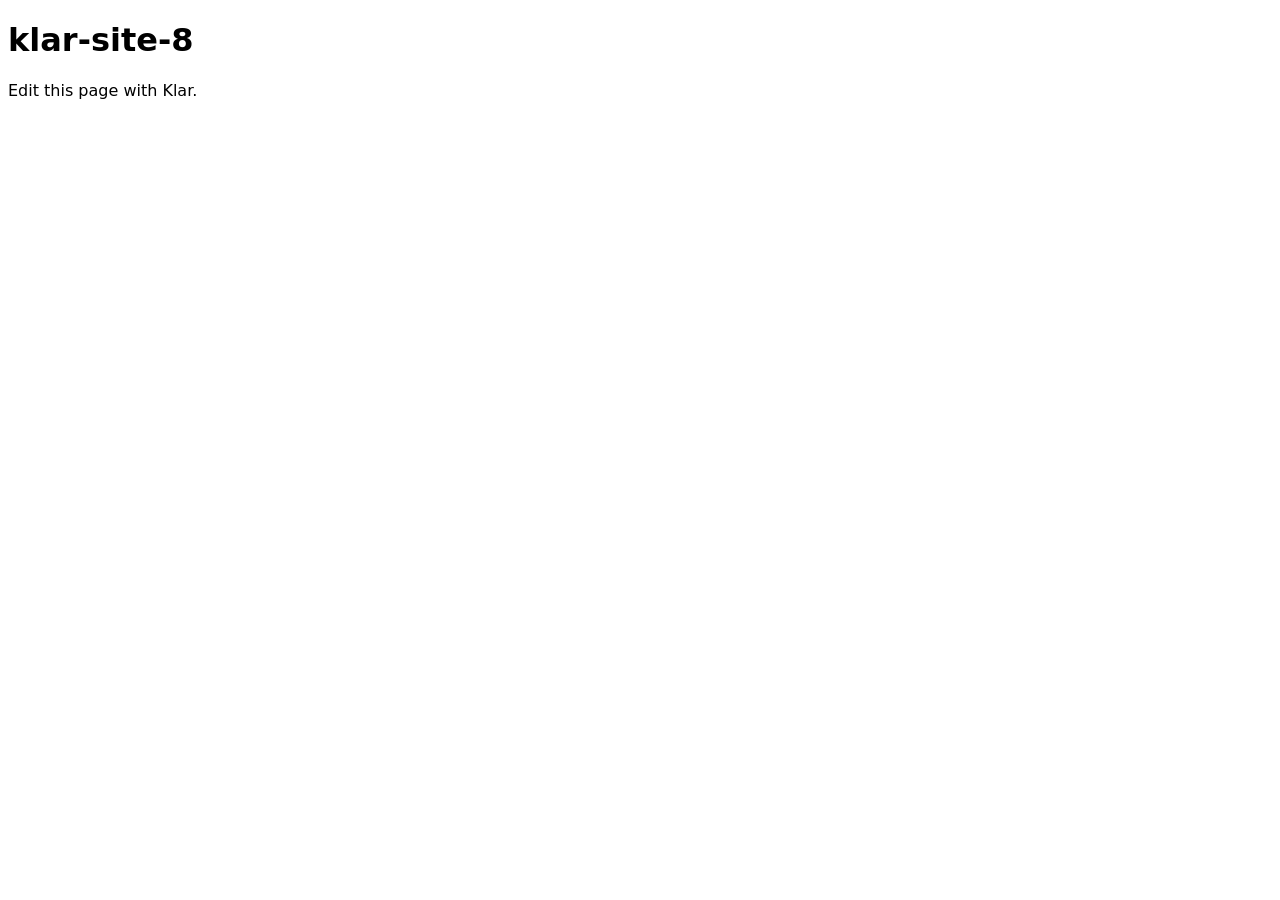
==== index.html @ f8a52bfe "Seed initial files via Klar" ====
<!DOCTYPE html>
<html lang="en">
  <head>
    <meta charset="UTF-8">
    <meta name="viewport" content="width=device-width, initial-scale=1.0">
    <title>klar-site-8</title>
    <link rel="stylesheet" href="style.css">
    <script src="script.js" defer></script>
  </head>
  <body>
    <h1>klar-site-8</h1>
    <p>Edit this page with Klar.</p>
  </body>
</html>
---- style.css ----
body {
  font-family: system-ui, sans-serif;
}
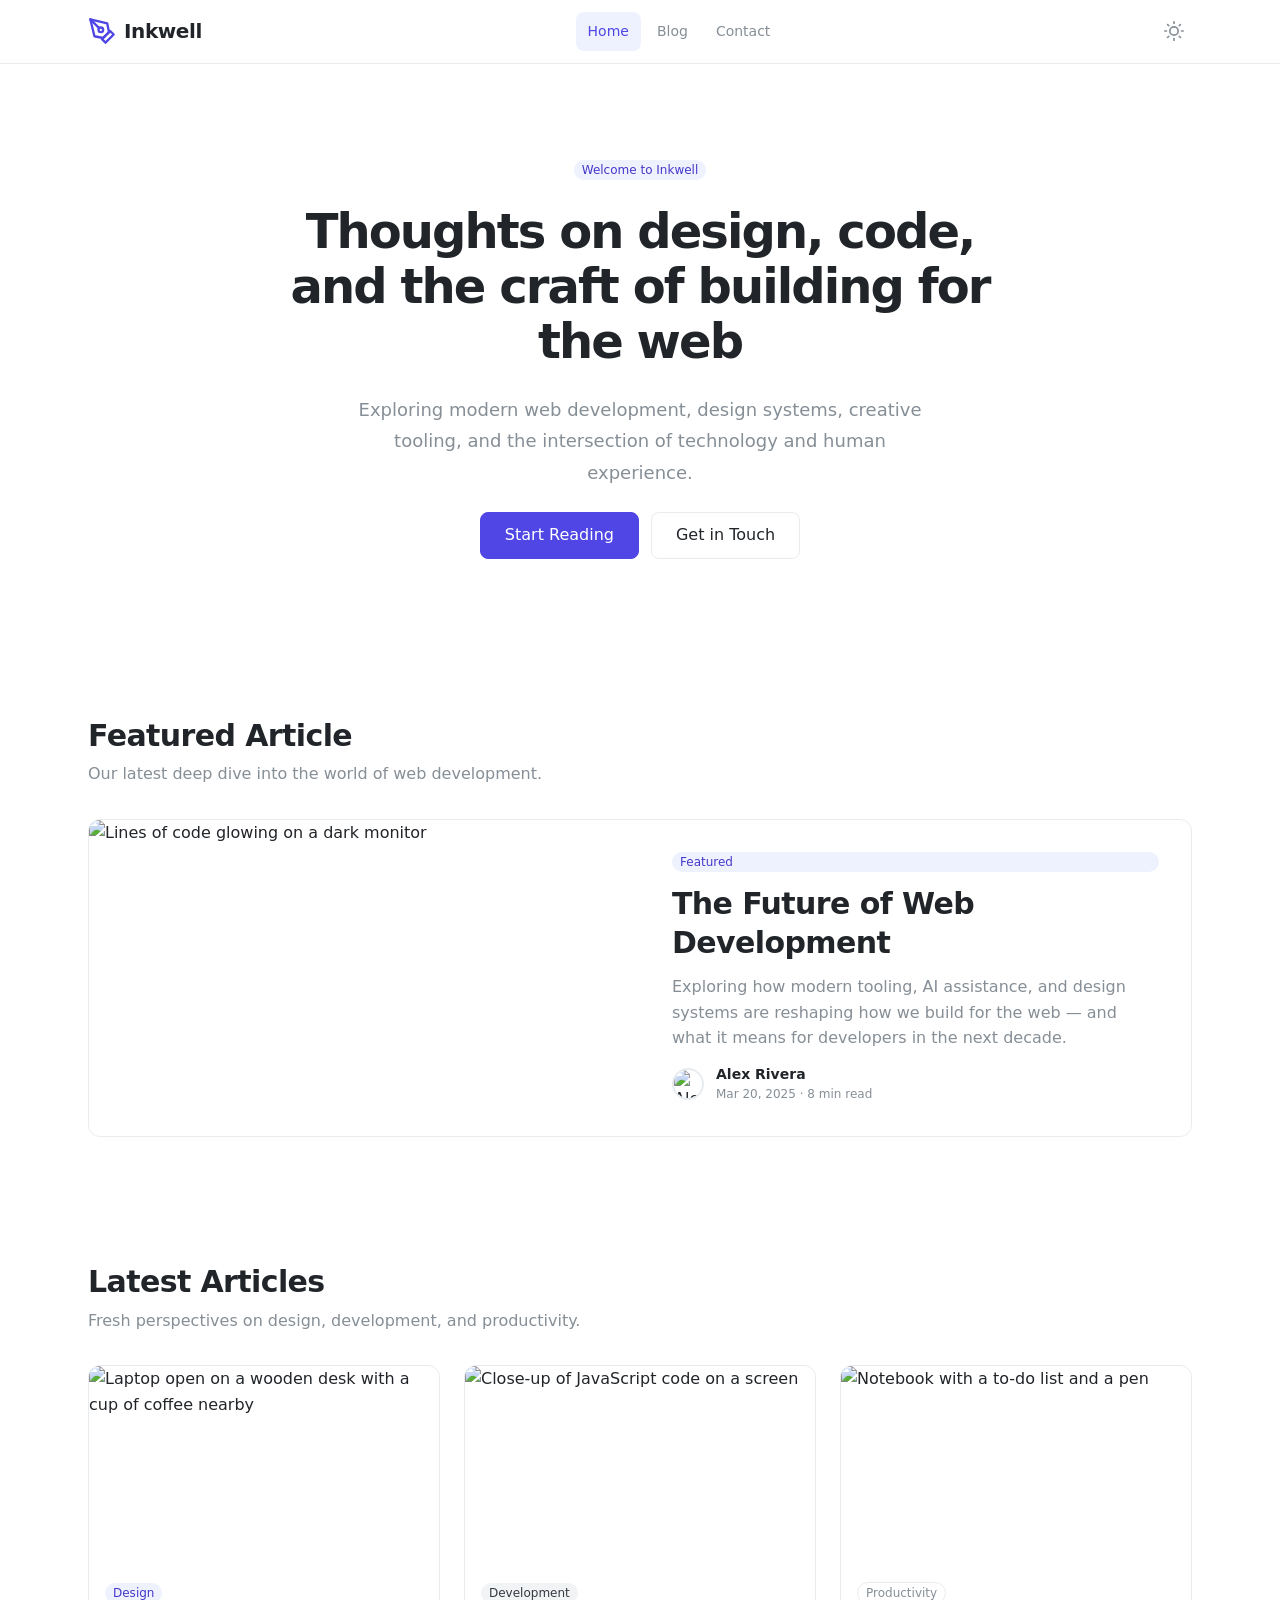
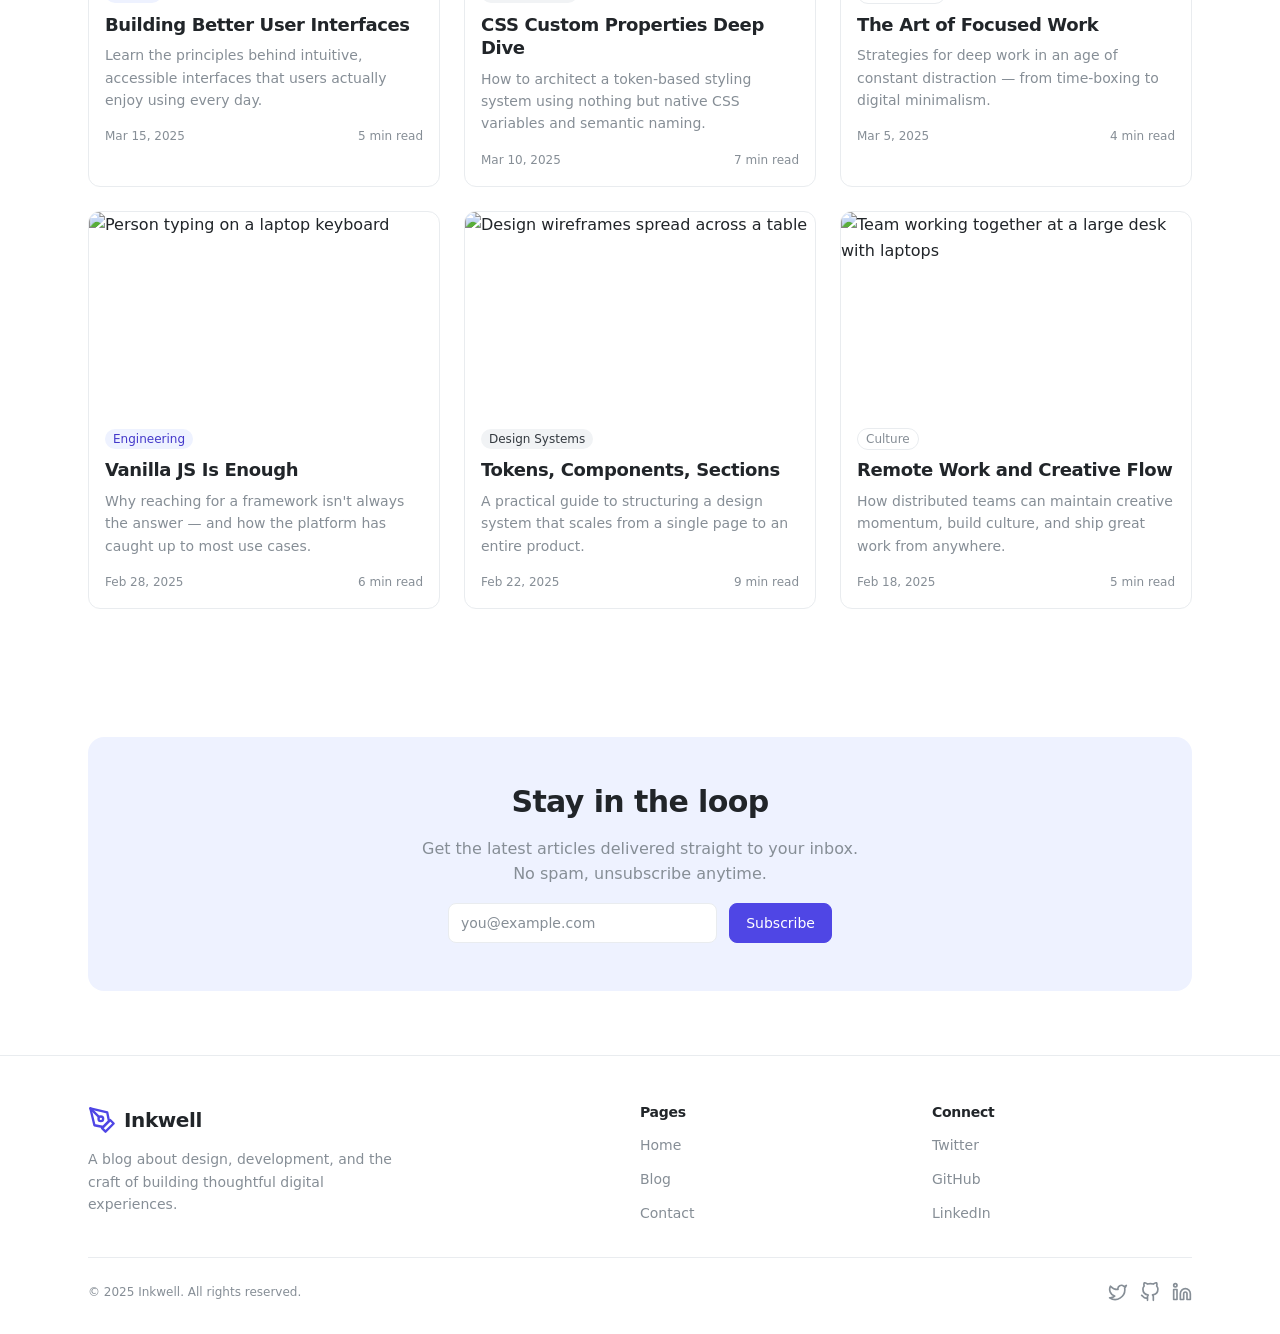
==== commit c649ae1f: "Generate site via Klar (6 files)" ====
--- a/index.html
+++ b/index.html
@@ -1,14 +1,254 @@
 <!DOCTYPE html>
 <html lang="en">
-  <head>
-    <meta charset="UTF-8">
-    <meta name="viewport" content="width=device-width, initial-scale=1.0">
-    <title>klar-site-8</title>
-    <link rel="stylesheet" href="style.css">
-    <script src="script.js" defer></script>
-  </head>
-  <body>
-    <h1>klar-site-8</h1>
-    <p>Edit this page with Klar.</p>
-  </body>
+<head>
+  <meta charset="UTF-8">
+  <meta name="viewport" content="width=device-width, initial-scale=1.0">
+  <title>Inkwell — Thoughts on Design, Code &amp; Craft</title>
+  <meta name="description" content="A modern blog exploring web development, design systems, creative tooling, and the intersection of technology and human experience.">
+  <meta name="theme-color" content="#4f46e5">
+  <link rel="stylesheet" href="/style.css">
+</head>
+<body>
+
+  <!-- ====================================================================
+       HEADER
+       ==================================================================== -->
+  <header class="site-header">
+    <div class="container">
+      <a href="index.html" class="brand">
+        <svg class="brand-icon" viewBox="0 0 24 24" fill="none" stroke="currentColor" stroke-width="2" stroke-linecap="round" stroke-linejoin="round" aria-hidden="true"><path d="M12 19l7-7 3 3-7 7-3-3z"/><path d="M18 13l-1.5-7.5L2 2l3.5 14.5L13 18l5-5z"/><path d="M2 2l7.586 7.586"/><circle cx="11" cy="11" r="2"/></svg>
+        Inkwell
+      </a>
+      <nav class="nav" aria-label="Main navigation">
+        <a href="index.html" class="nav-link active">Home</a>
+        <a href="post.html" class="nav-link">Blog</a>
+        <a href="contact.html" class="nav-link">Contact</a>
+      </nav>
+      <div class="header-actions">
+        <button class="theme-toggle" aria-label="Toggle theme" type="button">
+          <svg class="sun-icon" viewBox="0 0 24 24" fill="none" stroke="currentColor" stroke-width="2" stroke-linecap="round" stroke-linejoin="round"><circle cx="12" cy="12" r="5"/><line x1="12" y1="1" x2="12" y2="3"/><line x1="12" y1="21" x2="12" y2="23"/><line x1="4.22" y1="4.22" x2="5.64" y2="5.64"/><line x1="18.36" y1="18.36" x2="19.78" y2="19.78"/><line x1="1" y1="12" x2="3" y2="12"/><line x1="21" y1="12" x2="23" y2="12"/><line x1="4.22" y1="19.78" x2="5.64" y2="18.36"/><line x1="18.36" y1="5.64" x2="19.78" y2="4.22"/></svg>
+          <svg class="moon-icon" viewBox="0 0 24 24" fill="none" stroke="currentColor" stroke-width="2" stroke-linecap="round" stroke-linejoin="round" style="display:none"><path d="M21 12.79A9 9 0 1 1 11.21 3 7 7 0 0 0 21 12.79z"/></svg>
+        </button>
+        <button class="mobile-menu-toggle" aria-label="Open menu" aria-expanded="false" type="button">
+          <svg viewBox="0 0 24 24" fill="none" stroke="currentColor" stroke-width="2" stroke-linecap="round" stroke-linejoin="round"><line x1="3" y1="12" x2="21" y2="12"/><line x1="3" y1="6" x2="21" y2="6"/><line x1="3" y1="18" x2="21" y2="18"/></svg>
+        </button>
+      </div>
+    </div>
+    <nav class="mobile-nav" aria-label="Mobile navigation">
+      <a href="index.html" class="nav-link active">Home</a>
+      <a href="post.html" class="nav-link">Blog</a>
+      <a href="contact.html" class="nav-link">Contact</a>
+    </nav>
+  </header>
+
+  <main>
+    <!-- ==================================================================
+         HERO
+         ================================================================== -->
+    <section class="section py-16 lg:py-24">
+      <div class="container">
+        <div class="hero">
+          <div class="hero__eyebrow">
+            <span class="badge badge-primary">Welcome to Inkwell</span>
+          </div>
+          <h1 class="hero__title">Thoughts on design, code, and the craft of building for the web</h1>
+          <p class="hero__description">Exploring modern web development, design systems, creative tooling, and the intersection of technology and human experience.</p>
+          <div class="hero__actions">
+            <a href="post.html" class="btn btn-primary btn-lg">Start Reading</a>
+            <a href="contact.html" class="btn btn-outline btn-lg">Get in Touch</a>
+          </div>
+        </div>
+      </div>
+    </section>
+
+    <!-- ==================================================================
+         FEATURED POST
+         ================================================================== -->
+    <section class="section py-12 lg:py-16">
+      <div class="container">
+        <div class="section-header">
+          <h2 class="section-header__title">Featured Article</h2>
+          <p class="section-header__description">Our latest deep dive into the world of web development.</p>
+        </div>
+        <a href="post.html" class="featured-card">
+          <img class="featured-card__image" src="https://images.unsplash.com/photo-1488590528505-98d2b5aba04b?w=800&h=500&fit=crop" alt="Lines of code glowing on a dark monitor" loading="lazy">
+          <div class="featured-card__content">
+            <span class="badge badge-primary">Featured</span>
+            <h2 class="featured-card__title">The Future of Web Development</h2>
+            <p class="featured-card__excerpt">Exploring how modern tooling, AI assistance, and design systems are reshaping how we build for the web — and what it means for developers in the next decade.</p>
+            <div class="author-block">
+              <img src="https://images.unsplash.com/photo-1472099645785-5658abf4ff4e?w=80&h=80&fit=crop&crop=face" alt="Alex Rivera" class="avatar avatar-sm" loading="lazy">
+              <div class="author-block__info">
+                <span class="author-block__name">Alex Rivera</span>
+                <span class="author-block__detail">Mar 20, 2025 · 8 min read</span>
+              </div>
+            </div>
+          </div>
+        </a>
+      </div>
+    </section>
+
+    <!-- ==================================================================
+         LATEST POSTS GRID
+         ================================================================== -->
+    <section class="section py-12 lg:py-16">
+      <div class="container">
+        <div class="section-header">
+          <h2 class="section-header__title">Latest Articles</h2>
+          <p class="section-header__description">Fresh perspectives on design, development, and productivity.</p>
+        </div>
+        <div class="post-grid">
+          <!-- Card 1 -->
+          <a href="post.html" class="card card--link">
+            <img class="card__image" src="https://images.unsplash.com/photo-1499750310107-5fef28a66643?w=600&h=340&fit=crop" alt="Laptop open on a wooden desk with a cup of coffee nearby" loading="lazy">
+            <div class="card__body">
+              <div class="mb-2"><span class="badge badge-primary">Design</span></div>
+              <h3 class="card__title">Building Better User Interfaces</h3>
+              <p class="card__excerpt">Learn the principles behind intuitive, accessible interfaces that users actually enjoy using every day.</p>
+            </div>
+            <div class="card__footer">
+              <span class="card__meta">Mar 15, 2025</span>
+              <span class="card__meta">5 min read</span>
+            </div>
+          </a>
+
+          <!-- Card 2 -->
+          <a href="post.html" class="card card--link">
+            <img class="card__image" src="https://images.unsplash.com/photo-1555066931-4365d14bab8c?w=600&h=340&fit=crop" alt="Close-up of JavaScript code on a screen" loading="lazy">
+            <div class="card__body">
+              <div class="mb-2"><span class="badge badge-secondary">Development</span></div>
+              <h3 class="card__title">CSS Custom Properties Deep Dive</h3>
+              <p class="card__excerpt">How to architect a token-based styling system using nothing but native CSS variables and semantic naming.</p>
+            </div>
+            <div class="card__footer">
+              <span class="card__meta">Mar 10, 2025</span>
+              <span class="card__meta">7 min read</span>
+            </div>
+          </a>
+
+          <!-- Card 3 -->
+          <a href="post.html" class="card card--link">
+            <img class="card__image" src="https://images.unsplash.com/photo-1484480974693-6ca0a78fb36b?w=600&h=340&fit=crop" alt="Notebook with a to-do list and a pen" loading="lazy">
+            <div class="card__body">
+              <div class="mb-2"><span class="badge badge-outline">Productivity</span></div>
+              <h3 class="card__title">The Art of Focused Work</h3>
+              <p class="card__excerpt">Strategies for deep work in an age of constant distraction — from time-boxing to digital minimalism.</p>
+            </div>
+            <div class="card__footer">
+              <span class="card__meta">Mar 5, 2025</span>
+              <span class="card__meta">4 min read</span>
+            </div>
+          </a>
+
+          <!-- Card 4 -->
+          <a href="post.html" class="card card--link">
+            <img class="card__image" src="https://images.unsplash.com/photo-1517694712202-14dd9538aa97?w=600&h=340&fit=crop" alt="Person typing on a laptop keyboard" loading="lazy">
+            <div class="card__body">
+              <div class="mb-2"><span class="badge badge-primary">Engineering</span></div>
+              <h3 class="card__title">Vanilla JS Is Enough</h3>
+              <p class="card__excerpt">Why reaching for a framework isn't always the answer — and how the platform has caught up to most use cases.</p>
+            </div>
+            <div class="card__footer">
+              <span class="card__meta">Feb 28, 2025</span>
+              <span class="card__meta">6 min read</span>
+            </div>
+          </a>
+
+          <!-- Card 5 -->
+          <a href="post.html" class="card card--link">
+            <img class="card__image" src="https://images.unsplash.com/photo-1507238691740-187a5b1d37b8?w=600&h=340&fit=crop" alt="Design wireframes spread across a table" loading="lazy">
+            <div class="card__body">
+              <div class="mb-2"><span class="badge badge-secondary">Design Systems</span></div>
+              <h3 class="card__title">Tokens, Components, Sections</h3>
+              <p class="card__excerpt">A practical guide to structuring a design system that scales from a single page to an entire product.</p>
+            </div>
+            <div class="card__footer">
+              <span class="card__meta">Feb 22, 2025</span>
+              <span class="card__meta">9 min read</span>
+            </div>
+          </a>
+
+          <!-- Card 6 -->
+          <a href="post.html" class="card card--link">
+            <img class="card__image" src="https://images.unsplash.com/photo-1519389950473-47ba0277781c?w=600&h=340&fit=crop" alt="Team working together at a large desk with laptops" loading="lazy">
+            <div class="card__body">
+              <div class="mb-2"><span class="badge badge-outline">Culture</span></div>
+              <h3 class="card__title">Remote Work and Creative Flow</h3>
+              <p class="card__excerpt">How distributed teams can maintain creative momentum, build culture, and ship great work from anywhere.</p>
+            </div>
+            <div class="card__footer">
+              <span class="card__meta">Feb 18, 2025</span>
+              <span class="card__meta">5 min read</span>
+            </div>
+          </a>
+        </div>
+      </div>
+    </section>
+
+    <!-- ==================================================================
+         NEWSLETTER CTA
+         ================================================================== -->
+    <section class="section py-12 lg:py-16">
+      <div class="container">
+        <div class="cta-block">
+          <h2 class="cta-block__title">Stay in the loop</h2>
+          <p class="cta-block__description">Get the latest articles delivered straight to your inbox. No spam, unsubscribe anytime.</p>
+          <form class="cta-block__form" id="newsletter-form" action="#newsletter" method="post">
+            <input type="email" class="input" placeholder="you@example.com" aria-label="Email address" required>
+            <button type="submit" class="btn btn-primary">Subscribe</button>
+          </form>
+        </div>
+      </div>
+    </section>
+  </main>
+
+  <!-- ====================================================================
+       FOOTER
+       ==================================================================== -->
+  <footer class="site-footer">
+    <div class="container">
+      <div class="footer-top">
+        <div class="footer-brand">
+          <a href="index.html" class="brand">
+            <svg class="brand-icon" viewBox="0 0 24 24" fill="none" stroke="currentColor" stroke-width="2" stroke-linecap="round" stroke-linejoin="round" aria-hidden="true"><path d="M12 19l7-7 3 3-7 7-3-3z"/><path d="M18 13l-1.5-7.5L2 2l3.5 14.5L13 18l5-5z"/><path d="M2 2l7.586 7.586"/><circle cx="11" cy="11" r="2"/></svg>
+            Inkwell
+          </a>
+          <p class="footer-brand__description">A blog about design, development, and the craft of building thoughtful digital experiences.</p>
+        </div>
+        <div>
+          <h4 class="footer-column__title">Pages</h4>
+          <ul class="footer-column__list">
+            <li><a href="index.html" class="footer-link">Home</a></li>
+            <li><a href="post.html" class="footer-link">Blog</a></li>
+            <li><a href="contact.html" class="footer-link">Contact</a></li>
+          </ul>
+        </div>
+        <div>
+          <h4 class="footer-column__title">Connect</h4>
+          <ul class="footer-column__list">
+            <li><a href="#" class="footer-link">Twitter</a></li>
+            <li><a href="#" class="footer-link">GitHub</a></li>
+            <li><a href="#" class="footer-link">LinkedIn</a></li>
+          </ul>
+        </div>
+      </div>
+      <div class="footer-bottom">
+        <span>&copy; 2025 Inkwell. All rights reserved.</span>
+        <div class="footer-socials">
+          <a href="#" class="footer-social-link" aria-label="Twitter">
+            <svg viewBox="0 0 24 24" fill="none" stroke="currentColor" stroke-width="2" stroke-linecap="round" stroke-linejoin="round" width="20" height="20"><path d="M22 4s-.7 2.1-2 3.4c1.6 10-9.4 17.3-18 11.6 2.2.1 4.4-.6 6-2C3 15.5.5 9.6 3 5c2.2 2.6 5.6 4.1 9 4-.9-4.2 4-6.6 7-3.8 1.1 0 3-1.2 3-1.2z"/></svg>
+          </a>
+          <a href="#" class="footer-social-link" aria-label="GitHub">
+            <svg viewBox="0 0 24 24" fill="none" stroke="currentColor" stroke-width="2" stroke-linecap="round" stroke-linejoin="round" width="20" height="20"><path d="M9 19c-5 1.5-5-2.5-7-3m14 6v-3.87a3.37 3.37 0 0 0-.94-2.61c3.14-.35 6.44-1.54 6.44-7A5.44 5.44 0 0 0 20 4.77 5.07 5.07 0 0 0 19.91 1S18.73.65 16 2.48a13.38 13.38 0 0 0-7 0C6.27.65 5.09 1 5.09 1A5.07 5.07 0 0 0 5 4.77a5.44 5.44 0 0 0-1.5 3.78c0 5.42 3.3 6.61 6.44 7A3.37 3.37 0 0 0 9 18.13V22"/></svg>
+          </a>
+          <a href="#" class="footer-social-link" aria-label="LinkedIn">
+            <svg viewBox="0 0 24 24" fill="none" stroke="currentColor" stroke-width="2" stroke-linecap="round" stroke-linejoin="round" width="20" height="20"><path d="M16 8a6 6 0 0 1 6 6v7h-4v-7a2 2 0 0 0-2-2 2 2 0 0 0-2 2v7h-4v-7a6 6 0 0 1 6-6z"/><rect x="2" y="9" width="4" height="12"/><circle cx="4" cy="4" r="2"/></svg>
+          </a>
+        </div>
+      </div>
+    </div>
+  </footer>
+
+  <script src="script.js"></script>
+</body>
 </html>
--- a/style.css
+++ b/style.css
@@ -1,3 +1,1856 @@
+/* ==========================================================================
+   DESIGN TOKENS
+   ========================================================================== */
+
+:root {
+  /* --- Raw palette --- */
+  --color-white: #ffffff;
+  --color-black: #0a0a0b;
+  --color-gray-50: #f8f9fa;
+  --color-gray-100: #f1f3f5;
+  --color-gray-200: #e9ecef;
+  --color-gray-300: #dee2e6;
+  --color-gray-400: #ced4da;
+  --color-gray-500: #adb5bd;
+  --color-gray-600: #868e96;
+  --color-gray-700: #495057;
+  --color-gray-800: #343a40;
+  --color-gray-900: #212529;
+  --color-gray-950: #16181b;
+
+  --color-indigo-50: #eef2ff;
+  --color-indigo-100: #e0e7ff;
+  --color-indigo-200: #c7d2fe;
+  --color-indigo-400: #818cf8;
+  --color-indigo-500: #6366f1;
+  --color-indigo-600: #4f46e5;
+  --color-indigo-700: #4338ca;
+
+  --color-red-500: #ef4444;
+  --color-red-600: #dc2626;
+
+  --color-green-500: #22c55e;
+  --color-green-600: #16a34a;
+
+  /* --- Semantic tokens (light) --- */
+  --background: var(--color-white);
+  --foreground: var(--color-gray-900);
+  --primary: var(--color-indigo-600);
+  --primary-foreground: var(--color-white);
+  --secondary: var(--color-gray-100);
+  --secondary-foreground: var(--color-gray-800);
+  --muted: var(--color-gray-100);
+  --muted-foreground: var(--color-gray-600);
+  --accent: var(--color-indigo-50);
+  --accent-foreground: var(--color-indigo-700);
+  --destructive: var(--color-red-600);
+  --destructive-foreground: var(--color-white);
+  --success: var(--color-green-600);
+  --border: var(--color-gray-200);
+  --input: var(--color-gray-200);
+  --ring: var(--color-indigo-500);
+  --card: var(--color-white);
+  --card-foreground: var(--color-gray-900);
+
+  /* --- Typography --- */
+  --font-sans: 'Inter', ui-sans-serif, system-ui, -apple-system, BlinkMacSystemFont, 'Segoe UI', Roboto, 'Helvetica Neue', Arial, sans-serif;
+  --font-serif: 'Georgia', 'Times New Roman', serif;
+  --font-mono: 'JetBrains Mono', ui-monospace, 'Cascadia Code', 'Fira Code', monospace;
+
+  --text-xs: 0.75rem;
+  --text-sm: 0.875rem;
+  --text-base: 1rem;
+  --text-lg: 1.125rem;
+  --text-xl: 1.25rem;
+  --text-2xl: 1.5rem;
+  --text-3xl: 1.875rem;
+  --text-4xl: 2.25rem;
+  --text-5xl: 3rem;
+
+  --font-weight-normal: 400;
+  --font-weight-medium: 500;
+  --font-weight-semibold: 600;
+  --font-weight-bold: 700;
+
+  --leading-tight: 1.15;
+  --leading-snug: 1.3;
+  --leading-normal: 1.6;
+  --leading-relaxed: 1.75;
+
+  --tracking-tighter: -0.04em;
+  --tracking-tight: -0.02em;
+  --tracking-normal: 0em;
+  --tracking-wide: 0.025em;
+  --tracking-wider: 0.05em;
+
+  /* --- Spacing (small, opinionated scale) --- */
+  --space-1: 0.25rem;
+  --space-2: 0.5rem;
+  --space-3: 0.75rem;
+  --space-4: 1rem;
+  --space-6: 1.5rem;
+  --space-8: 2rem;
+  --space-10: 2.5rem;
+  --space-12: 3rem;
+  --space-16: 4rem;
+  --space-20: 5rem;
+  --space-24: 6rem;
+
+  /* --- Layout --- */
+  --content-width: 72rem;
+  --content-narrow: 48rem;
+  --content-wide: 90rem;
+  --header-height: 4rem;
+
+  /* --- Radii --- */
+  --radius-sm: 0.25rem;
+  --radius-md: 0.5rem;
+  --radius-lg: 0.75rem;
+  --radius-xl: 1rem;
+  --radius-full: 9999px;
+
+  /* --- Shadows --- */
+  --shadow-sm: 0 1px 2px rgba(0, 0, 0, 0.05);
+  --shadow-md: 0 4px 6px -1px rgba(0, 0, 0, 0.07), 0 2px 4px -2px rgba(0, 0, 0, 0.05);
+  --shadow-lg: 0 10px 15px -3px rgba(0, 0, 0, 0.08), 0 4px 6px -4px rgba(0, 0, 0, 0.04);
+  --shadow-xl: 0 20px 25px -5px rgba(0, 0, 0, 0.1), 0 8px 10px -6px rgba(0, 0, 0, 0.06);
+
+  /* --- Motion --- */
+  --transition-fast: 150ms ease;
+  --transition-base: 200ms ease;
+  --transition-slow: 300ms ease;
+}
+
+/* ==========================================================================
+   DARK THEME
+   ========================================================================== */
+
+.dark {
+  --background: var(--color-gray-950);
+  --foreground: var(--color-gray-100);
+  --primary: var(--color-indigo-400);
+  --primary-foreground: var(--color-gray-950);
+  --secondary: var(--color-gray-800);
+  --secondary-foreground: var(--color-gray-200);
+  --muted: var(--color-gray-800);
+  --muted-foreground: var(--color-gray-400);
+  --accent: rgba(99, 102, 241, 0.15);
+  --accent-foreground: var(--color-indigo-200);
+  --destructive: var(--color-red-500);
+  --destructive-foreground: var(--color-white);
+  --success: var(--color-green-500);
+  --border: var(--color-gray-700);
+  --input: var(--color-gray-700);
+  --ring: var(--color-indigo-400);
+  --card: var(--color-gray-900);
+  --card-foreground: var(--color-gray-100);
+
+  --shadow-sm: 0 1px 2px rgba(0, 0, 0, 0.3);
+  --shadow-md: 0 4px 6px -1px rgba(0, 0, 0, 0.35), 0 2px 4px -2px rgba(0, 0, 0, 0.25);
+  --shadow-lg: 0 10px 15px -3px rgba(0, 0, 0, 0.4), 0 4px 6px -4px rgba(0, 0, 0, 0.3);
+  --shadow-xl: 0 20px 25px -5px rgba(0, 0, 0, 0.5), 0 8px 10px -6px rgba(0, 0, 0, 0.4);
+}
+
+/* ==========================================================================
+   RESET & BASE
+   ========================================================================== */
+
+*,
+*::before,
+*::after {
+  box-sizing: border-box;
+  margin: 0;
+  padding: 0;
+}
+
+html {
+  -webkit-text-size-adjust: 100%;
+  -moz-text-size-adjust: 100%;
+  text-size-adjust: 100%;
+  scroll-behavior: smooth;
+  scroll-padding-top: calc(var(--header-height) + var(--space-4));
+}
+
 body {
-  font-family: system-ui, sans-serif;
-}
+  font-family: var(--font-sans);
+  font-size: var(--text-base);
+  line-height: var(--leading-normal);
+  color: var(--foreground);
+  background-color: var(--background);
+  -webkit-font-smoothing: antialiased;
+  -moz-osx-font-smoothing: grayscale;
+  transition: background-color var(--transition-slow), color var(--transition-slow);
+}
+
+img,
+picture,
+video,
+canvas,
+svg {
+  display: block;
+  max-width: 100%;
+  height: auto;
+}
+
+a {
+  color: var(--primary);
+  text-decoration: none;
+  transition: color var(--transition-fast);
+}
+
+a:hover {
+  color: var(--accent-foreground);
+}
+
+a:focus-visible {
+  outline: 2px solid var(--ring);
+  outline-offset: 2px;
+  border-radius: var(--radius-sm);
+}
+
+h1, h2, h3, h4, h5, h6 {
+  color: var(--foreground);
+  font-weight: var(--font-weight-bold);
+  line-height: var(--leading-tight);
+  letter-spacing: var(--tracking-tight);
+}
+
+h1 { font-size: var(--text-4xl); }
+h2 { font-size: var(--text-3xl); }
+h3 { font-size: var(--text-2xl); }
+h4 { font-size: var(--text-xl); }
+h5 { font-size: var(--text-lg); }
+h6 { font-size: var(--text-base); font-weight: var(--font-weight-semibold); }
+
+p {
+  line-height: var(--leading-normal);
+}
+
+ul, ol {
+  list-style: none;
+}
+
+button, input, textarea, select {
+  font: inherit;
+  color: inherit;
+}
+
+button {
+  cursor: pointer;
+  border: none;
+  background: none;
+}
+
+::selection {
+  background-color: var(--primary);
+  color: var(--primary-foreground);
+}
+
+/* ==========================================================================
+   LAYOUT PRIMITIVES
+   ========================================================================== */
+
+.container {
+  width: 100%;
+  max-width: var(--content-width);
+  margin-left: auto;
+  margin-right: auto;
+  padding-left: var(--space-4);
+  padding-right: var(--space-4);
+}
+
+.container-narrow {
+  width: 100%;
+  max-width: var(--content-narrow);
+  margin-left: auto;
+  margin-right: auto;
+  padding-left: var(--space-4);
+  padding-right: var(--space-4);
+}
+
+.container-wide {
+  width: 100%;
+  max-width: var(--content-wide);
+  margin-left: auto;
+  margin-right: auto;
+  padding-left: var(--space-4);
+  padding-right: var(--space-4);
+}
+
+@media (min-width: 768px) {
+  .container,
+  .container-narrow,
+  .container-wide {
+    padding-left: var(--space-6);
+    padding-right: var(--space-6);
+  }
+}
+
+.section {
+  padding-top: var(--space-16);
+  padding-bottom: var(--space-16);
+}
+
+@media (min-width: 1024px) {
+  .section {
+    padding-top: var(--space-24);
+    padding-bottom: var(--space-24);
+  }
+}
+
+/* ==========================================================================
+   SEMANTIC COMPONENTS
+   ========================================================================== */
+
+/* --- Site Header --- */
+
+.site-header {
+  position: sticky;
+  top: 0;
+  z-index: 100;
+  height: var(--header-height);
+  background-color: var(--background);
+  border-bottom: 1px solid var(--border);
+  display: flex;
+  align-items: center;
+  transition: background-color var(--transition-slow), border-color var(--transition-slow);
+  backdrop-filter: blur(8px);
+  -webkit-backdrop-filter: blur(8px);
+}
+
+.site-header .container {
+  display: flex;
+  align-items: center;
+  justify-content: space-between;
+}
+
+.brand {
+  font-size: var(--text-xl);
+  font-weight: var(--font-weight-bold);
+  color: var(--foreground);
+  letter-spacing: var(--tracking-tight);
+  text-decoration: none;
+  display: flex;
+  align-items: center;
+  gap: var(--space-2);
+}
+
+.brand:hover {
+  color: var(--primary);
+}
+
+.brand-icon {
+  width: 1.75rem;
+  height: 1.75rem;
+  color: var(--primary);
+}
+
+.nav {
+  display: none;
+  align-items: center;
+  gap: var(--space-1);
+}
+
+@media (min-width: 768px) {
+  .nav {
+    display: flex;
+  }
+}
+
+.nav-link {
+  display: inline-flex;
+  align-items: center;
+  padding: var(--space-2) var(--space-3);
+  font-size: var(--text-sm);
+  font-weight: var(--font-weight-medium);
+  color: var(--muted-foreground);
+  text-decoration: none;
+  border-radius: var(--radius-md);
+  transition: color var(--transition-fast), background-color var(--transition-fast);
+}
+
+.nav-link:hover {
+  color: var(--foreground);
+  background-color: var(--muted);
+}
+
+.nav-link.active {
+  color: var(--primary);
+  background-color: var(--accent);
+}
+
+.header-actions {
+  display: flex;
+  align-items: center;
+  gap: var(--space-2);
+}
+
+.theme-toggle {
+  display: inline-flex;
+  align-items: center;
+  justify-content: center;
+  width: 2.25rem;
+  height: 2.25rem;
+  border-radius: var(--radius-md);
+  color: var(--muted-foreground);
+  transition: color var(--transition-fast), background-color var(--transition-fast);
+}
+
+.theme-toggle:hover {
+  color: var(--foreground);
+  background-color: var(--muted);
+}
+
+.theme-toggle svg {
+  width: 1.25rem;
+  height: 1.25rem;
+}
+
+.mobile-menu-toggle {
+  display: inline-flex;
+  align-items: center;
+  justify-content: center;
+  width: 2.25rem;
+  height: 2.25rem;
+  border-radius: var(--radius-md);
+  color: var(--muted-foreground);
+  transition: color var(--transition-fast), background-color var(--transition-fast);
+}
+
+.mobile-menu-toggle:hover {
+  color: var(--foreground);
+  background-color: var(--muted);
+}
+
+.mobile-menu-toggle svg {
+  width: 1.25rem;
+  height: 1.25rem;
+}
+
+@media (min-width: 768px) {
+  .mobile-menu-toggle {
+    display: none;
+  }
+}
+
+.mobile-nav {
+  display: none;
+  position: fixed;
+  top: var(--header-height);
+  left: 0;
+  right: 0;
+  bottom: 0;
+  z-index: 99;
+  background-color: var(--background);
+  padding: var(--space-6);
+  flex-direction: column;
+  gap: var(--space-2);
+  border-top: 1px solid var(--border);
+  overflow-y: auto;
+}
+
+.mobile-nav.open {
+  display: flex;
+}
+
+.mobile-nav .nav-link {
+  font-size: var(--text-lg);
+  padding: var(--space-3) var(--space-4);
+}
+
+@media (min-width: 768px) {
+  .mobile-nav {
+    display: none !important;
+  }
+}
+
+/* --- Buttons --- */
+
+.btn {
+  display: inline-flex;
+  align-items: center;
+  justify-content: center;
+  gap: var(--space-2);
+  padding: var(--space-2) var(--space-4);
+  font-size: var(--text-sm);
+  font-weight: var(--font-weight-medium);
+  line-height: var(--leading-snug);
+  border-radius: var(--radius-md);
+  text-decoration: none;
+  white-space: nowrap;
+  transition: all var(--transition-fast);
+  cursor: pointer;
+  border: 1px solid transparent;
+}
+
+.btn:focus-visible {
+  outline: 2px solid var(--ring);
+  outline-offset: 2px;
+}
+
+.btn svg {
+  width: 1rem;
+  height: 1rem;
+  flex-shrink: 0;
+}
+
+.btn-primary {
+  background-color: var(--primary);
+  color: var(--primary-foreground);
+  border-color: var(--primary);
+}
+
+.btn-primary:hover {
+  opacity: 0.9;
+  color: var(--primary-foreground);
+}
+
+.btn-outline {
+  background-color: transparent;
+  color: var(--foreground);
+  border-color: var(--border);
+}
+
+.btn-outline:hover {
+  background-color: var(--muted);
+  color: var(--foreground);
+}
+
+.btn-ghost {
+  background-color: transparent;
+  color: var(--foreground);
+  border-color: transparent;
+}
+
+.btn-ghost:hover {
+  background-color: var(--muted);
+  color: var(--foreground);
+}
+
+.btn-secondary {
+  background-color: var(--secondary);
+  color: var(--secondary-foreground);
+  border-color: var(--secondary);
+}
+
+.btn-secondary:hover {
+  opacity: 0.85;
+  color: var(--secondary-foreground);
+}
+
+.btn-destructive {
+  background-color: var(--destructive);
+  color: var(--destructive-foreground);
+  border-color: var(--destructive);
+}
+
+.btn-destructive:hover {
+  opacity: 0.9;
+  color: var(--destructive-foreground);
+}
+
+.btn-sm {
+  padding: var(--space-1) var(--space-3);
+  font-size: var(--text-xs);
+}
+
+.btn-lg {
+  padding: var(--space-3) var(--space-6);
+  font-size: var(--text-base);
+}
+
+.btn-icon {
+  padding: var(--space-2);
+  width: 2.25rem;
+  height: 2.25rem;
+}
+
+/* --- CTA Link --- */
+
+.cta-link {
+  display: inline-flex;
+  align-items: center;
+  gap: var(--space-1);
+  font-size: var(--text-sm);
+  font-weight: var(--font-weight-medium);
+  color: var(--primary);
+  text-decoration: none;
+  transition: gap var(--transition-fast), color var(--transition-fast);
+}
+
+.cta-link:hover {
+  gap: var(--space-2);
+  color: var(--accent-foreground);
+}
+
+.cta-link svg {
+  width: 1rem;
+  height: 1rem;
+  flex-shrink: 0;
+}
+
+/* --- Badges --- */
+
+.badge {
+  display: inline-flex;
+  align-items: center;
+  padding: var(--space-1) var(--space-2);
+  font-size: var(--text-xs);
+  font-weight: var(--font-weight-medium);
+  line-height: 1;
+  border-radius: var(--radius-full);
+  white-space: nowrap;
+}
+
+.badge-primary {
+  background-color: var(--accent);
+  color: var(--accent-foreground);
+}
+
+.badge-secondary {
+  background-color: var(--secondary);
+  color: var(--secondary-foreground);
+}
+
+.badge-outline {
+  background-color: transparent;
+  color: var(--muted-foreground);
+  border: 1px solid var(--border);
+}
+
+/* --- Tags --- */
+
+.tag {
+  display: inline-flex;
+  align-items: center;
+  padding: var(--space-1) var(--space-3);
+  font-size: var(--text-xs);
+  font-weight: var(--font-weight-medium);
+  color: var(--muted-foreground);
+  background-color: var(--muted);
+  border-radius: var(--radius-md);
+  text-decoration: none;
+  transition: background-color var(--transition-fast), color var(--transition-fast);
+}
+
+a.tag:hover {
+  background-color: var(--accent);
+  color: var(--accent-foreground);
+}
+
+/* --- Cards --- */
+
+.card {
+  background-color: var(--card);
+  color: var(--card-foreground);
+  border: 1px solid var(--border);
+  border-radius: var(--radius-lg);
+  overflow: hidden;
+  transition: box-shadow var(--transition-base), border-color var(--transition-base), transform var(--transition-base);
+}
+
+.card:hover {
+  box-shadow: var(--shadow-lg);
+  border-color: var(--primary);
+}
+
+.card--link {
+  text-decoration: none;
+  color: inherit;
+  display: block;
+}
+
+.card--link:hover {
+  color: inherit;
+}
+
+.card__image {
+  width: 100%;
+  aspect-ratio: 16 / 9;
+  object-fit: cover;
+}
+
+.card__header {
+  padding: var(--space-4);
+  padding-bottom: 0;
+}
+
+.card__body {
+  padding: var(--space-4);
+}
+
+.card__title {
+  font-size: var(--text-lg);
+  font-weight: var(--font-weight-semibold);
+  line-height: var(--leading-snug);
+  margin-bottom: var(--space-2);
+}
+
+.card__excerpt {
+  font-size: var(--text-sm);
+  color: var(--muted-foreground);
+  line-height: var(--leading-normal);
+}
+
+.card__footer {
+  padding: var(--space-4);
+  padding-top: 0;
+  display: flex;
+  align-items: center;
+  justify-content: space-between;
+  gap: var(--space-3);
+}
+
+.card__meta {
+  font-size: var(--text-xs);
+  color: var(--muted-foreground);
+  display: flex;
+  align-items: center;
+  gap: var(--space-3);
+}
+
+/* --- Featured Card --- */
+
+.featured-card {
+  display: grid;
+  grid-template-columns: 1fr;
+  background-color: var(--card);
+  border: 1px solid var(--border);
+  border-radius: var(--radius-lg);
+  overflow: hidden;
+  text-decoration: none;
+  color: inherit;
+  transition: box-shadow var(--transition-base), border-color var(--transition-base);
+}
+
+.featured-card:hover {
+  box-shadow: var(--shadow-lg);
+  border-color: var(--primary);
+  color: inherit;
+}
+
+@media (min-width: 768px) {
+  .featured-card {
+    grid-template-columns: 1fr 1fr;
+  }
+}
+
+.featured-card__image {
+  width: 100%;
+  height: 100%;
+  min-height: 240px;
+  object-fit: cover;
+}
+
+.featured-card__content {
+  padding: var(--space-6);
+  display: flex;
+  flex-direction: column;
+  justify-content: center;
+  gap: var(--space-3);
+}
+
+@media (min-width: 768px) {
+  .featured-card__content {
+    padding: var(--space-8);
+  }
+}
+
+.featured-card__title {
+  font-size: var(--text-2xl);
+  font-weight: var(--font-weight-bold);
+  line-height: var(--leading-snug);
+}
+
+@media (min-width: 768px) {
+  .featured-card__title {
+    font-size: var(--text-3xl);
+  }
+}
+
+.featured-card__excerpt {
+  font-size: var(--text-base);
+  color: var(--muted-foreground);
+  line-height: var(--leading-normal);
+}
+
+/* --- Avatar --- */
+
+.avatar {
+  width: 2.5rem;
+  height: 2.5rem;
+  border-radius: var(--radius-full);
+  object-fit: cover;
+  border: 2px solid var(--border);
+}
+
+.avatar-sm {
+  width: 2rem;
+  height: 2rem;
+}
+
+.avatar-lg {
+  width: 3.5rem;
+  height: 3.5rem;
+}
+
+/* --- Author Block --- */
+
+.author-block {
+  display: flex;
+  align-items: center;
+  gap: var(--space-3);
+}
+
+.author-block__info {
+  display: flex;
+  flex-direction: column;
+}
+
+.author-block__name {
+  font-size: var(--text-sm);
+  font-weight: var(--font-weight-semibold);
+  color: var(--foreground);
+}
+
+.author-block__detail {
+  font-size: var(--text-xs);
+  color: var(--muted-foreground);
+}
+
+/* --- Forms --- */
+
+.label {
+  display: block;
+  font-size: var(--text-sm);
+  font-weight: var(--font-weight-medium);
+  color: var(--foreground);
+  margin-bottom: var(--space-1);
+}
+
+.input,
+.textarea,
+.select {
+  display: block;
+  width: 100%;
+  padding: var(--space-2) var(--space-3);
+  font-size: var(--text-sm);
+  line-height: var(--leading-normal);
+  color: var(--foreground);
+  background-color: var(--background);
+  border: 1px solid var(--input);
+  border-radius: var(--radius-md);
+  transition: border-color var(--transition-fast), box-shadow var(--transition-fast);
+}
+
+.input:focus,
+.textarea:focus,
+.select:focus {
+  outline: none;
+  border-color: var(--ring);
+  box-shadow: 0 0 0 3px rgba(99, 102, 241, 0.15);
+}
+
+.input::placeholder,
+.textarea::placeholder {
+  color: var(--muted-foreground);
+}
+
+.textarea {
+  min-height: 8rem;
+  resize: vertical;
+}
+
+.field {
+  display: flex;
+  flex-direction: column;
+  gap: var(--space-1);
+}
+
+.field-error {
+  font-size: var(--text-xs);
+  color: var(--destructive);
+}
+
+.field-success {
+  font-size: var(--text-xs);
+  color: var(--success);
+}
+
+/* --- Hero --- */
+
+.hero {
+  display: flex;
+  flex-direction: column;
+  align-items: center;
+  text-align: center;
+  gap: var(--space-6);
+}
+
+.hero__eyebrow {
+  display: inline-flex;
+  align-items: center;
+  gap: var(--space-2);
+}
+
+.hero__title {
+  font-size: var(--text-4xl);
+  font-weight: var(--font-weight-bold);
+  line-height: var(--leading-tight);
+  letter-spacing: var(--tracking-tighter);
+  max-width: 48rem;
+}
+
+@media (min-width: 768px) {
+  .hero__title {
+    font-size: var(--text-5xl);
+  }
+}
+
+.hero__description {
+  font-size: var(--text-lg);
+  color: var(--muted-foreground);
+  line-height: var(--leading-relaxed);
+  max-width: 36rem;
+}
+
+.hero__actions {
+  display: flex;
+  flex-wrap: wrap;
+  justify-content: center;
+  gap: var(--space-3);
+}
+
+/* --- Section Header --- */
+
+.section-header {
+  display: flex;
+  flex-direction: column;
+  gap: var(--space-2);
+  margin-bottom: var(--space-8);
+}
+
+.section-header--center {
+  align-items: center;
+  text-align: center;
+}
+
+.section-header__title {
+  font-size: var(--text-3xl);
+  font-weight: var(--font-weight-bold);
+  letter-spacing: var(--tracking-tight);
+}
+
+.section-header__description {
+  font-size: var(--text-base);
+  color: var(--muted-foreground);
+  max-width: 36rem;
+}
+
+.section-header--center .section-header__description {
+  margin-left: auto;
+  margin-right: auto;
+}
+
+/* --- Post Grid --- */
+
+.post-grid {
+  display: grid;
+  grid-template-columns: 1fr;
+  gap: var(--space-6);
+}
+
+@media (min-width: 640px) {
+  .post-grid {
+    grid-template-columns: repeat(2, 1fr);
+  }
+}
+
+@media (min-width: 1024px) {
+  .post-grid {
+    grid-template-columns: repeat(3, 1fr);
+  }
+}
+
+/* --- Article --- */
+
+.article-header {
+  display: flex;
+  flex-direction: column;
+  gap: var(--space-4);
+  margin-bottom: var(--space-8);
+}
+
+.article-header__title {
+  font-size: var(--text-3xl);
+  font-weight: var(--font-weight-bold);
+  line-height: var(--leading-tight);
+  letter-spacing: var(--tracking-tighter);
+}
+
+@media (min-width: 768px) {
+  .article-header__title {
+    font-size: var(--text-4xl);
+  }
+}
+
+.article-featured-image {
+  width: 100%;
+  aspect-ratio: 21 / 9;
+  object-fit: cover;
+  border-radius: var(--radius-lg);
+  margin-bottom: var(--space-8);
+}
+
+/* --- Table of Contents --- */
+
+.toc {
+  padding: var(--space-4);
+  background-color: var(--muted);
+  border-radius: var(--radius-lg);
+  margin-bottom: var(--space-8);
+}
+
+.toc__title {
+  font-size: var(--text-sm);
+  font-weight: var(--font-weight-semibold);
+  text-transform: uppercase;
+  letter-spacing: var(--tracking-wide);
+  color: var(--muted-foreground);
+  margin-bottom: var(--space-3);
+}
+
+.toc__list {
+  display: flex;
+  flex-direction: column;
+  gap: var(--space-2);
+}
+
+.toc__link {
+  font-size: var(--text-sm);
+  color: var(--muted-foreground);
+  text-decoration: none;
+  padding: var(--space-1) 0;
+  border-left: 2px solid transparent;
+  padding-left: var(--space-3);
+  transition: color var(--transition-fast), border-color var(--transition-fast);
+}
+
+.toc__link:hover,
+.toc__link.active {
+  color: var(--primary);
+  border-left-color: var(--primary);
+}
+
+/* --- Reading Progress Bar --- */
+
+.reading-progress {
+  position: fixed;
+  top: var(--header-height);
+  left: 0;
+  width: 0;
+  height: 3px;
+  background: linear-gradient(90deg, var(--primary), var(--color-indigo-400));
+  z-index: 101;
+  transition: width 50ms linear;
+}
+
+/* --- Social Sharing --- */
+
+.social-share {
+  display: flex;
+  flex-wrap: wrap;
+  gap: var(--space-2);
+}
+
+.social-share__btn {
+  display: inline-flex;
+  align-items: center;
+  justify-content: center;
+  width: 2.5rem;
+  height: 2.5rem;
+  border-radius: var(--radius-md);
+  color: var(--muted-foreground);
+  border: 1px solid var(--border);
+  transition: all var(--transition-fast);
+  text-decoration: none;
+}
+
+.social-share__btn:hover {
+  color: var(--primary);
+  border-color: var(--primary);
+  background-color: var(--accent);
+}
+
+.social-share__btn svg {
+  width: 1.125rem;
+  height: 1.125rem;
+}
+
+/* --- Related Posts --- */
+
+.related-posts {
+  border-top: 1px solid var(--border);
+  padding-top: var(--space-12);
+}
+
+/* --- Contact Info --- */
+
+.contact-info {
+  display: flex;
+  flex-direction: column;
+  gap: var(--space-6);
+}
+
+.contact-info__item {
+  display: flex;
+  gap: var(--space-3);
+  align-items: flex-start;
+}
+
+.contact-info__icon {
+  width: 2.5rem;
+  height: 2.5rem;
+  display: flex;
+  align-items: center;
+  justify-content: center;
+  border-radius: var(--radius-md);
+  background-color: var(--accent);
+  color: var(--accent-foreground);
+  flex-shrink: 0;
+}
+
+.contact-info__icon svg {
+  width: 1.25rem;
+  height: 1.25rem;
+}
+
+.contact-info__label {
+  font-size: var(--text-xs);
+  font-weight: var(--font-weight-medium);
+  text-transform: uppercase;
+  letter-spacing: var(--tracking-wide);
+  color: var(--muted-foreground);
+  margin-bottom: var(--space-1);
+}
+
+.contact-info__value {
+  font-size: var(--text-sm);
+  color: var(--foreground);
+  line-height: var(--leading-normal);
+}
+
+/* --- Map Placeholder --- */
+
+.map-placeholder {
+  width: 100%;
+  height: 16rem;
+  border-radius: var(--radius-lg);
+  background-color: var(--muted);
+  border: 1px solid var(--border);
+  display: flex;
+  align-items: center;
+  justify-content: center;
+  color: var(--muted-foreground);
+  font-size: var(--text-sm);
+}
+
+.map-placeholder svg {
+  width: 2rem;
+  height: 2rem;
+  margin-right: var(--space-2);
+  opacity: 0.5;
+}
+
+/* --- Newsletter / CTA Block --- */
+
+.cta-block {
+  background-color: var(--accent);
+  border-radius: var(--radius-xl);
+  padding: var(--space-8);
+  text-align: center;
+  display: flex;
+  flex-direction: column;
+  align-items: center;
+  gap: var(--space-4);
+}
+
+@media (min-width: 768px) {
+  .cta-block {
+    padding: var(--space-12);
+  }
+}
+
+.cta-block__title {
+  font-size: var(--text-2xl);
+  font-weight: var(--font-weight-bold);
+  letter-spacing: var(--tracking-tight);
+}
+
+@media (min-width: 768px) {
+  .cta-block__title {
+    font-size: var(--text-3xl);
+  }
+}
+
+.cta-block__description {
+  color: var(--muted-foreground);
+  max-width: 28rem;
+}
+
+.cta-block__form {
+  display: flex;
+  flex-direction: column;
+  gap: var(--space-3);
+  width: 100%;
+  max-width: 24rem;
+}
+
+@media (min-width: 480px) {
+  .cta-block__form {
+    flex-direction: row;
+  }
+
+  .cta-block__form .input {
+    flex: 1;
+  }
+}
+
+/* --- Site Footer --- */
+
+.site-footer {
+  border-top: 1px solid var(--border);
+  padding-top: var(--space-12);
+  padding-bottom: var(--space-8);
+  color: var(--muted-foreground);
+}
+
+.footer-top {
+  display: grid;
+  grid-template-columns: 1fr;
+  gap: var(--space-8);
+  margin-bottom: var(--space-8);
+}
+
+@media (min-width: 640px) {
+  .footer-top {
+    grid-template-columns: 2fr 1fr 1fr;
+  }
+}
+
+.footer-brand {
+  display: flex;
+  flex-direction: column;
+  gap: var(--space-3);
+}
+
+.footer-brand__description {
+  font-size: var(--text-sm);
+  color: var(--muted-foreground);
+  line-height: var(--leading-normal);
+  max-width: 20rem;
+}
+
+.footer-column__title {
+  font-size: var(--text-sm);
+  font-weight: var(--font-weight-semibold);
+  color: var(--foreground);
+  margin-bottom: var(--space-3);
+}
+
+.footer-column__list {
+  display: flex;
+  flex-direction: column;
+  gap: var(--space-2);
+}
+
+.footer-link {
+  font-size: var(--text-sm);
+  color: var(--muted-foreground);
+  text-decoration: none;
+  transition: color var(--transition-fast);
+}
+
+.footer-link:hover {
+  color: var(--primary);
+}
+
+.footer-bottom {
+  display: flex;
+  flex-direction: column;
+  gap: var(--space-3);
+  padding-top: var(--space-6);
+  border-top: 1px solid var(--border);
+  font-size: var(--text-xs);
+  color: var(--muted-foreground);
+}
+
+@media (min-width: 640px) {
+  .footer-bottom {
+    flex-direction: row;
+    justify-content: space-between;
+    align-items: center;
+  }
+}
+
+.footer-socials {
+  display: flex;
+  gap: var(--space-3);
+}
+
+.footer-social-link {
+  color: var(--muted-foreground);
+  transition: color var(--transition-fast);
+}
+
+.footer-social-link:hover {
+  color: var(--primary);
+}
+
+.footer-social-link svg {
+  width: 1.25rem;
+  height: 1.25rem;
+}
+
+/* --- Separator --- */
+
+.separator {
+  border: none;
+  height: 1px;
+  background-color: var(--border);
+}
+
+/* --- Divider with text --- */
+
+.divider-text {
+  display: flex;
+  align-items: center;
+  gap: var(--space-4);
+  font-size: var(--text-xs);
+  color: var(--muted-foreground);
+  text-transform: uppercase;
+  letter-spacing: var(--tracking-wide);
+}
+
+.divider-text::before,
+.divider-text::after {
+  content: '';
+  flex: 1;
+  height: 1px;
+  background-color: var(--border);
+}
+
+/* --- Prose / Rich Text --- */
+
+.prose {
+  font-size: var(--text-base);
+  line-height: var(--leading-relaxed);
+  color: var(--foreground);
+}
+
+@media (min-width: 768px) {
+  .prose {
+    font-size: var(--text-lg);
+  }
+}
+
+.prose h1 {
+  font-size: var(--text-4xl);
+  margin-top: var(--space-12);
+  margin-bottom: var(--space-6);
+}
+
+.prose h2 {
+  font-size: var(--text-3xl);
+  margin-top: var(--space-10);
+  margin-bottom: var(--space-4);
+}
+
+.prose h3 {
+  font-size: var(--text-2xl);
+  margin-top: var(--space-8);
+  margin-bottom: var(--space-3);
+}
+
+.prose h4 {
+  font-size: var(--text-xl);
+  margin-top: var(--space-6);
+  margin-bottom: var(--space-2);
+}
+
+.prose p {
+  margin-bottom: var(--space-4);
+}
+
+.prose a {
+  color: var(--primary);
+  text-decoration: underline;
+  text-underline-offset: 2px;
+}
+
+.prose a:hover {
+  color: var(--accent-foreground);
+}
+
+.prose strong {
+  font-weight: var(--font-weight-semibold);
+}
+
+.prose ul,
+.prose ol {
+  margin-bottom: var(--space-4);
+  padding-left: var(--space-6);
+}
+
+.prose ul {
+  list-style: disc;
+}
+
+.prose ol {
+  list-style: decimal;
+}
+
+.prose li {
+  margin-bottom: var(--space-2);
+}
+
+.prose li::marker {
+  color: var(--muted-foreground);
+}
+
+.prose blockquote {
+  border-left: 3px solid var(--primary);
+  padding-left: var(--space-4);
+  margin: var(--space-6) 0;
+  color: var(--muted-foreground);
+  font-style: italic;
+}
+
+.prose code {
+  font-family: var(--font-mono);
+  font-size: 0.875em;
+  background-color: var(--muted);
+  padding: 0.125em var(--space-1);
+  border-radius: var(--radius-sm);
+}
+
+.prose pre {
+  background-color: var(--muted);
+  border: 1px solid var(--border);
+  border-radius: var(--radius-md);
+  padding: var(--space-4);
+  overflow-x: auto;
+  margin: var(--space-6) 0;
+}
+
+.prose pre code {
+  background: none;
+  padding: 0;
+  border-radius: 0;
+  font-size: var(--text-sm);
+}
+
+.prose img {
+  border-radius: var(--radius-lg);
+  margin: var(--space-6) 0;
+}
+
+.prose hr {
+  border: none;
+  height: 1px;
+  background-color: var(--border);
+  margin: var(--space-8) 0;
+}
+
+/* --- Alert / Notice --- */
+
+.alert {
+  padding: var(--space-4);
+  border-radius: var(--radius-md);
+  border: 1px solid var(--border);
+  background-color: var(--muted);
+  font-size: var(--text-sm);
+  display: flex;
+  gap: var(--space-3);
+  align-items: flex-start;
+}
+
+.alert svg {
+  width: 1.25rem;
+  height: 1.25rem;
+  flex-shrink: 0;
+  margin-top: 0.125rem;
+}
+
+.alert--success {
+  border-color: var(--success);
+  background-color: rgba(34, 197, 94, 0.1);
+  color: var(--success);
+}
+
+/* --- Page header (for inner pages) --- */
+
+.page-header {
+  padding-top: var(--space-12);
+  padding-bottom: var(--space-8);
+  border-bottom: 1px solid var(--border);
+  margin-bottom: var(--space-8);
+}
+
+@media (min-width: 768px) {
+  .page-header {
+    padding-top: var(--space-16);
+    padding-bottom: var(--space-12);
+  }
+}
+
+.page-header__title {
+  font-size: var(--text-3xl);
+  font-weight: var(--font-weight-bold);
+  letter-spacing: var(--tracking-tight);
+  margin-bottom: var(--space-2);
+}
+
+@media (min-width: 768px) {
+  .page-header__title {
+    font-size: var(--text-4xl);
+  }
+}
+
+.page-header__description {
+  font-size: var(--text-lg);
+  color: var(--muted-foreground);
+}
+
+/* --- Grid Layouts --- */
+
+.grid {
+  display: grid;
+}
+
+/* ==========================================================================
+   UTILITY CLASSES
+   ========================================================================== */
+
+/* --- Display --- */
+.block { display: block; }
+.inline-block { display: inline-block; }
+.inline { display: inline; }
+.flex { display: flex; }
+.inline-flex { display: inline-flex; }
+.grid { display: grid; }
+.hidden { display: none; }
+
+/* --- Flexbox --- */
+.flex-row { flex-direction: row; }
+.flex-col { flex-direction: column; }
+.flex-wrap { flex-wrap: wrap; }
+.flex-1 { flex: 1 1 0%; }
+.flex-shrink-0 { flex-shrink: 0; }
+.items-start { align-items: flex-start; }
+.items-center { align-items: center; }
+.items-end { align-items: flex-end; }
+.justify-start { justify-content: flex-start; }
+.justify-center { justify-content: center; }
+.justify-between { justify-content: space-between; }
+.justify-end { justify-content: flex-end; }
+
+/* --- Grid Columns --- */
+.grid-cols-1 { grid-template-columns: repeat(1, 1fr); }
+.grid-cols-2 { grid-template-columns: repeat(2, 1fr); }
+.grid-cols-3 { grid-template-columns: repeat(3, 1fr); }
+.grid-cols-4 { grid-template-columns: repeat(4, 1fr); }
+.col-span-1 { grid-column: span 1 / span 1; }
+.col-span-2 { grid-column: span 2 / span 2; }
+.col-span-full { grid-column: 1 / -1; }
+
+/* --- Gap --- */
+.gap-1 { gap: var(--space-1); }
+.gap-2 { gap: var(--space-2); }
+.gap-3 { gap: var(--space-3); }
+.gap-4 { gap: var(--space-4); }
+.gap-6 { gap: var(--space-6); }
+.gap-8 { gap: var(--space-8); }
+.gap-12 { gap: var(--space-12); }
+
+/* --- Padding --- */
+.p-0 { padding: 0; }
+.p-4 { padding: var(--space-4); }
+.p-6 { padding: var(--space-6); }
+.p-8 { padding: var(--space-8); }
+.p-12 { padding: var(--space-12); }
+.px-0 { padding-left: 0; padding-right: 0; }
+.px-4 { padding-left: var(--space-4); padding-right: var(--space-4); }
+.px-6 { padding-left: var(--space-6); padding-right: var(--space-6); }
+.px-8 { padding-left: var(--space-8); padding-right: var(--space-8); }
+.px-12 { padding-left: var(--space-12); padding-right: var(--space-12); }
+.py-0 { padding-top: 0; padding-bottom: 0; }
+.py-4 { padding-top: var(--space-4); padding-bottom: var(--space-4); }
+.py-8 { padding-top: var(--space-8); padding-bottom: var(--space-8); }
+.py-12 { padding-top: var(--space-12); padding-bottom: var(--space-12); }
+.py-16 { padding-top: var(--space-16); padding-bottom: var(--space-16); }
+.py-20 { padding-top: var(--space-20); padding-bottom: var(--space-20); }
+.py-24 { padding-top: var(--space-24); padding-bottom: var(--space-24); }
+.pt-0 { padding-top: 0; }
+.pt-4 { padding-top: var(--space-4); }
+.pt-6 { padding-top: var(--space-6); }
+.pt-8 { padding-top: var(--space-8); }
+.pt-12 { padding-top: var(--space-12); }
+.pr-0 { padding-right: 0; }
+.pr-4 { padding-right: var(--space-4); }
+.pr-6 { padding-right: var(--space-6); }
+.pr-8 { padding-right: var(--space-8); }
+.pr-12 { padding-right: var(--space-12); }
+.pb-0 { padding-bottom: 0; }
+.pb-4 { padding-bottom: var(--space-4); }
+.pb-6 { padding-bottom: var(--space-6); }
+.pb-8 { padding-bottom: var(--space-8); }
+.pb-12 { padding-bottom: var(--space-12); }
+.pl-0 { padding-left: 0; }
+.pl-4 { padding-left: var(--space-4); }
+.pl-6 { padding-left: var(--space-6); }
+.pl-8 { padding-left: var(--space-8); }
+.pl-12 { padding-left: var(--space-12); }
+
+/* --- Margin --- */
+.m-0 { margin: 0; }
+.m-4 { margin: var(--space-4); }
+.m-6 { margin: var(--space-6); }
+.m-8 { margin: var(--space-8); }
+.m-12 { margin: var(--space-12); }
+.mx-auto { margin-left: auto; margin-right: auto; }
+.mx-0 { margin-left: 0; margin-right: 0; }
+.mx-4 { margin-left: var(--space-4); margin-right: var(--space-4); }
+.mx-6 { margin-left: var(--space-6); margin-right: var(--space-6); }
+.mx-8 { margin-left: var(--space-8); margin-right: var(--space-8); }
+.mx-12 { margin-left: var(--space-12); margin-right: var(--space-12); }
+.my-0 { margin-top: 0; margin-bottom: 0; }
+.my-4 { margin-top: var(--space-4); margin-bottom: var(--space-4); }
+.my-8 { margin-top: var(--space-8); margin-bottom: var(--space-8); }
+.my-12 { margin-top: var(--space-12); margin-bottom: var(--space-12); }
+.my-16 { margin-top: var(--space-16); margin-bottom: var(--space-16); }
+.mt-0 { margin-top: 0; }
+.mt-4 { margin-top: var(--space-4); }
+.mt-6 { margin-top: var(--space-6); }
+.mt-8 { margin-top: var(--space-8); }
+.mt-12 { margin-top: var(--space-12); }
+.mr-0 { margin-right: 0; }
+.mr-4 { margin-right: var(--space-4); }
+.mr-6 { margin-right: var(--space-6); }
+.mr-8 { margin-right: var(--space-8); }
+.mr-12 { margin-right: var(--space-12); }
+.mb-0 { margin-bottom: 0; }
+.mb-2 { margin-bottom: var(--space-2); }
+.mb-4 { margin-bottom: var(--space-4); }
+.mb-6 { margin-bottom: var(--space-6); }
+.mb-8 { margin-bottom: var(--space-8); }
+.mb-12 { margin-bottom: var(--space-12); }
+.ml-0 { margin-left: 0; }
+.ml-4 { margin-left: var(--space-4); }
+.ml-6 { margin-left: var(--space-6); }
+.ml-8 { margin-left: var(--space-8); }
+.ml-12 { margin-left: var(--space-12); }
+
+/* --- Sizing --- */
+.w-full { width: 100%; }
+.h-full { height: 100%; }
+.min-h-screen { min-height: 100vh; }
+.max-w-2xl { max-width: 42rem; }
+.max-w-3xl { max-width: 48rem; }
+.max-w-4xl { max-width: 56rem; }
+.max-w-6xl { max-width: 72rem; }
+
+/* --- Typography --- */
+.text-xs { font-size: var(--text-xs); }
+.text-sm { font-size: var(--text-sm); }
+.text-base { font-size: var(--text-base); }
+.text-lg { font-size: var(--text-lg); }
+.text-xl { font-size: var(--text-xl); }
+.text-2xl { font-size: var(--text-2xl); }
+.text-3xl { font-size: var(--text-3xl); }
+.text-4xl { font-size: var(--text-4xl); }
+.text-5xl { font-size: var(--text-5xl); }
+.font-sans { font-family: var(--font-sans); }
+.font-normal { font-weight: var(--font-weight-normal); }
+.font-medium { font-weight: var(--font-weight-medium); }
+.font-semibold { font-weight: var(--font-weight-semibold); }
+.font-bold { font-weight: var(--font-weight-bold); }
+.leading-tight { line-height: var(--leading-tight); }
+.leading-snug { line-height: var(--leading-snug); }
+.leading-normal { line-height: var(--leading-normal); }
+.leading-relaxed { line-height: var(--leading-relaxed); }
+.tracking-tighter { letter-spacing: var(--tracking-tighter); }
+.tracking-tight { letter-spacing: var(--tracking-tight); }
+.tracking-normal { letter-spacing: var(--tracking-normal); }
+.tracking-wide { letter-spacing: var(--tracking-wide); }
+.tracking-wider { letter-spacing: var(--tracking-wider); }
+.text-left { text-align: left; }
+.text-center { text-align: center; }
+.text-right { text-align: right; }
+.uppercase { text-transform: uppercase; }
+.italic { font-style: italic; }
+.underline { text-decoration: underline; }
+.truncate { overflow: hidden; text-overflow: ellipsis; white-space: nowrap; }
+
+/* --- Text Colors --- */
+.text-foreground { color: var(--foreground); }
+.text-background { color: var(--background); }
+.text-primary { color: var(--primary); }
+.text-primary-foreground { color: var(--primary-foreground); }
+.text-secondary-foreground { color: var(--secondary-foreground); }
+.text-muted-foreground { color: var(--muted-foreground); }
+.text-accent-foreground { color: var(--accent-foreground); }
+.text-destructive { color: var(--destructive); }
+.text-white { color: var(--color-white); }
+.text-black { color: var(--color-black); }
+
+/* --- Background Colors --- */
+.bg-background { background-color: var(--background); }
+.bg-foreground { background-color: var(--foreground); }
+.bg-primary { background-color: var(--primary); }
+.bg-secondary { background-color: var(--secondary); }
+.bg-muted { background-color: var(--muted); }
+.bg-accent { background-color: var(--accent); }
+.bg-card { background-color: var(--card); }
+.bg-destructive { background-color: var(--destructive); }
+.bg-transparent { background-color: transparent; }
+
+/* --- Border --- */
+.border-0 { border-width: 0; }
+.border { border-width: 1px; border-style: solid; border-color: var(--border); }
+.border-2 { border-width: 2px; border-style: solid; border-color: var(--border); }
+.border-4 { border-width: 4px; border-style: solid; border-color: var(--border); }
+.border-x-0 { border-left-width: 0; border-right-width: 0; }
+.border-x { border-left-width: 1px; border-right-width: 1px; border-style: solid; border-color: var(--border); }
+.border-x-2 { border-left-width: 2px; border-right-width: 2px; border-style: solid; border-color: var(--border); }
+.border-x-4 { border-left-width: 4px; border-right-width: 4px; border-style: solid; border-color: var(--border); }
+.border-y-0 { border-top-width: 0; border-bottom-width: 0; }
+.border-y { border-top-width: 1px; border-bottom-width: 1px; border-style: solid; border-color: var(--border); }
+.border-y-2 { border-top-width: 2px; border-bottom-width: 2px; border-style: solid; border-color: var(--border); }
+.border-y-4 { border-top-width: 4px; border-bottom-width: 4px; border-style: solid; border-color: var(--border); }
+.border-t-0 { border-top-width: 0; }
+.border-t { border-top-width: 1px; border-top-style: solid; border-top-color: var(--border); }
+.border-t-2 { border-top-width: 2px; border-top-style: solid; border-top-color: var(--border); }
+.border-t-4 { border-top-width: 4px; border-top-style: solid; border-top-color: var(--border); }
+.border-r-0 { border-right-width: 0; }
+.border-r { border-right-width: 1px; border-right-style: solid; border-right-color: var(--border); }
+.border-r-2 { border-right-width: 2px; border-right-style: solid; border-right-color: var(--border); }
+.border-r-4 { border-right-width: 4px; border-right-style: solid; border-right-color: var(--border); }
+.border-b-0 { border-bottom-width: 0; }
+.border-b { border-bottom-width: 1px; border-bottom-style: solid; border-bottom-color: var(--border); }
+.border-b-2 { border-bottom-width: 2px; border-bottom-style: solid; border-bottom-color: var(--border); }
+.border-b-4 { border-bottom-width: 4px; border-bottom-style: solid; border-bottom-color: var(--border); }
+.border-l-0 { border-left-width: 0; }
+.border-l { border-left-width: 1px; border-left-style: solid; border-left-color: var(--border); }
+.border-l-2 { border-left-width: 2px; border-left-style: solid; border-left-color: var(--border); }
+.border-l-4 { border-left-width: 4px; border-left-style: solid; border-left-color: var(--border); }
+
+/* --- Border Colors --- */
+.border-muted { border-color: var(--muted); }
+.border-foreground { border-color: var(--foreground); }
+.border-primary { border-color: var(--primary); }
+.border-transparent { border-color: transparent; }
+
+/* --- Radius --- */
+.rounded-none { border-radius: 0; }
+.rounded-sm { border-radius: var(--radius-sm); }
+.rounded-md { border-radius: var(--radius-md); }
+.rounded-lg { border-radius: var(--radius-lg); }
+.rounded-xl { border-radius: var(--radius-xl); }
+.rounded-full { border-radius: var(--radius-full); }
+
+/* --- Shadows --- */
+.shadow-none { box-shadow: none; }
+.shadow-sm { box-shadow: var(--shadow-sm); }
+.shadow-md { box-shadow: var(--shadow-md); }
+.shadow-lg { box-shadow: var(--shadow-lg); }
+.shadow-xl { box-shadow: var(--shadow-xl); }
+
+/* --- Position --- */
+.relative { position: relative; }
+.absolute { position: absolute; }
+.sticky { position: sticky; }
+.fixed { position: fixed; }
+.inset-0 { inset: 0; }
+.top-0 { top: 0; }
+.right-0 { right: 0; }
+.bottom-0 { bottom: 0; }
+.left-0 { left: 0; }
+
+/* --- Object Fit & Aspect --- */
+.object-cover { object-fit: cover; }
+.aspect-square { aspect-ratio: 1 / 1; }
+.aspect-video { aspect-ratio: 16 / 9; }
+
+/* --- Effects --- */
+.overflow-hidden { overflow: hidden; }
+.transition { transition: all var(--transition-base); }
+.cursor-pointer { cursor: pointer; }
+.sr-only {
+  position: absolute;
+  width: 1px;
+  height: 1px;
+  padding: 0;
+  margin: -1px;
+  overflow: hidden;
+  clip: rect(0, 0, 0, 0);
+  white-space: nowrap;
+  border-width: 0;
+}
+
+/* ==========================================================================
+   RESPONSIVE UTILITIES — sm (640px)
+   ========================================================================== */
+
+@media (min-width: 640px) {
+  .sm\:flex { display: flex; }
+  .sm\:grid-cols-2 { grid-template-columns: repeat(2, 1fr); }
+  .sm\:flex-row { flex-direction: row; }
+  .sm\:text-4xl { font-size: var(--text-4xl); }
+  .sm\:text-5xl { font-size: var(--text-5xl); }
+}
+
+/* ==========================================================================
+   RESPONSIVE UTILITIES — md (768px)
+   ========================================================================== */
+
+@media (min-width: 768px) {
+  .md\:block { display: block; }
+  .md\:flex { display: flex; }
+  .md\:hidden { display: none; }
+  .md\:flex-row { flex-direction: row; }
+  .md\:grid-cols-2 { grid-template-columns: repeat(2, 1fr); }
+  .md\:grid-cols-3 { grid-template-columns: repeat(3, 1fr); }
+  .md\:grid-cols-4 { grid-template-columns: repeat(4, 1fr); }
+  .md\:text-left { text-align: left; }
+  .md\:text-4xl { font-size: var(--text-4xl); }
+  .md\:text-5xl { font-size: var(--text-5xl); }
+  .md\:py-16 { padding-top: var(--space-16); padding-bottom: var(--space-16); }
+  .md\:py-20 { padding-top: var(--space-20); padding-bottom: var(--space-20); }
+  .md\:my-16 { margin-top: var(--space-16); margin-bottom: var(--space-16); }
+  .md\:gap-8 { gap: var(--space-8); }
+  .md\:gap-12 { gap: var(--space-12); }
+}
+
+/* ==========================================================================
+   RESPONSIVE UTILITIES — lg (1024px)
+   ========================================================================== */
+
+@media (min-width: 1024px) {
+  .lg\:block { display: block; }
+  .lg\:flex { display: flex; }
+  .lg\:hidden { display: none; }
+  .lg\:grid-cols-2 { grid-template-columns: repeat(2, 1fr); }
+  .lg\:grid-cols-3 { grid-template-columns: repeat(3, 1fr); }
+  .lg\:grid-cols-4 { grid-template-columns: repeat(4, 1fr); }
+  .lg\:col-span-1 { grid-column: span 1 / span 1; }
+  .lg\:col-span-2 { grid-column: span 2 / span 2; }
+  .lg\:text-4xl { font-size: var(--text-4xl); }
+  .lg\:text-5xl { font-size: var(--text-5xl); }
+  .lg\:py-16 { padding-top: var(--space-16); padding-bottom: var(--space-16); }
+  .lg\:py-20 { padding-top: var(--space-20); padding-bottom: var(--space-20); }
+  .lg\:py-24 { padding-top: var(--space-24); padding-bottom: var(--space-24); }
+  .lg\:my-16 { margin-top: var(--space-16); margin-bottom: var(--space-16); }
+  .lg\:gap-8 { gap: var(--space-8); }
+  .lg\:gap-12 { gap: var(--space-12); }
+}
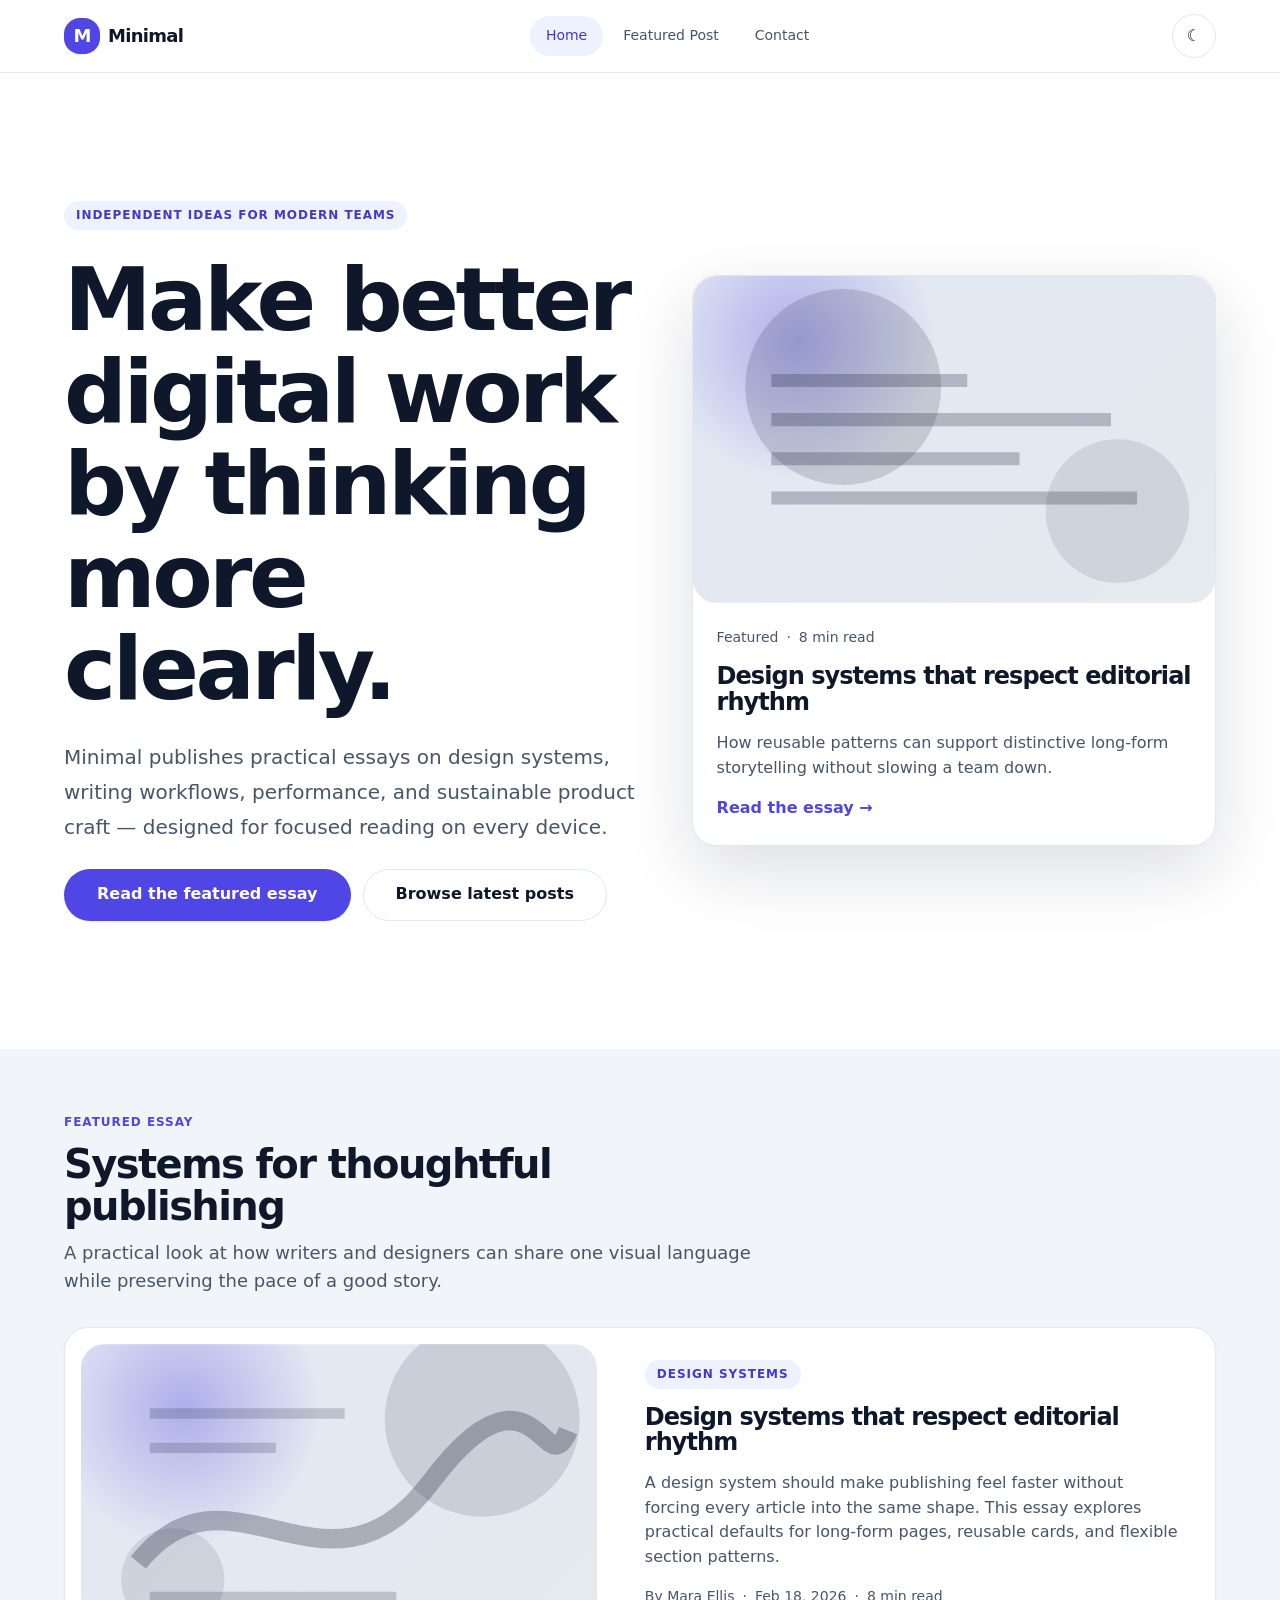
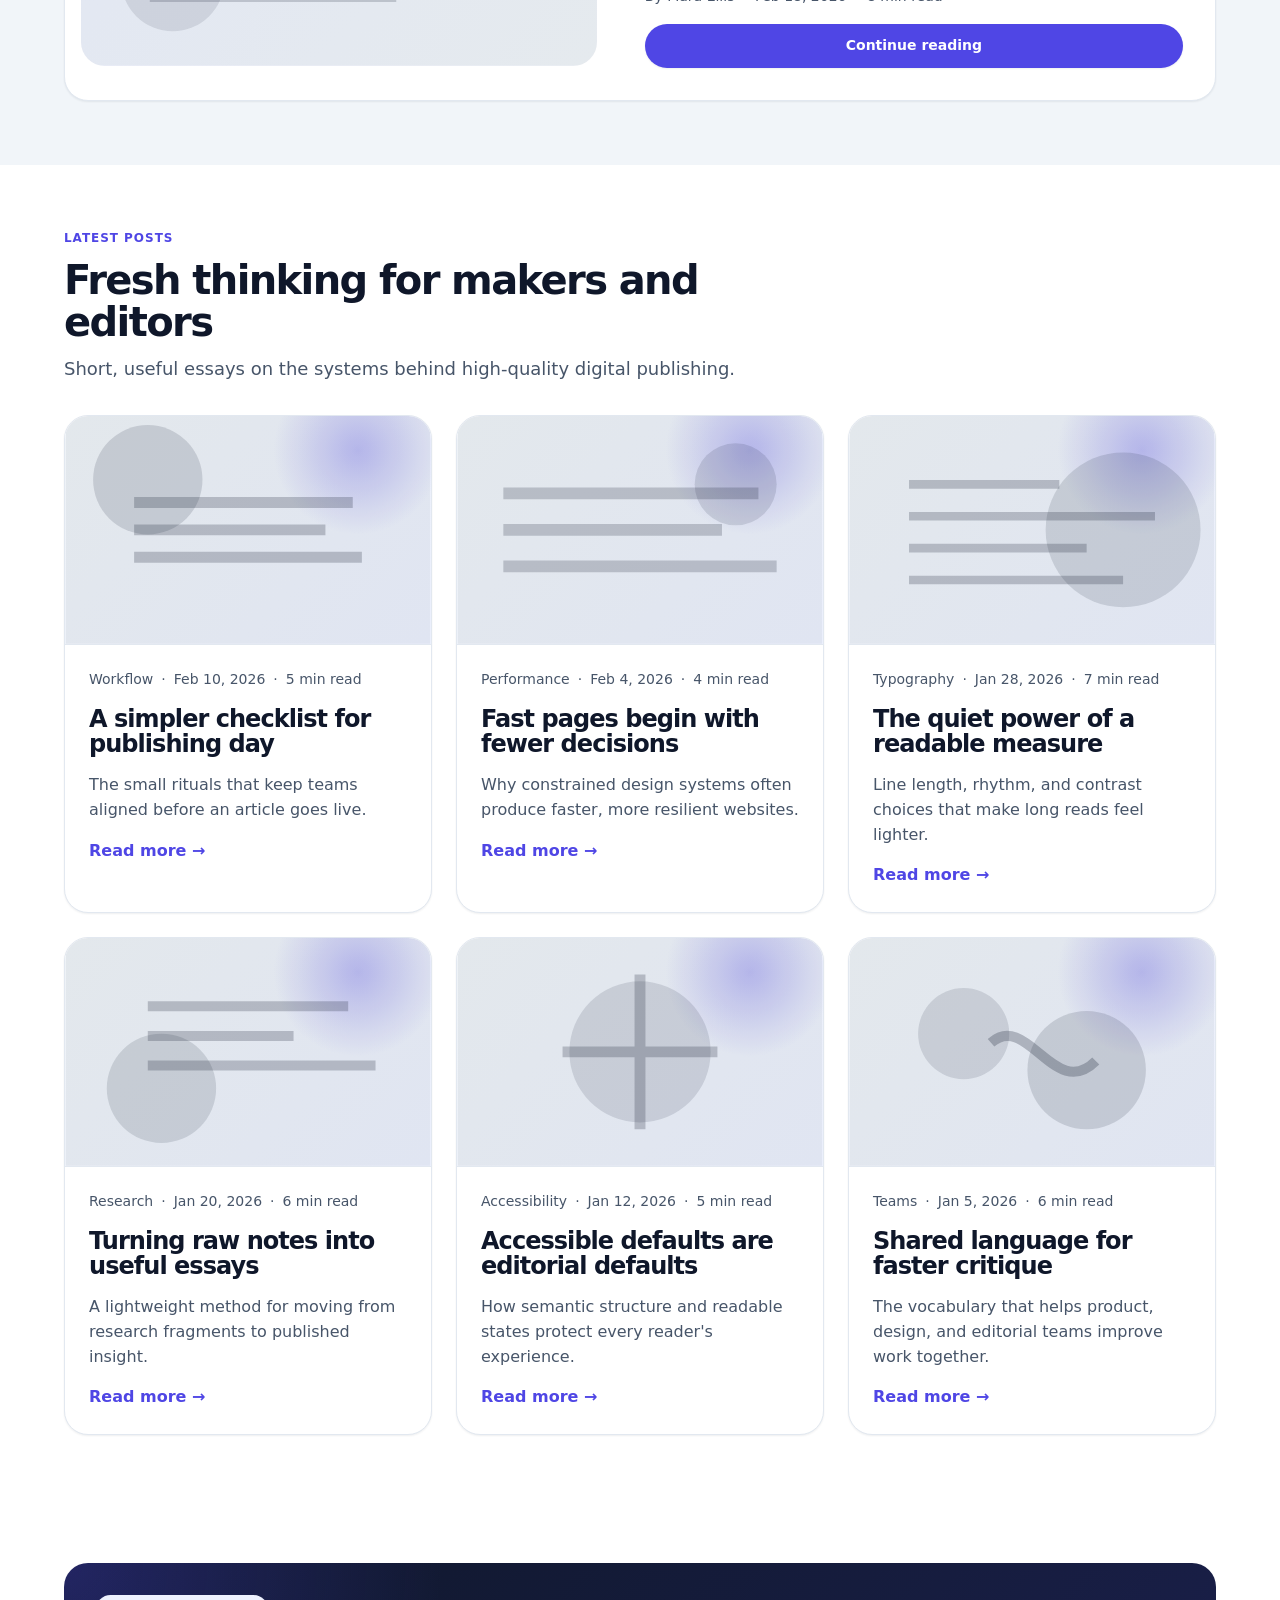
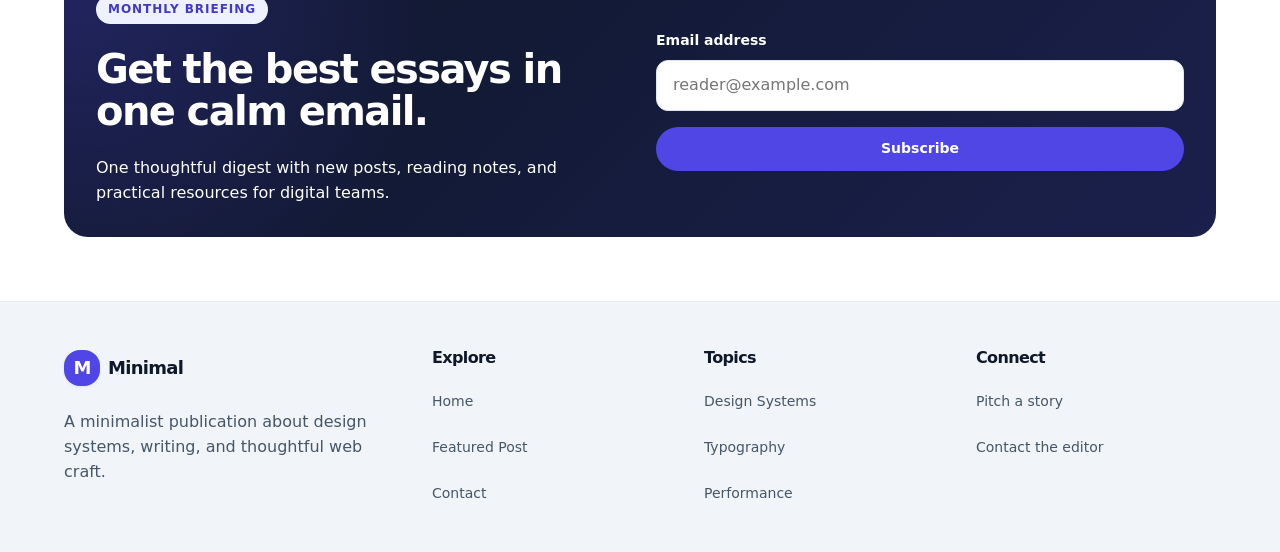
==== commit e8b0458e: "Generate site via Klar (6 files)" ====
--- a/index.html
+++ b/index.html
@@ -1,254 +1,336 @@
 <!DOCTYPE html>
 <html lang="en">
 <head>
-  <meta charset="UTF-8">
-  <meta name="viewport" content="width=device-width, initial-scale=1.0">
-  <title>Inkwell — Thoughts on Design, Code &amp; Craft</title>
-  <meta name="description" content="A modern blog exploring web development, design systems, creative tooling, and the intersection of technology and human experience.">
-  <meta name="theme-color" content="#4f46e5">
-  <link rel="stylesheet" href="/style.css">
+  <meta charset="utf-8" />
+  <meta name="viewport" content="width=device-width, initial-scale=1" />
+  <title>Minimal · Essays on Design, Systems, and Thoughtful Web Craft</title>
+  <meta name="description" content="Minimal is a fast, accessible blog for practical essays on design systems, editorial workflows, typography, performance, and sustainable product craft." />
+  <meta name="robots" content="index, follow" />
+  <meta property="og:title" content="Minimal · Thoughtful Web Craft" />
+  <meta property="og:description" content="Practical essays on design systems, writing workflows, performance, and modern publishing." />
+  <meta property="og:type" content="website" />
+  <meta property="og:url" content="index.html" />
+  <meta name="theme-color" content="#4f46e5" />
+  <link rel="canonical" href="index.html" />
+  <link rel="stylesheet" href="/style.css" />
+  <script src="script.js" defer></script>
 </head>
 <body>
-
-  <!-- ====================================================================
-       HEADER
-       ==================================================================== -->
+  <a class="skip-link" href="#main">Skip to content</a>
+
   <header class="site-header">
-    <div class="container">
-      <a href="index.html" class="brand">
-        <svg class="brand-icon" viewBox="0 0 24 24" fill="none" stroke="currentColor" stroke-width="2" stroke-linecap="round" stroke-linejoin="round" aria-hidden="true"><path d="M12 19l7-7 3 3-7 7-3-3z"/><path d="M18 13l-1.5-7.5L2 2l3.5 14.5L13 18l5-5z"/><path d="M2 2l7.586 7.586"/><circle cx="11" cy="11" r="2"/></svg>
-        Inkwell
+    <div class="container site-header__inner">
+      <a class="brand" href="index.html" aria-label="Minimal home">
+        <span class="brand__mark" aria-hidden="true">M</span>
+        <span>Minimal</span>
       </a>
-      <nav class="nav" aria-label="Main navigation">
-        <a href="index.html" class="nav-link active">Home</a>
-        <a href="post.html" class="nav-link">Blog</a>
-        <a href="contact.html" class="nav-link">Contact</a>
+
+      <nav class="nav" id="primary-navigation" data-primary-nav aria-label="Primary navigation">
+        <a class="nav-link" href="index.html" aria-current="page">Home</a>
+        <a class="nav-link" href="post.html">Featured Post</a>
+        <a class="nav-link" href="contact.html">Contact</a>
       </nav>
+
       <div class="header-actions">
-        <button class="theme-toggle" aria-label="Toggle theme" type="button">
-          <svg class="sun-icon" viewBox="0 0 24 24" fill="none" stroke="currentColor" stroke-width="2" stroke-linecap="round" stroke-linejoin="round"><circle cx="12" cy="12" r="5"/><line x1="12" y1="1" x2="12" y2="3"/><line x1="12" y1="21" x2="12" y2="23"/><line x1="4.22" y1="4.22" x2="5.64" y2="5.64"/><line x1="18.36" y1="18.36" x2="19.78" y2="19.78"/><line x1="1" y1="12" x2="3" y2="12"/><line x1="21" y1="12" x2="23" y2="12"/><line x1="4.22" y1="19.78" x2="5.64" y2="18.36"/><line x1="18.36" y1="5.64" x2="19.78" y2="4.22"/></svg>
-          <svg class="moon-icon" viewBox="0 0 24 24" fill="none" stroke="currentColor" stroke-width="2" stroke-linecap="round" stroke-linejoin="round" style="display:none"><path d="M21 12.79A9 9 0 1 1 11.21 3 7 7 0 0 0 21 12.79z"/></svg>
+        <button class="theme-toggle" type="button" aria-label="Toggle theme" aria-pressed="false">☾</button>
+        <button class="menu-toggle" type="button" data-menu-toggle aria-label="Open menu" aria-controls="primary-navigation" aria-expanded="false">
+          <span aria-hidden="true">☰</span>
         </button>
-        <button class="mobile-menu-toggle" aria-label="Open menu" aria-expanded="false" type="button">
-          <svg viewBox="0 0 24 24" fill="none" stroke="currentColor" stroke-width="2" stroke-linecap="round" stroke-linejoin="round"><line x1="3" y1="12" x2="21" y2="12"/><line x1="3" y1="6" x2="21" y2="6"/><line x1="3" y1="18" x2="21" y2="18"/></svg>
-        </button>
       </div>
     </div>
-    <nav class="mobile-nav" aria-label="Mobile navigation">
-      <a href="index.html" class="nav-link active">Home</a>
-      <a href="post.html" class="nav-link">Blog</a>
-      <a href="contact.html" class="nav-link">Contact</a>
-    </nav>
   </header>
 
-  <main>
-    <!-- ==================================================================
-         HERO
-         ================================================================== -->
-    <section class="section py-16 lg:py-24">
+  <main id="main">
+    <section class="section">
+      <div class="container hero">
+        <div class="hero__content">
+          <span class="badge">Independent ideas for modern teams</span>
+          <h1 class="hero__title">Make better digital work by thinking more clearly.</h1>
+          <p class="hero__lead">
+            Minimal publishes practical essays on design systems, writing workflows, performance,
+            and sustainable product craft — designed for focused reading on every device.
+          </p>
+          <div class="hero__actions">
+            <a class="btn btn-primary btn-lg" href="post.html">Read the featured essay</a>
+            <a class="btn btn-outline btn-lg" href="#latest-posts">Browse latest posts</a>
+          </div>
+        </div>
+
+        <article class="hero-card" aria-labelledby="hero-card-title">
+          <div class="hero-card__media" aria-hidden="true">
+            <svg viewBox="0 0 800 500" role="img" aria-label="Abstract article layout illustration">
+              <rect width="800" height="500" fill="currentColor" opacity=".05"></rect>
+              <circle cx="230" cy="170" r="150" fill="currentColor" opacity=".15"></circle>
+              <circle cx="650" cy="360" r="110" fill="currentColor" opacity=".10"></circle>
+              <path d="M120 340h560M120 280h380M120 220h520M120 160h300" stroke="currentColor" stroke-width="20" opacity=".24"></path>
+            </svg>
+          </div>
+          <div class="hero-card__body">
+            <div class="post-meta">
+              <span>Featured</span>
+              <span aria-hidden="true">·</span>
+              <span>8 min read</span>
+            </div>
+            <h2 class="text-2xl" id="hero-card-title">
+              <a href="post.html">Design systems that respect editorial rhythm</a>
+            </h2>
+            <p class="text-muted-foreground">
+              How reusable patterns can support distinctive long-form storytelling without slowing a team down.
+            </p>
+            <a class="cta-link" href="post.html">Read the essay →</a>
+          </div>
+        </article>
+      </div>
+    </section>
+
+    <section class="section bg-muted" aria-labelledby="featured-title">
       <div class="container">
-        <div class="hero">
-          <div class="hero__eyebrow">
-            <span class="badge badge-primary">Welcome to Inkwell</span>
-          </div>
-          <h1 class="hero__title">Thoughts on design, code, and the craft of building for the web</h1>
-          <p class="hero__description">Exploring modern web development, design systems, creative tooling, and the intersection of technology and human experience.</p>
-          <div class="hero__actions">
-            <a href="post.html" class="btn btn-primary btn-lg">Start Reading</a>
-            <a href="contact.html" class="btn btn-outline btn-lg">Get in Touch</a>
-          </div>
-        </div>
+        <div class="section-heading">
+          <span class="section-heading__eyebrow">Featured essay</span>
+          <h2 id="featured-title">Systems for thoughtful publishing</h2>
+          <p class="section-heading__lead">
+            A practical look at how writers and designers can share one visual language while preserving the pace of a good story.
+          </p>
+        </div>
+
+        <article class="featured-post">
+          <div class="featured-post__media" aria-hidden="true">
+            <svg viewBox="0 0 900 560" role="img" aria-label="Abstract editorial workflow illustration">
+              <rect width="900" height="560" fill="currentColor" opacity=".05"></rect>
+              <circle cx="700" cy="130" r="170" fill="currentColor" opacity=".12"></circle>
+              <circle cx="160" cy="410" r="90" fill="currentColor" opacity=".10"></circle>
+              <path d="M100 380 C260 180 430 480 610 240 S810 250 850 150" stroke="currentColor" stroke-width="34" fill="none" opacity=".28"></path>
+              <path d="M120 120h340M120 180h220M120 440h430" stroke="currentColor" stroke-width="18" opacity=".18"></path>
+            </svg>
+          </div>
+          <div class="featured-post__body">
+            <span class="badge">Design systems</span>
+            <h3><a href="post.html">Design systems that respect editorial rhythm</a></h3>
+            <p class="text-muted-foreground">
+              A design system should make publishing feel faster without forcing every article into the same shape.
+              This essay explores practical defaults for long-form pages, reusable cards, and flexible section patterns.
+            </p>
+            <div class="post-meta">
+              <span>By Mara Ellis</span>
+              <span aria-hidden="true">·</span>
+              <time datetime="2026-02-18">Feb 18, 2026</time>
+              <span aria-hidden="true">·</span>
+              <span>8 min read</span>
+            </div>
+            <a class="btn btn-primary" href="post.html">Continue reading</a>
+          </div>
+        </article>
       </div>
     </section>
 
-    <!-- ==================================================================
-         FEATURED POST
-         ================================================================== -->
-    <section class="section py-12 lg:py-16">
+    <section class="section" id="latest-posts" aria-labelledby="latest-title">
       <div class="container">
-        <div class="section-header">
-          <h2 class="section-header__title">Featured Article</h2>
-          <p class="section-header__description">Our latest deep dive into the world of web development.</p>
-        </div>
-        <a href="post.html" class="featured-card">
-          <img class="featured-card__image" src="https://images.unsplash.com/photo-1488590528505-98d2b5aba04b?w=800&h=500&fit=crop" alt="Lines of code glowing on a dark monitor" loading="lazy">
-          <div class="featured-card__content">
-            <span class="badge badge-primary">Featured</span>
-            <h2 class="featured-card__title">The Future of Web Development</h2>
-            <p class="featured-card__excerpt">Exploring how modern tooling, AI assistance, and design systems are reshaping how we build for the web — and what it means for developers in the next decade.</p>
-            <div class="author-block">
-              <img src="https://images.unsplash.com/photo-1472099645785-5658abf4ff4e?w=80&h=80&fit=crop&crop=face" alt="Alex Rivera" class="avatar avatar-sm" loading="lazy">
-              <div class="author-block__info">
-                <span class="author-block__name">Alex Rivera</span>
-                <span class="author-block__detail">Mar 20, 2025 · 8 min read</span>
-              </div>
-            </div>
-          </div>
-        </a>
+        <div class="section-heading">
+          <span class="section-heading__eyebrow">Latest posts</span>
+          <h2 id="latest-title">Fresh thinking for makers and editors</h2>
+          <p class="section-heading__lead">
+            Short, useful essays on the systems behind high-quality digital publishing.
+          </p>
+        </div>
+
+        <div class="grid md:grid-cols-2 lg:grid-cols-3">
+          <article class="post-card">
+            <div class="post-card__media" aria-hidden="true">
+              <svg viewBox="0 0 800 500" role="img" aria-label="Abstract checklist illustration">
+                <rect width="800" height="500" fill="currentColor" opacity=".06"></rect>
+                <circle cx="180" cy="140" r="120" fill="currentColor" opacity=".14"></circle>
+                <path d="M150 310h500M150 250h420M150 190h480" stroke="currentColor" stroke-width="24" opacity=".22"></path>
+              </svg>
+            </div>
+            <div class="post-card__body">
+              <div class="post-meta">
+                <span>Workflow</span>
+                <span aria-hidden="true">·</span>
+                <time datetime="2026-02-10">Feb 10, 2026</time>
+                <span aria-hidden="true">·</span>
+                <span>5 min read</span>
+              </div>
+              <h3><a href="post.html">A simpler checklist for publishing day</a></h3>
+              <p class="text-muted-foreground">
+                The small rituals that keep teams aligned before an article goes live.
+              </p>
+              <a class="cta-link" href="post.html">Read more →</a>
+            </div>
+          </article>
+
+          <article class="post-card">
+            <div class="post-card__media" aria-hidden="true">
+              <svg viewBox="0 0 800 500" role="img" aria-label="Abstract performance illustration">
+                <rect width="800" height="500" fill="currentColor" opacity=".06"></rect>
+                <path d="M100 330h600M100 250h480M100 170h560" stroke="currentColor" stroke-width="26" opacity=".20"></path>
+                <circle cx="610" cy="150" r="90" fill="currentColor" opacity=".12"></circle>
+              </svg>
+            </div>
+            <div class="post-card__body">
+              <div class="post-meta">
+                <span>Performance</span>
+                <span aria-hidden="true">·</span>
+                <time datetime="2026-02-04">Feb 4, 2026</time>
+                <span aria-hidden="true">·</span>
+                <span>4 min read</span>
+              </div>
+              <h3><a href="post.html">Fast pages begin with fewer decisions</a></h3>
+              <p class="text-muted-foreground">
+                Why constrained design systems often produce faster, more resilient websites.
+              </p>
+              <a class="cta-link" href="post.html">Read more →</a>
+            </div>
+          </article>
+
+          <article class="post-card">
+            <div class="post-card__media" aria-hidden="true">
+              <svg viewBox="0 0 800 500" role="img" aria-label="Abstract typography illustration">
+                <rect width="800" height="500" fill="currentColor" opacity=".06"></rect>
+                <circle cx="600" cy="250" r="170" fill="currentColor" opacity=".13"></circle>
+                <path d="M130 150h330M130 220h540M130 290h390M130 360h470" stroke="currentColor" stroke-width="19" opacity=".22"></path>
+              </svg>
+            </div>
+            <div class="post-card__body">
+              <div class="post-meta">
+                <span>Typography</span>
+                <span aria-hidden="true">·</span>
+                <time datetime="2026-01-28">Jan 28, 2026</time>
+                <span aria-hidden="true">·</span>
+                <span>7 min read</span>
+              </div>
+              <h3><a href="post.html">The quiet power of a readable measure</a></h3>
+              <p class="text-muted-foreground">
+                Line length, rhythm, and contrast choices that make long reads feel lighter.
+              </p>
+              <a class="cta-link" href="post.html">Read more →</a>
+            </div>
+          </article>
+
+          <article class="post-card">
+            <div class="post-card__media" aria-hidden="true">
+              <svg viewBox="0 0 800 500" role="img" aria-label="Abstract notes illustration">
+                <rect width="800" height="500" fill="currentColor" opacity=".06"></rect>
+                <circle cx="210" cy="330" r="120" fill="currentColor" opacity=".13"></circle>
+                <path d="M180 150h440M180 215h320M180 280h500" stroke="currentColor" stroke-width="22" opacity=".22"></path>
+              </svg>
+            </div>
+            <div class="post-card__body">
+              <div class="post-meta">
+                <span>Research</span>
+                <span aria-hidden="true">·</span>
+                <time datetime="2026-01-20">Jan 20, 2026</time>
+                <span aria-hidden="true">·</span>
+                <span>6 min read</span>
+              </div>
+              <h3><a href="post.html">Turning raw notes into useful essays</a></h3>
+              <p class="text-muted-foreground">
+                A lightweight method for moving from research fragments to published insight.
+              </p>
+              <a class="cta-link" href="post.html">Read more →</a>
+            </div>
+          </article>
+
+          <article class="post-card">
+            <div class="post-card__media" aria-hidden="true">
+              <svg viewBox="0 0 800 500" role="img" aria-label="Abstract accessibility illustration">
+                <rect width="800" height="500" fill="currentColor" opacity=".06"></rect>
+                <circle cx="400" cy="250" r="155" fill="currentColor" opacity=".12"></circle>
+                <path d="M230 250h340M400 80v340" stroke="currentColor" stroke-width="24" opacity=".22"></path>
+              </svg>
+            </div>
+            <div class="post-card__body">
+              <div class="post-meta">
+                <span>Accessibility</span>
+                <span aria-hidden="true">·</span>
+                <time datetime="2026-01-12">Jan 12, 2026</time>
+                <span aria-hidden="true">·</span>
+                <span>5 min read</span>
+              </div>
+              <h3><a href="post.html">Accessible defaults are editorial defaults</a></h3>
+              <p class="text-muted-foreground">
+                How semantic structure and readable states protect every reader's experience.
+              </p>
+              <a class="cta-link" href="post.html">Read more →</a>
+            </div>
+          </article>
+
+          <article class="post-card">
+            <div class="post-card__media" aria-hidden="true">
+              <svg viewBox="0 0 800 500" role="img" aria-label="Abstract collaboration illustration">
+                <rect width="800" height="500" fill="currentColor" opacity=".06"></rect>
+                <circle cx="250" cy="210" r="100" fill="currentColor" opacity=".12"></circle>
+                <circle cx="520" cy="290" r="130" fill="currentColor" opacity=".14"></circle>
+                <path d="M310 230 C390 160 450 360 540 270" stroke="currentColor" stroke-width="22" fill="none" opacity=".25"></path>
+              </svg>
+            </div>
+            <div class="post-card__body">
+              <div class="post-meta">
+                <span>Teams</span>
+                <span aria-hidden="true">·</span>
+                <time datetime="2026-01-05">Jan 5, 2026</time>
+                <span aria-hidden="true">·</span>
+                <span>6 min read</span>
+              </div>
+              <h3><a href="post.html">Shared language for faster critique</a></h3>
+              <p class="text-muted-foreground">
+                The vocabulary that helps product, design, and editorial teams improve work together.
+              </p>
+              <a class="cta-link" href="post.html">Read more →</a>
+            </div>
+          </article>
+        </div>
       </div>
     </section>
 
-    <!-- ==================================================================
-         LATEST POSTS GRID
-         ================================================================== -->
-    <section class="section py-12 lg:py-16">
-      <div class="container">
-        <div class="section-header">
-          <h2 class="section-header__title">Latest Articles</h2>
-          <p class="section-header__description">Fresh perspectives on design, development, and productivity.</p>
-        </div>
-        <div class="post-grid">
-          <!-- Card 1 -->
-          <a href="post.html" class="card card--link">
-            <img class="card__image" src="https://images.unsplash.com/photo-1499750310107-5fef28a66643?w=600&h=340&fit=crop" alt="Laptop open on a wooden desk with a cup of coffee nearby" loading="lazy">
-            <div class="card__body">
-              <div class="mb-2"><span class="badge badge-primary">Design</span></div>
-              <h3 class="card__title">Building Better User Interfaces</h3>
-              <p class="card__excerpt">Learn the principles behind intuitive, accessible interfaces that users actually enjoy using every day.</p>
-            </div>
-            <div class="card__footer">
-              <span class="card__meta">Mar 15, 2025</span>
-              <span class="card__meta">5 min read</span>
-            </div>
-          </a>
-
-          <!-- Card 2 -->
-          <a href="post.html" class="card card--link">
-            <img class="card__image" src="https://images.unsplash.com/photo-1555066931-4365d14bab8c?w=600&h=340&fit=crop" alt="Close-up of JavaScript code on a screen" loading="lazy">
-            <div class="card__body">
-              <div class="mb-2"><span class="badge badge-secondary">Development</span></div>
-              <h3 class="card__title">CSS Custom Properties Deep Dive</h3>
-              <p class="card__excerpt">How to architect a token-based styling system using nothing but native CSS variables and semantic naming.</p>
-            </div>
-            <div class="card__footer">
-              <span class="card__meta">Mar 10, 2025</span>
-              <span class="card__meta">7 min read</span>
-            </div>
-          </a>
-
-          <!-- Card 3 -->
-          <a href="post.html" class="card card--link">
-            <img class="card__image" src="https://images.unsplash.com/photo-1484480974693-6ca0a78fb36b?w=600&h=340&fit=crop" alt="Notebook with a to-do list and a pen" loading="lazy">
-            <div class="card__body">
-              <div class="mb-2"><span class="badge badge-outline">Productivity</span></div>
-              <h3 class="card__title">The Art of Focused Work</h3>
-              <p class="card__excerpt">Strategies for deep work in an age of constant distraction — from time-boxing to digital minimalism.</p>
-            </div>
-            <div class="card__footer">
-              <span class="card__meta">Mar 5, 2025</span>
-              <span class="card__meta">4 min read</span>
-            </div>
-          </a>
-
-          <!-- Card 4 -->
-          <a href="post.html" class="card card--link">
-            <img class="card__image" src="https://images.unsplash.com/photo-1517694712202-14dd9538aa97?w=600&h=340&fit=crop" alt="Person typing on a laptop keyboard" loading="lazy">
-            <div class="card__body">
-              <div class="mb-2"><span class="badge badge-primary">Engineering</span></div>
-              <h3 class="card__title">Vanilla JS Is Enough</h3>
-              <p class="card__excerpt">Why reaching for a framework isn't always the answer — and how the platform has caught up to most use cases.</p>
-            </div>
-            <div class="card__footer">
-              <span class="card__meta">Feb 28, 2025</span>
-              <span class="card__meta">6 min read</span>
-            </div>
-          </a>
-
-          <!-- Card 5 -->
-          <a href="post.html" class="card card--link">
-            <img class="card__image" src="https://images.unsplash.com/photo-1507238691740-187a5b1d37b8?w=600&h=340&fit=crop" alt="Design wireframes spread across a table" loading="lazy">
-            <div class="card__body">
-              <div class="mb-2"><span class="badge badge-secondary">Design Systems</span></div>
-              <h3 class="card__title">Tokens, Components, Sections</h3>
-              <p class="card__excerpt">A practical guide to structuring a design system that scales from a single page to an entire product.</p>
-            </div>
-            <div class="card__footer">
-              <span class="card__meta">Feb 22, 2025</span>
-              <span class="card__meta">9 min read</span>
-            </div>
-          </a>
-
-          <!-- Card 6 -->
-          <a href="post.html" class="card card--link">
-            <img class="card__image" src="https://images.unsplash.com/photo-1519389950473-47ba0277781c?w=600&h=340&fit=crop" alt="Team working together at a large desk with laptops" loading="lazy">
-            <div class="card__body">
-              <div class="mb-2"><span class="badge badge-outline">Culture</span></div>
-              <h3 class="card__title">Remote Work and Creative Flow</h3>
-              <p class="card__excerpt">How distributed teams can maintain creative momentum, build culture, and ship great work from anywhere.</p>
-            </div>
-            <div class="card__footer">
-              <span class="card__meta">Feb 18, 2025</span>
-              <span class="card__meta">5 min read</span>
-            </div>
-          </a>
-        </div>
-      </div>
-    </section>
-
-    <!-- ==================================================================
-         NEWSLETTER CTA
-         ================================================================== -->
-    <section class="section py-12 lg:py-16">
-      <div class="container">
-        <div class="cta-block">
-          <h2 class="cta-block__title">Stay in the loop</h2>
-          <p class="cta-block__description">Get the latest articles delivered straight to your inbox. No spam, unsubscribe anytime.</p>
-          <form class="cta-block__form" id="newsletter-form" action="#newsletter" method="post">
-            <input type="email" class="input" placeholder="you@example.com" aria-label="Email address" required>
-            <button type="submit" class="btn btn-primary">Subscribe</button>
+    <section class="section" aria-labelledby="newsletter-title">
+      <div class="container cta">
+        <div class="grid md:grid-cols-2 items-center gap-8">
+          <div class="stack">
+            <span class="badge">Monthly briefing</span>
+            <h2 id="newsletter-title">Get the best essays in one calm email.</h2>
+            <p>
+              One thoughtful digest with new posts, reading notes, and practical resources for digital teams.
+            </p>
+          </div>
+          <form class="form" action="#" method="post" aria-label="Newsletter signup">
+            <div class="field">
+              <label class="label text-background" for="newsletter-email">Email address</label>
+              <input class="input" id="newsletter-email" name="email" type="email" autocomplete="email" placeholder="reader@example.com" />
+            </div>
+            <button class="btn btn-primary" type="submit">Subscribe</button>
           </form>
         </div>
       </div>
     </section>
   </main>
 
-  <!-- ====================================================================
-       FOOTER
-       ==================================================================== -->
   <footer class="site-footer">
-    <div class="container">
-      <div class="footer-top">
-        <div class="footer-brand">
-          <a href="index.html" class="brand">
-            <svg class="brand-icon" viewBox="0 0 24 24" fill="none" stroke="currentColor" stroke-width="2" stroke-linecap="round" stroke-linejoin="round" aria-hidden="true"><path d="M12 19l7-7 3 3-7 7-3-3z"/><path d="M18 13l-1.5-7.5L2 2l3.5 14.5L13 18l5-5z"/><path d="M2 2l7.586 7.586"/><circle cx="11" cy="11" r="2"/></svg>
-            Inkwell
-          </a>
-          <p class="footer-brand__description">A blog about design, development, and the craft of building thoughtful digital experiences.</p>
-        </div>
-        <div>
-          <h4 class="footer-column__title">Pages</h4>
-          <ul class="footer-column__list">
-            <li><a href="index.html" class="footer-link">Home</a></li>
-            <li><a href="post.html" class="footer-link">Blog</a></li>
-            <li><a href="contact.html" class="footer-link">Contact</a></li>
-          </ul>
-        </div>
-        <div>
-          <h4 class="footer-column__title">Connect</h4>
-          <ul class="footer-column__list">
-            <li><a href="#" class="footer-link">Twitter</a></li>
-            <li><a href="#" class="footer-link">GitHub</a></li>
-            <li><a href="#" class="footer-link">LinkedIn</a></li>
-          </ul>
-        </div>
-      </div>
-      <div class="footer-bottom">
-        <span>&copy; 2025 Inkwell. All rights reserved.</span>
-        <div class="footer-socials">
-          <a href="#" class="footer-social-link" aria-label="Twitter">
-            <svg viewBox="0 0 24 24" fill="none" stroke="currentColor" stroke-width="2" stroke-linecap="round" stroke-linejoin="round" width="20" height="20"><path d="M22 4s-.7 2.1-2 3.4c1.6 10-9.4 17.3-18 11.6 2.2.1 4.4-.6 6-2C3 15.5.5 9.6 3 5c2.2 2.6 5.6 4.1 9 4-.9-4.2 4-6.6 7-3.8 1.1 0 3-1.2 3-1.2z"/></svg>
-          </a>
-          <a href="#" class="footer-social-link" aria-label="GitHub">
-            <svg viewBox="0 0 24 24" fill="none" stroke="currentColor" stroke-width="2" stroke-linecap="round" stroke-linejoin="round" width="20" height="20"><path d="M9 19c-5 1.5-5-2.5-7-3m14 6v-3.87a3.37 3.37 0 0 0-.94-2.61c3.14-.35 6.44-1.54 6.44-7A5.44 5.44 0 0 0 20 4.77 5.07 5.07 0 0 0 19.91 1S18.73.65 16 2.48a13.38 13.38 0 0 0-7 0C6.27.65 5.09 1 5.09 1A5.07 5.07 0 0 0 5 4.77a5.44 5.44 0 0 0-1.5 3.78c0 5.42 3.3 6.61 6.44 7A3.37 3.37 0 0 0 9 18.13V22"/></svg>
-          </a>
-          <a href="#" class="footer-social-link" aria-label="LinkedIn">
-            <svg viewBox="0 0 24 24" fill="none" stroke="currentColor" stroke-width="2" stroke-linecap="round" stroke-linejoin="round" width="20" height="20"><path d="M16 8a6 6 0 0 1 6 6v7h-4v-7a2 2 0 0 0-2-2 2 2 0 0 0-2 2v7h-4v-7a6 6 0 0 1 6-6z"/><rect x="2" y="9" width="4" height="12"/><circle cx="4" cy="4" r="2"/></svg>
-          </a>
-        </div>
+    <div class="container site-footer__inner">
+      <div class="stack">
+        <a class="brand" href="index.html">
+          <span class="brand__mark" aria-hidden="true">M</span>
+          <span>Minimal</span>
+        </a>
+        <p>A minimalist publication about design systems, writing, and thoughtful web craft.</p>
+      </div>
+      <div class="stack">
+        <h2 class="text-base">Explore</h2>
+        <a class="footer-link" href="index.html">Home</a>
+        <a class="footer-link" href="post.html">Featured Post</a>
+        <a class="footer-link" href="contact.html">Contact</a>
+      </div>
+      <div class="stack">
+        <h2 class="text-base">Topics</h2>
+        <a class="footer-link" href="post.html">Design Systems</a>
+        <a class="footer-link" href="post.html">Typography</a>
+        <a class="footer-link" href="post.html">Performance</a>
+      </div>
+      <div class="stack">
+        <h2 class="text-base">Connect</h2>
+        <a class="footer-link" href="contact.html">Pitch a story</a>
+        <a class="footer-link" href="contact.html">Contact the editor</a>
       </div>
     </div>
   </footer>
-
-  <script src="script.js"></script>
 </body>
 </html>
--- a/style.css
+++ b/style.css
@@ -1,61 +1,57 @@
+/*
+Assumptions: modern minimalist 3-page blog (home, post, contact) with neutral typography,
+soft indigo accent, editorial long-form reading experience, localStorage-powered theme,
+and no external assets or font dependencies.
+*/
+
 /* ==========================================================================
-   DESIGN TOKENS
+   1. Design tokens
    ========================================================================== */
 
 :root {
-  /* --- Raw palette --- */
   --color-white: #ffffff;
-  --color-black: #0a0a0b;
-  --color-gray-50: #f8f9fa;
-  --color-gray-100: #f1f3f5;
-  --color-gray-200: #e9ecef;
-  --color-gray-300: #dee2e6;
-  --color-gray-400: #ced4da;
-  --color-gray-500: #adb5bd;
-  --color-gray-600: #868e96;
-  --color-gray-700: #495057;
-  --color-gray-800: #343a40;
-  --color-gray-900: #212529;
-  --color-gray-950: #16181b;
-
+  --color-black: #070814;
+  --color-slate-50: #f8fafc;
+  --color-slate-100: #f1f5f9;
+  --color-slate-200: #e2e8f0;
+  --color-slate-300: #cbd5e1;
+  --color-slate-500: #64748b;
+  --color-slate-600: #475569;
+  --color-slate-700: #334155;
+  --color-slate-800: #1e293b;
+  --color-slate-900: #0f172a;
   --color-indigo-50: #eef2ff;
   --color-indigo-100: #e0e7ff;
-  --color-indigo-200: #c7d2fe;
-  --color-indigo-400: #818cf8;
   --color-indigo-500: #6366f1;
   --color-indigo-600: #4f46e5;
   --color-indigo-700: #4338ca;
-
-  --color-red-500: #ef4444;
-  --color-red-600: #dc2626;
-
-  --color-green-500: #22c55e;
-  --color-green-600: #16a34a;
-
-  /* --- Semantic tokens (light) --- */
+  --color-emerald-500: #10b981;
+  --color-rose-500: #f43f5e;
+  --color-amber-400: #fbbf24;
+
   --background: var(--color-white);
-  --foreground: var(--color-gray-900);
+  --foreground: var(--color-slate-900);
   --primary: var(--color-indigo-600);
   --primary-foreground: var(--color-white);
-  --secondary: var(--color-gray-100);
-  --secondary-foreground: var(--color-gray-800);
-  --muted: var(--color-gray-100);
-  --muted-foreground: var(--color-gray-600);
+  --secondary: var(--color-slate-100);
+  --secondary-foreground: var(--color-slate-900);
+  --muted: var(--color-slate-100);
+  --muted-foreground: var(--color-slate-600);
   --accent: var(--color-indigo-50);
   --accent-foreground: var(--color-indigo-700);
-  --destructive: var(--color-red-600);
+  --destructive: var(--color-rose-500);
   --destructive-foreground: var(--color-white);
-  --success: var(--color-green-600);
-  --border: var(--color-gray-200);
-  --input: var(--color-gray-200);
+  --border: var(--color-slate-200);
+  --input: var(--color-slate-200);
   --ring: var(--color-indigo-500);
   --card: var(--color-white);
-  --card-foreground: var(--color-gray-900);
-
-  /* --- Typography --- */
-  --font-sans: 'Inter', ui-sans-serif, system-ui, -apple-system, BlinkMacSystemFont, 'Segoe UI', Roboto, 'Helvetica Neue', Arial, sans-serif;
-  --font-serif: 'Georgia', 'Times New Roman', serif;
-  --font-mono: 'JetBrains Mono', ui-monospace, 'Cascadia Code', 'Fira Code', monospace;
+  --card-foreground: var(--color-slate-900);
+  --success: var(--color-emerald-500);
+  --warning: var(--color-amber-400);
+
+  --font-sans: ui-sans-serif, system-ui, -apple-system, BlinkMacSystemFont, "Segoe UI", sans-serif;
+  --font-serif: ui-serif, Georgia, Cambria, "Times New Roman", Times, serif;
+  --font-mono: ui-monospace, SFMono-Regular, Menlo, Monaco, Consolas, "Liberation Mono", monospace;
 
   --text-xs: 0.75rem;
   --text-sm: 0.875rem;
@@ -64,1475 +60,960 @@
   --text-xl: 1.25rem;
   --text-2xl: 1.5rem;
   --text-3xl: 1.875rem;
-  --text-4xl: 2.25rem;
-  --text-5xl: 3rem;
-
-  --font-weight-normal: 400;
-  --font-weight-medium: 500;
-  --font-weight-semibold: 600;
-  --font-weight-bold: 700;
-
-  --leading-tight: 1.15;
-  --leading-snug: 1.3;
-  --leading-normal: 1.6;
+  --text-4xl: 2.5rem;
+  --text-5xl: clamp(3rem, 7vw, 5.5rem);
+
+  --font-normal: 400;
+  --font-medium: 500;
+  --font-semibold: 650;
+  --font-bold: 760;
+
+  --leading-tight: 1.05;
+  --leading-snug: 1.2;
+  --leading-normal: 1.55;
   --leading-relaxed: 1.75;
 
-  --tracking-tighter: -0.04em;
-  --tracking-tight: -0.02em;
-  --tracking-normal: 0em;
-  --tracking-wide: 0.025em;
-  --tracking-wider: 0.05em;
-
-  /* --- Spacing (small, opinionated scale) --- */
+  --tracking-tight: -0.04em;
+  --tracking-normal: 0;
+  --tracking-wide: 0.08em;
+
+  --space-0: 0;
   --space-1: 0.25rem;
   --space-2: 0.5rem;
   --space-3: 0.75rem;
   --space-4: 1rem;
   --space-6: 1.5rem;
   --space-8: 2rem;
-  --space-10: 2.5rem;
   --space-12: 3rem;
   --space-16: 4rem;
-  --space-20: 5rem;
-  --space-24: 6rem;
-
-  /* --- Layout --- */
+
   --content-width: 72rem;
-  --content-narrow: 48rem;
-  --content-wide: 90rem;
-  --header-height: 4rem;
-
-  /* --- Radii --- */
-  --radius-sm: 0.25rem;
-  --radius-md: 0.5rem;
-  --radius-lg: 0.75rem;
-  --radius-xl: 1rem;
-  --radius-full: 9999px;
-
-  /* --- Shadows --- */
-  --shadow-sm: 0 1px 2px rgba(0, 0, 0, 0.05);
-  --shadow-md: 0 4px 6px -1px rgba(0, 0, 0, 0.07), 0 2px 4px -2px rgba(0, 0, 0, 0.05);
-  --shadow-lg: 0 10px 15px -3px rgba(0, 0, 0, 0.08), 0 4px 6px -4px rgba(0, 0, 0, 0.04);
-  --shadow-xl: 0 20px 25px -5px rgba(0, 0, 0, 0.1), 0 8px 10px -6px rgba(0, 0, 0, 0.06);
-
-  /* --- Motion --- */
-  --transition-fast: 150ms ease;
-  --transition-base: 200ms ease;
-  --transition-slow: 300ms ease;
+  --content-narrow: 44rem;
+  --content-wide: 86rem;
+  --header-height: 4.5rem;
+
+  --radius-none: 0;
+  --radius-sm: 0.375rem;
+  --radius-md: 0.75rem;
+  --radius-lg: 1rem;
+  --radius-xl: 1.5rem;
+  --radius-full: 999px;
+
+  --shadow-none: none;
+  --shadow-sm: 0 1px 2px rgb(15 23 42 / 0.07);
+  --shadow-md: 0 12px 28px rgb(15 23 42 / 0.10);
+  --shadow-lg: 0 24px 70px rgb(15 23 42 / 0.14);
+
+  --transition-fast: 160ms ease;
+  --transition-base: 220ms ease;
 }
 
 /* ==========================================================================
-   DARK THEME
-   ========================================================================== */
-
-.dark {
-  --background: var(--color-gray-950);
-  --foreground: var(--color-gray-100);
-  --primary: var(--color-indigo-400);
-  --primary-foreground: var(--color-gray-950);
-  --secondary: var(--color-gray-800);
-  --secondary-foreground: var(--color-gray-200);
-  --muted: var(--color-gray-800);
-  --muted-foreground: var(--color-gray-400);
-  --accent: rgba(99, 102, 241, 0.15);
-  --accent-foreground: var(--color-indigo-200);
-  --destructive: var(--color-red-500);
-  --destructive-foreground: var(--color-white);
-  --success: var(--color-green-500);
-  --border: var(--color-gray-700);
-  --input: var(--color-gray-700);
-  --ring: var(--color-indigo-400);
-  --card: var(--color-gray-900);
-  --card-foreground: var(--color-gray-100);
-
-  --shadow-sm: 0 1px 2px rgba(0, 0, 0, 0.3);
-  --shadow-md: 0 4px 6px -1px rgba(0, 0, 0, 0.35), 0 2px 4px -2px rgba(0, 0, 0, 0.25);
-  --shadow-lg: 0 10px 15px -3px rgba(0, 0, 0, 0.4), 0 4px 6px -4px rgba(0, 0, 0, 0.3);
-  --shadow-xl: 0 20px 25px -5px rgba(0, 0, 0, 0.5), 0 8px 10px -6px rgba(0, 0, 0, 0.4);
-}
-
-/* ==========================================================================
-   RESET & BASE
+   2. Reset & base
    ========================================================================== */
 
 *,
 *::before,
 *::after {
   box-sizing: border-box;
+}
+
+html {
+  scroll-behavior: smooth;
+  color-scheme: light;
+}
+
+body {
   margin: 0;
-  padding: 0;
-}
-
-html {
-  -webkit-text-size-adjust: 100%;
-  -moz-text-size-adjust: 100%;
-  text-size-adjust: 100%;
-  scroll-behavior: smooth;
-  scroll-padding-top: calc(var(--header-height) + var(--space-4));
-}
-
-body {
+  min-height: 100vh;
+  background: var(--background);
+  color: var(--foreground);
   font-family: var(--font-sans);
   font-size: var(--text-base);
   line-height: var(--leading-normal);
+  text-rendering: optimizeLegibility;
+  -webkit-font-smoothing: antialiased;
+}
+
+body.nav-open {
+  overflow: hidden;
+}
+
+h1,
+h2,
+h3,
+h4,
+h5,
+h6,
+p,
+figure,
+blockquote,
+dl,
+dd {
+  margin: 0;
+}
+
+h1,
+h2,
+h3,
+h4 {
   color: var(--foreground);
-  background-color: var(--background);
-  -webkit-font-smoothing: antialiased;
-  -moz-osx-font-smoothing: grayscale;
-  transition: background-color var(--transition-slow), color var(--transition-slow);
+  font-weight: var(--font-bold);
+  letter-spacing: var(--tracking-tight);
+  line-height: var(--leading-tight);
+}
+
+h1 {
+  font-size: var(--text-5xl);
+}
+
+h2 {
+  font-size: var(--text-4xl);
+}
+
+h3 {
+  font-size: var(--text-2xl);
+}
+
+h4 {
+  font-size: var(--text-xl);
+}
+
+a {
+  color: inherit;
+  text-decoration: none;
+}
+
+a:hover {
+  color: var(--primary);
 }
 
 img,
-picture,
-video,
-canvas,
 svg {
   display: block;
   max-width: 100%;
+}
+
+img {
   height: auto;
 }
 
-a {
-  color: var(--primary);
-  text-decoration: none;
-  transition: color var(--transition-fast);
-}
-
-a:hover {
-  color: var(--accent-foreground);
-}
-
-a:focus-visible {
-  outline: 2px solid var(--ring);
-  outline-offset: 2px;
-  border-radius: var(--radius-sm);
-}
-
-h1, h2, h3, h4, h5, h6 {
-  color: var(--foreground);
-  font-weight: var(--font-weight-bold);
-  line-height: var(--leading-tight);
-  letter-spacing: var(--tracking-tight);
-}
-
-h1 { font-size: var(--text-4xl); }
-h2 { font-size: var(--text-3xl); }
-h3 { font-size: var(--text-2xl); }
-h4 { font-size: var(--text-xl); }
-h5 { font-size: var(--text-lg); }
-h6 { font-size: var(--text-base); font-weight: var(--font-weight-semibold); }
-
-p {
-  line-height: var(--leading-normal);
-}
-
-ul, ol {
-  list-style: none;
-}
-
-button, input, textarea, select {
+button,
+input,
+textarea,
+select {
   font: inherit;
-  color: inherit;
 }
 
 button {
   cursor: pointer;
-  border: none;
-  background: none;
-}
-
-::selection {
-  background-color: var(--primary);
-  color: var(--primary-foreground);
+}
+
+:focus-visible {
+  outline: 3px solid var(--ring);
+  outline-offset: 3px;
 }
 
 /* ==========================================================================
-   LAYOUT PRIMITIVES
+   3. Layout primitives
    ========================================================================== */
 
-.container {
-  width: 100%;
-  max-width: var(--content-width);
-  margin-left: auto;
-  margin-right: auto;
-  padding-left: var(--space-4);
-  padding-right: var(--space-4);
+.container,
+.container-narrow,
+.container-wide {
+  width: min(100% - var(--space-8), var(--content-width));
+  margin-inline: auto;
 }
 
 .container-narrow {
-  width: 100%;
-  max-width: var(--content-narrow);
-  margin-left: auto;
-  margin-right: auto;
-  padding-left: var(--space-4);
-  padding-right: var(--space-4);
+  width: min(100% - var(--space-8), var(--content-narrow));
 }
 
 .container-wide {
-  width: 100%;
-  max-width: var(--content-wide);
-  margin-left: auto;
-  margin-right: auto;
-  padding-left: var(--space-4);
-  padding-right: var(--space-4);
-}
-
-@media (min-width: 768px) {
-  .container,
-  .container-narrow,
-  .container-wide {
-    padding-left: var(--space-6);
-    padding-right: var(--space-6);
-  }
+  width: min(100% - var(--space-8), var(--content-wide));
 }
 
 .section {
-  padding-top: var(--space-16);
-  padding-bottom: var(--space-16);
-}
-
-@media (min-width: 1024px) {
-  .section {
-    padding-top: var(--space-24);
-    padding-bottom: var(--space-24);
-  }
+  padding-block: var(--space-12);
+}
+
+.stack {
+  display: flex;
+  flex-direction: column;
+  gap: var(--space-6);
+}
+
+.cluster {
+  display: flex;
+  flex-wrap: wrap;
+  align-items: center;
+  gap: var(--space-3);
+}
+
+.grid {
+  display: grid;
+  gap: var(--space-6);
 }
 
 /* ==========================================================================
-   SEMANTIC COMPONENTS
+   4. Semantic components
    ========================================================================== */
 
-/* --- Site Header --- */
+.skip-link {
+  position: absolute;
+  left: var(--space-4);
+  top: var(--space-4);
+  z-index: 50;
+  transform: translateY(-200%);
+  border-radius: var(--radius-full);
+  background: var(--foreground);
+  color: var(--background);
+  padding: var(--space-3) var(--space-4);
+  font-size: var(--text-sm);
+  font-weight: var(--font-semibold);
+  transition: transform var(--transition-fast);
+}
+
+.skip-link:focus {
+  transform: translateY(0);
+}
+
+.progress-bar {
+  position: fixed;
+  inset: 0 auto auto 0;
+  z-index: 50;
+  width: 0%;
+  height: var(--space-1);
+  background: var(--primary);
+  transition: width var(--transition-fast);
+}
 
 .site-header {
   position: sticky;
   top: 0;
-  z-index: 100;
-  height: var(--header-height);
-  background-color: var(--background);
+  z-index: 40;
+  min-height: var(--header-height);
   border-bottom: 1px solid var(--border);
-  display: flex;
-  align-items: center;
-  transition: background-color var(--transition-slow), border-color var(--transition-slow);
-  backdrop-filter: blur(8px);
-  -webkit-backdrop-filter: blur(8px);
-}
-
-.site-header .container {
+  background: color-mix(in srgb, var(--background) 88%, transparent);
+  backdrop-filter: blur(18px);
+}
+
+.site-header__inner {
+  min-height: var(--header-height);
   display: flex;
   align-items: center;
   justify-content: space-between;
+  gap: var(--space-4);
 }
 
 .brand {
-  font-size: var(--text-xl);
-  font-weight: var(--font-weight-bold);
-  color: var(--foreground);
-  letter-spacing: var(--tracking-tight);
-  text-decoration: none;
-  display: flex;
+  display: inline-flex;
   align-items: center;
   gap: var(--space-2);
-}
-
-.brand:hover {
-  color: var(--primary);
-}
-
-.brand-icon {
-  width: 1.75rem;
-  height: 1.75rem;
-  color: var(--primary);
+  color: var(--foreground);
+  font-size: var(--text-lg);
+  font-weight: var(--font-bold);
+  letter-spacing: var(--tracking-tight);
+}
+
+.brand__mark {
+  display: inline-grid;
+  width: 2.25rem;
+  height: 2.25rem;
+  place-items: center;
+  border-radius: var(--radius-lg);
+  background: var(--primary);
+  color: var(--primary-foreground);
+  box-shadow: var(--shadow-sm);
 }
 
 .nav {
+  position: fixed;
+  inset: var(--header-height) var(--space-4) auto var(--space-4);
   display: none;
-  align-items: center;
-  gap: var(--space-1);
-}
-
-@media (min-width: 768px) {
-  .nav {
-    display: flex;
-  }
+  flex-direction: column;
+  gap: var(--space-2);
+  border: 1px solid var(--border);
+  border-radius: var(--radius-xl);
+  background: var(--card);
+  padding: var(--space-4);
+  box-shadow: var(--shadow-lg);
+}
+
+.nav.is-open {
+  display: flex;
 }
 
 .nav-link {
   display: inline-flex;
   align-items: center;
-  padding: var(--space-2) var(--space-3);
+  min-height: 2.5rem;
+  border-radius: var(--radius-full);
+  color: var(--muted-foreground);
+  padding-inline: var(--space-4);
   font-size: var(--text-sm);
-  font-weight: var(--font-weight-medium);
-  color: var(--muted-foreground);
-  text-decoration: none;
-  border-radius: var(--radius-md);
-  transition: color var(--transition-fast), background-color var(--transition-fast);
-}
-
-.nav-link:hover {
-  color: var(--foreground);
-  background-color: var(--muted);
-}
-
-.nav-link.active {
-  color: var(--primary);
-  background-color: var(--accent);
+  font-weight: var(--font-medium);
+  transition: color var(--transition-fast), background var(--transition-fast);
+}
+
+.nav-link:hover,
+.nav-link[aria-current="page"] {
+  background: var(--accent);
+  color: var(--accent-foreground);
 }
 
 .header-actions {
-  display: flex;
+  display: inline-flex;
   align-items: center;
   gap: var(--space-2);
 }
 
-.theme-toggle {
+.menu-toggle,
+.theme-toggle,
+.icon-button {
   display: inline-flex;
   align-items: center;
   justify-content: center;
-  width: 2.25rem;
-  height: 2.25rem;
-  border-radius: var(--radius-md);
-  color: var(--muted-foreground);
-  transition: color var(--transition-fast), background-color var(--transition-fast);
-}
-
-.theme-toggle:hover {
+  width: 2.75rem;
+  height: 2.75rem;
+  border: 1px solid var(--border);
+  border-radius: var(--radius-full);
+  background: var(--card);
   color: var(--foreground);
-  background-color: var(--muted);
-}
-
-.theme-toggle svg {
-  width: 1.25rem;
-  height: 1.25rem;
-}
-
-.mobile-menu-toggle {
-  display: inline-flex;
-  align-items: center;
-  justify-content: center;
-  width: 2.25rem;
-  height: 2.25rem;
-  border-radius: var(--radius-md);
-  color: var(--muted-foreground);
-  transition: color var(--transition-fast), background-color var(--transition-fast);
-}
-
-.mobile-menu-toggle:hover {
-  color: var(--foreground);
-  background-color: var(--muted);
-}
-
-.mobile-menu-toggle svg {
-  width: 1.25rem;
-  height: 1.25rem;
-}
-
-@media (min-width: 768px) {
-  .mobile-menu-toggle {
-    display: none;
-  }
-}
-
-.mobile-nav {
-  display: none;
-  position: fixed;
-  top: var(--header-height);
-  left: 0;
-  right: 0;
-  bottom: 0;
-  z-index: 99;
-  background-color: var(--background);
-  padding: var(--space-6);
-  flex-direction: column;
-  gap: var(--space-2);
-  border-top: 1px solid var(--border);
-  overflow-y: auto;
-}
-
-.mobile-nav.open {
-  display: flex;
-}
-
-.mobile-nav .nav-link {
-  font-size: var(--text-lg);
-  padding: var(--space-3) var(--space-4);
-}
-
-@media (min-width: 768px) {
-  .mobile-nav {
-    display: none !important;
-  }
-}
-
-/* --- Buttons --- */
+  transition: transform var(--transition-fast), background var(--transition-fast), border-color var(--transition-fast);
+}
+
+.menu-toggle:hover,
+.theme-toggle:hover,
+.icon-button:hover {
+  transform: translateY(-1px);
+  border-color: var(--primary);
+  background: var(--accent);
+}
 
 .btn {
   display: inline-flex;
   align-items: center;
   justify-content: center;
   gap: var(--space-2);
-  padding: var(--space-2) var(--space-4);
+  min-height: 2.75rem;
+  border: 1px solid transparent;
+  border-radius: var(--radius-full);
+  padding: var(--space-3) var(--space-6);
   font-size: var(--text-sm);
-  font-weight: var(--font-weight-medium);
-  line-height: var(--leading-snug);
-  border-radius: var(--radius-md);
-  text-decoration: none;
-  white-space: nowrap;
-  transition: all var(--transition-fast);
-  cursor: pointer;
-  border: 1px solid transparent;
-}
-
-.btn:focus-visible {
-  outline: 2px solid var(--ring);
-  outline-offset: 2px;
-}
-
-.btn svg {
-  width: 1rem;
-  height: 1rem;
-  flex-shrink: 0;
+  font-weight: var(--font-semibold);
+  line-height: var(--leading-tight);
+  transition: transform var(--transition-fast), background var(--transition-fast), border-color var(--transition-fast), color var(--transition-fast), box-shadow var(--transition-fast);
+}
+
+.btn:hover {
+  transform: translateY(-1px);
+  color: inherit;
 }
 
 .btn-primary {
-  background-color: var(--primary);
+  background: var(--primary);
   color: var(--primary-foreground);
+  box-shadow: var(--shadow-sm);
+}
+
+.btn-primary:hover {
+  background: var(--color-indigo-700);
+  color: var(--primary-foreground);
+  box-shadow: var(--shadow-md);
+}
+
+.btn-secondary {
+  background: var(--secondary);
+  color: var(--secondary-foreground);
+}
+
+.btn-secondary:hover {
+  background: var(--accent);
+  color: var(--accent-foreground);
+}
+
+.btn-outline {
+  border-color: var(--border);
+  background: transparent;
+  color: var(--foreground);
+}
+
+.btn-outline:hover {
   border-color: var(--primary);
-}
-
-.btn-primary:hover {
-  opacity: 0.9;
-  color: var(--primary-foreground);
-}
-
-.btn-outline {
-  background-color: transparent;
+  background: var(--accent);
+  color: var(--accent-foreground);
+}
+
+.btn-ghost {
+  background: transparent;
+  color: var(--muted-foreground);
+}
+
+.btn-ghost:hover {
+  background: var(--muted);
   color: var(--foreground);
-  border-color: var(--border);
-}
-
-.btn-outline:hover {
-  background-color: var(--muted);
-  color: var(--foreground);
-}
-
-.btn-ghost {
-  background-color: transparent;
-  color: var(--foreground);
-  border-color: transparent;
-}
-
-.btn-ghost:hover {
-  background-color: var(--muted);
-  color: var(--foreground);
-}
-
-.btn-secondary {
-  background-color: var(--secondary);
-  color: var(--secondary-foreground);
-  border-color: var(--secondary);
-}
-
-.btn-secondary:hover {
-  opacity: 0.85;
-  color: var(--secondary-foreground);
-}
-
-.btn-destructive {
-  background-color: var(--destructive);
-  color: var(--destructive-foreground);
-  border-color: var(--destructive);
-}
-
-.btn-destructive:hover {
-  opacity: 0.9;
-  color: var(--destructive-foreground);
-}
-
-.btn-sm {
-  padding: var(--space-1) var(--space-3);
+}
+
+.btn-lg {
+  min-height: 3.25rem;
+  padding: var(--space-4) var(--space-8);
+  font-size: var(--text-base);
+}
+
+.badge,
+.tag {
+  display: inline-flex;
+  align-items: center;
+  width: fit-content;
+  border-radius: var(--radius-full);
   font-size: var(--text-xs);
-}
-
-.btn-lg {
-  padding: var(--space-3) var(--space-6);
-  font-size: var(--text-base);
-}
-
-.btn-icon {
-  padding: var(--space-2);
-  width: 2.25rem;
-  height: 2.25rem;
-}
-
-/* --- CTA Link --- */
+  font-weight: var(--font-semibold);
+  letter-spacing: var(--tracking-wide);
+  line-height: var(--leading-tight);
+  text-transform: uppercase;
+}
+
+.badge {
+  background: var(--accent);
+  color: var(--accent-foreground);
+  padding: var(--space-2) var(--space-3);
+}
+
+.tag {
+  border: 1px solid var(--border);
+  background: var(--card);
+  color: var(--muted-foreground);
+  padding: var(--space-2) var(--space-3);
+}
+
+.hero {
+  display: grid;
+  align-items: center;
+  gap: var(--space-12);
+  padding-block: var(--space-16);
+}
+
+.hero__content {
+  display: flex;
+  flex-direction: column;
+  gap: var(--space-6);
+}
+
+.hero__title {
+  max-width: var(--content-narrow);
+}
+
+.hero__lead {
+  max-width: var(--content-narrow);
+  color: var(--muted-foreground);
+  font-size: var(--text-xl);
+  line-height: var(--leading-relaxed);
+}
+
+.hero__actions {
+  display: flex;
+  flex-wrap: wrap;
+  gap: var(--space-3);
+}
+
+.hero-card {
+  overflow: hidden;
+  border: 1px solid var(--border);
+  border-radius: var(--radius-xl);
+  background: var(--card);
+  box-shadow: var(--shadow-lg);
+}
+
+.hero-card__media,
+.post-media,
+.featured-post__media {
+  position: relative;
+  overflow: hidden;
+  border-radius: var(--radius-xl);
+  background:
+    radial-gradient(circle at 20% 20%, color-mix(in srgb, var(--primary) 35%, transparent), transparent 28%),
+    linear-gradient(135deg, var(--accent), var(--muted));
+  aspect-ratio: 16 / 10;
+}
+
+.hero-card__media svg,
+.post-media svg,
+.featured-post__media svg,
+.map-placeholder svg {
+  width: 100%;
+  height: 100%;
+}
+
+.hero-card__body {
+  display: flex;
+  flex-direction: column;
+  gap: var(--space-4);
+  padding: var(--space-6);
+}
+
+.section-heading {
+  display: flex;
+  flex-direction: column;
+  gap: var(--space-3);
+  max-width: var(--content-narrow);
+  margin-bottom: var(--space-8);
+}
+
+.section-heading__eyebrow {
+  color: var(--primary);
+  font-size: var(--text-xs);
+  font-weight: var(--font-bold);
+  letter-spacing: var(--tracking-wide);
+  text-transform: uppercase;
+}
+
+.section-heading__lead {
+  color: var(--muted-foreground);
+  font-size: var(--text-lg);
+}
+
+.featured-post {
+  display: grid;
+  gap: var(--space-8);
+  border: 1px solid var(--border);
+  border-radius: var(--radius-xl);
+  background: var(--card);
+  padding: var(--space-4);
+  box-shadow: var(--shadow-sm);
+}
+
+.featured-post__body {
+  display: flex;
+  flex-direction: column;
+  justify-content: center;
+  gap: var(--space-4);
+  padding: var(--space-4);
+}
+
+.card,
+.post-card,
+.info-card {
+  border: 1px solid var(--border);
+  border-radius: var(--radius-xl);
+  background: var(--card);
+  color: var(--card-foreground);
+  box-shadow: var(--shadow-sm);
+  transition: transform var(--transition-base), border-color var(--transition-base), box-shadow var(--transition-base);
+}
+
+.card:hover,
+.post-card:hover {
+  transform: translateY(-3px);
+  border-color: color-mix(in srgb, var(--primary) 40%, var(--border));
+  box-shadow: var(--shadow-md);
+}
+
+.card__header,
+.card__body,
+.card__footer,
+.info-card {
+  padding: var(--space-6);
+}
+
+.card__header,
+.card__body,
+.info-card {
+  display: flex;
+  flex-direction: column;
+  gap: var(--space-4);
+}
+
+.card__footer {
+  border-top: 1px solid var(--border);
+}
+
+.post-card {
+  overflow: hidden;
+}
+
+.post-card__media {
+  overflow: hidden;
+  border-bottom: 1px solid var(--border);
+  background:
+    radial-gradient(circle at 80% 15%, color-mix(in srgb, var(--primary) 30%, transparent), transparent 24%),
+    linear-gradient(135deg, var(--muted), var(--accent));
+  aspect-ratio: 16 / 10;
+}
+
+.post-card__media svg {
+  width: 100%;
+  height: 100%;
+}
+
+.post-card__body {
+  display: flex;
+  flex-direction: column;
+  gap: var(--space-4);
+  padding: var(--space-6);
+}
+
+.post-meta {
+  display: flex;
+  flex-wrap: wrap;
+  align-items: center;
+  gap: var(--space-2);
+  color: var(--muted-foreground);
+  font-size: var(--text-sm);
+}
+
+.avatar {
+  width: 2.75rem;
+  height: 2.75rem;
+  border: 2px solid var(--background);
+  border-radius: var(--radius-full);
+  background: linear-gradient(135deg, var(--primary), var(--warning));
+  box-shadow: var(--shadow-sm);
+}
+
+.cta {
+  border-radius: var(--radius-xl);
+  background:
+    radial-gradient(circle at top left, color-mix(in srgb, var(--primary) 30%, transparent), transparent 32%),
+    linear-gradient(135deg, var(--foreground), color-mix(in srgb, var(--foreground) 82%, var(--primary)));
+  color: var(--background);
+  padding: var(--space-8);
+}
+
+.cta h2,
+.cta p {
+  color: inherit;
+}
 
 .cta-link {
   display: inline-flex;
   align-items: center;
-  gap: var(--space-1);
+  gap: var(--space-2);
+  color: var(--primary);
+  font-weight: var(--font-semibold);
+}
+
+.cta-link:hover {
+  color: var(--accent-foreground);
+}
+
+.article-header {
+  display: flex;
+  flex-direction: column;
+  gap: var(--space-6);
+  padding-block: var(--space-12);
+  text-align: center;
+}
+
+.article-header .post-meta {
+  justify-content: center;
+}
+
+.article-layout {
+  display: grid;
+  gap: var(--space-8);
+  align-items: start;
+}
+
+.toc {
+  position: sticky;
+  top: calc(var(--header-height) + var(--space-6));
+  display: none;
+  border: 1px solid var(--border);
+  border-radius: var(--radius-xl);
+  background: var(--card);
+  padding: var(--space-6);
+  box-shadow: var(--shadow-sm);
+}
+
+.toc__title {
+  margin-bottom: var(--space-3);
   font-size: var(--text-sm);
-  font-weight: var(--font-weight-medium);
+  font-weight: var(--font-bold);
+  letter-spacing: var(--tracking-wide);
+  text-transform: uppercase;
+}
+
+.toc__list {
+  display: grid;
+  gap: var(--space-2);
+  margin: 0;
+  padding: 0;
+  list-style: none;
+}
+
+.toc__link {
+  color: var(--muted-foreground);
+  font-size: var(--text-sm);
+}
+
+.toc__link:hover,
+.toc__link.is-active {
   color: var(--primary);
-  text-decoration: none;
-  transition: gap var(--transition-fast), color var(--transition-fast);
-}
-
-.cta-link:hover {
-  gap: var(--space-2);
-  color: var(--accent-foreground);
-}
-
-.cta-link svg {
-  width: 1rem;
-  height: 1rem;
-  flex-shrink: 0;
-}
-
-/* --- Badges --- */
-
-.badge {
-  display: inline-flex;
-  align-items: center;
-  padding: var(--space-1) var(--space-2);
-  font-size: var(--text-xs);
-  font-weight: var(--font-weight-medium);
-  line-height: 1;
-  border-radius: var(--radius-full);
-  white-space: nowrap;
-}
-
-.badge-primary {
-  background-color: var(--accent);
-  color: var(--accent-foreground);
-}
-
-.badge-secondary {
-  background-color: var(--secondary);
-  color: var(--secondary-foreground);
-}
-
-.badge-outline {
-  background-color: transparent;
-  color: var(--muted-foreground);
-  border: 1px solid var(--border);
-}
-
-/* --- Tags --- */
-
-.tag {
-  display: inline-flex;
-  align-items: center;
-  padding: var(--space-1) var(--space-3);
-  font-size: var(--text-xs);
-  font-weight: var(--font-weight-medium);
-  color: var(--muted-foreground);
-  background-color: var(--muted);
-  border-radius: var(--radius-md);
-  text-decoration: none;
-  transition: background-color var(--transition-fast), color var(--transition-fast);
-}
-
-a.tag:hover {
-  background-color: var(--accent);
-  color: var(--accent-foreground);
-}
-
-/* --- Cards --- */
-
-.card {
-  background-color: var(--card);
-  color: var(--card-foreground);
-  border: 1px solid var(--border);
-  border-radius: var(--radius-lg);
-  overflow: hidden;
-  transition: box-shadow var(--transition-base), border-color var(--transition-base), transform var(--transition-base);
-}
-
-.card:hover {
-  box-shadow: var(--shadow-lg);
-  border-color: var(--primary);
-}
-
-.card--link {
-  text-decoration: none;
-  color: inherit;
-  display: block;
-}
-
-.card--link:hover {
-  color: inherit;
-}
-
-.card__image {
-  width: 100%;
-  aspect-ratio: 16 / 9;
-  object-fit: cover;
-}
-
-.card__header {
-  padding: var(--space-4);
-  padding-bottom: 0;
-}
-
-.card__body {
-  padding: var(--space-4);
-}
-
-.card__title {
-  font-size: var(--text-lg);
-  font-weight: var(--font-weight-semibold);
-  line-height: var(--leading-snug);
-  margin-bottom: var(--space-2);
-}
-
-.card__excerpt {
-  font-size: var(--text-sm);
-  color: var(--muted-foreground);
-  line-height: var(--leading-normal);
-}
-
-.card__footer {
-  padding: var(--space-4);
-  padding-top: 0;
-  display: flex;
-  align-items: center;
-  justify-content: space-between;
-  gap: var(--space-3);
-}
-
-.card__meta {
-  font-size: var(--text-xs);
-  color: var(--muted-foreground);
-  display: flex;
+}
+
+.share {
+  display: flex;
+  flex-wrap: wrap;
   align-items: center;
   gap: var(--space-3);
-}
-
-/* --- Featured Card --- */
-
-.featured-card {
+  border-block: 1px solid var(--border);
+  padding-block: var(--space-6);
+}
+
+.share__label {
+  color: var(--muted-foreground);
+  font-size: var(--text-sm);
+  font-weight: var(--font-semibold);
+}
+
+.prose {
+  color: var(--foreground);
+  font-size: var(--text-lg);
+  line-height: var(--leading-relaxed);
+}
+
+.prose > * + * {
+  margin-top: var(--space-6);
+}
+
+.prose h1,
+.prose h2,
+.prose h3 {
+  margin-top: var(--space-12);
+  line-height: var(--leading-tight);
+}
+
+.prose h1:first-child,
+.prose h2:first-child,
+.prose h3:first-child {
+  margin-top: 0;
+}
+
+.prose p,
+.prose li {
+  color: var(--muted-foreground);
+}
+
+.prose a {
+  color: var(--primary);
+  font-weight: var(--font-semibold);
+  text-decoration: underline;
+  text-underline-offset: 0.18em;
+}
+
+.prose ul,
+.prose ol {
+  padding-left: var(--space-6);
+}
+
+.prose li + li {
+  margin-top: var(--space-2);
+}
+
+.prose blockquote {
+  border-left: 4px solid var(--primary);
+  border-radius: var(--radius-md);
+  background: var(--accent);
+  color: var(--accent-foreground);
+  padding: var(--space-6);
+  font-family: var(--font-serif);
+  font-size: var(--text-xl);
+  line-height: var(--leading-relaxed);
+}
+
+.prose code {
+  border: 1px solid var(--border);
+  border-radius: var(--radius-sm);
+  background: var(--muted);
+  color: var(--foreground);
+  padding: 0.1em 0.35em;
+  font-family: var(--font-mono);
+  font-size: 0.9em;
+}
+
+.prose img,
+.prose figure {
+  overflow: hidden;
+  border-radius: var(--radius-xl);
+}
+
+.contact-grid {
   display: grid;
-  grid-template-columns: 1fr;
-  background-color: var(--card);
-  border: 1px solid var(--border);
-  border-radius: var(--radius-lg);
-  overflow: hidden;
-  text-decoration: none;
-  color: inherit;
-  transition: box-shadow var(--transition-base), border-color var(--transition-base);
-}
-
-.featured-card:hover {
-  box-shadow: var(--shadow-lg);
-  border-color: var(--primary);
-  color: inherit;
-}
-
-@media (min-width: 768px) {
-  .featured-card {
-    grid-template-columns: 1fr 1fr;
-  }
-}
-
-.featured-card__image {
-  width: 100%;
-  height: 100%;
-  min-height: 240px;
-  object-fit: cover;
-}
-
-.featured-card__content {
-  padding: var(--space-6);
-  display: flex;
-  flex-direction: column;
-  justify-content: center;
-  gap: var(--space-3);
-}
-
-@media (min-width: 768px) {
-  .featured-card__content {
-    padding: var(--space-8);
-  }
-}
-
-.featured-card__title {
-  font-size: var(--text-2xl);
-  font-weight: var(--font-weight-bold);
-  line-height: var(--leading-snug);
-}
-
-@media (min-width: 768px) {
-  .featured-card__title {
-    font-size: var(--text-3xl);
-  }
-}
-
-.featured-card__excerpt {
-  font-size: var(--text-base);
-  color: var(--muted-foreground);
-  line-height: var(--leading-normal);
-}
-
-/* --- Avatar --- */
-
-.avatar {
-  width: 2.5rem;
-  height: 2.5rem;
-  border-radius: var(--radius-full);
-  object-fit: cover;
-  border: 2px solid var(--border);
-}
-
-.avatar-sm {
-  width: 2rem;
-  height: 2rem;
-}
-
-.avatar-lg {
-  width: 3.5rem;
-  height: 3.5rem;
-}
-
-/* --- Author Block --- */
-
-.author-block {
-  display: flex;
-  align-items: center;
-  gap: var(--space-3);
-}
-
-.author-block__info {
-  display: flex;
-  flex-direction: column;
-}
-
-.author-block__name {
+  gap: var(--space-8);
+  align-items: start;
+}
+
+.form {
+  display: grid;
+  gap: var(--space-4);
+}
+
+.field {
+  display: grid;
+  gap: var(--space-2);
+}
+
+.label {
+  color: var(--foreground);
   font-size: var(--text-sm);
-  font-weight: var(--font-weight-semibold);
-  color: var(--foreground);
-}
-
-.author-block__detail {
-  font-size: var(--text-xs);
-  color: var(--muted-foreground);
-}
-
-/* --- Forms --- */
-
-.label {
-  display: block;
-  font-size: var(--text-sm);
-  font-weight: var(--font-weight-medium);
-  color: var(--foreground);
-  margin-bottom: var(--space-1);
+  font-weight: var(--font-semibold);
 }
 
 .input,
 .textarea,
 .select {
-  display: block;
   width: 100%;
-  padding: var(--space-2) var(--space-3);
-  font-size: var(--text-sm);
-  line-height: var(--leading-normal);
-  color: var(--foreground);
-  background-color: var(--background);
   border: 1px solid var(--input);
   border-radius: var(--radius-md);
-  transition: border-color var(--transition-fast), box-shadow var(--transition-fast);
+  background: var(--background);
+  color: var(--foreground);
+  padding: var(--space-3) var(--space-4);
+  transition: border-color var(--transition-fast), box-shadow var(--transition-fast), background var(--transition-fast);
+}
+
+.textarea {
+  min-height: 10rem;
+  resize: vertical;
 }
 
 .input:focus,
 .textarea:focus,
 .select:focus {
-  outline: none;
   border-color: var(--ring);
-  box-shadow: 0 0 0 3px rgba(99, 102, 241, 0.15);
-}
-
-.input::placeholder,
-.textarea::placeholder {
+  outline: 0;
+  box-shadow: 0 0 0 4px color-mix(in srgb, var(--ring) 18%, transparent);
+}
+
+.input[aria-invalid="true"],
+.textarea[aria-invalid="true"] {
+  border-color: var(--destructive);
+}
+
+.field-error {
+  min-height: 1.25rem;
+  color: var(--destructive);
+  font-size: var(--text-sm);
+}
+
+.form-status {
+  border-radius: var(--radius-md);
+  padding: var(--space-3) var(--space-4);
+  font-size: var(--text-sm);
+  font-weight: var(--font-medium);
+}
+
+.form-status.is-success {
+  background: color-mix(in srgb, var(--success) 14%, transparent);
+  color: var(--foreground);
+}
+
+.form-status.is-error {
+  background: color-mix(in srgb, var(--destructive) 14%, transparent);
+  color: var(--foreground);
+}
+
+.map-placeholder {
+  overflow: hidden;
+  min-height: 22rem;
+  border: 1px solid var(--border);
+  border-radius: var(--radius-xl);
+  background:
+    linear-gradient(90deg, color-mix(in srgb, var(--border) 45%, transparent) 1px, transparent 1px),
+    linear-gradient(color-mix(in srgb, var(--border) 45%, transparent) 1px, transparent 1px),
+    var(--muted);
+  background-size: 2.5rem 2.5rem;
+}
+
+.site-footer {
+  border-top: 1px solid var(--border);
+  background: var(--muted);
   color: var(--muted-foreground);
 }
 
-.textarea {
-  min-height: 8rem;
-  resize: vertical;
-}
-
-.field {
-  display: flex;
-  flex-direction: column;
-  gap: var(--space-1);
-}
-
-.field-error {
-  font-size: var(--text-xs);
-  color: var(--destructive);
-}
-
-.field-success {
-  font-size: var(--text-xs);
-  color: var(--success);
-}
-
-/* --- Hero --- */
-
-.hero {
-  display: flex;
-  flex-direction: column;
-  align-items: center;
-  text-align: center;
-  gap: var(--space-6);
-}
-
-.hero__eyebrow {
-  display: inline-flex;
-  align-items: center;
-  gap: var(--space-2);
-}
-
-.hero__title {
-  font-size: var(--text-4xl);
-  font-weight: var(--font-weight-bold);
-  line-height: var(--leading-tight);
-  letter-spacing: var(--tracking-tighter);
-  max-width: 48rem;
-}
-
-@media (min-width: 768px) {
-  .hero__title {
-    font-size: var(--text-5xl);
-  }
-}
-
-.hero__description {
-  font-size: var(--text-lg);
-  color: var(--muted-foreground);
-  line-height: var(--leading-relaxed);
-  max-width: 36rem;
-}
-
-.hero__actions {
-  display: flex;
-  flex-wrap: wrap;
-  justify-content: center;
-  gap: var(--space-3);
-}
-
-/* --- Section Header --- */
-
-.section-header {
-  display: flex;
-  flex-direction: column;
-  gap: var(--space-2);
-  margin-bottom: var(--space-8);
-}
-
-.section-header--center {
-  align-items: center;
-  text-align: center;
-}
-
-.section-header__title {
-  font-size: var(--text-3xl);
-  font-weight: var(--font-weight-bold);
-  letter-spacing: var(--tracking-tight);
-}
-
-.section-header__description {
-  font-size: var(--text-base);
-  color: var(--muted-foreground);
-  max-width: 36rem;
-}
-
-.section-header--center .section-header__description {
-  margin-left: auto;
-  margin-right: auto;
-}
-
-/* --- Post Grid --- */
-
-.post-grid {
+.site-footer__inner {
   display: grid;
-  grid-template-columns: 1fr;
-  gap: var(--space-6);
-}
-
-@media (min-width: 640px) {
-  .post-grid {
-    grid-template-columns: repeat(2, 1fr);
-  }
-}
-
-@media (min-width: 1024px) {
-  .post-grid {
-    grid-template-columns: repeat(3, 1fr);
-  }
-}
-
-/* --- Article --- */
-
-.article-header {
-  display: flex;
-  flex-direction: column;
-  gap: var(--space-4);
-  margin-bottom: var(--space-8);
-}
-
-.article-header__title {
-  font-size: var(--text-3xl);
-  font-weight: var(--font-weight-bold);
-  line-height: var(--leading-tight);
-  letter-spacing: var(--tracking-tighter);
-}
-
-@media (min-width: 768px) {
-  .article-header__title {
-    font-size: var(--text-4xl);
-  }
-}
-
-.article-featured-image {
-  width: 100%;
-  aspect-ratio: 21 / 9;
-  object-fit: cover;
-  border-radius: var(--radius-lg);
-  margin-bottom: var(--space-8);
-}
-
-/* --- Table of Contents --- */
-
-.toc {
-  padding: var(--space-4);
-  background-color: var(--muted);
-  border-radius: var(--radius-lg);
-  margin-bottom: var(--space-8);
-}
-
-.toc__title {
-  font-size: var(--text-sm);
-  font-weight: var(--font-weight-semibold);
-  text-transform: uppercase;
-  letter-spacing: var(--tracking-wide);
-  color: var(--muted-foreground);
-  margin-bottom: var(--space-3);
-}
-
-.toc__list {
-  display: flex;
-  flex-direction: column;
-  gap: var(--space-2);
-}
-
-.toc__link {
-  font-size: var(--text-sm);
-  color: var(--muted-foreground);
-  text-decoration: none;
-  padding: var(--space-1) 0;
-  border-left: 2px solid transparent;
-  padding-left: var(--space-3);
-  transition: color var(--transition-fast), border-color var(--transition-fast);
-}
-
-.toc__link:hover,
-.toc__link.active {
-  color: var(--primary);
-  border-left-color: var(--primary);
-}
-
-/* --- Reading Progress Bar --- */
-
-.reading-progress {
-  position: fixed;
-  top: var(--header-height);
-  left: 0;
-  width: 0;
-  height: 3px;
-  background: linear-gradient(90deg, var(--primary), var(--color-indigo-400));
-  z-index: 101;
-  transition: width 50ms linear;
-}
-
-/* --- Social Sharing --- */
-
-.social-share {
-  display: flex;
-  flex-wrap: wrap;
-  gap: var(--space-2);
-}
-
-.social-share__btn {
-  display: inline-flex;
-  align-items: center;
-  justify-content: center;
-  width: 2.5rem;
-  height: 2.5rem;
-  border-radius: var(--radius-md);
-  color: var(--muted-foreground);
-  border: 1px solid var(--border);
-  transition: all var(--transition-fast);
-  text-decoration: none;
-}
-
-.social-share__btn:hover {
-  color: var(--primary);
-  border-color: var(--primary);
-  background-color: var(--accent);
-}
-
-.social-share__btn svg {
-  width: 1.125rem;
-  height: 1.125rem;
-}
-
-/* --- Related Posts --- */
-
-.related-posts {
-  border-top: 1px solid var(--border);
-  padding-top: var(--space-12);
-}
-
-/* --- Contact Info --- */
-
-.contact-info {
-  display: flex;
-  flex-direction: column;
-  gap: var(--space-6);
-}
-
-.contact-info__item {
-  display: flex;
-  gap: var(--space-3);
-  align-items: flex-start;
-}
-
-.contact-info__icon {
-  width: 2.5rem;
-  height: 2.5rem;
-  display: flex;
-  align-items: center;
-  justify-content: center;
-  border-radius: var(--radius-md);
-  background-color: var(--accent);
-  color: var(--accent-foreground);
-  flex-shrink: 0;
-}
-
-.contact-info__icon svg {
-  width: 1.25rem;
-  height: 1.25rem;
-}
-
-.contact-info__label {
-  font-size: var(--text-xs);
-  font-weight: var(--font-weight-medium);
-  text-transform: uppercase;
-  letter-spacing: var(--tracking-wide);
-  color: var(--muted-foreground);
-  margin-bottom: var(--space-1);
-}
-
-.contact-info__value {
-  font-size: var(--text-sm);
-  color: var(--foreground);
-  line-height: var(--leading-normal);
-}
-
-/* --- Map Placeholder --- */
-
-.map-placeholder {
-  width: 100%;
-  height: 16rem;
-  border-radius: var(--radius-lg);
-  background-color: var(--muted);
-  border: 1px solid var(--border);
-  display: flex;
-  align-items: center;
-  justify-content: center;
+  gap: var(--space-8);
+  padding-block: var(--space-12);
+}
+
+.footer-link {
   color: var(--muted-foreground);
   font-size: var(--text-sm);
 }
 
-.map-placeholder svg {
-  width: 2rem;
-  height: 2rem;
-  margin-right: var(--space-2);
-  opacity: 0.5;
-}
-
-/* --- Newsletter / CTA Block --- */
-
-.cta-block {
-  background-color: var(--accent);
-  border-radius: var(--radius-xl);
-  padding: var(--space-8);
-  text-align: center;
-  display: flex;
-  flex-direction: column;
-  align-items: center;
-  gap: var(--space-4);
-}
-
-@media (min-width: 768px) {
-  .cta-block {
-    padding: var(--space-12);
-  }
-}
-
-.cta-block__title {
-  font-size: var(--text-2xl);
-  font-weight: var(--font-weight-bold);
-  letter-spacing: var(--tracking-tight);
-}
-
-@media (min-width: 768px) {
-  .cta-block__title {
-    font-size: var(--text-3xl);
-  }
-}
-
-.cta-block__description {
-  color: var(--muted-foreground);
-  max-width: 28rem;
-}
-
-.cta-block__form {
-  display: flex;
-  flex-direction: column;
-  gap: var(--space-3);
-  width: 100%;
-  max-width: 24rem;
-}
-
-@media (min-width: 480px) {
-  .cta-block__form {
-    flex-direction: row;
-  }
-
-  .cta-block__form .input {
-    flex: 1;
-  }
-}
-
-/* --- Site Footer --- */
-
-.site-footer {
-  border-top: 1px solid var(--border);
-  padding-top: var(--space-12);
-  padding-bottom: var(--space-8);
-  color: var(--muted-foreground);
-}
-
-.footer-top {
-  display: grid;
-  grid-template-columns: 1fr;
-  gap: var(--space-8);
-  margin-bottom: var(--space-8);
-}
-
-@media (min-width: 640px) {
-  .footer-top {
-    grid-template-columns: 2fr 1fr 1fr;
-  }
-}
-
-.footer-brand {
-  display: flex;
-  flex-direction: column;
-  gap: var(--space-3);
-}
-
-.footer-brand__description {
-  font-size: var(--text-sm);
-  color: var(--muted-foreground);
-  line-height: var(--leading-normal);
-  max-width: 20rem;
-}
-
-.footer-column__title {
-  font-size: var(--text-sm);
-  font-weight: var(--font-weight-semibold);
-  color: var(--foreground);
-  margin-bottom: var(--space-3);
-}
-
-.footer-column__list {
-  display: flex;
-  flex-direction: column;
-  gap: var(--space-2);
-}
-
-.footer-link {
-  font-size: var(--text-sm);
-  color: var(--muted-foreground);
-  text-decoration: none;
-  transition: color var(--transition-fast);
-}
-
 .footer-link:hover {
   color: var(--primary);
 }
 
-.footer-bottom {
-  display: flex;
-  flex-direction: column;
-  gap: var(--space-3);
-  padding-top: var(--space-6);
-  border-top: 1px solid var(--border);
-  font-size: var(--text-xs);
-  color: var(--muted-foreground);
-}
-
-@media (min-width: 640px) {
-  .footer-bottom {
-    flex-direction: row;
-    justify-content: space-between;
-    align-items: center;
-  }
-}
-
-.footer-socials {
-  display: flex;
-  gap: var(--space-3);
-}
-
-.footer-social-link {
-  color: var(--muted-foreground);
-  transition: color var(--transition-fast);
-}
-
-.footer-social-link:hover {
-  color: var(--primary);
-}
-
-.footer-social-link svg {
-  width: 1.25rem;
-  height: 1.25rem;
-}
-
-/* --- Separator --- */
-
-.separator {
-  border: none;
-  height: 1px;
-  background-color: var(--border);
-}
-
-/* --- Divider with text --- */
-
-.divider-text {
-  display: flex;
-  align-items: center;
-  gap: var(--space-4);
-  font-size: var(--text-xs);
-  color: var(--muted-foreground);
-  text-transform: uppercase;
-  letter-spacing: var(--tracking-wide);
-}
-
-.divider-text::before,
-.divider-text::after {
-  content: '';
-  flex: 1;
-  height: 1px;
-  background-color: var(--border);
-}
-
-/* --- Prose / Rich Text --- */
-
-.prose {
-  font-size: var(--text-base);
-  line-height: var(--leading-relaxed);
-  color: var(--foreground);
-}
-
-@media (min-width: 768px) {
-  .prose {
-    font-size: var(--text-lg);
-  }
-}
-
-.prose h1 {
-  font-size: var(--text-4xl);
-  margin-top: var(--space-12);
-  margin-bottom: var(--space-6);
-}
-
-.prose h2 {
-  font-size: var(--text-3xl);
-  margin-top: var(--space-10);
-  margin-bottom: var(--space-4);
-}
-
-.prose h3 {
-  font-size: var(--text-2xl);
-  margin-top: var(--space-8);
-  margin-bottom: var(--space-3);
-}
-
-.prose h4 {
-  font-size: var(--text-xl);
-  margin-top: var(--space-6);
-  margin-bottom: var(--space-2);
-}
-
-.prose p {
-  margin-bottom: var(--space-4);
-}
-
-.prose a {
-  color: var(--primary);
-  text-decoration: underline;
-  text-underline-offset: 2px;
-}
-
-.prose a:hover {
-  color: var(--accent-foreground);
-}
-
-.prose strong {
-  font-weight: var(--font-weight-semibold);
-}
-
-.prose ul,
-.prose ol {
-  margin-bottom: var(--space-4);
-  padding-left: var(--space-6);
-}
-
-.prose ul {
-  list-style: disc;
-}
-
-.prose ol {
-  list-style: decimal;
-}
-
-.prose li {
-  margin-bottom: var(--space-2);
-}
-
-.prose li::marker {
-  color: var(--muted-foreground);
-}
-
-.prose blockquote {
-  border-left: 3px solid var(--primary);
-  padding-left: var(--space-4);
-  margin: var(--space-6) 0;
-  color: var(--muted-foreground);
-  font-style: italic;
-}
-
-.prose code {
-  font-family: var(--font-mono);
-  font-size: 0.875em;
-  background-color: var(--muted);
-  padding: 0.125em var(--space-1);
-  border-radius: var(--radius-sm);
-}
-
-.prose pre {
-  background-color: var(--muted);
-  border: 1px solid var(--border);
-  border-radius: var(--radius-md);
-  padding: var(--space-4);
-  overflow-x: auto;
-  margin: var(--space-6) 0;
-}
-
-.prose pre code {
-  background: none;
-  padding: 0;
-  border-radius: 0;
-  font-size: var(--text-sm);
-}
-
-.prose img {
-  border-radius: var(--radius-lg);
-  margin: var(--space-6) 0;
-}
-
-.prose hr {
-  border: none;
-  height: 1px;
-  background-color: var(--border);
-  margin: var(--space-8) 0;
-}
-
-/* --- Alert / Notice --- */
-
-.alert {
-  padding: var(--space-4);
-  border-radius: var(--radius-md);
-  border: 1px solid var(--border);
-  background-color: var(--muted);
-  font-size: var(--text-sm);
-  display: flex;
-  gap: var(--space-3);
-  align-items: flex-start;
-}
-
-.alert svg {
-  width: 1.25rem;
-  height: 1.25rem;
-  flex-shrink: 0;
-  margin-top: 0.125rem;
-}
-
-.alert--success {
-  border-color: var(--success);
-  background-color: rgba(34, 197, 94, 0.1);
-  color: var(--success);
-}
-
-/* --- Page header (for inner pages) --- */
-
-.page-header {
-  padding-top: var(--space-12);
-  padding-bottom: var(--space-8);
-  border-bottom: 1px solid var(--border);
-  margin-bottom: var(--space-8);
-}
-
-@media (min-width: 768px) {
-  .page-header {
-    padding-top: var(--space-16);
-    padding-bottom: var(--space-12);
-  }
-}
-
-.page-header__title {
-  font-size: var(--text-3xl);
-  font-weight: var(--font-weight-bold);
-  letter-spacing: var(--tracking-tight);
-  margin-bottom: var(--space-2);
-}
-
-@media (min-width: 768px) {
-  .page-header__title {
-    font-size: var(--text-4xl);
-  }
-}
-
-.page-header__description {
-  font-size: var(--text-lg);
-  color: var(--muted-foreground);
-}
-
-/* --- Grid Layouts --- */
-
-.grid {
-  display: grid;
-}
-
 /* ==========================================================================
-   UTILITY CLASSES
+   5. Utility classes
    ========================================================================== */
 
-/* --- Display --- */
+.bg-background { background-color: var(--background); }
+.bg-foreground { background-color: var(--foreground); }
+.bg-primary { background-color: var(--primary); }
+.bg-secondary { background-color: var(--secondary); }
+.bg-muted { background-color: var(--muted); }
+.bg-accent { background-color: var(--accent); }
+.bg-card { background-color: var(--card); }
+.bg-destructive { background-color: var(--destructive); }
+.bg-transparent { background-color: transparent; }
+
+.text-foreground { color: var(--foreground); }
+.text-background { color: var(--background); }
+.text-primary { color: var(--primary); }
+.text-primary-foreground { color: var(--primary-foreground); }
+.text-secondary-foreground { color: var(--secondary-foreground); }
+.text-muted-foreground { color: var(--muted-foreground); }
+.text-accent-foreground { color: var(--accent-foreground); }
+.text-destructive { color: var(--destructive); }
+.text-white { color: var(--color-white); }
+.text-black { color: var(--color-black); }
+
+.border-0 { border-width: 0; }
+.border { border-width: 1px; border-style: solid; border-color: var(--border); }
+.border-2 { border-width: 2px; border-style: solid; border-color: var(--border); }
+.border-t { border-top-width: 1px; border-top-style: solid; border-top-color: var(--border); }
+.border-b { border-bottom-width: 1px; border-bottom-style: solid; border-bottom-color: var(--border); }
+.border-border { border-color: var(--border); }
+.border-muted { border-color: var(--muted); }
+.border-foreground { border-color: var(--foreground); }
+.border-primary { border-color: var(--primary); }
+.border-transparent { border-color: transparent; }
+
+.text-xs { font-size: var(--text-xs); }
+.text-sm { font-size: var(--text-sm); }
+.text-base { font-size: var(--text-base); }
+.text-lg { font-size: var(--text-lg); }
+.text-xl { font-size: var(--text-xl); }
+.text-2xl { font-size: var(--text-2xl); }
+.text-3xl { font-size: var(--text-3xl); }
+.text-4xl { font-size: var(--text-4xl); }
+.text-5xl { font-size: var(--text-5xl); }
+
+.font-normal { font-weight: var(--font-normal); }
+.font-medium { font-weight: var(--font-medium); }
+.font-semibold { font-weight: var(--font-semibold); }
+.font-bold { font-weight: var(--font-bold); }
+
+.leading-tight { line-height: var(--leading-tight); }
+.leading-snug { line-height: var(--leading-snug); }
+.leading-normal { line-height: var(--leading-normal); }
+.leading-relaxed { line-height: var(--leading-relaxed); }
+
+.tracking-tight { letter-spacing: var(--tracking-tight); }
+.tracking-normal { letter-spacing: var(--tracking-normal); }
+.tracking-wide { letter-spacing: var(--tracking-wide); }
+
+.text-left { text-align: left; }
+.text-center { text-align: center; }
+.text-right { text-align: right; }
+.uppercase { text-transform: uppercase; }
+.italic { font-style: italic; }
+.underline { text-decoration: underline; }
+.font-sans { font-family: var(--font-sans); }
+
 .block { display: block; }
 .inline-block { display: inline-block; }
 .inline { display: inline; }
@@ -1541,7 +1022,6 @@
 .grid { display: grid; }
 .hidden { display: none; }
 
-/* --- Flexbox --- */
 .flex-row { flex-direction: row; }
 .flex-col { flex-direction: column; }
 .flex-wrap { flex-wrap: wrap; }
@@ -1555,16 +1035,11 @@
 .justify-between { justify-content: space-between; }
 .justify-end { justify-content: flex-end; }
 
-/* --- Grid Columns --- */
-.grid-cols-1 { grid-template-columns: repeat(1, 1fr); }
-.grid-cols-2 { grid-template-columns: repeat(2, 1fr); }
-.grid-cols-3 { grid-template-columns: repeat(3, 1fr); }
-.grid-cols-4 { grid-template-columns: repeat(4, 1fr); }
-.col-span-1 { grid-column: span 1 / span 1; }
-.col-span-2 { grid-column: span 2 / span 2; }
+.grid-cols-1 { grid-template-columns: minmax(0, 1fr); }
+.grid-cols-2 { grid-template-columns: repeat(2, minmax(0, 1fr)); }
+.grid-cols-3 { grid-template-columns: repeat(3, minmax(0, 1fr)); }
 .col-span-full { grid-column: 1 / -1; }
 
-/* --- Gap --- */
 .gap-1 { gap: var(--space-1); }
 .gap-2 { gap: var(--space-2); }
 .gap-3 { gap: var(--space-3); }
@@ -1573,200 +1048,70 @@
 .gap-8 { gap: var(--space-8); }
 .gap-12 { gap: var(--space-12); }
 
-/* --- Padding --- */
-.p-0 { padding: 0; }
-.p-4 { padding: var(--space-4); }
-.p-6 { padding: var(--space-6); }
-.p-8 { padding: var(--space-8); }
-.p-12 { padding: var(--space-12); }
-.px-0 { padding-left: 0; padding-right: 0; }
-.px-4 { padding-left: var(--space-4); padding-right: var(--space-4); }
-.px-6 { padding-left: var(--space-6); padding-right: var(--space-6); }
-.px-8 { padding-left: var(--space-8); padding-right: var(--space-8); }
-.px-12 { padding-left: var(--space-12); padding-right: var(--space-12); }
-.py-0 { padding-top: 0; padding-bottom: 0; }
-.py-4 { padding-top: var(--space-4); padding-bottom: var(--space-4); }
-.py-8 { padding-top: var(--space-8); padding-bottom: var(--space-8); }
-.py-12 { padding-top: var(--space-12); padding-bottom: var(--space-12); }
-.py-16 { padding-top: var(--space-16); padding-bottom: var(--space-16); }
-.py-20 { padding-top: var(--space-20); padding-bottom: var(--space-20); }
-.py-24 { padding-top: var(--space-24); padding-bottom: var(--space-24); }
-.pt-0 { padding-top: 0; }
-.pt-4 { padding-top: var(--space-4); }
-.pt-6 { padding-top: var(--space-6); }
-.pt-8 { padding-top: var(--space-8); }
-.pt-12 { padding-top: var(--space-12); }
-.pr-0 { padding-right: 0; }
-.pr-4 { padding-right: var(--space-4); }
-.pr-6 { padding-right: var(--space-6); }
-.pr-8 { padding-right: var(--space-8); }
-.pr-12 { padding-right: var(--space-12); }
-.pb-0 { padding-bottom: 0; }
-.pb-4 { padding-bottom: var(--space-4); }
-.pb-6 { padding-bottom: var(--space-6); }
-.pb-8 { padding-bottom: var(--space-8); }
-.pb-12 { padding-bottom: var(--space-12); }
-.pl-0 { padding-left: 0; }
-.pl-4 { padding-left: var(--space-4); }
-.pl-6 { padding-left: var(--space-6); }
-.pl-8 { padding-left: var(--space-8); }
-.pl-12 { padding-left: var(--space-12); }
-
-/* --- Margin --- */
-.m-0 { margin: 0; }
-.m-4 { margin: var(--space-4); }
-.m-6 { margin: var(--space-6); }
-.m-8 { margin: var(--space-8); }
-.m-12 { margin: var(--space-12); }
-.mx-auto { margin-left: auto; margin-right: auto; }
-.mx-0 { margin-left: 0; margin-right: 0; }
-.mx-4 { margin-left: var(--space-4); margin-right: var(--space-4); }
-.mx-6 { margin-left: var(--space-6); margin-right: var(--space-6); }
-.mx-8 { margin-left: var(--space-8); margin-right: var(--space-8); }
-.mx-12 { margin-left: var(--space-12); margin-right: var(--space-12); }
-.my-0 { margin-top: 0; margin-bottom: 0; }
-.my-4 { margin-top: var(--space-4); margin-bottom: var(--space-4); }
-.my-8 { margin-top: var(--space-8); margin-bottom: var(--space-8); }
-.my-12 { margin-top: var(--space-12); margin-bottom: var(--space-12); }
-.my-16 { margin-top: var(--space-16); margin-bottom: var(--space-16); }
-.mt-0 { margin-top: 0; }
+.mx-auto { margin-inline: auto; }
+.m-0 { margin: var(--space-0); }
+.mt-0 { margin-top: var(--space-0); }
+.mt-2 { margin-top: var(--space-2); }
 .mt-4 { margin-top: var(--space-4); }
 .mt-6 { margin-top: var(--space-6); }
 .mt-8 { margin-top: var(--space-8); }
 .mt-12 { margin-top: var(--space-12); }
-.mr-0 { margin-right: 0; }
-.mr-4 { margin-right: var(--space-4); }
-.mr-6 { margin-right: var(--space-6); }
-.mr-8 { margin-right: var(--space-8); }
-.mr-12 { margin-right: var(--space-12); }
-.mb-0 { margin-bottom: 0; }
+.mb-0 { margin-bottom: var(--space-0); }
 .mb-2 { margin-bottom: var(--space-2); }
 .mb-4 { margin-bottom: var(--space-4); }
 .mb-6 { margin-bottom: var(--space-6); }
 .mb-8 { margin-bottom: var(--space-8); }
 .mb-12 { margin-bottom: var(--space-12); }
-.ml-0 { margin-left: 0; }
-.ml-4 { margin-left: var(--space-4); }
-.ml-6 { margin-left: var(--space-6); }
-.ml-8 { margin-left: var(--space-8); }
-.ml-12 { margin-left: var(--space-12); }
-
-/* --- Sizing --- */
+.my-0 { margin-block: var(--space-0); }
+.my-4 { margin-block: var(--space-4); }
+.my-8 { margin-block: var(--space-8); }
+.my-12 { margin-block: var(--space-12); }
+.my-16 { margin-block: var(--space-16); }
+
+.p-0 { padding: var(--space-0); }
+.p-3 { padding: var(--space-3); }
+.p-4 { padding: var(--space-4); }
+.p-6 { padding: var(--space-6); }
+.p-8 { padding: var(--space-8); }
+.p-12 { padding: var(--space-12); }
+.px-0 { padding-inline: var(--space-0); }
+.px-3 { padding-inline: var(--space-3); }
+.px-4 { padding-inline: var(--space-4); }
+.px-6 { padding-inline: var(--space-6); }
+.px-8 { padding-inline: var(--space-8); }
+.py-0 { padding-block: var(--space-0); }
+.py-4 { padding-block: var(--space-4); }
+.py-8 { padding-block: var(--space-8); }
+.py-12 { padding-block: var(--space-12); }
+.py-16 { padding-block: var(--space-16); }
+.pt-0 { padding-top: var(--space-0); }
+.pt-4 { padding-top: var(--space-4); }
+.pt-8 { padding-top: var(--space-8); }
+.pb-0 { padding-bottom: var(--space-0); }
+.pb-4 { padding-bottom: var(--space-4); }
+.pb-8 { padding-bottom: var(--space-8); }
+.pb-12 { padding-bottom: var(--space-12); }
+
 .w-full { width: 100%; }
 .h-full { height: 100%; }
 .min-h-screen { min-height: 100vh; }
 .max-w-2xl { max-width: 42rem; }
 .max-w-3xl { max-width: 48rem; }
 .max-w-4xl { max-width: 56rem; }
-.max-w-6xl { max-width: 72rem; }
-
-/* --- Typography --- */
-.text-xs { font-size: var(--text-xs); }
-.text-sm { font-size: var(--text-sm); }
-.text-base { font-size: var(--text-base); }
-.text-lg { font-size: var(--text-lg); }
-.text-xl { font-size: var(--text-xl); }
-.text-2xl { font-size: var(--text-2xl); }
-.text-3xl { font-size: var(--text-3xl); }
-.text-4xl { font-size: var(--text-4xl); }
-.text-5xl { font-size: var(--text-5xl); }
-.font-sans { font-family: var(--font-sans); }
-.font-normal { font-weight: var(--font-weight-normal); }
-.font-medium { font-weight: var(--font-weight-medium); }
-.font-semibold { font-weight: var(--font-weight-semibold); }
-.font-bold { font-weight: var(--font-weight-bold); }
-.leading-tight { line-height: var(--leading-tight); }
-.leading-snug { line-height: var(--leading-snug); }
-.leading-normal { line-height: var(--leading-normal); }
-.leading-relaxed { line-height: var(--leading-relaxed); }
-.tracking-tighter { letter-spacing: var(--tracking-tighter); }
-.tracking-tight { letter-spacing: var(--tracking-tight); }
-.tracking-normal { letter-spacing: var(--tracking-normal); }
-.tracking-wide { letter-spacing: var(--tracking-wide); }
-.tracking-wider { letter-spacing: var(--tracking-wider); }
-.text-left { text-align: left; }
-.text-center { text-align: center; }
-.text-right { text-align: right; }
-.uppercase { text-transform: uppercase; }
-.italic { font-style: italic; }
-.underline { text-decoration: underline; }
-.truncate { overflow: hidden; text-overflow: ellipsis; white-space: nowrap; }
-
-/* --- Text Colors --- */
-.text-foreground { color: var(--foreground); }
-.text-background { color: var(--background); }
-.text-primary { color: var(--primary); }
-.text-primary-foreground { color: var(--primary-foreground); }
-.text-secondary-foreground { color: var(--secondary-foreground); }
-.text-muted-foreground { color: var(--muted-foreground); }
-.text-accent-foreground { color: var(--accent-foreground); }
-.text-destructive { color: var(--destructive); }
-.text-white { color: var(--color-white); }
-.text-black { color: var(--color-black); }
-
-/* --- Background Colors --- */
-.bg-background { background-color: var(--background); }
-.bg-foreground { background-color: var(--foreground); }
-.bg-primary { background-color: var(--primary); }
-.bg-secondary { background-color: var(--secondary); }
-.bg-muted { background-color: var(--muted); }
-.bg-accent { background-color: var(--accent); }
-.bg-card { background-color: var(--card); }
-.bg-destructive { background-color: var(--destructive); }
-.bg-transparent { background-color: transparent; }
-
-/* --- Border --- */
-.border-0 { border-width: 0; }
-.border { border-width: 1px; border-style: solid; border-color: var(--border); }
-.border-2 { border-width: 2px; border-style: solid; border-color: var(--border); }
-.border-4 { border-width: 4px; border-style: solid; border-color: var(--border); }
-.border-x-0 { border-left-width: 0; border-right-width: 0; }
-.border-x { border-left-width: 1px; border-right-width: 1px; border-style: solid; border-color: var(--border); }
-.border-x-2 { border-left-width: 2px; border-right-width: 2px; border-style: solid; border-color: var(--border); }
-.border-x-4 { border-left-width: 4px; border-right-width: 4px; border-style: solid; border-color: var(--border); }
-.border-y-0 { border-top-width: 0; border-bottom-width: 0; }
-.border-y { border-top-width: 1px; border-bottom-width: 1px; border-style: solid; border-color: var(--border); }
-.border-y-2 { border-top-width: 2px; border-bottom-width: 2px; border-style: solid; border-color: var(--border); }
-.border-y-4 { border-top-width: 4px; border-bottom-width: 4px; border-style: solid; border-color: var(--border); }
-.border-t-0 { border-top-width: 0; }
-.border-t { border-top-width: 1px; border-top-style: solid; border-top-color: var(--border); }
-.border-t-2 { border-top-width: 2px; border-top-style: solid; border-top-color: var(--border); }
-.border-t-4 { border-top-width: 4px; border-top-style: solid; border-top-color: var(--border); }
-.border-r-0 { border-right-width: 0; }
-.border-r { border-right-width: 1px; border-right-style: solid; border-right-color: var(--border); }
-.border-r-2 { border-right-width: 2px; border-right-style: solid; border-right-color: var(--border); }
-.border-r-4 { border-right-width: 4px; border-right-style: solid; border-right-color: var(--border); }
-.border-b-0 { border-bottom-width: 0; }
-.border-b { border-bottom-width: 1px; border-bottom-style: solid; border-bottom-color: var(--border); }
-.border-b-2 { border-bottom-width: 2px; border-bottom-style: solid; border-bottom-color: var(--border); }
-.border-b-4 { border-bottom-width: 4px; border-bottom-style: solid; border-bottom-color: var(--border); }
-.border-l-0 { border-left-width: 0; }
-.border-l { border-left-width: 1px; border-left-style: solid; border-left-color: var(--border); }
-.border-l-2 { border-left-width: 2px; border-left-style: solid; border-left-color: var(--border); }
-.border-l-4 { border-left-width: 4px; border-left-style: solid; border-left-color: var(--border); }
-
-/* --- Border Colors --- */
-.border-muted { border-color: var(--muted); }
-.border-foreground { border-color: var(--foreground); }
-.border-primary { border-color: var(--primary); }
-.border-transparent { border-color: transparent; }
-
-/* --- Radius --- */
-.rounded-none { border-radius: 0; }
+.max-w-6xl { max-width: var(--content-width); }
+
+.rounded-none { border-radius: var(--radius-none); }
 .rounded-sm { border-radius: var(--radius-sm); }
 .rounded-md { border-radius: var(--radius-md); }
 .rounded-lg { border-radius: var(--radius-lg); }
 .rounded-xl { border-radius: var(--radius-xl); }
 .rounded-full { border-radius: var(--radius-full); }
 
-/* --- Shadows --- */
-.shadow-none { box-shadow: none; }
+.shadow-none { box-shadow: var(--shadow-none); }
 .shadow-sm { box-shadow: var(--shadow-sm); }
 .shadow-md { box-shadow: var(--shadow-md); }
 .shadow-lg { box-shadow: var(--shadow-lg); }
-.shadow-xl { box-shadow: var(--shadow-xl); }
-
-/* --- Position --- */
+
 .relative { position: relative; }
 .absolute { position: absolute; }
 .sticky { position: sticky; }
@@ -1776,13 +1121,12 @@
 .right-0 { right: 0; }
 .bottom-0 { bottom: 0; }
 .left-0 { left: 0; }
-
-/* --- Object Fit & Aspect --- */
+.z-50 { z-index: 50; }
+
 .object-cover { object-fit: cover; }
 .aspect-square { aspect-ratio: 1 / 1; }
 .aspect-video { aspect-ratio: 16 / 9; }
 
-/* --- Effects --- */
 .overflow-hidden { overflow: hidden; }
 .transition { transition: all var(--transition-base); }
 .cursor-pointer { cursor: pointer; }
@@ -1790,67 +1134,101 @@
   position: absolute;
   width: 1px;
   height: 1px;
-  padding: 0;
-  margin: -1px;
   overflow: hidden;
-  clip: rect(0, 0, 0, 0);
+  clip-path: inset(50%);
   white-space: nowrap;
-  border-width: 0;
 }
 
 /* ==========================================================================
-   RESPONSIVE UTILITIES — sm (640px)
+   6. Responsive breakpoints
    ========================================================================== */
 
-@media (min-width: 640px) {
-  .sm\:flex { display: flex; }
-  .sm\:grid-cols-2 { grid-template-columns: repeat(2, 1fr); }
-  .sm\:flex-row { flex-direction: row; }
-  .sm\:text-4xl { font-size: var(--text-4xl); }
-  .sm\:text-5xl { font-size: var(--text-5xl); }
-}
-
-/* ==========================================================================
-   RESPONSIVE UTILITIES — md (768px)
-   ========================================================================== */
-
 @media (min-width: 768px) {
+  .site-header__inner {
+    gap: var(--space-6);
+  }
+
+  .nav {
+    position: static;
+    display: flex;
+    flex-direction: row;
+    align-items: center;
+    gap: var(--space-1);
+    border: 0;
+    border-radius: var(--radius-none);
+    background: transparent;
+    padding: 0;
+    box-shadow: var(--shadow-none);
+  }
+
+  .menu-toggle {
+    display: none;
+  }
+
+  .hero {
+    grid-template-columns: minmax(0, 1.05fr) minmax(18rem, 0.95fr);
+  }
+
+  .featured-post,
+  .contact-grid {
+    grid-template-columns: minmax(0, 0.95fr) minmax(0, 1.05fr);
+  }
+
+  .site-footer__inner {
+    grid-template-columns: 1.4fr repeat(3, 1fr);
+  }
+
   .md\:block { display: block; }
   .md\:flex { display: flex; }
   .md\:hidden { display: none; }
   .md\:flex-row { flex-direction: row; }
-  .md\:grid-cols-2 { grid-template-columns: repeat(2, 1fr); }
-  .md\:grid-cols-3 { grid-template-columns: repeat(3, 1fr); }
-  .md\:grid-cols-4 { grid-template-columns: repeat(4, 1fr); }
   .md\:text-left { text-align: left; }
-  .md\:text-4xl { font-size: var(--text-4xl); }
-  .md\:text-5xl { font-size: var(--text-5xl); }
-  .md\:py-16 { padding-top: var(--space-16); padding-bottom: var(--space-16); }
-  .md\:py-20 { padding-top: var(--space-20); padding-bottom: var(--space-20); }
-  .md\:my-16 { margin-top: var(--space-16); margin-bottom: var(--space-16); }
-  .md\:gap-8 { gap: var(--space-8); }
-  .md\:gap-12 { gap: var(--space-12); }
-}
-
-/* ==========================================================================
-   RESPONSIVE UTILITIES — lg (1024px)
-   ========================================================================== */
+  .md\:grid-cols-2 { grid-template-columns: repeat(2, minmax(0, 1fr)); }
+  .md\:grid-cols-3 { grid-template-columns: repeat(3, minmax(0, 1fr)); }
+}
 
 @media (min-width: 1024px) {
+  .section {
+    padding-block: var(--space-16);
+  }
+
+  .article-layout {
+    grid-template-columns: 16rem minmax(0, 1fr);
+  }
+
+  .toc {
+    display: block;
+  }
+
   .lg\:block { display: block; }
   .lg\:flex { display: flex; }
   .lg\:hidden { display: none; }
-  .lg\:grid-cols-2 { grid-template-columns: repeat(2, 1fr); }
-  .lg\:grid-cols-3 { grid-template-columns: repeat(3, 1fr); }
-  .lg\:grid-cols-4 { grid-template-columns: repeat(4, 1fr); }
-  .lg\:col-span-1 { grid-column: span 1 / span 1; }
-  .lg\:col-span-2 { grid-column: span 2 / span 2; }
-  .lg\:text-4xl { font-size: var(--text-4xl); }
+  .lg\:grid-cols-3 { grid-template-columns: repeat(3, minmax(0, 1fr)); }
+  .lg\:py-16 { padding-block: var(--space-16); }
   .lg\:text-5xl { font-size: var(--text-5xl); }
-  .lg\:py-16 { padding-top: var(--space-16); padding-bottom: var(--space-16); }
-  .lg\:py-20 { padding-top: var(--space-20); padding-bottom: var(--space-20); }
-  .lg\:py-24 { padding-top: var(--space-24); padding-bottom: var(--space-24); }
-  .lg\:my-16 { margin-top: var(--space-16); margin-bottom: var(--space-16); }
-  .lg\:gap-8 { gap: var(--space-8); }
-  .lg\:gap-12 { gap: var(--space-12); }
-}
+}
+
+/* ==========================================================================
+   7. Dark theme
+   ========================================================================== */
+
+.dark {
+  color-scheme: dark;
+  --background: var(--color-slate-900);
+  --foreground: var(--color-slate-50);
+  --primary: #818cf8;
+  --primary-foreground: var(--color-slate-900);
+  --secondary: var(--color-slate-800);
+  --secondary-foreground: var(--color-slate-50);
+  --muted: #111827;
+  --muted-foreground: var(--color-slate-300);
+  --accent: color-mix(in srgb, var(--primary) 16%, var(--color-slate-900));
+  --accent-foreground: var(--color-indigo-100);
+  --destructive: #fb7185;
+  --destructive-foreground: var(--color-slate-900);
+  --border: color-mix(in srgb, var(--color-slate-700) 80%, transparent);
+  --input: color-mix(in srgb, var(--color-slate-700) 90%, transparent);
+  --ring: #a5b4fc;
+  --card: #111827;
+  --card-foreground: var(--color-slate-50);
+}
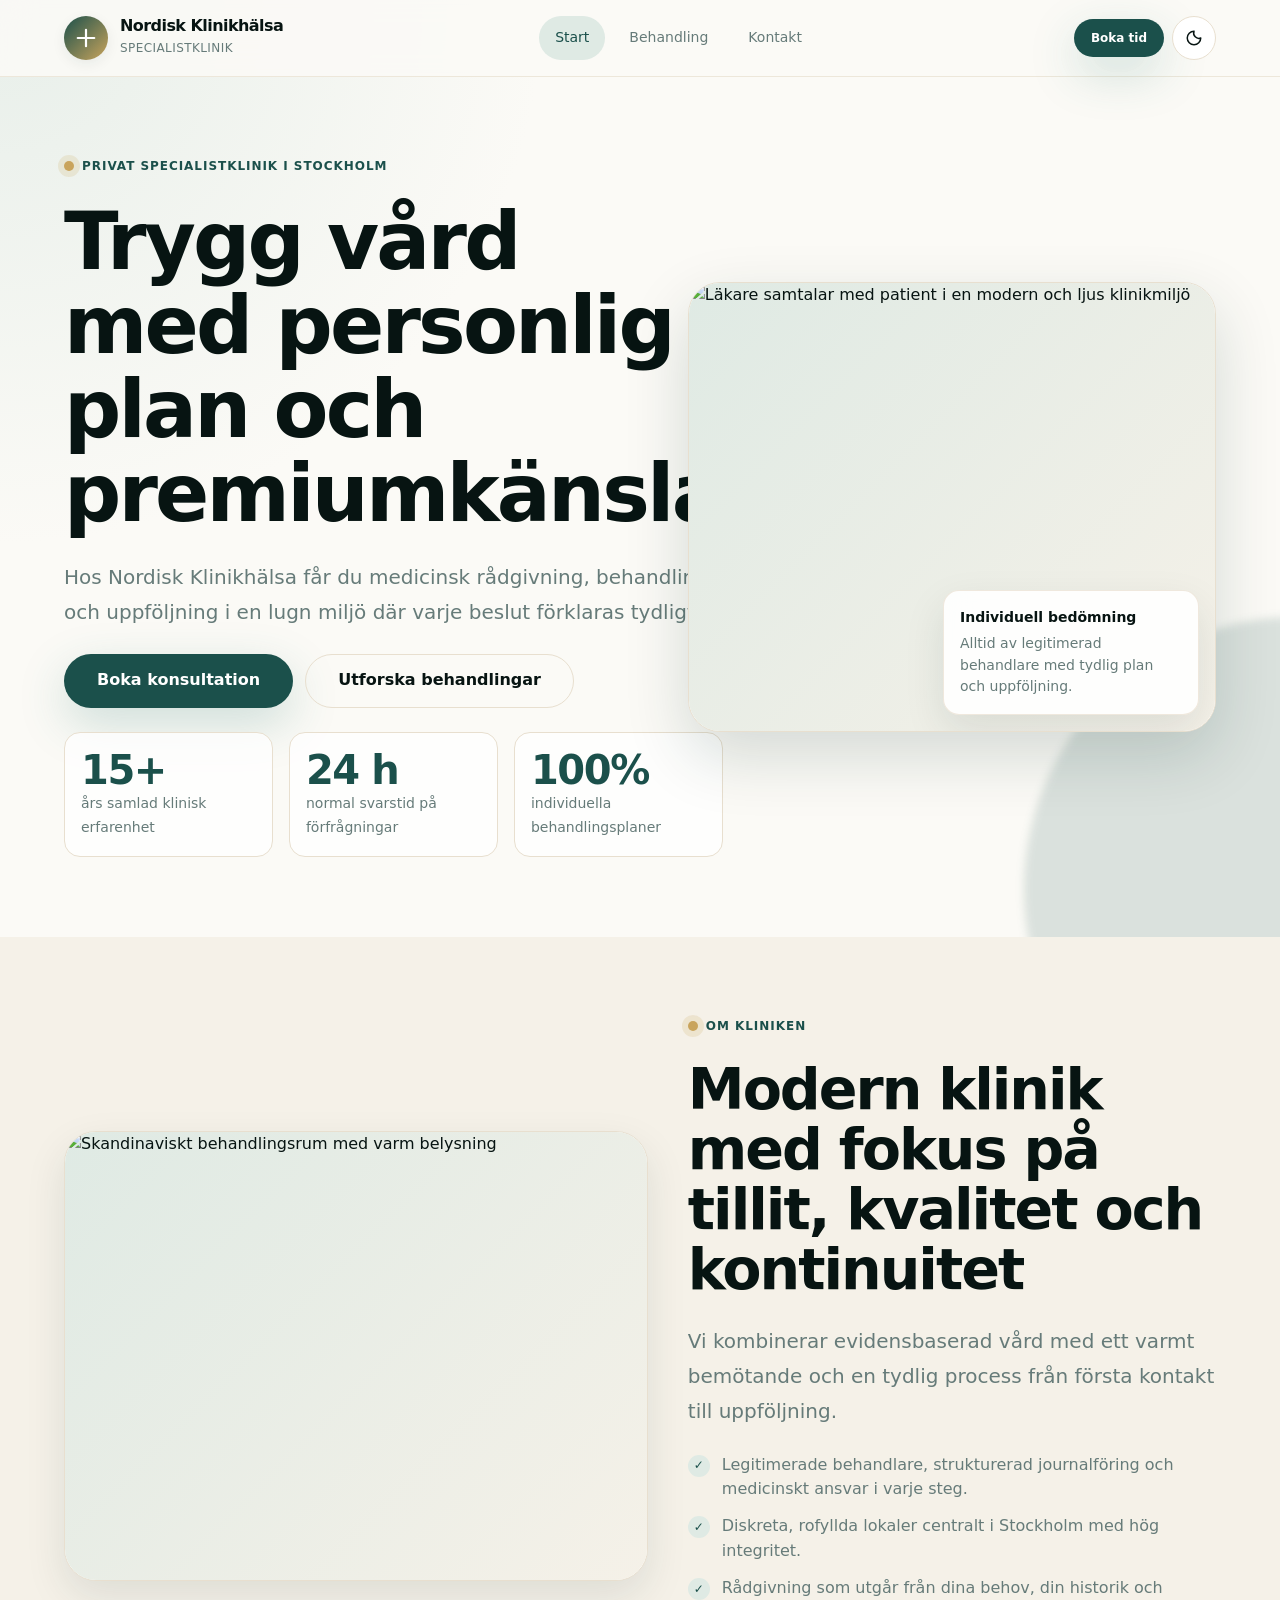
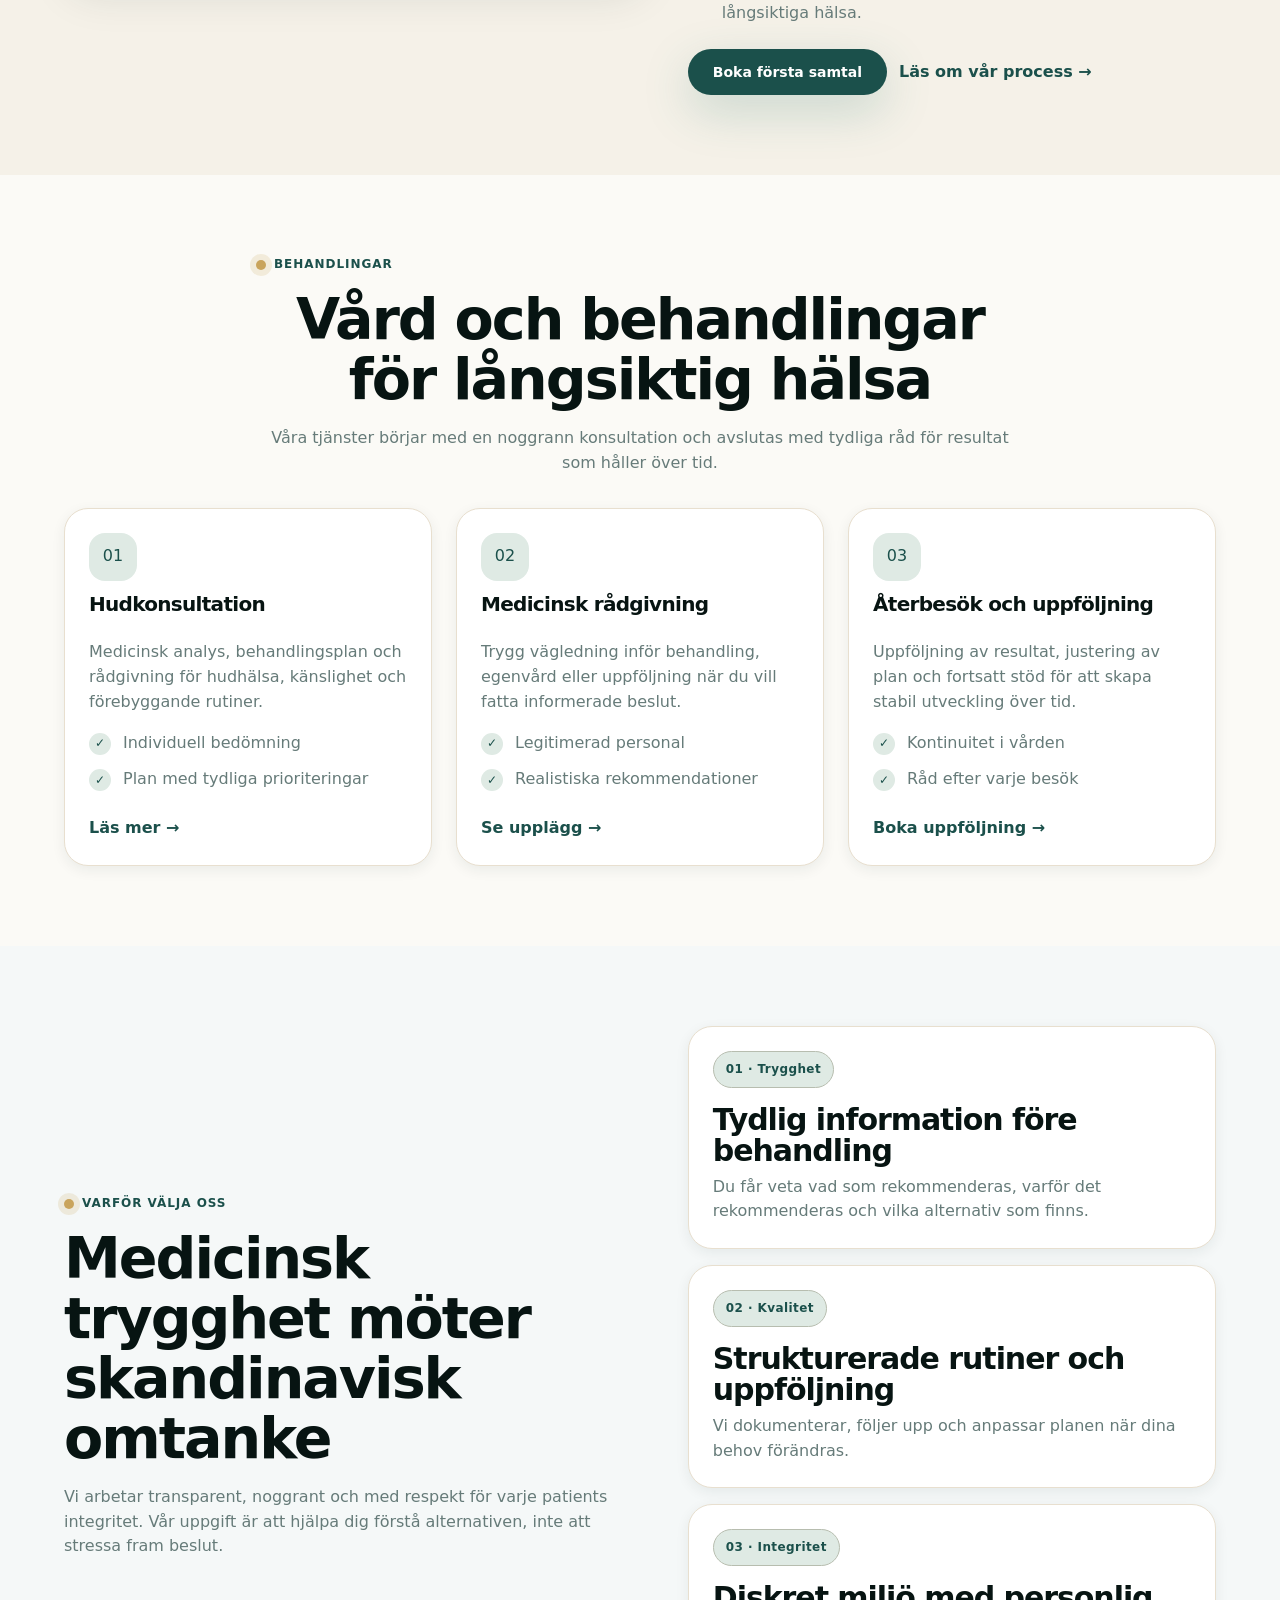
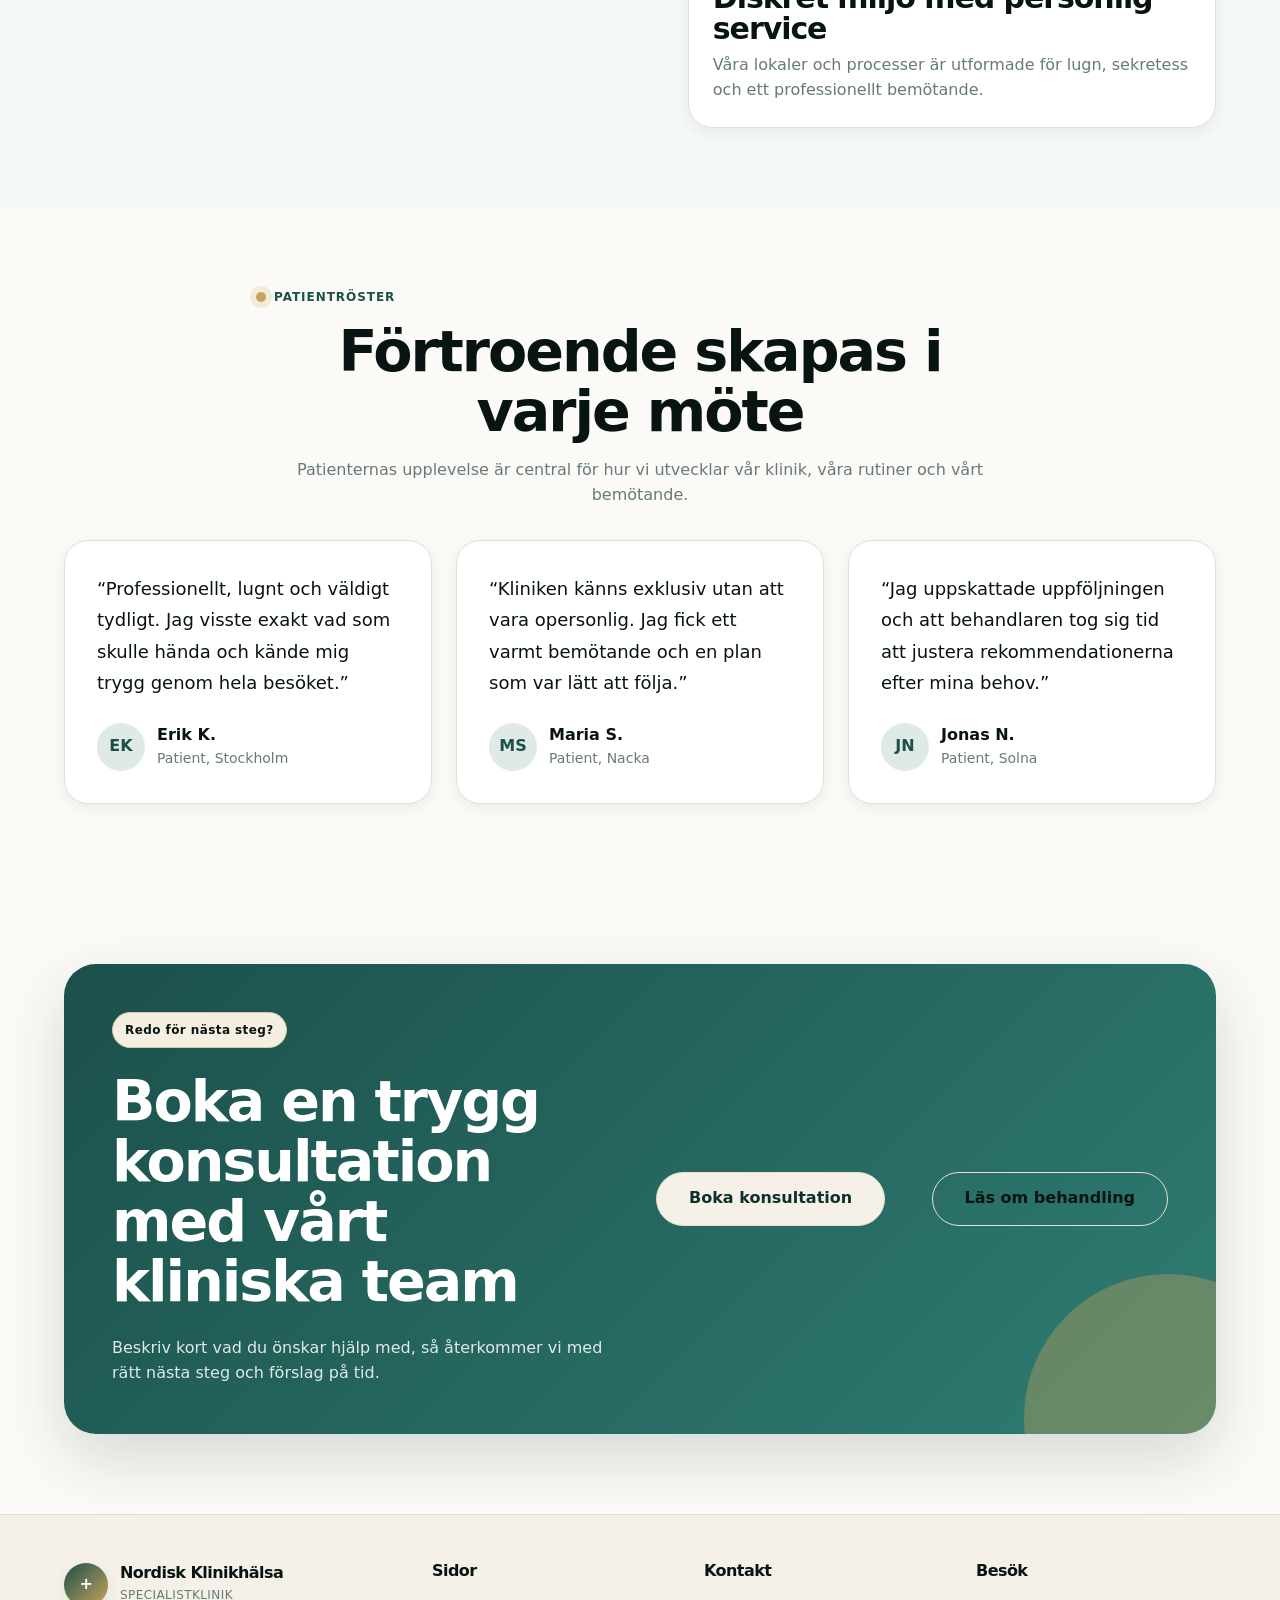
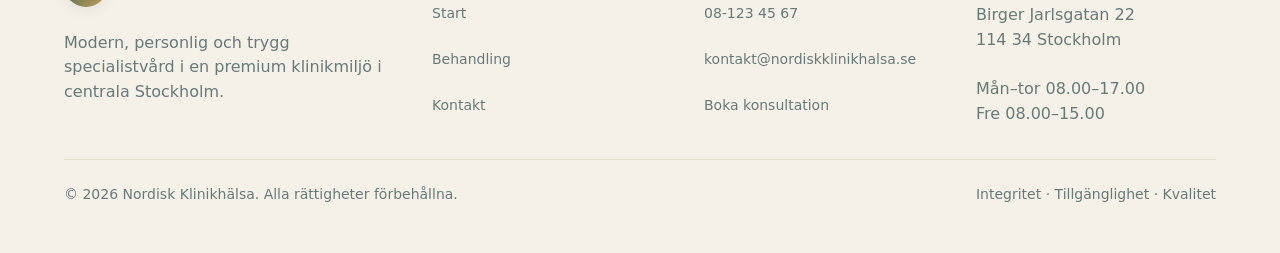
==== commit 237c6a4a: "Generate site via Klar (6 files)" ====
--- a/index.html
+++ b/index.html
@@ -1,336 +1,306 @@
 <!DOCTYPE html>
-<html lang="en">
+<html lang="sv">
 <head>
-  <meta charset="utf-8" />
-  <meta name="viewport" content="width=device-width, initial-scale=1" />
-  <title>Minimal · Essays on Design, Systems, and Thoughtful Web Craft</title>
-  <meta name="description" content="Minimal is a fast, accessible blog for practical essays on design systems, editorial workflows, typography, performance, and sustainable product craft." />
-  <meta name="robots" content="index, follow" />
-  <meta property="og:title" content="Minimal · Thoughtful Web Craft" />
-  <meta property="og:description" content="Practical essays on design systems, writing workflows, performance, and modern publishing." />
-  <meta property="og:type" content="website" />
-  <meta property="og:url" content="index.html" />
-  <meta name="theme-color" content="#4f46e5" />
+  <meta charset="UTF-8" />
+  <meta name="viewport" content="width=device-width, initial-scale=1.0" />
+  <title>Nordisk Klinikhälsa · Privat specialistklinik i Stockholm</title>
+  <meta name="description" content="Nordisk Klinikhälsa erbjuder trygg, personlig och premium specialistvård i Stockholm. Boka konsultation för hudhälsa, medicinsk rådgivning och uppföljning." />
   <link rel="canonical" href="index.html" />
   <link rel="stylesheet" href="/style.css" />
-  <script src="script.js" defer></script>
 </head>
 <body>
-  <a class="skip-link" href="#main">Skip to content</a>
-
   <header class="site-header">
-    <div class="container site-header__inner">
-      <a class="brand" href="index.html" aria-label="Minimal home">
-        <span class="brand__mark" aria-hidden="true">M</span>
-        <span>Minimal</span>
+    <div class="container header-inner">
+      <a class="brand" href="index.html" aria-label="Nordisk Klinikhälsa startsida">
+        <span class="brand-mark" aria-hidden="true">
+          <svg width="22" height="22" viewBox="0 0 24 24" fill="none" aria-hidden="true">
+            <path d="M12 3v18M3 12h18" stroke="currentColor" stroke-width="2.4" stroke-linecap="round"/>
+          </svg>
+        </span>
+        <span class="brand-text">
+          <span class="brand-name">Nordisk Klinikhälsa</span>
+          <span class="brand-subtitle">Specialistklinik</span>
+        </span>
       </a>
 
-      <nav class="nav" id="primary-navigation" data-primary-nav aria-label="Primary navigation">
-        <a class="nav-link" href="index.html" aria-current="page">Home</a>
-        <a class="nav-link" href="post.html">Featured Post</a>
-        <a class="nav-link" href="contact.html">Contact</a>
+      <nav class="site-nav" aria-label="Huvudmeny">
+        <a class="nav-link" href="index.html" aria-current="page">Start</a>
+        <a class="nav-link" href="behandling.html">Behandling</a>
+        <a class="nav-link" href="kontakt.html">Kontakt</a>
       </nav>
 
       <div class="header-actions">
-        <button class="theme-toggle" type="button" aria-label="Toggle theme" aria-pressed="false">☾</button>
-        <button class="menu-toggle" type="button" data-menu-toggle aria-label="Open menu" aria-controls="primary-navigation" aria-expanded="false">
-          <span aria-hidden="true">☰</span>
+        <a class="btn btn-primary btn-sm" href="kontakt.html">Boka tid</a>
+        <button class="theme-toggle" type="button" aria-label="Toggle theme">
+          <svg width="18" height="18" viewBox="0 0 24 24" fill="none" aria-hidden="true">
+            <path d="M12 3a9 9 0 1 0 9 9 7 7 0 0 1-9-9Z" stroke="currentColor" stroke-width="2" stroke-linejoin="round"/>
+          </svg>
+        </button>
+        <button class="mobile-toggle" type="button" aria-label="Öppna meny" aria-expanded="false">
+          <span class="mobile-toggle__bars" aria-hidden="true"></span>
         </button>
       </div>
     </div>
   </header>
 
-  <main id="main">
+  <main>
+    <section class="hero">
+      <div class="container hero-inner">
+        <div class="hero-content reveal">
+          <span class="eyebrow">Privat specialistklinik i Stockholm</span>
+          <h1>Trygg vård med personlig plan och premiumkänsla</h1>
+          <p class="lead">Hos Nordisk Klinikhälsa får du medicinsk rådgivning, behandling och uppföljning i en lugn miljö där varje beslut förklaras tydligt.</p>
+          <div class="hero-actions">
+            <a class="btn btn-primary btn-lg" href="kontakt.html">Boka konsultation</a>
+            <a class="btn btn-outline btn-lg" href="behandling.html">Utforska behandlingar</a>
+          </div>
+          <div class="stat-grid">
+            <div class="stat">
+              <span class="stat__value">15+</span>
+              <span class="stat__label">års samlad klinisk erfarenhet</span>
+            </div>
+            <div class="stat">
+              <span class="stat__value">24 h</span>
+              <span class="stat__label">normal svarstid på förfrågningar</span>
+            </div>
+            <div class="stat">
+              <span class="stat__value">100%</span>
+              <span class="stat__label">individuella behandlingsplaner</span>
+            </div>
+          </div>
+        </div>
+
+        <div class="hero-media reveal">
+          <div class="hero-card">
+            <img class="hero-image" src="https://images.unsplash.com/photo-1651008376811-b90baee60c1f?auto=format&fit=crop&w=1200&q=80" alt="Läkare samtalar med patient i en modern och ljus klinikmiljö" />
+            <div class="hero-note">
+              <strong>Individuell bedömning</strong>
+              <span>Alltid av legitimerad behandlare med tydlig plan och uppföljning.</span>
+            </div>
+          </div>
+        </div>
+      </div>
+    </section>
+
+    <section class="section bg-secondary">
+      <div class="container split">
+        <div class="media-card reveal">
+          <img class="media-image aspect-video object-cover" src="https://images.unsplash.com/photo-1629909615184-74f495363b67?auto=format&fit=crop&w=1000&q=80" alt="Skandinaviskt behandlingsrum med varm belysning" />
+        </div>
+        <div class="stack reveal">
+          <span class="eyebrow">Om kliniken</span>
+          <h2>Modern klinik med fokus på tillit, kvalitet och kontinuitet</h2>
+          <p class="lead">Vi kombinerar evidensbaserad vård med ett varmt bemötande och en tydlig process från första kontakt till uppföljning.</p>
+          <ul class="feature-list">
+            <li>Legitimerade behandlare, strukturerad journalföring och medicinskt ansvar i varje steg.</li>
+            <li>Diskreta, rofyllda lokaler centralt i Stockholm med hög integritet.</li>
+            <li>Rådgivning som utgår från dina behov, din historik och långsiktiga hälsa.</li>
+          </ul>
+          <div class="cluster">
+            <a class="btn btn-primary" href="kontakt.html">Boka första samtal</a>
+            <a class="cta-link" href="behandling.html">Läs om vår process →</a>
+          </div>
+        </div>
+      </div>
+    </section>
+
     <section class="section">
-      <div class="container hero">
-        <div class="hero__content">
-          <span class="badge">Independent ideas for modern teams</span>
-          <h1 class="hero__title">Make better digital work by thinking more clearly.</h1>
-          <p class="hero__lead">
-            Minimal publishes practical essays on design systems, writing workflows, performance,
-            and sustainable product craft — designed for focused reading on every device.
-          </p>
-          <div class="hero__actions">
-            <a class="btn btn-primary btn-lg" href="post.html">Read the featured essay</a>
-            <a class="btn btn-outline btn-lg" href="#latest-posts">Browse latest posts</a>
-          </div>
-        </div>
-
-        <article class="hero-card" aria-labelledby="hero-card-title">
-          <div class="hero-card__media" aria-hidden="true">
-            <svg viewBox="0 0 800 500" role="img" aria-label="Abstract article layout illustration">
-              <rect width="800" height="500" fill="currentColor" opacity=".05"></rect>
-              <circle cx="230" cy="170" r="150" fill="currentColor" opacity=".15"></circle>
-              <circle cx="650" cy="360" r="110" fill="currentColor" opacity=".10"></circle>
-              <path d="M120 340h560M120 280h380M120 220h520M120 160h300" stroke="currentColor" stroke-width="20" opacity=".24"></path>
-            </svg>
-          </div>
-          <div class="hero-card__body">
-            <div class="post-meta">
-              <span>Featured</span>
-              <span aria-hidden="true">·</span>
-              <span>8 min read</span>
-            </div>
-            <h2 class="text-2xl" id="hero-card-title">
-              <a href="post.html">Design systems that respect editorial rhythm</a>
-            </h2>
-            <p class="text-muted-foreground">
-              How reusable patterns can support distinctive long-form storytelling without slowing a team down.
-            </p>
-            <a class="cta-link" href="post.html">Read the essay →</a>
-          </div>
-        </article>
-      </div>
-    </section>
-
-    <section class="section bg-muted" aria-labelledby="featured-title">
       <div class="container">
-        <div class="section-heading">
-          <span class="section-heading__eyebrow">Featured essay</span>
-          <h2 id="featured-title">Systems for thoughtful publishing</h2>
-          <p class="section-heading__lead">
-            A practical look at how writers and designers can share one visual language while preserving the pace of a good story.
-          </p>
-        </div>
-
-        <article class="featured-post">
-          <div class="featured-post__media" aria-hidden="true">
-            <svg viewBox="0 0 900 560" role="img" aria-label="Abstract editorial workflow illustration">
-              <rect width="900" height="560" fill="currentColor" opacity=".05"></rect>
-              <circle cx="700" cy="130" r="170" fill="currentColor" opacity=".12"></circle>
-              <circle cx="160" cy="410" r="90" fill="currentColor" opacity=".10"></circle>
-              <path d="M100 380 C260 180 430 480 610 240 S810 250 850 150" stroke="currentColor" stroke-width="34" fill="none" opacity=".28"></path>
-              <path d="M120 120h340M120 180h220M120 440h430" stroke="currentColor" stroke-width="18" opacity=".18"></path>
-            </svg>
-          </div>
-          <div class="featured-post__body">
-            <span class="badge">Design systems</span>
-            <h3><a href="post.html">Design systems that respect editorial rhythm</a></h3>
-            <p class="text-muted-foreground">
-              A design system should make publishing feel faster without forcing every article into the same shape.
-              This essay explores practical defaults for long-form pages, reusable cards, and flexible section patterns.
-            </p>
-            <div class="post-meta">
-              <span>By Mara Ellis</span>
-              <span aria-hidden="true">·</span>
-              <time datetime="2026-02-18">Feb 18, 2026</time>
-              <span aria-hidden="true">·</span>
-              <span>8 min read</span>
-            </div>
-            <a class="btn btn-primary" href="post.html">Continue reading</a>
-          </div>
-        </article>
-      </div>
-    </section>
-
-    <section class="section" id="latest-posts" aria-labelledby="latest-title">
+        <div class="section-header section-header--center mb-8 reveal">
+          <span class="eyebrow">Behandlingar</span>
+          <h2>Vård och behandlingar för långsiktig hälsa</h2>
+          <p>Våra tjänster börjar med en noggrann konsultation och avslutas med tydliga råd för resultat som håller över tid.</p>
+        </div>
+
+        <div class="grid md:grid-cols-3">
+          <article class="card service-card reveal">
+            <div class="card__header">
+              <span class="card__icon" aria-hidden="true">01</span>
+              <h3 class="card__title">Hudkonsultation</h3>
+            </div>
+            <div class="card__body">
+              <p>Medicinsk analys, behandlingsplan och rådgivning för hudhälsa, känslighet och förebyggande rutiner.</p>
+              <ul class="feature-list">
+                <li>Individuell bedömning</li>
+                <li>Plan med tydliga prioriteringar</li>
+              </ul>
+            </div>
+            <div class="card__footer">
+              <a class="cta-link" href="behandling.html">Läs mer →</a>
+            </div>
+          </article>
+
+          <article class="card service-card reveal">
+            <div class="card__header">
+              <span class="card__icon" aria-hidden="true">02</span>
+              <h3 class="card__title">Medicinsk rådgivning</h3>
+            </div>
+            <div class="card__body">
+              <p>Trygg vägledning inför behandling, egenvård eller uppföljning när du vill fatta informerade beslut.</p>
+              <ul class="feature-list">
+                <li>Legitimerad personal</li>
+                <li>Realistiska rekommendationer</li>
+              </ul>
+            </div>
+            <div class="card__footer">
+              <a class="cta-link" href="behandling.html">Se upplägg →</a>
+            </div>
+          </article>
+
+          <article class="card service-card reveal">
+            <div class="card__header">
+              <span class="card__icon" aria-hidden="true">03</span>
+              <h3 class="card__title">Återbesök och uppföljning</h3>
+            </div>
+            <div class="card__body">
+              <p>Uppföljning av resultat, justering av plan och fortsatt stöd för att skapa stabil utveckling över tid.</p>
+              <ul class="feature-list">
+                <li>Kontinuitet i vården</li>
+                <li>Råd efter varje besök</li>
+              </ul>
+            </div>
+            <div class="card__footer">
+              <a class="cta-link" href="kontakt.html">Boka uppföljning →</a>
+            </div>
+          </article>
+        </div>
+      </div>
+    </section>
+
+    <section class="section bg-muted">
+      <div class="container split">
+        <div class="section-header reveal">
+          <span class="eyebrow">Varför välja oss</span>
+          <h2>Medicinsk trygghet möter skandinavisk omtanke</h2>
+          <p>Vi arbetar transparent, noggrant och med respekt för varje patients integritet. Vår uppgift är att hjälpa dig förstå alternativen, inte att stressa fram beslut.</p>
+        </div>
+
+        <div class="grid gap-4">
+          <article class="card p-6 reveal">
+            <span class="badge badge-primary mb-4">01 · Trygghet</span>
+            <h3 class="mb-2">Tydlig information före behandling</h3>
+            <p>Du får veta vad som rekommenderas, varför det rekommenderas och vilka alternativ som finns.</p>
+          </article>
+          <article class="card p-6 reveal">
+            <span class="badge badge-primary mb-4">02 · Kvalitet</span>
+            <h3 class="mb-2">Strukturerade rutiner och uppföljning</h3>
+            <p>Vi dokumenterar, följer upp och anpassar planen när dina behov förändras.</p>
+          </article>
+          <article class="card p-6 reveal">
+            <span class="badge badge-primary mb-4">03 · Integritet</span>
+            <h3 class="mb-2">Diskret miljö med personlig service</h3>
+            <p>Våra lokaler och processer är utformade för lugn, sekretess och ett professionellt bemötande.</p>
+          </article>
+        </div>
+      </div>
+    </section>
+
+    <section class="section">
       <div class="container">
-        <div class="section-heading">
-          <span class="section-heading__eyebrow">Latest posts</span>
-          <h2 id="latest-title">Fresh thinking for makers and editors</h2>
-          <p class="section-heading__lead">
-            Short, useful essays on the systems behind high-quality digital publishing.
-          </p>
-        </div>
-
-        <div class="grid md:grid-cols-2 lg:grid-cols-3">
-          <article class="post-card">
-            <div class="post-card__media" aria-hidden="true">
-              <svg viewBox="0 0 800 500" role="img" aria-label="Abstract checklist illustration">
-                <rect width="800" height="500" fill="currentColor" opacity=".06"></rect>
-                <circle cx="180" cy="140" r="120" fill="currentColor" opacity=".14"></circle>
-                <path d="M150 310h500M150 250h420M150 190h480" stroke="currentColor" stroke-width="24" opacity=".22"></path>
-              </svg>
-            </div>
-            <div class="post-card__body">
-              <div class="post-meta">
-                <span>Workflow</span>
-                <span aria-hidden="true">·</span>
-                <time datetime="2026-02-10">Feb 10, 2026</time>
-                <span aria-hidden="true">·</span>
-                <span>5 min read</span>
+        <div class="section-header section-header--center mb-8 reveal">
+          <span class="eyebrow">Patientröster</span>
+          <h2>Förtroende skapas i varje möte</h2>
+          <p>Patienternas upplevelse är central för hur vi utvecklar vår klinik, våra rutiner och vårt bemötande.</p>
+        </div>
+
+        <div class="grid md:grid-cols-3">
+          <article class="testimonial reveal">
+            <blockquote>“Professionellt, lugnt och väldigt tydligt. Jag visste exakt vad som skulle hända och kände mig trygg genom hela besöket.”</blockquote>
+            <div class="testimonial__author">
+              <span class="avatar" aria-hidden="true">EK</span>
+              <div>
+                <strong>Erik K.</strong>
+                <p class="text-sm">Patient, Stockholm</p>
               </div>
-              <h3><a href="post.html">A simpler checklist for publishing day</a></h3>
-              <p class="text-muted-foreground">
-                The small rituals that keep teams aligned before an article goes live.
-              </p>
-              <a class="cta-link" href="post.html">Read more →</a>
-            </div>
-          </article>
-
-          <article class="post-card">
-            <div class="post-card__media" aria-hidden="true">
-              <svg viewBox="0 0 800 500" role="img" aria-label="Abstract performance illustration">
-                <rect width="800" height="500" fill="currentColor" opacity=".06"></rect>
-                <path d="M100 330h600M100 250h480M100 170h560" stroke="currentColor" stroke-width="26" opacity=".20"></path>
-                <circle cx="610" cy="150" r="90" fill="currentColor" opacity=".12"></circle>
-              </svg>
-            </div>
-            <div class="post-card__body">
-              <div class="post-meta">
-                <span>Performance</span>
-                <span aria-hidden="true">·</span>
-                <time datetime="2026-02-04">Feb 4, 2026</time>
-                <span aria-hidden="true">·</span>
-                <span>4 min read</span>
+            </div>
+          </article>
+
+          <article class="testimonial reveal">
+            <blockquote>“Kliniken känns exklusiv utan att vara opersonlig. Jag fick ett varmt bemötande och en plan som var lätt att följa.”</blockquote>
+            <div class="testimonial__author">
+              <span class="avatar" aria-hidden="true">MS</span>
+              <div>
+                <strong>Maria S.</strong>
+                <p class="text-sm">Patient, Nacka</p>
               </div>
-              <h3><a href="post.html">Fast pages begin with fewer decisions</a></h3>
-              <p class="text-muted-foreground">
-                Why constrained design systems often produce faster, more resilient websites.
-              </p>
-              <a class="cta-link" href="post.html">Read more →</a>
-            </div>
-          </article>
-
-          <article class="post-card">
-            <div class="post-card__media" aria-hidden="true">
-              <svg viewBox="0 0 800 500" role="img" aria-label="Abstract typography illustration">
-                <rect width="800" height="500" fill="currentColor" opacity=".06"></rect>
-                <circle cx="600" cy="250" r="170" fill="currentColor" opacity=".13"></circle>
-                <path d="M130 150h330M130 220h540M130 290h390M130 360h470" stroke="currentColor" stroke-width="19" opacity=".22"></path>
-              </svg>
-            </div>
-            <div class="post-card__body">
-              <div class="post-meta">
-                <span>Typography</span>
-                <span aria-hidden="true">·</span>
-                <time datetime="2026-01-28">Jan 28, 2026</time>
-                <span aria-hidden="true">·</span>
-                <span>7 min read</span>
+            </div>
+          </article>
+
+          <article class="testimonial reveal">
+            <blockquote>“Jag uppskattade uppföljningen och att behandlaren tog sig tid att justera rekommendationerna efter mina behov.”</blockquote>
+            <div class="testimonial__author">
+              <span class="avatar" aria-hidden="true">JN</span>
+              <div>
+                <strong>Jonas N.</strong>
+                <p class="text-sm">Patient, Solna</p>
               </div>
-              <h3><a href="post.html">The quiet power of a readable measure</a></h3>
-              <p class="text-muted-foreground">
-                Line length, rhythm, and contrast choices that make long reads feel lighter.
-              </p>
-              <a class="cta-link" href="post.html">Read more →</a>
-            </div>
-          </article>
-
-          <article class="post-card">
-            <div class="post-card__media" aria-hidden="true">
-              <svg viewBox="0 0 800 500" role="img" aria-label="Abstract notes illustration">
-                <rect width="800" height="500" fill="currentColor" opacity=".06"></rect>
-                <circle cx="210" cy="330" r="120" fill="currentColor" opacity=".13"></circle>
-                <path d="M180 150h440M180 215h320M180 280h500" stroke="currentColor" stroke-width="22" opacity=".22"></path>
-              </svg>
-            </div>
-            <div class="post-card__body">
-              <div class="post-meta">
-                <span>Research</span>
-                <span aria-hidden="true">·</span>
-                <time datetime="2026-01-20">Jan 20, 2026</time>
-                <span aria-hidden="true">·</span>
-                <span>6 min read</span>
-              </div>
-              <h3><a href="post.html">Turning raw notes into useful essays</a></h3>
-              <p class="text-muted-foreground">
-                A lightweight method for moving from research fragments to published insight.
-              </p>
-              <a class="cta-link" href="post.html">Read more →</a>
-            </div>
-          </article>
-
-          <article class="post-card">
-            <div class="post-card__media" aria-hidden="true">
-              <svg viewBox="0 0 800 500" role="img" aria-label="Abstract accessibility illustration">
-                <rect width="800" height="500" fill="currentColor" opacity=".06"></rect>
-                <circle cx="400" cy="250" r="155" fill="currentColor" opacity=".12"></circle>
-                <path d="M230 250h340M400 80v340" stroke="currentColor" stroke-width="24" opacity=".22"></path>
-              </svg>
-            </div>
-            <div class="post-card__body">
-              <div class="post-meta">
-                <span>Accessibility</span>
-                <span aria-hidden="true">·</span>
-                <time datetime="2026-01-12">Jan 12, 2026</time>
-                <span aria-hidden="true">·</span>
-                <span>5 min read</span>
-              </div>
-              <h3><a href="post.html">Accessible defaults are editorial defaults</a></h3>
-              <p class="text-muted-foreground">
-                How semantic structure and readable states protect every reader's experience.
-              </p>
-              <a class="cta-link" href="post.html">Read more →</a>
-            </div>
-          </article>
-
-          <article class="post-card">
-            <div class="post-card__media" aria-hidden="true">
-              <svg viewBox="0 0 800 500" role="img" aria-label="Abstract collaboration illustration">
-                <rect width="800" height="500" fill="currentColor" opacity=".06"></rect>
-                <circle cx="250" cy="210" r="100" fill="currentColor" opacity=".12"></circle>
-                <circle cx="520" cy="290" r="130" fill="currentColor" opacity=".14"></circle>
-                <path d="M310 230 C390 160 450 360 540 270" stroke="currentColor" stroke-width="22" fill="none" opacity=".25"></path>
-              </svg>
-            </div>
-            <div class="post-card__body">
-              <div class="post-meta">
-                <span>Teams</span>
-                <span aria-hidden="true">·</span>
-                <time datetime="2026-01-05">Jan 5, 2026</time>
-                <span aria-hidden="true">·</span>
-                <span>6 min read</span>
-              </div>
-              <h3><a href="post.html">Shared language for faster critique</a></h3>
-              <p class="text-muted-foreground">
-                The vocabulary that helps product, design, and editorial teams improve work together.
-              </p>
-              <a class="cta-link" href="post.html">Read more →</a>
-            </div>
-          </article>
-        </div>
-      </div>
-    </section>
-
-    <section class="section" aria-labelledby="newsletter-title">
-      <div class="container cta">
-        <div class="grid md:grid-cols-2 items-center gap-8">
-          <div class="stack">
-            <span class="badge">Monthly briefing</span>
-            <h2 id="newsletter-title">Get the best essays in one calm email.</h2>
-            <p>
-              One thoughtful digest with new posts, reading notes, and practical resources for digital teams.
-            </p>
-          </div>
-          <form class="form" action="#" method="post" aria-label="Newsletter signup">
-            <div class="field">
-              <label class="label text-background" for="newsletter-email">Email address</label>
-              <input class="input" id="newsletter-email" name="email" type="email" autocomplete="email" placeholder="reader@example.com" />
-            </div>
-            <button class="btn btn-primary" type="submit">Subscribe</button>
-          </form>
+            </div>
+          </article>
+        </div>
+      </div>
+    </section>
+
+    <section class="section">
+      <div class="container">
+        <div class="cta reveal">
+          <div class="grid md:grid-cols-2 md:items-center gap-8">
+            <div class="stack">
+              <span class="badge badge-accent">Redo för nästa steg?</span>
+              <h2>Boka en trygg konsultation med vårt kliniska team</h2>
+              <p>Beskriv kort vad du önskar hjälp med, så återkommer vi med rätt nästa steg och förslag på tid.</p>
+            </div>
+            <div class="cluster md:justify-between">
+              <a class="btn btn-secondary btn-lg" href="kontakt.html">Boka konsultation</a>
+              <a class="btn btn-outline btn-lg" href="behandling.html">Läs om behandling</a>
+            </div>
+          </div>
         </div>
       </div>
     </section>
   </main>
 
   <footer class="site-footer">
-    <div class="container site-footer__inner">
-      <div class="stack">
-        <a class="brand" href="index.html">
-          <span class="brand__mark" aria-hidden="true">M</span>
-          <span>Minimal</span>
-        </a>
-        <p>A minimalist publication about design systems, writing, and thoughtful web craft.</p>
-      </div>
-      <div class="stack">
-        <h2 class="text-base">Explore</h2>
-        <a class="footer-link" href="index.html">Home</a>
-        <a class="footer-link" href="post.html">Featured Post</a>
-        <a class="footer-link" href="contact.html">Contact</a>
-      </div>
-      <div class="stack">
-        <h2 class="text-base">Topics</h2>
-        <a class="footer-link" href="post.html">Design Systems</a>
-        <a class="footer-link" href="post.html">Typography</a>
-        <a class="footer-link" href="post.html">Performance</a>
-      </div>
-      <div class="stack">
-        <h2 class="text-base">Connect</h2>
-        <a class="footer-link" href="contact.html">Pitch a story</a>
-        <a class="footer-link" href="contact.html">Contact the editor</a>
+    <div class="container footer-inner">
+      <div class="footer-grid">
+        <div class="stack">
+          <a class="brand" href="index.html" aria-label="Nordisk Klinikhälsa startsida">
+            <span class="brand-mark" aria-hidden="true">+</span>
+            <span class="brand-text">
+              <span class="brand-name">Nordisk Klinikhälsa</span>
+              <span class="brand-subtitle">Specialistklinik</span>
+            </span>
+          </a>
+          <p>Modern, personlig och trygg specialistvård i en premium klinikmiljö i centrala Stockholm.</p>
+        </div>
+
+        <div class="stack">
+          <h3 class="text-base">Sidor</h3>
+          <a class="footer-link" href="index.html">Start</a>
+          <a class="footer-link" href="behandling.html">Behandling</a>
+          <a class="footer-link" href="kontakt.html">Kontakt</a>
+        </div>
+
+        <div class="stack">
+          <h3 class="text-base">Kontakt</h3>
+          <a class="footer-link" href="tel:+4681234567">08-123 45 67</a>
+          <a class="footer-link" href="mailto:kontakt@nordiskklinikhalsa.se">kontakt@nordiskklinikhalsa.se</a>
+          <a class="footer-link" href="kontakt.html">Boka konsultation</a>
+        </div>
+
+        <div class="stack">
+          <h3 class="text-base">Besök</h3>
+          <p>Birger Jarlsgatan 22<br />114 34 Stockholm</p>
+          <p>Mån–tor 08.00–17.00<br />Fre 08.00–15.00</p>
+        </div>
+      </div>
+
+      <div class="footer-bottom">
+        <span>© 2026 Nordisk Klinikhälsa. Alla rättigheter förbehållna.</span>
+        <span>Integritet · Tillgänglighet · Kvalitet</span>
       </div>
     </div>
   </footer>
+
+  <script src="script.js"></script>
 </body>
 </html>
--- a/style.css
+++ b/style.css
@@ -1,82 +1,79 @@
-/*
-Assumptions: modern minimalist 3-page blog (home, post, contact) with neutral typography,
-soft indigo accent, editorial long-form reading experience, localStorage-powered theme,
-and no external assets or font dependencies.
-*/
+/* Assumptions: Premium Swedish healthcare clinic website with 3 pages (Startsida, Behandling, Kontakt), Scandinavian calm design, deep teal + warm ivory palette, system-ui typography, no external assets or dependencies. */
 
 /* ==========================================================================
    1. Design tokens
    ========================================================================== */
 
 :root {
+  /* Raw palette */
   --color-white: #ffffff;
-  --color-black: #070814;
-  --color-slate-50: #f8fafc;
-  --color-slate-100: #f1f5f9;
-  --color-slate-200: #e2e8f0;
-  --color-slate-300: #cbd5e1;
-  --color-slate-500: #64748b;
-  --color-slate-600: #475569;
-  --color-slate-700: #334155;
-  --color-slate-800: #1e293b;
-  --color-slate-900: #0f172a;
-  --color-indigo-50: #eef2ff;
-  --color-indigo-100: #e0e7ff;
-  --color-indigo-500: #6366f1;
-  --color-indigo-600: #4f46e5;
-  --color-indigo-700: #4338ca;
-  --color-emerald-500: #10b981;
-  --color-rose-500: #f43f5e;
-  --color-amber-400: #fbbf24;
-
-  --background: var(--color-white);
-  --foreground: var(--color-slate-900);
-  --primary: var(--color-indigo-600);
+  --color-black: #071412;
+  --color-ivory-50: #fbfaf6;
+  --color-ivory-100: #f5f1e8;
+  --color-sand-200: #e8dfcf;
+  --color-sand-300: #d9cbb7;
+  --color-sage-100: #dfeae4;
+  --color-sage-200: #c9dbd2;
+  --color-teal-300: #8bbab1;
+  --color-teal-500: #2f7d73;
+  --color-teal-600: #24665f;
+  --color-teal-700: #1b504b;
+  --color-teal-900: #0f302d;
+  --color-bluegray-50: #f5f8f8;
+  --color-bluegray-100: #e8eeee;
+  --color-bluegray-300: #b8c8c7;
+  --color-bluegray-500: #667b79;
+  --color-bluegray-700: #334846;
+  --color-red-500: #b54040;
+  --color-gold-400: #c9a45c;
+
+  /* Semantic colors */
+  --background: var(--color-ivory-50);
+  --foreground: var(--color-black);
+  --primary: var(--color-teal-700);
   --primary-foreground: var(--color-white);
-  --secondary: var(--color-slate-100);
-  --secondary-foreground: var(--color-slate-900);
-  --muted: var(--color-slate-100);
-  --muted-foreground: var(--color-slate-600);
-  --accent: var(--color-indigo-50);
-  --accent-foreground: var(--color-indigo-700);
-  --destructive: var(--color-rose-500);
+  --primary-soft: var(--color-sage-100);
+  --secondary: var(--color-ivory-100);
+  --secondary-foreground: var(--color-teal-900);
+  --muted: var(--color-bluegray-50);
+  --muted-foreground: var(--color-bluegray-500);
+  --accent: var(--color-gold-400);
+  --accent-foreground: var(--color-black);
+  --destructive: var(--color-red-500);
   --destructive-foreground: var(--color-white);
-  --border: var(--color-slate-200);
-  --input: var(--color-slate-200);
-  --ring: var(--color-indigo-500);
+  --border: var(--color-sand-200);
+  --input: var(--color-bluegray-100);
+  --ring: var(--color-teal-500);
   --card: var(--color-white);
-  --card-foreground: var(--color-slate-900);
-  --success: var(--color-emerald-500);
-  --warning: var(--color-amber-400);
-
+  --card-foreground: var(--color-black);
+  --overlay: rgba(7, 20, 18, 0.58);
+
+  /* Typography */
   --font-sans: ui-sans-serif, system-ui, -apple-system, BlinkMacSystemFont, "Segoe UI", sans-serif;
-  --font-serif: ui-serif, Georgia, Cambria, "Times New Roman", Times, serif;
-  --font-mono: ui-monospace, SFMono-Regular, Menlo, Monaco, Consolas, "Liberation Mono", monospace;
-
+  --font-serif: Georgia, "Times New Roman", serif;
   --text-xs: 0.75rem;
   --text-sm: 0.875rem;
   --text-base: 1rem;
   --text-lg: 1.125rem;
   --text-xl: 1.25rem;
-  --text-2xl: 1.5rem;
-  --text-3xl: 1.875rem;
-  --text-4xl: 2.5rem;
-  --text-5xl: clamp(3rem, 7vw, 5.5rem);
-
+  --text-2xl: clamp(1.5rem, 1.25rem + 0.8vw, 1.875rem);
+  --text-3xl: clamp(1.875rem, 1.45rem + 1.4vw, 2.5rem);
+  --text-4xl: clamp(2.25rem, 1.65rem + 2.4vw, 3.75rem);
+  --text-5xl: clamp(3rem, 2.2rem + 3.5vw, 5.25rem);
   --font-normal: 400;
   --font-medium: 500;
   --font-semibold: 650;
   --font-bold: 760;
-
   --leading-tight: 1.05;
-  --leading-snug: 1.2;
+  --leading-snug: 1.18;
   --leading-normal: 1.55;
   --leading-relaxed: 1.75;
-
-  --tracking-tight: -0.04em;
+  --tracking-tight: -0.035em;
   --tracking-normal: 0;
-  --tracking-wide: 0.08em;
-
+  --tracking-wide: 0.035em;
+  --tracking-wider: 0.08em;
+
+  /* Spacing */
   --space-0: 0;
   --space-1: 0.25rem;
   --space-2: 0.5rem;
@@ -84,28 +81,59 @@
   --space-4: 1rem;
   --space-6: 1.5rem;
   --space-8: 2rem;
+  --space-10: 2.5rem;
   --space-12: 3rem;
   --space-16: 4rem;
-
+  --space-20: 5rem;
+
+  /* Layout */
   --content-width: 72rem;
-  --content-narrow: 44rem;
-  --content-wide: 86rem;
-  --header-height: 4.5rem;
-
+  --content-narrow: 48rem;
+  --content-wide: 84rem;
+  --header-height: 4.75rem;
+
+  /* Radius */
   --radius-none: 0;
   --radius-sm: 0.375rem;
   --radius-md: 0.75rem;
   --radius-lg: 1rem;
   --radius-xl: 1.5rem;
-  --radius-full: 999px;
-
+  --radius-2xl: 2rem;
+  --radius-full: 999rem;
+
+  /* Shadows */
   --shadow-none: none;
-  --shadow-sm: 0 1px 2px rgb(15 23 42 / 0.07);
-  --shadow-md: 0 12px 28px rgb(15 23 42 / 0.10);
-  --shadow-lg: 0 24px 70px rgb(15 23 42 / 0.14);
-
-  --transition-fast: 160ms ease;
-  --transition-base: 220ms ease;
+  --shadow-sm: 0 0.25rem 0.875rem rgba(15, 48, 45, 0.07);
+  --shadow-md: 0 1rem 2.5rem rgba(15, 48, 45, 0.1);
+  --shadow-lg: 0 1.5rem 4rem rgba(15, 48, 45, 0.16);
+  --shadow-glow: 0 1rem 3rem rgba(47, 125, 115, 0.22);
+
+  /* Motion */
+  --transition-fast: 150ms ease;
+  --transition: 240ms ease;
+  --transition-slow: 420ms ease;
+}
+
+.dark {
+  --background: #071412;
+  --foreground: #f8f5ef;
+  --primary: #8bbab1;
+  --primary-foreground: #071412;
+  --primary-soft: #173b37;
+  --secondary: #10221f;
+  --secondary-foreground: #f8f5ef;
+  --muted: #0e1d1b;
+  --muted-foreground: #a9bbb8;
+  --accent: #dfbd78;
+  --accent-foreground: #071412;
+  --destructive: #ff7a7a;
+  --destructive-foreground: #071412;
+  --border: #24413d;
+  --input: #18302d;
+  --ring: #8bbab1;
+  --card: #0d1f1c;
+  --card-foreground: #f8f5ef;
+  --overlay: rgba(0, 0, 0, 0.66);
 }
 
 /* ==========================================================================
@@ -123,13 +151,20 @@
   color-scheme: light;
 }
 
+html.dark {
+  color-scheme: dark;
+}
+
 body {
   margin: 0;
   min-height: 100vh;
-  background: var(--background);
+  background:
+    radial-gradient(circle at top left, color-mix(in srgb, var(--primary-soft) 70%, transparent), transparent 34rem),
+    var(--background);
   color: var(--foreground);
   font-family: var(--font-sans);
   font-size: var(--text-base);
+  font-weight: var(--font-normal);
   line-height: var(--leading-normal);
   text-rendering: optimizeLegibility;
   -webkit-font-smoothing: antialiased;
@@ -179,6 +214,10 @@
   font-size: var(--text-xl);
 }
 
+p {
+  color: var(--muted-foreground);
+}
+
 a {
   color: inherit;
   text-decoration: none;
@@ -186,16 +225,6 @@
 
 a:hover {
   color: var(--primary);
-}
-
-img,
-svg {
-  display: block;
-  max-width: 100%;
-}
-
-img {
-  height: auto;
 }
 
 button,
@@ -206,12 +235,32 @@
 }
 
 button {
-  cursor: pointer;
+  border: 0;
+}
+
+img,
+svg {
+  display: block;
+  max-width: 100%;
+}
+
+img {
+  height: auto;
+}
+
+ul,
+ol {
+  margin: 0;
 }
 
 :focus-visible {
-  outline: 3px solid var(--ring);
-  outline-offset: 3px;
+  outline: 0.1875rem solid var(--ring);
+  outline-offset: 0.1875rem;
+}
+
+::selection {
+  background: var(--primary);
+  color: var(--primary-foreground);
 }
 
 /* ==========================================================================
@@ -221,20 +270,35 @@
 .container,
 .container-narrow,
 .container-wide {
-  width: min(100% - var(--space-8), var(--content-width));
+  width: min(100% - calc(var(--space-4) * 2), var(--content-width));
   margin-inline: auto;
 }
 
 .container-narrow {
-  width: min(100% - var(--space-8), var(--content-narrow));
+  width: min(100% - calc(var(--space-4) * 2), var(--content-narrow));
 }
 
 .container-wide {
-  width: min(100% - var(--space-8), var(--content-wide));
+  width: min(100% - calc(var(--space-4) * 2), var(--content-wide));
 }
 
 .section {
+  padding-block: var(--space-16);
+}
+
+.section-sm {
   padding-block: var(--space-12);
+}
+
+.section-header {
+  display: grid;
+  gap: var(--space-4);
+  max-width: var(--content-narrow);
+}
+
+.section-header--center {
+  margin-inline: auto;
+  text-align: center;
 }
 
 .stack {
@@ -255,50 +319,43 @@
   gap: var(--space-6);
 }
 
+.split {
+  display: grid;
+  align-items: center;
+  gap: var(--space-10);
+}
+
+@media (min-width: 768px) {
+  .section {
+    padding-block: var(--space-16);
+  }
+
+  .split {
+    grid-template-columns: minmax(0, 1.05fr) minmax(0, 0.95fr);
+  }
+}
+
+@media (min-width: 1024px) {
+  .section {
+    padding-block: var(--space-20);
+  }
+}
+
 /* ==========================================================================
    4. Semantic components
    ========================================================================== */
 
-.skip-link {
-  position: absolute;
-  left: var(--space-4);
-  top: var(--space-4);
-  z-index: 50;
-  transform: translateY(-200%);
-  border-radius: var(--radius-full);
-  background: var(--foreground);
-  color: var(--background);
-  padding: var(--space-3) var(--space-4);
-  font-size: var(--text-sm);
-  font-weight: var(--font-semibold);
-  transition: transform var(--transition-fast);
-}
-
-.skip-link:focus {
-  transform: translateY(0);
-}
-
-.progress-bar {
-  position: fixed;
-  inset: 0 auto auto 0;
-  z-index: 50;
-  width: 0%;
-  height: var(--space-1);
-  background: var(--primary);
-  transition: width var(--transition-fast);
-}
-
 .site-header {
   position: sticky;
-  top: 0;
-  z-index: 40;
+  top: var(--space-0);
+  z-index: 20;
   min-height: var(--header-height);
-  border-bottom: 1px solid var(--border);
+  border-bottom: 0.0625rem solid color-mix(in srgb, var(--border) 72%, transparent);
   background: color-mix(in srgb, var(--background) 88%, transparent);
-  backdrop-filter: blur(18px);
-}
-
-.site-header__inner {
+  backdrop-filter: blur(1rem);
+}
+
+.header-inner {
   min-height: var(--header-height);
   display: flex;
   align-items: center;
@@ -309,86 +366,253 @@
 .brand {
   display: inline-flex;
   align-items: center;
-  gap: var(--space-2);
+  gap: var(--space-3);
   color: var(--foreground);
-  font-size: var(--text-lg);
   font-weight: var(--font-bold);
   letter-spacing: var(--tracking-tight);
 }
 
-.brand__mark {
+.brand-mark {
   display: inline-grid;
-  width: 2.25rem;
-  height: 2.25rem;
   place-items: center;
-  border-radius: var(--radius-lg);
-  background: var(--primary);
+  width: 2.75rem;
+  height: 2.75rem;
+  border-radius: var(--radius-full);
+  background: linear-gradient(135deg, var(--primary), var(--accent));
   color: var(--primary-foreground);
   box-shadow: var(--shadow-sm);
 }
 
-.nav {
+.brand-text {
+  display: grid;
+  gap: var(--space-1);
+}
+
+.brand-name {
+  font-size: var(--text-base);
+  line-height: var(--leading-tight);
+}
+
+.brand-subtitle {
+  color: var(--muted-foreground);
+  font-size: var(--text-xs);
+  font-weight: var(--font-medium);
+  letter-spacing: var(--tracking-wide);
+  text-transform: uppercase;
+}
+
+.site-nav {
   position: fixed;
   inset: var(--header-height) var(--space-4) auto var(--space-4);
   display: none;
   flex-direction: column;
   gap: var(--space-2);
-  border: 1px solid var(--border);
+  padding: var(--space-4);
+  border: 0.0625rem solid var(--border);
   border-radius: var(--radius-xl);
   background: var(--card);
-  padding: var(--space-4);
   box-shadow: var(--shadow-lg);
 }
 
-.nav.is-open {
+body.nav-open .site-nav {
   display: flex;
 }
 
 .nav-link {
   display: inline-flex;
   align-items: center;
-  min-height: 2.5rem;
+  justify-content: center;
+  min-height: 2.75rem;
+  padding-inline: var(--space-4);
   border-radius: var(--radius-full);
   color: var(--muted-foreground);
-  padding-inline: var(--space-4);
   font-size: var(--text-sm);
   font-weight: var(--font-medium);
-  transition: color var(--transition-fast), background var(--transition-fast);
+  transition: color var(--transition-fast), background-color var(--transition-fast), transform var(--transition-fast);
 }
 
 .nav-link:hover,
 .nav-link[aria-current="page"] {
-  background: var(--accent);
-  color: var(--accent-foreground);
+  background: var(--primary-soft);
+  color: var(--primary);
+}
+
+.nav-link:hover {
+  transform: translateY(-0.0625rem);
 }
 
 .header-actions {
-  display: inline-flex;
+  display: flex;
   align-items: center;
   gap: var(--space-2);
 }
 
-.menu-toggle,
-.theme-toggle,
-.icon-button {
+.mobile-toggle,
+.theme-toggle {
   display: inline-flex;
   align-items: center;
   justify-content: center;
   width: 2.75rem;
   height: 2.75rem;
-  border: 1px solid var(--border);
+  border: 0.0625rem solid var(--border);
   border-radius: var(--radius-full);
   background: var(--card);
   color: var(--foreground);
-  transition: transform var(--transition-fast), background var(--transition-fast), border-color var(--transition-fast);
-}
-
-.menu-toggle:hover,
-.theme-toggle:hover,
-.icon-button:hover {
-  transform: translateY(-1px);
+  cursor: pointer;
+  transition: transform var(--transition-fast), border-color var(--transition-fast), background-color var(--transition-fast);
+}
+
+.mobile-toggle:hover,
+.theme-toggle:hover {
+  transform: translateY(-0.0625rem);
   border-color: var(--primary);
+  background: var(--primary-soft);
+}
+
+.mobile-toggle__bars {
+  position: relative;
+  width: 1.125rem;
+  height: 0.75rem;
+}
+
+.mobile-toggle__bars::before,
+.mobile-toggle__bars::after {
+  content: "";
+  position: absolute;
+  left: var(--space-0);
+  width: 100%;
+  height: 0.125rem;
+  border-radius: var(--radius-full);
+  background: currentColor;
+  transition: transform var(--transition-fast), top var(--transition-fast);
+}
+
+.mobile-toggle__bars::before {
+  top: var(--space-1);
+}
+
+.mobile-toggle__bars::after {
+  top: var(--space-2);
+}
+
+body.nav-open .mobile-toggle__bars::before {
+  top: 0.3125rem;
+  transform: rotate(45deg);
+}
+
+body.nav-open .mobile-toggle__bars::after {
+  top: 0.3125rem;
+  transform: rotate(-45deg);
+}
+
+.hero {
+  position: relative;
+  overflow: hidden;
+  padding-block: var(--space-16);
+}
+
+.hero::before {
+  content: "";
+  position: absolute;
+  inset: auto -18rem -14rem auto;
+  width: 34rem;
+  height: 34rem;
+  border-radius: var(--radius-full);
+  background: color-mix(in srgb, var(--primary) 14%, transparent);
+  filter: blur(0.25rem);
+  pointer-events: none;
+}
+
+.hero-inner {
+  position: relative;
+  display: grid;
+  align-items: center;
+  gap: var(--space-10);
+}
+
+.hero-content {
+  display: grid;
+  gap: var(--space-6);
+}
+
+.hero-actions {
+  display: flex;
+  flex-wrap: wrap;
+  gap: var(--space-3);
+}
+
+.hero-media {
+  position: relative;
+}
+
+.hero-card {
+  position: relative;
+  overflow: hidden;
+  border: 0.0625rem solid var(--border);
+  border-radius: var(--radius-2xl);
+  background: var(--card);
+  box-shadow: var(--shadow-lg);
+}
+
+.hero-image,
+.media-image {
+  width: 100%;
+  min-height: 28rem;
+  object-fit: cover;
+  background: linear-gradient(135deg, var(--primary-soft), var(--secondary));
+}
+
+.hero-note {
+  position: absolute;
+  right: var(--space-4);
+  bottom: var(--space-4);
+  display: grid;
+  gap: var(--space-1);
+  max-width: 16rem;
+  padding: var(--space-4);
+  border: 0.0625rem solid color-mix(in srgb, var(--border) 70%, transparent);
+  border-radius: var(--radius-lg);
+  background: color-mix(in srgb, var(--card) 90%, transparent);
+  box-shadow: var(--shadow-md);
+  backdrop-filter: blur(0.75rem);
+}
+
+.hero-note strong {
+  color: var(--foreground);
+  font-size: var(--text-sm);
+}
+
+.hero-note span {
+  color: var(--muted-foreground);
+  font-size: var(--text-sm);
+}
+
+.eyebrow {
+  display: inline-flex;
+  align-items: center;
+  gap: var(--space-2);
+  width: fit-content;
+  color: var(--primary);
+  font-size: var(--text-xs);
+  font-weight: var(--font-bold);
+  letter-spacing: var(--tracking-wider);
+  text-transform: uppercase;
+}
+
+.eyebrow::before {
+  content: "";
+  width: 0.625rem;
+  height: 0.625rem;
+  border-radius: var(--radius-full);
   background: var(--accent);
+  box-shadow: 0 0 0 0.375rem color-mix(in srgb, var(--accent) 18%, transparent);
+}
+
+.lead {
+  max-width: var(--content-narrow);
+  color: var(--muted-foreground);
+  font-size: var(--text-xl);
+  line-height: var(--leading-relaxed);
 }
 
 .btn {
@@ -396,293 +620,75 @@
   align-items: center;
   justify-content: center;
   gap: var(--space-2);
-  min-height: 2.75rem;
-  border: 1px solid transparent;
+  min-height: 2.875rem;
+  padding: var(--space-3) var(--space-6);
+  border: 0.0625rem solid transparent;
   border-radius: var(--radius-full);
-  padding: var(--space-3) var(--space-6);
   font-size: var(--text-sm);
   font-weight: var(--font-semibold);
   line-height: var(--leading-tight);
-  transition: transform var(--transition-fast), background var(--transition-fast), border-color var(--transition-fast), color var(--transition-fast), box-shadow var(--transition-fast);
+  cursor: pointer;
+  transition: transform var(--transition-fast), box-shadow var(--transition-fast), background-color var(--transition-fast), border-color var(--transition-fast), color var(--transition-fast);
 }
 
 .btn:hover {
-  transform: translateY(-1px);
-  color: inherit;
+  transform: translateY(-0.125rem);
 }
 
 .btn-primary {
   background: var(--primary);
   color: var(--primary-foreground);
-  box-shadow: var(--shadow-sm);
+  box-shadow: var(--shadow-glow);
 }
 
 .btn-primary:hover {
-  background: var(--color-indigo-700);
+  background: color-mix(in srgb, var(--primary) 88%, var(--foreground));
   color: var(--primary-foreground);
-  box-shadow: var(--shadow-md);
 }
 
 .btn-secondary {
   background: var(--secondary);
   color: var(--secondary-foreground);
+  border-color: var(--border);
 }
 
 .btn-secondary:hover {
-  background: var(--accent);
-  color: var(--accent-foreground);
+  background: var(--primary-soft);
+  color: var(--primary);
 }
 
 .btn-outline {
-  border-color: var(--border);
   background: transparent;
   color: var(--foreground);
+  border-color: var(--border);
 }
 
 .btn-outline:hover {
   border-color: var(--primary);
-  background: var(--accent);
-  color: var(--accent-foreground);
+  background: var(--primary-soft);
+  color: var(--primary);
 }
 
 .btn-ghost {
   background: transparent;
-  color: var(--muted-foreground);
+  color: var(--primary);
 }
 
 .btn-ghost:hover {
-  background: var(--muted);
-  color: var(--foreground);
+  background: var(--primary-soft);
+  color: var(--primary);
+}
+
+.btn-sm {
+  min-height: 2.375rem;
+  padding: var(--space-2) var(--space-4);
+  font-size: var(--text-xs);
 }
 
 .btn-lg {
-  min-height: 3.25rem;
+  min-height: 3.375rem;
   padding: var(--space-4) var(--space-8);
   font-size: var(--text-base);
-}
-
-.badge,
-.tag {
-  display: inline-flex;
-  align-items: center;
-  width: fit-content;
-  border-radius: var(--radius-full);
-  font-size: var(--text-xs);
-  font-weight: var(--font-semibold);
-  letter-spacing: var(--tracking-wide);
-  line-height: var(--leading-tight);
-  text-transform: uppercase;
-}
-
-.badge {
-  background: var(--accent);
-  color: var(--accent-foreground);
-  padding: var(--space-2) var(--space-3);
-}
-
-.tag {
-  border: 1px solid var(--border);
-  background: var(--card);
-  color: var(--muted-foreground);
-  padding: var(--space-2) var(--space-3);
-}
-
-.hero {
-  display: grid;
-  align-items: center;
-  gap: var(--space-12);
-  padding-block: var(--space-16);
-}
-
-.hero__content {
-  display: flex;
-  flex-direction: column;
-  gap: var(--space-6);
-}
-
-.hero__title {
-  max-width: var(--content-narrow);
-}
-
-.hero__lead {
-  max-width: var(--content-narrow);
-  color: var(--muted-foreground);
-  font-size: var(--text-xl);
-  line-height: var(--leading-relaxed);
-}
-
-.hero__actions {
-  display: flex;
-  flex-wrap: wrap;
-  gap: var(--space-3);
-}
-
-.hero-card {
-  overflow: hidden;
-  border: 1px solid var(--border);
-  border-radius: var(--radius-xl);
-  background: var(--card);
-  box-shadow: var(--shadow-lg);
-}
-
-.hero-card__media,
-.post-media,
-.featured-post__media {
-  position: relative;
-  overflow: hidden;
-  border-radius: var(--radius-xl);
-  background:
-    radial-gradient(circle at 20% 20%, color-mix(in srgb, var(--primary) 35%, transparent), transparent 28%),
-    linear-gradient(135deg, var(--accent), var(--muted));
-  aspect-ratio: 16 / 10;
-}
-
-.hero-card__media svg,
-.post-media svg,
-.featured-post__media svg,
-.map-placeholder svg {
-  width: 100%;
-  height: 100%;
-}
-
-.hero-card__body {
-  display: flex;
-  flex-direction: column;
-  gap: var(--space-4);
-  padding: var(--space-6);
-}
-
-.section-heading {
-  display: flex;
-  flex-direction: column;
-  gap: var(--space-3);
-  max-width: var(--content-narrow);
-  margin-bottom: var(--space-8);
-}
-
-.section-heading__eyebrow {
-  color: var(--primary);
-  font-size: var(--text-xs);
-  font-weight: var(--font-bold);
-  letter-spacing: var(--tracking-wide);
-  text-transform: uppercase;
-}
-
-.section-heading__lead {
-  color: var(--muted-foreground);
-  font-size: var(--text-lg);
-}
-
-.featured-post {
-  display: grid;
-  gap: var(--space-8);
-  border: 1px solid var(--border);
-  border-radius: var(--radius-xl);
-  background: var(--card);
-  padding: var(--space-4);
-  box-shadow: var(--shadow-sm);
-}
-
-.featured-post__body {
-  display: flex;
-  flex-direction: column;
-  justify-content: center;
-  gap: var(--space-4);
-  padding: var(--space-4);
-}
-
-.card,
-.post-card,
-.info-card {
-  border: 1px solid var(--border);
-  border-radius: var(--radius-xl);
-  background: var(--card);
-  color: var(--card-foreground);
-  box-shadow: var(--shadow-sm);
-  transition: transform var(--transition-base), border-color var(--transition-base), box-shadow var(--transition-base);
-}
-
-.card:hover,
-.post-card:hover {
-  transform: translateY(-3px);
-  border-color: color-mix(in srgb, var(--primary) 40%, var(--border));
-  box-shadow: var(--shadow-md);
-}
-
-.card__header,
-.card__body,
-.card__footer,
-.info-card {
-  padding: var(--space-6);
-}
-
-.card__header,
-.card__body,
-.info-card {
-  display: flex;
-  flex-direction: column;
-  gap: var(--space-4);
-}
-
-.card__footer {
-  border-top: 1px solid var(--border);
-}
-
-.post-card {
-  overflow: hidden;
-}
-
-.post-card__media {
-  overflow: hidden;
-  border-bottom: 1px solid var(--border);
-  background:
-    radial-gradient(circle at 80% 15%, color-mix(in srgb, var(--primary) 30%, transparent), transparent 24%),
-    linear-gradient(135deg, var(--muted), var(--accent));
-  aspect-ratio: 16 / 10;
-}
-
-.post-card__media svg {
-  width: 100%;
-  height: 100%;
-}
-
-.post-card__body {
-  display: flex;
-  flex-direction: column;
-  gap: var(--space-4);
-  padding: var(--space-6);
-}
-
-.post-meta {
-  display: flex;
-  flex-wrap: wrap;
-  align-items: center;
-  gap: var(--space-2);
-  color: var(--muted-foreground);
-  font-size: var(--text-sm);
-}
-
-.avatar {
-  width: 2.75rem;
-  height: 2.75rem;
-  border: 2px solid var(--background);
-  border-radius: var(--radius-full);
-  background: linear-gradient(135deg, var(--primary), var(--warning));
-  box-shadow: var(--shadow-sm);
-}
-
-.cta {
-  border-radius: var(--radius-xl);
-  background:
-    radial-gradient(circle at top left, color-mix(in srgb, var(--primary) 30%, transparent), transparent 32%),
-    linear-gradient(135deg, var(--foreground), color-mix(in srgb, var(--foreground) 82%, var(--primary)));
-  color: var(--background);
-  padding: var(--space-8);
-}
-
-.cta h2,
-.cta p {
-  color: inherit;
 }
 
 .cta-link {
@@ -691,103 +697,482 @@
   gap: var(--space-2);
   color: var(--primary);
   font-weight: var(--font-semibold);
+  text-decoration: none;
+  transition: gap var(--transition-fast), color var(--transition-fast);
 }
 
 .cta-link:hover {
+  gap: var(--space-3);
+  color: var(--foreground);
+}
+
+.badge {
+  display: inline-flex;
+  align-items: center;
+  width: fit-content;
+  gap: var(--space-2);
+  padding: var(--space-2) var(--space-3);
+  border: 0.0625rem solid var(--border);
+  border-radius: var(--radius-full);
+  background: var(--card);
+  color: var(--muted-foreground);
+  font-size: var(--text-xs);
+  font-weight: var(--font-semibold);
+  letter-spacing: var(--tracking-wide);
+}
+
+.badge-primary {
+  border-color: color-mix(in srgb, var(--primary) 24%, var(--border));
+  background: var(--primary-soft);
+  color: var(--primary);
+}
+
+.badge-accent {
+  border-color: color-mix(in srgb, var(--accent) 42%, var(--border));
+  background: color-mix(in srgb, var(--accent) 18%, var(--card));
   color: var(--accent-foreground);
 }
 
-.article-header {
-  display: flex;
-  flex-direction: column;
-  gap: var(--space-6);
-  padding-block: var(--space-12);
-  text-align: center;
-}
-
-.article-header .post-meta {
-  justify-content: center;
-}
-
-.article-layout {
-  display: grid;
-  gap: var(--space-8);
-  align-items: start;
-}
-
-.toc {
-  position: sticky;
-  top: calc(var(--header-height) + var(--space-6));
-  display: none;
-  border: 1px solid var(--border);
+.card {
+  position: relative;
+  overflow: hidden;
+  border: 0.0625rem solid var(--border);
   border-radius: var(--radius-xl);
   background: var(--card);
+  color: var(--card-foreground);
+  box-shadow: var(--shadow-sm);
+  transition: transform var(--transition), box-shadow var(--transition), border-color var(--transition);
+}
+
+.card:hover {
+  transform: translateY(-0.25rem);
+  border-color: color-mix(in srgb, var(--primary) 28%, var(--border));
+  box-shadow: var(--shadow-md);
+}
+
+.card__header,
+.card__body,
+.card__footer {
   padding: var(--space-6);
-  box-shadow: var(--shadow-sm);
-}
-
-.toc__title {
-  margin-bottom: var(--space-3);
-  font-size: var(--text-sm);
+}
+
+.card__header {
+  display: grid;
+  gap: var(--space-3);
+  padding-bottom: var(--space-0);
+}
+
+.card__body {
+  display: grid;
+  gap: var(--space-4);
+}
+
+.card__footer {
+  padding-top: var(--space-0);
+}
+
+.card__title {
+  font-size: var(--text-xl);
   font-weight: var(--font-bold);
-  letter-spacing: var(--tracking-wide);
-  text-transform: uppercase;
-}
-
-.toc__list {
-  display: grid;
-  gap: var(--space-2);
-  margin: 0;
-  padding: 0;
+  line-height: var(--leading-snug);
+}
+
+.card__icon {
+  display: inline-grid;
+  place-items: center;
+  width: 3rem;
+  height: 3rem;
+  border-radius: var(--radius-lg);
+  background: var(--primary-soft);
+  color: var(--primary);
+}
+
+.feature-list {
+  display: grid;
+  gap: var(--space-3);
+  padding: var(--space-0);
   list-style: none;
 }
 
-.toc__link {
+.feature-list li {
+  display: flex;
+  gap: var(--space-3);
+  color: var(--muted-foreground);
+}
+
+.feature-list li::before {
+  content: "✓";
+  display: inline-grid;
+  place-items: center;
+  flex: 0 0 1.375rem;
+  width: 1.375rem;
+  height: 1.375rem;
+  margin-top: 0.125rem;
+  border-radius: var(--radius-full);
+  background: var(--primary-soft);
+  color: var(--primary);
+  font-size: var(--text-xs);
+  font-weight: var(--font-bold);
+}
+
+.stat-grid {
+  display: grid;
+  gap: var(--space-4);
+}
+
+.stat {
+  padding: var(--space-4);
+  border: 0.0625rem solid var(--border);
+  border-radius: var(--radius-lg);
+  background: color-mix(in srgb, var(--card) 78%, transparent);
+}
+
+.stat__value {
+  display: block;
+  color: var(--primary);
+  font-size: var(--text-3xl);
+  font-weight: var(--font-bold);
+  letter-spacing: var(--tracking-tight);
+  line-height: var(--leading-tight);
+}
+
+.stat__label {
   color: var(--muted-foreground);
   font-size: var(--text-sm);
 }
 
-.toc__link:hover,
-.toc__link.is-active {
-  color: var(--primary);
-}
-
-.share {
-  display: flex;
-  flex-wrap: wrap;
-  align-items: center;
-  gap: var(--space-3);
-  border-block: 1px solid var(--border);
-  padding-block: var(--space-6);
-}
-
-.share__label {
-  color: var(--muted-foreground);
-  font-size: var(--text-sm);
-  font-weight: var(--font-semibold);
-}
-
-.prose {
+.media-card {
+  overflow: hidden;
+  border: 0.0625rem solid var(--border);
+  border-radius: var(--radius-2xl);
+  background: var(--card);
+  box-shadow: var(--shadow-md);
+}
+
+.media-card__body {
+  display: grid;
+  gap: var(--space-4);
+  padding: var(--space-6);
+}
+
+.service-card {
+  min-height: 100%;
+}
+
+.testimonial {
+  display: grid;
+  gap: var(--space-6);
+  padding: var(--space-8);
+  border: 0.0625rem solid var(--border);
+  border-radius: var(--radius-xl);
+  background: var(--card);
+  box-shadow: var(--shadow-sm);
+}
+
+.testimonial blockquote {
   color: var(--foreground);
   font-size: var(--text-lg);
   line-height: var(--leading-relaxed);
 }
 
+.testimonial__author {
+  display: flex;
+  align-items: center;
+  gap: var(--space-3);
+}
+
+.avatar {
+  display: inline-grid;
+  place-items: center;
+  flex: 0 0 3rem;
+  width: 3rem;
+  height: 3rem;
+  border-radius: var(--radius-full);
+  background: var(--primary-soft);
+  color: var(--primary);
+  font-weight: var(--font-bold);
+}
+
+.step-list {
+  display: grid;
+  gap: var(--space-4);
+  counter-reset: steps;
+}
+
+.step {
+  display: grid;
+  grid-template-columns: auto 1fr;
+  gap: var(--space-4);
+  padding: var(--space-6);
+  border: 0.0625rem solid var(--border);
+  border-radius: var(--radius-xl);
+  background: var(--card);
+  counter-increment: steps;
+}
+
+.step::before {
+  content: counter(steps);
+  display: inline-grid;
+  place-items: center;
+  width: 2.75rem;
+  height: 2.75rem;
+  border-radius: var(--radius-full);
+  background: var(--primary);
+  color: var(--primary-foreground);
+  font-weight: var(--font-bold);
+}
+
+.step__content {
+  display: grid;
+  gap: var(--space-2);
+}
+
+.cta {
+  position: relative;
+  overflow: hidden;
+  padding: var(--space-12);
+  border-radius: var(--radius-2xl);
+  background: linear-gradient(135deg, var(--primary), var(--color-teal-500));
+  color: var(--primary-foreground);
+  box-shadow: var(--shadow-lg);
+}
+
+.cta::after {
+  content: "";
+  position: absolute;
+  inset: auto -6rem -8rem auto;
+  width: 18rem;
+  height: 18rem;
+  border-radius: var(--radius-full);
+  background: color-mix(in srgb, var(--accent) 38%, transparent);
+}
+
+.cta > * {
+  position: relative;
+  z-index: 1;
+}
+
+.cta h2,
+.cta h3,
+.cta p {
+  color: var(--primary-foreground);
+}
+
+.cta p {
+  opacity: 0.86;
+}
+
+.form {
+  display: grid;
+  gap: var(--space-4);
+}
+
+.field {
+  display: grid;
+  gap: var(--space-2);
+}
+
+.label {
+  color: var(--foreground);
+  font-size: var(--text-sm);
+  font-weight: var(--font-semibold);
+}
+
+.input,
+.textarea,
+.select {
+  width: 100%;
+  min-height: 3rem;
+  padding: var(--space-3) var(--space-4);
+  border: 0.0625rem solid var(--input);
+  border-radius: var(--radius-md);
+  background: var(--card);
+  color: var(--foreground);
+  transition: border-color var(--transition-fast), box-shadow var(--transition-fast), background-color var(--transition-fast);
+}
+
+.textarea {
+  min-height: 9rem;
+  resize: vertical;
+}
+
+.input:focus,
+.textarea:focus,
+.select:focus {
+  outline: none;
+  border-color: var(--ring);
+  box-shadow: 0 0 0 0.25rem color-mix(in srgb, var(--ring) 18%, transparent);
+}
+
+.input::placeholder,
+.textarea::placeholder {
+  color: var(--muted-foreground);
+}
+
+.form-note {
+  color: var(--muted-foreground);
+  font-size: var(--text-sm);
+}
+
+.contact-list {
+  display: grid;
+  gap: var(--space-4);
+  padding: var(--space-0);
+  list-style: none;
+}
+
+.contact-item {
+  display: flex;
+  gap: var(--space-3);
+  align-items: flex-start;
+  padding: var(--space-4);
+  border: 0.0625rem solid var(--border);
+  border-radius: var(--radius-lg);
+  background: var(--card);
+}
+
+.contact-item__icon {
+  display: inline-grid;
+  place-items: center;
+  flex: 0 0 2.5rem;
+  width: 2.5rem;
+  height: 2.5rem;
+  border-radius: var(--radius-full);
+  background: var(--primary-soft);
+  color: var(--primary);
+}
+
+.hours {
+  display: grid;
+  gap: var(--space-2);
+  padding: var(--space-0);
+  list-style: none;
+}
+
+.hours li {
+  display: flex;
+  justify-content: space-between;
+  gap: var(--space-4);
+  padding-block: var(--space-2);
+  border-bottom: 0.0625rem solid var(--border);
+  color: var(--muted-foreground);
+}
+
+.hours strong {
+  color: var(--foreground);
+}
+
+.map-placeholder {
+  display: grid;
+  place-items: center;
+  min-height: 22rem;
+  padding: var(--space-8);
+  border: 0.0625rem solid var(--border);
+  border-radius: var(--radius-2xl);
+  background:
+    linear-gradient(90deg, color-mix(in srgb, var(--border) 42%, transparent) 0.0625rem, transparent 0.0625rem),
+    linear-gradient(color-mix(in srgb, var(--border) 42%, transparent) 0.0625rem, transparent 0.0625rem),
+    var(--muted);
+  background-size: 3rem 3rem;
+  color: var(--muted-foreground);
+  text-align: center;
+}
+
+.map-pin {
+  display: inline-grid;
+  place-items: center;
+  width: 4rem;
+  height: 4rem;
+  margin-inline: auto;
+  margin-bottom: var(--space-4);
+  border-radius: var(--radius-full);
+  background: var(--primary);
+  color: var(--primary-foreground);
+  box-shadow: var(--shadow-glow);
+}
+
+.faq {
+  display: grid;
+  gap: var(--space-3);
+}
+
+.accordion {
+  border: 0.0625rem solid var(--border);
+  border-radius: var(--radius-lg);
+  background: var(--card);
+  overflow: hidden;
+}
+
+.accordion__button {
+  display: flex;
+  align-items: center;
+  justify-content: space-between;
+  gap: var(--space-4);
+  width: 100%;
+  padding: var(--space-5, 1.25rem) var(--space-6);
+  background: transparent;
+  color: var(--foreground);
+  cursor: pointer;
+  font-weight: var(--font-semibold);
+  text-align: left;
+}
+
+.accordion__icon {
+  flex: 0 0 auto;
+  transition: transform var(--transition-fast);
+}
+
+.accordion.is-open .accordion__icon {
+  transform: rotate(45deg);
+}
+
+.accordion__panel {
+  display: grid;
+  grid-template-rows: 0fr;
+  transition: grid-template-rows var(--transition);
+}
+
+.accordion.is-open .accordion__panel {
+  grid-template-rows: 1fr;
+}
+
+.accordion__content {
+  overflow: hidden;
+}
+
+.accordion__content-inner {
+  padding: var(--space-0) var(--space-6) var(--space-6);
+}
+
+.prose {
+  color: var(--muted-foreground);
+  font-size: var(--text-base);
+  line-height: var(--leading-relaxed);
+}
+
 .prose > * + * {
   margin-top: var(--space-6);
 }
 
 .prose h1,
 .prose h2,
+.prose h3,
+.prose h4 {
+  color: var(--foreground);
+}
+
+.prose h1 {
+  font-size: var(--text-4xl);
+}
+
+.prose h2 {
+  margin-top: var(--space-10);
+  font-size: var(--text-3xl);
+}
+
 .prose h3 {
-  margin-top: var(--space-12);
-  line-height: var(--leading-tight);
-}
-
-.prose h1:first-child,
-.prose h2:first-child,
-.prose h3:first-child {
-  margin-top: 0;
+  margin-top: var(--space-8);
+  font-size: var(--text-2xl);
 }
 
 .prose p,
@@ -799,7 +1184,7 @@
   color: var(--primary);
   font-weight: var(--font-semibold);
   text-decoration: underline;
-  text-underline-offset: 0.18em;
+  text-underline-offset: 0.2em;
 }
 
 .prose ul,
@@ -812,147 +1197,124 @@
 }
 
 .prose blockquote {
-  border-left: 4px solid var(--primary);
-  border-radius: var(--radius-md);
-  background: var(--accent);
-  color: var(--accent-foreground);
   padding: var(--space-6);
-  font-family: var(--font-serif);
-  font-size: var(--text-xl);
-  line-height: var(--leading-relaxed);
+  border-left: 0.25rem solid var(--primary);
+  border-radius: var(--radius-lg);
+  background: var(--primary-soft);
+  color: var(--foreground);
+  font-size: var(--text-lg);
 }
 
 .prose code {
-  border: 1px solid var(--border);
+  padding: var(--space-1) var(--space-2);
   border-radius: var(--radius-sm);
   background: var(--muted);
   color: var(--foreground);
-  padding: 0.1em 0.35em;
-  font-family: var(--font-mono);
-  font-size: 0.9em;
-}
-
-.prose img,
-.prose figure {
-  overflow: hidden;
+  font-size: 0.92em;
+}
+
+.prose img {
   border-radius: var(--radius-xl);
-}
-
-.contact-grid {
-  display: grid;
-  gap: var(--space-8);
-  align-items: start;
-}
-
-.form {
-  display: grid;
-  gap: var(--space-4);
-}
-
-.field {
-  display: grid;
-  gap: var(--space-2);
-}
-
-.label {
-  color: var(--foreground);
-  font-size: var(--text-sm);
-  font-weight: var(--font-semibold);
-}
-
-.input,
-.textarea,
-.select {
-  width: 100%;
-  border: 1px solid var(--input);
-  border-radius: var(--radius-md);
-  background: var(--background);
-  color: var(--foreground);
-  padding: var(--space-3) var(--space-4);
-  transition: border-color var(--transition-fast), box-shadow var(--transition-fast), background var(--transition-fast);
-}
-
-.textarea {
-  min-height: 10rem;
-  resize: vertical;
-}
-
-.input:focus,
-.textarea:focus,
-.select:focus {
-  border-color: var(--ring);
-  outline: 0;
-  box-shadow: 0 0 0 4px color-mix(in srgb, var(--ring) 18%, transparent);
-}
-
-.input[aria-invalid="true"],
-.textarea[aria-invalid="true"] {
-  border-color: var(--destructive);
-}
-
-.field-error {
-  min-height: 1.25rem;
-  color: var(--destructive);
-  font-size: var(--text-sm);
-}
-
-.form-status {
-  border-radius: var(--radius-md);
-  padding: var(--space-3) var(--space-4);
-  font-size: var(--text-sm);
-  font-weight: var(--font-medium);
-}
-
-.form-status.is-success {
-  background: color-mix(in srgb, var(--success) 14%, transparent);
-  color: var(--foreground);
-}
-
-.form-status.is-error {
-  background: color-mix(in srgb, var(--destructive) 14%, transparent);
-  color: var(--foreground);
-}
-
-.map-placeholder {
-  overflow: hidden;
-  min-height: 22rem;
-  border: 1px solid var(--border);
-  border-radius: var(--radius-xl);
-  background:
-    linear-gradient(90deg, color-mix(in srgb, var(--border) 45%, transparent) 1px, transparent 1px),
-    linear-gradient(color-mix(in srgb, var(--border) 45%, transparent) 1px, transparent 1px),
-    var(--muted);
-  background-size: 2.5rem 2.5rem;
+  box-shadow: var(--shadow-md);
 }
 
 .site-footer {
-  border-top: 1px solid var(--border);
-  background: var(--muted);
-  color: var(--muted-foreground);
-}
-
-.site-footer__inner {
+  border-top: 0.0625rem solid var(--border);
+  background: var(--secondary);
+  color: var(--secondary-foreground);
+}
+
+.footer-inner {
   display: grid;
   gap: var(--space-8);
   padding-block: var(--space-12);
 }
 
+.footer-grid {
+  display: grid;
+  gap: var(--space-8);
+}
+
 .footer-link {
+  display: inline-flex;
+  width: fit-content;
   color: var(--muted-foreground);
   font-size: var(--text-sm);
+  transition: color var(--transition-fast), transform var(--transition-fast);
 }
 
 .footer-link:hover {
   color: var(--primary);
+  transform: translateX(0.125rem);
+}
+
+.footer-bottom {
+  display: flex;
+  flex-wrap: wrap;
+  justify-content: space-between;
+  gap: var(--space-4);
+  padding-top: var(--space-6);
+  border-top: 0.0625rem solid var(--border);
+  color: var(--muted-foreground);
+  font-size: var(--text-sm);
+}
+
+.reveal {
+  opacity: 0;
+  transform: translateY(1rem);
+  transition: opacity var(--transition-slow), transform var(--transition-slow);
+}
+
+.reveal.is-visible {
+  opacity: 1;
+  transform: translateY(0);
+}
+
+@media (min-width: 768px) {
+  .mobile-toggle {
+    display: none;
+  }
+
+  .site-nav {
+    position: static;
+    display: flex;
+    flex-direction: row;
+    align-items: center;
+    padding: var(--space-0);
+    border: 0;
+    border-radius: var(--radius-none);
+    background: transparent;
+    box-shadow: none;
+  }
+
+  .stat-grid {
+    grid-template-columns: repeat(3, minmax(0, 1fr));
+  }
+
+  .footer-grid {
+    grid-template-columns: 1.4fr repeat(3, 1fr);
+  }
+}
+
+@media (min-width: 1024px) {
+  .hero {
+    padding-block: var(--space-20);
+  }
+
+  .hero-inner {
+    grid-template-columns: minmax(0, 1.05fr) minmax(0, 0.95fr);
+  }
 }
 
 /* ==========================================================================
    5. Utility classes
    ========================================================================== */
 
+/* Background color */
 .bg-background { background-color: var(--background); }
 .bg-foreground { background-color: var(--foreground); }
 .bg-primary { background-color: var(--primary); }
+.bg-primary-soft { background-color: var(--primary-soft); }
 .bg-secondary { background-color: var(--secondary); }
 .bg-muted { background-color: var(--muted); }
 .bg-accent { background-color: var(--accent); }
@@ -960,27 +1322,35 @@
 .bg-destructive { background-color: var(--destructive); }
 .bg-transparent { background-color: transparent; }
 
+/* Text color */
 .text-foreground { color: var(--foreground); }
 .text-background { color: var(--background); }
 .text-primary { color: var(--primary); }
 .text-primary-foreground { color: var(--primary-foreground); }
 .text-secondary-foreground { color: var(--secondary-foreground); }
 .text-muted-foreground { color: var(--muted-foreground); }
+.text-accent { color: var(--accent); }
 .text-accent-foreground { color: var(--accent-foreground); }
 .text-destructive { color: var(--destructive); }
 .text-white { color: var(--color-white); }
 .text-black { color: var(--color-black); }
 
+/* Border */
 .border-0 { border-width: 0; }
-.border { border-width: 1px; border-style: solid; border-color: var(--border); }
-.border-2 { border-width: 2px; border-style: solid; border-color: var(--border); }
-.border-t { border-top-width: 1px; border-top-style: solid; border-top-color: var(--border); }
-.border-b { border-bottom-width: 1px; border-bottom-style: solid; border-bottom-color: var(--border); }
-.border-border { border-color: var(--border); }
-.border-muted { border-color: var(--muted); }
+.border { border: 0.0625rem solid var(--border); }
+.border-2 { border: 0.125rem solid var(--border); }
+.border-t { border-top: 0.0625rem solid var(--border); }
+.border-b { border-bottom: 0.0625rem solid var(--border); }
+.border-l { border-left: 0.0625rem solid var(--border); }
+.border-r { border-right: 0.0625rem solid var(--border); }
+.border-muted { border-color: var(--border); }
 .border-foreground { border-color: var(--foreground); }
 .border-primary { border-color: var(--primary); }
 .border-transparent { border-color: transparent; }
+
+/* Typography */
+.font-sans { font-family: var(--font-sans); }
+.font-serif { font-family: var(--font-serif); }
 
 .text-xs { font-size: var(--text-xs); }
 .text-sm { font-size: var(--text-sm); }
@@ -1005,15 +1375,17 @@
 .tracking-tight { letter-spacing: var(--tracking-tight); }
 .tracking-normal { letter-spacing: var(--tracking-normal); }
 .tracking-wide { letter-spacing: var(--tracking-wide); }
+.tracking-wider { letter-spacing: var(--tracking-wider); }
 
 .text-left { text-align: left; }
 .text-center { text-align: center; }
 .text-right { text-align: right; }
 .uppercase { text-transform: uppercase; }
 .italic { font-style: italic; }
-.underline { text-decoration: underline; }
-.font-sans { font-family: var(--font-sans); }
-
+.underline { text-decoration: underline; text-underline-offset: 0.2em; }
+.truncate { overflow: hidden; text-overflow: ellipsis; white-space: nowrap; }
+
+/* Display */
 .block { display: block; }
 .inline-block { display: inline-block; }
 .inline { display: inline; }
@@ -1022,6 +1394,7 @@
 .grid { display: grid; }
 .hidden { display: none; }
 
+/* Flexbox */
 .flex-row { flex-direction: row; }
 .flex-col { flex-direction: column; }
 .flex-wrap { flex-wrap: wrap; }
@@ -1035,21 +1408,34 @@
 .justify-between { justify-content: space-between; }
 .justify-end { justify-content: flex-end; }
 
-.grid-cols-1 { grid-template-columns: minmax(0, 1fr); }
+/* Grid */
+.grid-cols-1 { grid-template-columns: repeat(1, minmax(0, 1fr)); }
 .grid-cols-2 { grid-template-columns: repeat(2, minmax(0, 1fr)); }
 .grid-cols-3 { grid-template-columns: repeat(3, minmax(0, 1fr)); }
+.grid-cols-4 { grid-template-columns: repeat(4, minmax(0, 1fr)); }
+.col-span-1 { grid-column: span 1 / span 1; }
+.col-span-2 { grid-column: span 2 / span 2; }
 .col-span-full { grid-column: 1 / -1; }
 
+/* Gap */
 .gap-1 { gap: var(--space-1); }
 .gap-2 { gap: var(--space-2); }
 .gap-3 { gap: var(--space-3); }
 .gap-4 { gap: var(--space-4); }
 .gap-6 { gap: var(--space-6); }
 .gap-8 { gap: var(--space-8); }
+.gap-10 { gap: var(--space-10); }
 .gap-12 { gap: var(--space-12); }
 
+/* Margin */
+.m-0 { margin: var(--space-0); }
 .mx-auto { margin-inline: auto; }
-.m-0 { margin: var(--space-0); }
+.mx-0 { margin-inline: var(--space-0); }
+.my-0 { margin-block: var(--space-0); }
+.my-4 { margin-block: var(--space-4); }
+.my-8 { margin-block: var(--space-8); }
+.my-12 { margin-block: var(--space-12); }
+.my-16 { margin-block: var(--space-16); }
 .mt-0 { margin-top: var(--space-0); }
 .mt-2 { margin-top: var(--space-2); }
 .mt-4 { margin-top: var(--space-4); }
@@ -1062,173 +1448,146 @@
 .mb-6 { margin-bottom: var(--space-6); }
 .mb-8 { margin-bottom: var(--space-8); }
 .mb-12 { margin-bottom: var(--space-12); }
-.my-0 { margin-block: var(--space-0); }
-.my-4 { margin-block: var(--space-4); }
-.my-8 { margin-block: var(--space-8); }
-.my-12 { margin-block: var(--space-12); }
-.my-16 { margin-block: var(--space-16); }
-
+
+/* Padding */
 .p-0 { padding: var(--space-0); }
 .p-3 { padding: var(--space-3); }
 .p-4 { padding: var(--space-4); }
 .p-6 { padding: var(--space-6); }
 .p-8 { padding: var(--space-8); }
+.p-10 { padding: var(--space-10); }
 .p-12 { padding: var(--space-12); }
+
 .px-0 { padding-inline: var(--space-0); }
 .px-3 { padding-inline: var(--space-3); }
 .px-4 { padding-inline: var(--space-4); }
 .px-6 { padding-inline: var(--space-6); }
 .px-8 { padding-inline: var(--space-8); }
+
 .py-0 { padding-block: var(--space-0); }
+.py-2 { padding-block: var(--space-2); }
+.py-3 { padding-block: var(--space-3); }
 .py-4 { padding-block: var(--space-4); }
+.py-6 { padding-block: var(--space-6); }
 .py-8 { padding-block: var(--space-8); }
 .py-12 { padding-block: var(--space-12); }
 .py-16 { padding-block: var(--space-16); }
+.py-20 { padding-block: var(--space-20); }
+
 .pt-0 { padding-top: var(--space-0); }
-.pt-4 { padding-top: var(--space-4); }
 .pt-8 { padding-top: var(--space-8); }
+.pt-12 { padding-top: var(--space-12); }
 .pb-0 { padding-bottom: var(--space-0); }
-.pb-4 { padding-bottom: var(--space-4); }
 .pb-8 { padding-bottom: var(--space-8); }
 .pb-12 { padding-bottom: var(--space-12); }
-
+.pb-16 { padding-bottom: var(--space-16); }
+
+/* Sizing */
 .w-full { width: 100%; }
 .h-full { height: 100%; }
 .min-h-screen { min-height: 100vh; }
+.min-h-header { min-height: var(--header-height); }
+.max-w-xl { max-width: 36rem; }
 .max-w-2xl { max-width: 42rem; }
 .max-w-3xl { max-width: 48rem; }
 .max-w-4xl { max-width: 56rem; }
 .max-w-6xl { max-width: var(--content-width); }
-
+.max-w-7xl { max-width: var(--content-wide); }
+
+/* Radius */
 .rounded-none { border-radius: var(--radius-none); }
 .rounded-sm { border-radius: var(--radius-sm); }
 .rounded-md { border-radius: var(--radius-md); }
 .rounded-lg { border-radius: var(--radius-lg); }
 .rounded-xl { border-radius: var(--radius-xl); }
+.rounded-2xl { border-radius: var(--radius-2xl); }
 .rounded-full { border-radius: var(--radius-full); }
 
+/* Shadows */
 .shadow-none { box-shadow: var(--shadow-none); }
 .shadow-sm { box-shadow: var(--shadow-sm); }
 .shadow-md { box-shadow: var(--shadow-md); }
 .shadow-lg { box-shadow: var(--shadow-lg); }
-
+.shadow-glow { box-shadow: var(--shadow-glow); }
+
+/* Position */
 .relative { position: relative; }
 .absolute { position: absolute; }
 .sticky { position: sticky; }
 .fixed { position: fixed; }
-.inset-0 { inset: 0; }
-.top-0 { top: 0; }
-.right-0 { right: 0; }
-.bottom-0 { bottom: 0; }
-.left-0 { left: 0; }
-.z-50 { z-index: 50; }
-
+.inset-0 { inset: var(--space-0); }
+.top-0 { top: var(--space-0); }
+.right-0 { right: var(--space-0); }
+.bottom-0 { bottom: var(--space-0); }
+.left-0 { left: var(--space-0); }
+.z-10 { z-index: 10; }
+.z-20 { z-index: 20; }
+
+/* Object fit & aspect */
 .object-cover { object-fit: cover; }
 .aspect-square { aspect-ratio: 1 / 1; }
 .aspect-video { aspect-ratio: 16 / 9; }
 
+/* Effects */
 .overflow-hidden { overflow: hidden; }
-.transition { transition: all var(--transition-base); }
+.transition { transition: all var(--transition); }
 .cursor-pointer { cursor: pointer; }
 .sr-only {
   position: absolute;
-  width: 1px;
-  height: 1px;
+  width: 0.0625rem;
+  height: 0.0625rem;
+  padding: var(--space-0);
+  margin: -0.0625rem;
   overflow: hidden;
-  clip-path: inset(50%);
+  clip: rect(0, 0, 0, 0);
   white-space: nowrap;
+  border-width: 0;
 }
 
 /* ==========================================================================
-   6. Responsive breakpoints
+   6. Responsive utilities
    ========================================================================== */
 
 @media (min-width: 768px) {
-  .site-header__inner {
-    gap: var(--space-6);
-  }
-
-  .nav {
-    position: static;
-    display: flex;
-    flex-direction: row;
-    align-items: center;
-    gap: var(--space-1);
-    border: 0;
-    border-radius: var(--radius-none);
-    background: transparent;
-    padding: 0;
-    box-shadow: var(--shadow-none);
-  }
-
-  .menu-toggle {
-    display: none;
-  }
-
-  .hero {
-    grid-template-columns: minmax(0, 1.05fr) minmax(18rem, 0.95fr);
-  }
-
-  .featured-post,
-  .contact-grid {
-    grid-template-columns: minmax(0, 0.95fr) minmax(0, 1.05fr);
-  }
-
-  .site-footer__inner {
-    grid-template-columns: 1.4fr repeat(3, 1fr);
-  }
-
   .md\:block { display: block; }
   .md\:flex { display: flex; }
+  .md\:grid { display: grid; }
   .md\:hidden { display: none; }
+
   .md\:flex-row { flex-direction: row; }
-  .md\:text-left { text-align: left; }
+  .md\:items-center { align-items: center; }
+  .md\:justify-between { justify-content: space-between; }
+
   .md\:grid-cols-2 { grid-template-columns: repeat(2, minmax(0, 1fr)); }
   .md\:grid-cols-3 { grid-template-columns: repeat(3, minmax(0, 1fr)); }
+  .md\:col-span-2 { grid-column: span 2 / span 2; }
+
+  .md\:gap-8 { gap: var(--space-8); }
+
+  .md\:text-left { text-align: left; }
+  .md\:text-center { text-align: center; }
+  .md\:text-4xl { font-size: var(--text-4xl); }
+
+  .md\:py-16 { padding-block: var(--space-16); }
+  .md\:p-8 { padding: var(--space-8); }
 }
 
 @media (min-width: 1024px) {
-  .section {
-    padding-block: var(--space-16);
-  }
-
-  .article-layout {
-    grid-template-columns: 16rem minmax(0, 1fr);
-  }
-
-  .toc {
-    display: block;
-  }
-
   .lg\:block { display: block; }
   .lg\:flex { display: flex; }
+  .lg\:grid { display: grid; }
   .lg\:hidden { display: none; }
+
+  .lg\:grid-cols-2 { grid-template-columns: repeat(2, minmax(0, 1fr)); }
   .lg\:grid-cols-3 { grid-template-columns: repeat(3, minmax(0, 1fr)); }
-  .lg\:py-16 { padding-block: var(--space-16); }
+  .lg\:grid-cols-4 { grid-template-columns: repeat(4, minmax(0, 1fr)); }
+  .lg\:col-span-2 { grid-column: span 2 / span 2; }
+
+  .lg\:gap-12 { gap: var(--space-12); }
+
+  .lg\:text-left { text-align: left; }
   .lg\:text-5xl { font-size: var(--text-5xl); }
-}
-
-/* ==========================================================================
-   7. Dark theme
-   ========================================================================== */
-
-.dark {
-  color-scheme: dark;
-  --background: var(--color-slate-900);
-  --foreground: var(--color-slate-50);
-  --primary: #818cf8;
-  --primary-foreground: var(--color-slate-900);
-  --secondary: var(--color-slate-800);
-  --secondary-foreground: var(--color-slate-50);
-  --muted: #111827;
-  --muted-foreground: var(--color-slate-300);
-  --accent: color-mix(in srgb, var(--primary) 16%, var(--color-slate-900));
-  --accent-foreground: var(--color-indigo-100);
-  --destructive: #fb7185;
-  --destructive-foreground: var(--color-slate-900);
-  --border: color-mix(in srgb, var(--color-slate-700) 80%, transparent);
-  --input: color-mix(in srgb, var(--color-slate-700) 90%, transparent);
-  --ring: #a5b4fc;
-  --card: #111827;
-  --card-foreground: var(--color-slate-50);
-}
+
+  .lg\:py-20 { padding-block: var(--space-20); }
+  .lg\:p-10 { padding: var(--space-10); }
+}
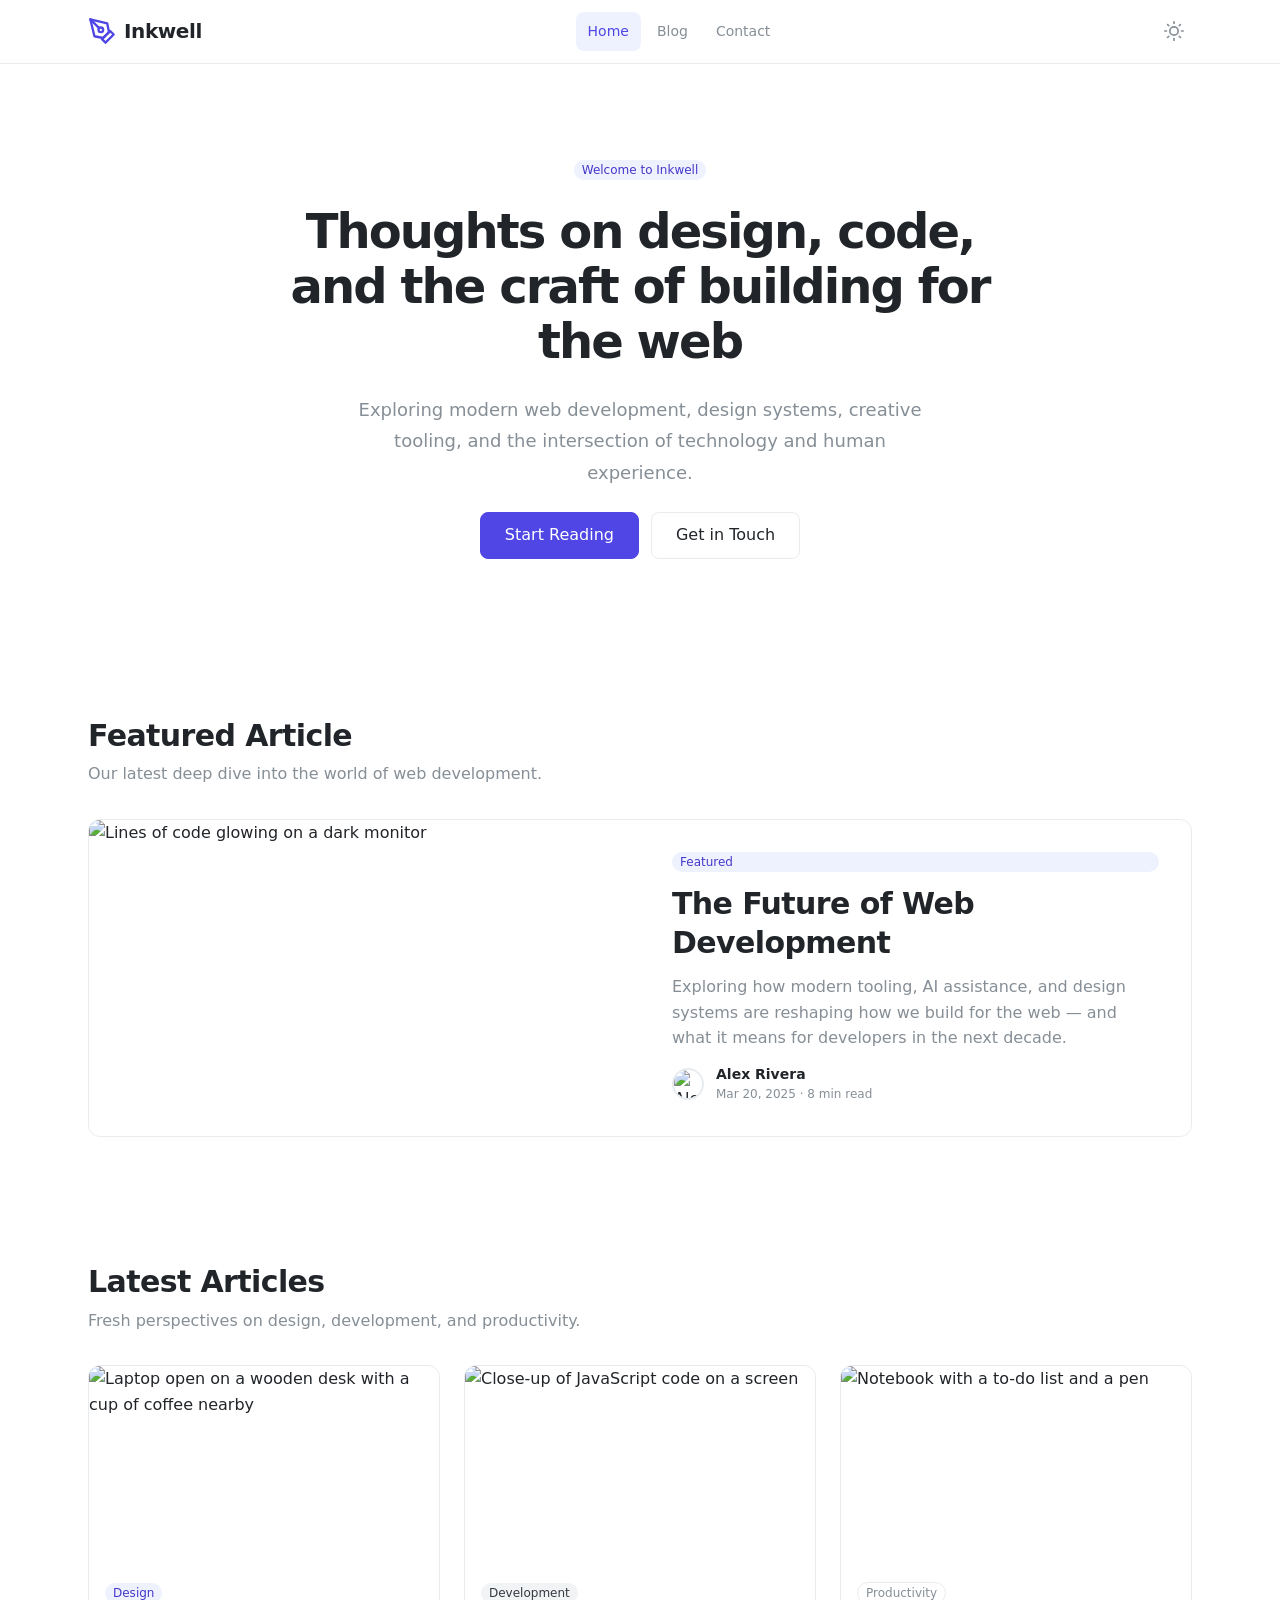
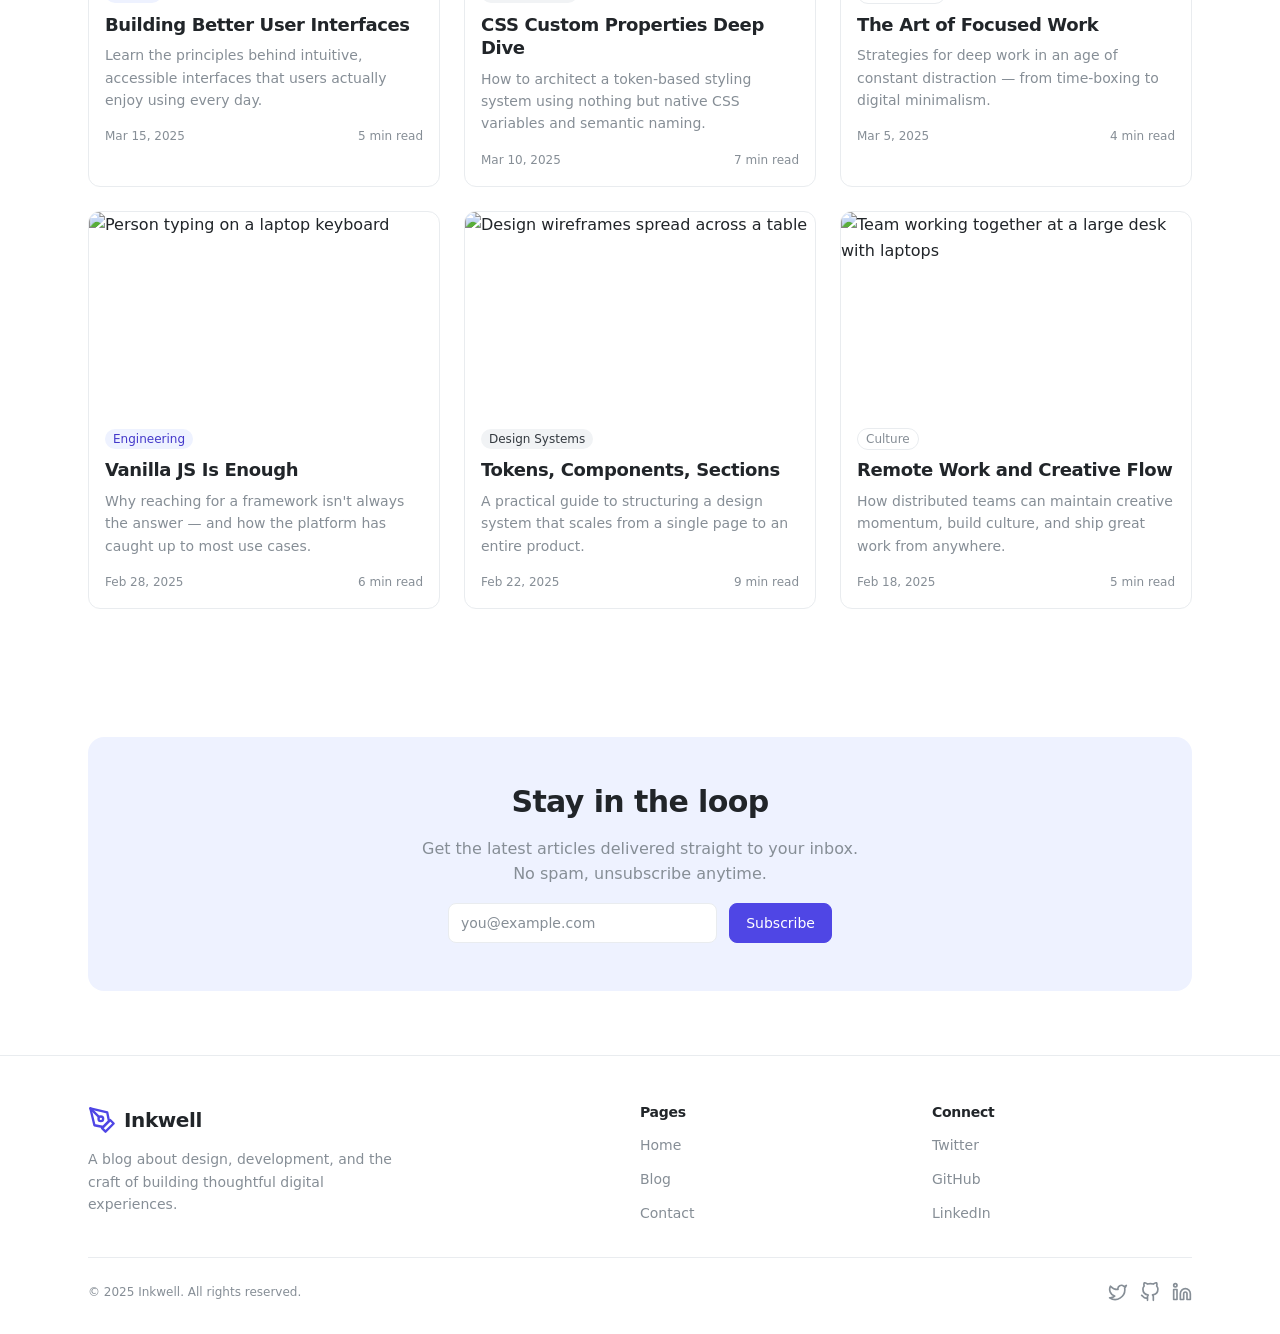
==== commit a30ca6de: "Generate site via Klar (6 files)" ====
--- a/index.html
+++ b/index.html
@@ -1,302 +1,250 @@
 <!DOCTYPE html>
-<html lang="sv">
+<html lang="en">
 <head>
-  <meta charset="UTF-8" />
-  <meta name="viewport" content="width=device-width, initial-scale=1.0" />
-  <title>Nordisk Klinikhälsa · Privat specialistklinik i Stockholm</title>
-  <meta name="description" content="Nordisk Klinikhälsa erbjuder trygg, personlig och premium specialistvård i Stockholm. Boka konsultation för hudhälsa, medicinsk rådgivning och uppföljning." />
-  <link rel="canonical" href="index.html" />
-  <link rel="stylesheet" href="/style.css" />
+  <meta charset="UTF-8">
+  <meta name="viewport" content="width=device-width, initial-scale=1.0">
+  <title>Inkwell — Thoughts on Design, Code &amp; Craft</title>
+  <meta name="description" content="A modern blog exploring web development, design systems, creative tooling, and the intersection of technology and human experience.">
+  <meta name="theme-color" content="#4f46e5">
+  <link rel="stylesheet" href="/style.css">
 </head>
 <body>
+
+  <!-- ====================================================================
+       HEADER
+       ==================================================================== -->
   <header class="site-header">
-    <div class="container header-inner">
-      <a class="brand" href="index.html" aria-label="Nordisk Klinikhälsa startsida">
-        <span class="brand-mark" aria-hidden="true">
-          <svg width="22" height="22" viewBox="0 0 24 24" fill="none" aria-hidden="true">
-            <path d="M12 3v18M3 12h18" stroke="currentColor" stroke-width="2.4" stroke-linecap="round"/>
-          </svg>
-        </span>
-        <span class="brand-text">
-          <span class="brand-name">Nordisk Klinikhälsa</span>
-          <span class="brand-subtitle">Specialistklinik</span>
-        </span>
+    <div class="container">
+      <a href="index.html" class="brand">
+        <svg class="brand-icon" viewBox="0 0 24 24" fill="none" stroke="currentColor" stroke-width="2" stroke-linecap="round" stroke-linejoin="round" aria-hidden="true"><path d="M12 19l7-7 3 3-7 7-3-3z"/><path d="M18 13l-1.5-7.5L2 2l3.5 14.5L13 18l5-5z"/><path d="M2 2l7.586 7.586"/><circle cx="11" cy="11" r="2"/></svg>
+        Inkwell
       </a>
-
-      <nav class="site-nav" aria-label="Huvudmeny">
-        <a class="nav-link" href="index.html" aria-current="page">Start</a>
-        <a class="nav-link" href="behandling.html">Behandling</a>
-        <a class="nav-link" href="kontakt.html">Kontakt</a>
+      <nav class="nav" aria-label="Main navigation">
+        <a href="index.html" class="nav-link active">Home</a>
+        <a href="post.html" class="nav-link">Blog</a>
+        <a href="contact.html" class="nav-link">Contact</a>
       </nav>
-
       <div class="header-actions">
-        <a class="btn btn-primary btn-sm" href="kontakt.html">Boka tid</a>
-        <button class="theme-toggle" type="button" aria-label="Toggle theme">
-          <svg width="18" height="18" viewBox="0 0 24 24" fill="none" aria-hidden="true">
-            <path d="M12 3a9 9 0 1 0 9 9 7 7 0 0 1-9-9Z" stroke="currentColor" stroke-width="2" stroke-linejoin="round"/>
-          </svg>
+        <button class="theme-toggle" aria-label="Toggle theme" type="button">
+          <svg class="sun-icon" viewBox="0 0 24 24" fill="none" stroke="currentColor" stroke-width="2" stroke-linecap="round" stroke-linejoin="round"><circle cx="12" cy="12" r="5"/><line x1="12" y1="1" x2="12" y2="3"/><line x1="12" y1="21" x2="12" y2="23"/><line x1="4.22" y1="4.22" x2="5.64" y2="5.64"/><line x1="18.36" y1="18.36" x2="19.78" y2="19.78"/><line x1="1" y1="12" x2="3" y2="12"/><line x1="21" y1="12" x2="23" y2="12"/><line x1="4.22" y1="19.78" x2="5.64" y2="18.36"/><line x1="18.36" y1="5.64" x2="19.78" y2="4.22"/></svg>
+          <svg class="moon-icon" viewBox="0 0 24 24" fill="none" stroke="currentColor" stroke-width="2" stroke-linecap="round" stroke-linejoin="round" style="display:none"><path d="M21 12.79A9 9 0 1 1 11.21 3 7 7 0 0 0 21 12.79z"/></svg>
         </button>
-        <button class="mobile-toggle" type="button" aria-label="Öppna meny" aria-expanded="false">
-          <span class="mobile-toggle__bars" aria-hidden="true"></span>
+        <button class="mobile-menu-toggle" aria-label="Open menu" aria-expanded="false" type="button">
+          <svg viewBox="0 0 24 24" fill="none" stroke="currentColor" stroke-width="2" stroke-linecap="round" stroke-linejoin="round"><line x1="3" y1="12" x2="21" y2="12"/><line x1="3" y1="6" x2="21" y2="6"/><line x1="3" y1="18" x2="21" y2="18"/></svg>
         </button>
       </div>
     </div>
+    <nav class="mobile-nav" aria-label="Mobile navigation">
+      <a href="index.html" class="nav-link active">Home</a>
+      <a href="post.html" class="nav-link">Blog</a>
+      <a href="contact.html" class="nav-link">Contact</a>
+    </nav>
   </header>
 
   <main>
-    <section class="hero">
-      <div class="container hero-inner">
-        <div class="hero-content reveal">
-          <span class="eyebrow">Privat specialistklinik i Stockholm</span>
-          <h1>Trygg vård med personlig plan och premiumkänsla</h1>
-          <p class="lead">Hos Nordisk Klinikhälsa får du medicinsk rådgivning, behandling och uppföljning i en lugn miljö där varje beslut förklaras tydligt.</p>
-          <div class="hero-actions">
-            <a class="btn btn-primary btn-lg" href="kontakt.html">Boka konsultation</a>
-            <a class="btn btn-outline btn-lg" href="behandling.html">Utforska behandlingar</a>
+    <!-- ==================================================================
+         HERO
+         ================================================================== -->
+    <section class="section py-16 lg:py-24">
+      <div class="container">
+        <div class="hero">
+          <div class="hero__eyebrow">
+            <span class="badge badge-primary">Welcome to Inkwell</span>
           </div>
-          <div class="stat-grid">
-            <div class="stat">
-              <span class="stat__value">15+</span>
-              <span class="stat__label">års samlad klinisk erfarenhet</span>
-            </div>
-            <div class="stat">
-              <span class="stat__value">24 h</span>
-              <span class="stat__label">normal svarstid på förfrågningar</span>
-            </div>
-            <div class="stat">
-              <span class="stat__value">100%</span>
-              <span class="stat__label">individuella behandlingsplaner</span>
-            </div>
+          <h1 class="hero__title">Thoughts on design, code, and the craft of building for the web</h1>
+          <p class="hero__description">Exploring modern web development, design systems, creative tooling, and the intersection of technology and human experience.</p>
+          <div class="hero__actions">
+            <a href="post.html" class="btn btn-primary btn-lg">Start Reading</a>
+            <a href="contact.html" class="btn btn-outline btn-lg">Get in Touch</a>
           </div>
         </div>
-
-        <div class="hero-media reveal">
-          <div class="hero-card">
-            <img class="hero-image" src="https://images.unsplash.com/photo-1651008376811-b90baee60c1f?auto=format&fit=crop&w=1200&q=80" alt="Läkare samtalar med patient i en modern och ljus klinikmiljö" />
-            <div class="hero-note">
-              <strong>Individuell bedömning</strong>
-              <span>Alltid av legitimerad behandlare med tydlig plan och uppföljning.</span>
+      </div>
+    </section>
+
+    <!-- ==================================================================
+         FEATURED POST
+         ================================================================== -->
+    <section class="section py-12 lg:py-16">
+      <div class="container">
+        <div class="section-header">
+          <h2 class="section-header__title">Featured Article</h2>
+          <p class="section-header__description">Our latest deep dive into the world of web development.</p>
+        </div>
+        <a href="post.html" class="featured-card">
+          <img class="featured-card__image" src="https://images.unsplash.com/photo-1488590528505-98d2b5aba04b?w=800&h=500&fit=crop" alt="Lines of code glowing on a dark monitor" loading="lazy">
+          <div class="featured-card__content">
+            <span class="badge badge-primary">Featured</span>
+            <h2 class="featured-card__title">The Future of Web Development</h2>
+            <p class="featured-card__excerpt">Exploring how modern tooling, AI assistance, and design systems are reshaping how we build for the web — and what it means for developers in the next decade.</p>
+            <div class="author-block">
+              <img src="https://images.unsplash.com/photo-1472099645785-5658abf4ff4e?w=80&h=80&fit=crop&crop=face" alt="Alex Rivera" class="avatar avatar-sm" loading="lazy">
+              <div class="author-block__info">
+                <span class="author-block__name">Alex Rivera</span>
+                <span class="author-block__detail">Mar 20, 2025 · 8 min read</span>
+              </div>
             </div>
           </div>
-        </div>
-      </div>
-    </section>
-
-    <section class="section bg-secondary">
-      <div class="container split">
-        <div class="media-card reveal">
-          <img class="media-image aspect-video object-cover" src="https://images.unsplash.com/photo-1629909615184-74f495363b67?auto=format&fit=crop&w=1000&q=80" alt="Skandinaviskt behandlingsrum med varm belysning" />
-        </div>
-        <div class="stack reveal">
-          <span class="eyebrow">Om kliniken</span>
-          <h2>Modern klinik med fokus på tillit, kvalitet och kontinuitet</h2>
-          <p class="lead">Vi kombinerar evidensbaserad vård med ett varmt bemötande och en tydlig process från första kontakt till uppföljning.</p>
-          <ul class="feature-list">
-            <li>Legitimerade behandlare, strukturerad journalföring och medicinskt ansvar i varje steg.</li>
-            <li>Diskreta, rofyllda lokaler centralt i Stockholm med hög integritet.</li>
-            <li>Rådgivning som utgår från dina behov, din historik och långsiktiga hälsa.</li>
+        </a>
+      </div>
+    </section>
+
+    <!-- ==================================================================
+         LATEST POSTS GRID
+         ================================================================== -->
+    <section class="section py-12 lg:py-16">
+      <div class="container">
+        <div class="section-header">
+          <h2 class="section-header__title">Latest Articles</h2>
+          <p class="section-header__description">Fresh perspectives on design, development, and productivity.</p>
+        </div>
+        <div class="post-grid">
+          <!-- Card 1 -->
+          <a href="post.html" class="card card--link">
+            <img class="card__image" src="https://images.unsplash.com/photo-1499750310107-5fef28a66643?w=600&h=340&fit=crop" alt="Laptop open on a wooden desk with a cup of coffee nearby" loading="lazy">
+            <div class="card__body">
+              <div class="mb-2"><span class="badge badge-primary">Design</span></div>
+              <h3 class="card__title">Building Better User Interfaces</h3>
+              <p class="card__excerpt">Learn the principles behind intuitive, accessible interfaces that users actually enjoy using every day.</p>
+            </div>
+            <div class="card__footer">
+              <span class="card__meta">Mar 15, 2025</span>
+              <span class="card__meta">5 min read</span>
+            </div>
+          </a>
+
+          <!-- Card 2 -->
+          <a href="post.html" class="card card--link">
+            <img class="card__image" src="https://images.unsplash.com/photo-1555066931-4365d14bab8c?w=600&h=340&fit=crop" alt="Close-up of JavaScript code on a screen" loading="lazy">
+            <div class="card__body">
+              <div class="mb-2"><span class="badge badge-secondary">Development</span></div>
+              <h3 class="card__title">CSS Custom Properties Deep Dive</h3>
+              <p class="card__excerpt">How to architect a token-based styling system using nothing but native CSS variables and semantic naming.</p>
+            </div>
+            <div class="card__footer">
+              <span class="card__meta">Mar 10, 2025</span>
+              <span class="card__meta">7 min read</span>
+            </div>
+          </a>
+
+          <!-- Card 3 -->
+          <a href="post.html" class="card card--link">
+            <img class="card__image" src="https://images.unsplash.com/photo-1484480974693-6ca0a78fb36b?w=600&h=340&fit=crop" alt="Notebook with a to-do list and a pen" loading="lazy">
+            <div class="card__body">
+              <div class="mb-2"><span class="badge badge-outline">Productivity</span></div>
+              <h3 class="card__title">The Art of Focused Work</h3>
+              <p class="card__excerpt">Strategies for deep work in an age of constant distraction — from time-boxing to digital minimalism.</p>
+            </div>
+            <div class="card__footer">
+              <span class="card__meta">Mar 5, 2025</span>
+              <span class="card__meta">4 min read</span>
+            </div>
+          </a>
+
+          <!-- Card 4 -->
+          <a href="post.html" class="card card--link">
+            <img class="card__image" src="https://images.unsplash.com/photo-1517694712202-14dd9538aa97?w=600&h=340&fit=crop" alt="Person typing on a laptop keyboard" loading="lazy">
+            <div class="card__body">
+              <div class="mb-2"><span class="badge badge-primary">Engineering</span></div>
+              <h3 class="card__title">Vanilla JS Is Enough</h3>
+              <p class="card__excerpt">Why reaching for a framework isn't always the answer — and how the platform has caught up to most use cases.</p>
+            </div>
+            <div class="card__footer">
+              <span class="card__meta">Feb 28, 2025</span>
+              <span class="card__meta">6 min read</span>
+            </div>
+          </a>
+
+          <!-- Card 5 -->
+          <a href="post.html" class="card card--link">
+            <img class="card__image" src="https://images.unsplash.com/photo-1507238691740-187a5b1d37b8?w=600&h=340&fit=crop" alt="Design wireframes spread across a table" loading="lazy">
+            <div class="card__body">
+              <div class="mb-2"><span class="badge badge-secondary">Design Systems</span></div>
+              <h3 class="card__title">Tokens, Components, Sections</h3>
+              <p class="card__excerpt">A practical guide to structuring a design system that scales from a single page to an entire product.</p>
+            </div>
+            <div class="card__footer">
+              <span class="card__meta">Feb 22, 2025</span>
+              <span class="card__meta">9 min read</span>
+            </div>
+          </a>
+
+          <!-- Card 6 -->
+          <a href="post.html" class="card card--link">
+            <img class="card__image" src="https://images.unsplash.com/photo-1519389950473-47ba0277781c?w=600&h=340&fit=crop" alt="Team working together at a large desk with laptops" loading="lazy">
+            <div class="card__body">
+              <div class="mb-2"><span class="badge badge-outline">Culture</span></div>
+              <h3 class="card__title">Remote Work and Creative Flow</h3>
+              <p class="card__excerpt">How distributed teams can maintain creative momentum, build culture, and ship great work from anywhere.</p>
+            </div>
+            <div class="card__footer">
+              <span class="card__meta">Feb 18, 2025</span>
+              <span class="card__meta">5 min read</span>
+            </div>
+          </a>
+        </div>
+      </div>
+    </section>
+
+    <!-- ==================================================================
+         NEWSLETTER CTA
+         ================================================================== -->
+    <section class="section py-12 lg:py-16">
+      <div class="container">
+        <div class="cta-block">
+          <h2 class="cta-block__title">Stay in the loop</h2>
+          <p class="cta-block__description">Get the latest articles delivered straight to your inbox. No spam, unsubscribe anytime.</p>
+          <form class="cta-block__form" id="newsletter-form" action="#newsletter" method="post">
+            <input type="email" class="input" placeholder="you@example.com" aria-label="Email address" required>
+            <button type="submit" class="btn btn-primary">Subscribe</button>
+          </form>
+        </div>
+      </div>
+    </section>
+  </main>
+
+  <!-- ====================================================================
+       FOOTER
+       ==================================================================== -->
+  <footer class="site-footer">
+    <div class="container">
+      <div class="footer-top">
+        <div class="footer-brand">
+          <a href="index.html" class="brand">
+            <svg class="brand-icon" viewBox="0 0 24 24" fill="none" stroke="currentColor" stroke-width="2" stroke-linecap="round" stroke-linejoin="round" aria-hidden="true"><path d="M12 19l7-7 3 3-7 7-3-3z"/><path d="M18 13l-1.5-7.5L2 2l3.5 14.5L13 18l5-5z"/><path d="M2 2l7.586 7.586"/><circle cx="11" cy="11" r="2"/></svg>
+            Inkwell
+          </a>
+          <p class="footer-brand__description">A blog about design, development, and the craft of building thoughtful digital experiences.</p>
+        </div>
+        <div>
+          <h4 class="footer-column__title">Pages</h4>
+          <ul class="footer-column__list">
+            <li><a href="index.html" class="footer-link">Home</a></li>
+            <li><a href="post.html" class="footer-link">Blog</a></li>
+            <li><a href="contact.html" class="footer-link">Contact</a></li>
           </ul>
-          <div class="cluster">
-            <a class="btn btn-primary" href="kontakt.html">Boka första samtal</a>
-            <a class="cta-link" href="behandling.html">Läs om vår process →</a>
-          </div>
-        </div>
-      </div>
-    </section>
-
-    <section class="section">
-      <div class="container">
-        <div class="section-header section-header--center mb-8 reveal">
-          <span class="eyebrow">Behandlingar</span>
-          <h2>Vård och behandlingar för långsiktig hälsa</h2>
-          <p>Våra tjänster börjar med en noggrann konsultation och avslutas med tydliga råd för resultat som håller över tid.</p>
-        </div>
-
-        <div class="grid md:grid-cols-3">
-          <article class="card service-card reveal">
-            <div class="card__header">
-              <span class="card__icon" aria-hidden="true">01</span>
-              <h3 class="card__title">Hudkonsultation</h3>
-            </div>
-            <div class="card__body">
-              <p>Medicinsk analys, behandlingsplan och rådgivning för hudhälsa, känslighet och förebyggande rutiner.</p>
-              <ul class="feature-list">
-                <li>Individuell bedömning</li>
-                <li>Plan med tydliga prioriteringar</li>
-              </ul>
-            </div>
-            <div class="card__footer">
-              <a class="cta-link" href="behandling.html">Läs mer →</a>
-            </div>
-          </article>
-
-          <article class="card service-card reveal">
-            <div class="card__header">
-              <span class="card__icon" aria-hidden="true">02</span>
-              <h3 class="card__title">Medicinsk rådgivning</h3>
-            </div>
-            <div class="card__body">
-              <p>Trygg vägledning inför behandling, egenvård eller uppföljning när du vill fatta informerade beslut.</p>
-              <ul class="feature-list">
-                <li>Legitimerad personal</li>
-                <li>Realistiska rekommendationer</li>
-              </ul>
-            </div>
-            <div class="card__footer">
-              <a class="cta-link" href="behandling.html">Se upplägg →</a>
-            </div>
-          </article>
-
-          <article class="card service-card reveal">
-            <div class="card__header">
-              <span class="card__icon" aria-hidden="true">03</span>
-              <h3 class="card__title">Återbesök och uppföljning</h3>
-            </div>
-            <div class="card__body">
-              <p>Uppföljning av resultat, justering av plan och fortsatt stöd för att skapa stabil utveckling över tid.</p>
-              <ul class="feature-list">
-                <li>Kontinuitet i vården</li>
-                <li>Råd efter varje besök</li>
-              </ul>
-            </div>
-            <div class="card__footer">
-              <a class="cta-link" href="kontakt.html">Boka uppföljning →</a>
-            </div>
-          </article>
-        </div>
-      </div>
-    </section>
-
-    <section class="section bg-muted">
-      <div class="container split">
-        <div class="section-header reveal">
-          <span class="eyebrow">Varför välja oss</span>
-          <h2>Medicinsk trygghet möter skandinavisk omtanke</h2>
-          <p>Vi arbetar transparent, noggrant och med respekt för varje patients integritet. Vår uppgift är att hjälpa dig förstå alternativen, inte att stressa fram beslut.</p>
-        </div>
-
-        <div class="grid gap-4">
-          <article class="card p-6 reveal">
-            <span class="badge badge-primary mb-4">01 · Trygghet</span>
-            <h3 class="mb-2">Tydlig information före behandling</h3>
-            <p>Du får veta vad som rekommenderas, varför det rekommenderas och vilka alternativ som finns.</p>
-          </article>
-          <article class="card p-6 reveal">
-            <span class="badge badge-primary mb-4">02 · Kvalitet</span>
-            <h3 class="mb-2">Strukturerade rutiner och uppföljning</h3>
-            <p>Vi dokumenterar, följer upp och anpassar planen när dina behov förändras.</p>
-          </article>
-          <article class="card p-6 reveal">
-            <span class="badge badge-primary mb-4">03 · Integritet</span>
-            <h3 class="mb-2">Diskret miljö med personlig service</h3>
-            <p>Våra lokaler och processer är utformade för lugn, sekretess och ett professionellt bemötande.</p>
-          </article>
-        </div>
-      </div>
-    </section>
-
-    <section class="section">
-      <div class="container">
-        <div class="section-header section-header--center mb-8 reveal">
-          <span class="eyebrow">Patientröster</span>
-          <h2>Förtroende skapas i varje möte</h2>
-          <p>Patienternas upplevelse är central för hur vi utvecklar vår klinik, våra rutiner och vårt bemötande.</p>
-        </div>
-
-        <div class="grid md:grid-cols-3">
-          <article class="testimonial reveal">
-            <blockquote>“Professionellt, lugnt och väldigt tydligt. Jag visste exakt vad som skulle hända och kände mig trygg genom hela besöket.”</blockquote>
-            <div class="testimonial__author">
-              <span class="avatar" aria-hidden="true">EK</span>
-              <div>
-                <strong>Erik K.</strong>
-                <p class="text-sm">Patient, Stockholm</p>
-              </div>
-            </div>
-          </article>
-
-          <article class="testimonial reveal">
-            <blockquote>“Kliniken känns exklusiv utan att vara opersonlig. Jag fick ett varmt bemötande och en plan som var lätt att följa.”</blockquote>
-            <div class="testimonial__author">
-              <span class="avatar" aria-hidden="true">MS</span>
-              <div>
-                <strong>Maria S.</strong>
-                <p class="text-sm">Patient, Nacka</p>
-              </div>
-            </div>
-          </article>
-
-          <article class="testimonial reveal">
-            <blockquote>“Jag uppskattade uppföljningen och att behandlaren tog sig tid att justera rekommendationerna efter mina behov.”</blockquote>
-            <div class="testimonial__author">
-              <span class="avatar" aria-hidden="true">JN</span>
-              <div>
-                <strong>Jonas N.</strong>
-                <p class="text-sm">Patient, Solna</p>
-              </div>
-            </div>
-          </article>
-        </div>
-      </div>
-    </section>
-
-    <section class="section">
-      <div class="container">
-        <div class="cta reveal">
-          <div class="grid md:grid-cols-2 md:items-center gap-8">
-            <div class="stack">
-              <span class="badge badge-accent">Redo för nästa steg?</span>
-              <h2>Boka en trygg konsultation med vårt kliniska team</h2>
-              <p>Beskriv kort vad du önskar hjälp med, så återkommer vi med rätt nästa steg och förslag på tid.</p>
-            </div>
-            <div class="cluster md:justify-between">
-              <a class="btn btn-secondary btn-lg" href="kontakt.html">Boka konsultation</a>
-              <a class="btn btn-outline btn-lg" href="behandling.html">Läs om behandling</a>
-            </div>
-          </div>
-        </div>
-      </div>
-    </section>
-  </main>
-
-  <footer class="site-footer">
-    <div class="container footer-inner">
-      <div class="footer-grid">
-        <div class="stack">
-          <a class="brand" href="index.html" aria-label="Nordisk Klinikhälsa startsida">
-            <span class="brand-mark" aria-hidden="true">+</span>
-            <span class="brand-text">
-              <span class="brand-name">Nordisk Klinikhälsa</span>
-              <span class="brand-subtitle">Specialistklinik</span>
-            </span>
-          </a>
-          <p>Modern, personlig och trygg specialistvård i en premium klinikmiljö i centrala Stockholm.</p>
-        </div>
-
-        <div class="stack">
-          <h3 class="text-base">Sidor</h3>
-          <a class="footer-link" href="index.html">Start</a>
-          <a class="footer-link" href="behandling.html">Behandling</a>
-          <a class="footer-link" href="kontakt.html">Kontakt</a>
-        </div>
-
-        <div class="stack">
-          <h3 class="text-base">Kontakt</h3>
-          <a class="footer-link" href="tel:+4681234567">08-123 45 67</a>
-          <a class="footer-link" href="mailto:kontakt@nordiskklinikhalsa.se">kontakt@nordiskklinikhalsa.se</a>
-          <a class="footer-link" href="kontakt.html">Boka konsultation</a>
-        </div>
-
-        <div class="stack">
-          <h3 class="text-base">Besök</h3>
-          <p>Birger Jarlsgatan 22<br />114 34 Stockholm</p>
-          <p>Mån–tor 08.00–17.00<br />Fre 08.00–15.00</p>
-        </div>
-      </div>
-
+        </div>
+        <div>
+          <h4 class="footer-column__title">Connect</h4>
+          <ul class="footer-column__list">
+            <li><a href="#" class="footer-link">Twitter</a></li>
+            <li><a href="#" class="footer-link">GitHub</a></li>
+            <li><a href="#" class="footer-link">LinkedIn</a></li>
+          </ul>
+        </div>
+      </div>
       <div class="footer-bottom">
-        <span>© 2026 Nordisk Klinikhälsa. Alla rättigheter förbehållna.</span>
-        <span>Integritet · Tillgänglighet · Kvalitet</span>
+        <span>&copy; 2025 Inkwell. All rights reserved.</span>
+        <div class="footer-socials">
+          <a href="#" class="footer-social-link" aria-label="Twitter">
+            <svg viewBox="0 0 24 24" fill="none" stroke="currentColor" stroke-width="2" stroke-linecap="round" stroke-linejoin="round" width="20" height="20"><path d="M22 4s-.7 2.1-2 3.4c1.6 10-9.4 17.3-18 11.6 2.2.1 4.4-.6 6-2C3 15.5.5 9.6 3 5c2.2 2.6 5.6 4.1 9 4-.9-4.2 4-6.6 7-3.8 1.1 0 3-1.2 3-1.2z"/></svg>
+          </a>
+          <a href="#" class="footer-social-link" aria-label="GitHub">
+            <svg viewBox="0 0 24 24" fill="none" stroke="currentColor" stroke-width="2" stroke-linecap="round" stroke-linejoin="round" width="20" height="20"><path d="M9 19c-5 1.5-5-2.5-7-3m14 6v-3.87a3.37 3.37 0 0 0-.94-2.61c3.14-.35 6.44-1.54 6.44-7A5.44 5.44 0 0 0 20 4.77 5.07 5.07 0 0 0 19.91 1S18.73.65 16 2.48a13.38 13.38 0 0 0-7 0C6.27.65 5.09 1 5.09 1A5.07 5.07 0 0 0 5 4.77a5.44 5.44 0 0 0-1.5 3.78c0 5.42 3.3 6.61 6.44 7A3.37 3.37 0 0 0 9 18.13V22"/></svg>
+          </a>
+          <a href="#" class="footer-social-link" aria-label="LinkedIn">
+            <svg viewBox="0 0 24 24" fill="none" stroke="currentColor" stroke-width="2" stroke-linecap="round" stroke-linejoin="round" width="20" height="20"><path d="M16 8a6 6 0 0 1 6 6v7h-4v-7a2 2 0 0 0-2-2 2 2 0 0 0-2 2v7h-4v-7a6 6 0 0 1 6-6z"/><rect x="2" y="9" width="4" height="12"/><circle cx="4" cy="4" r="2"/></svg>
+          </a>
+        </div>
       </div>
     </div>
   </footer>
--- a/style.css
+++ b/style.css
@@ -1,80 +1,89 @@
-/* Assumptions: Premium Swedish healthcare clinic website with 3 pages (Startsida, Behandling, Kontakt), Scandinavian calm design, deep teal + warm ivory palette, system-ui typography, no external assets or dependencies. */
-
 /* ==========================================================================
-   1. Design tokens
+   DESIGN TOKENS
    ========================================================================== */
 
 :root {
-  /* Raw palette */
+  /* --- Raw palette --- */
   --color-white: #ffffff;
-  --color-black: #071412;
-  --color-ivory-50: #fbfaf6;
-  --color-ivory-100: #f5f1e8;
-  --color-sand-200: #e8dfcf;
-  --color-sand-300: #d9cbb7;
-  --color-sage-100: #dfeae4;
-  --color-sage-200: #c9dbd2;
-  --color-teal-300: #8bbab1;
-  --color-teal-500: #2f7d73;
-  --color-teal-600: #24665f;
-  --color-teal-700: #1b504b;
-  --color-teal-900: #0f302d;
-  --color-bluegray-50: #f5f8f8;
-  --color-bluegray-100: #e8eeee;
-  --color-bluegray-300: #b8c8c7;
-  --color-bluegray-500: #667b79;
-  --color-bluegray-700: #334846;
-  --color-red-500: #b54040;
-  --color-gold-400: #c9a45c;
-
-  /* Semantic colors */
-  --background: var(--color-ivory-50);
-  --foreground: var(--color-black);
-  --primary: var(--color-teal-700);
+  --color-black: #0a0a0b;
+  --color-gray-50: #f8f9fa;
+  --color-gray-100: #f1f3f5;
+  --color-gray-200: #e9ecef;
+  --color-gray-300: #dee2e6;
+  --color-gray-400: #ced4da;
+  --color-gray-500: #adb5bd;
+  --color-gray-600: #868e96;
+  --color-gray-700: #495057;
+  --color-gray-800: #343a40;
+  --color-gray-900: #212529;
+  --color-gray-950: #16181b;
+
+  --color-indigo-50: #eef2ff;
+  --color-indigo-100: #e0e7ff;
+  --color-indigo-200: #c7d2fe;
+  --color-indigo-400: #818cf8;
+  --color-indigo-500: #6366f1;
+  --color-indigo-600: #4f46e5;
+  --color-indigo-700: #4338ca;
+
+  --color-red-500: #ef4444;
+  --color-red-600: #dc2626;
+
+  --color-green-500: #22c55e;
+  --color-green-600: #16a34a;
+
+  /* --- Semantic tokens (light) --- */
+  --background: var(--color-white);
+  --foreground: var(--color-gray-900);
+  --primary: var(--color-indigo-600);
   --primary-foreground: var(--color-white);
-  --primary-soft: var(--color-sage-100);
-  --secondary: var(--color-ivory-100);
-  --secondary-foreground: var(--color-teal-900);
-  --muted: var(--color-bluegray-50);
-  --muted-foreground: var(--color-bluegray-500);
-  --accent: var(--color-gold-400);
-  --accent-foreground: var(--color-black);
-  --destructive: var(--color-red-500);
+  --secondary: var(--color-gray-100);
+  --secondary-foreground: var(--color-gray-800);
+  --muted: var(--color-gray-100);
+  --muted-foreground: var(--color-gray-600);
+  --accent: var(--color-indigo-50);
+  --accent-foreground: var(--color-indigo-700);
+  --destructive: var(--color-red-600);
   --destructive-foreground: var(--color-white);
-  --border: var(--color-sand-200);
-  --input: var(--color-bluegray-100);
-  --ring: var(--color-teal-500);
+  --success: var(--color-green-600);
+  --border: var(--color-gray-200);
+  --input: var(--color-gray-200);
+  --ring: var(--color-indigo-500);
   --card: var(--color-white);
-  --card-foreground: var(--color-black);
-  --overlay: rgba(7, 20, 18, 0.58);
-
-  /* Typography */
-  --font-sans: ui-sans-serif, system-ui, -apple-system, BlinkMacSystemFont, "Segoe UI", sans-serif;
-  --font-serif: Georgia, "Times New Roman", serif;
+  --card-foreground: var(--color-gray-900);
+
+  /* --- Typography --- */
+  --font-sans: 'Inter', ui-sans-serif, system-ui, -apple-system, BlinkMacSystemFont, 'Segoe UI', Roboto, 'Helvetica Neue', Arial, sans-serif;
+  --font-serif: 'Georgia', 'Times New Roman', serif;
+  --font-mono: 'JetBrains Mono', ui-monospace, 'Cascadia Code', 'Fira Code', monospace;
+
   --text-xs: 0.75rem;
   --text-sm: 0.875rem;
   --text-base: 1rem;
   --text-lg: 1.125rem;
   --text-xl: 1.25rem;
-  --text-2xl: clamp(1.5rem, 1.25rem + 0.8vw, 1.875rem);
-  --text-3xl: clamp(1.875rem, 1.45rem + 1.4vw, 2.5rem);
-  --text-4xl: clamp(2.25rem, 1.65rem + 2.4vw, 3.75rem);
-  --text-5xl: clamp(3rem, 2.2rem + 3.5vw, 5.25rem);
-  --font-normal: 400;
-  --font-medium: 500;
-  --font-semibold: 650;
-  --font-bold: 760;
-  --leading-tight: 1.05;
-  --leading-snug: 1.18;
-  --leading-normal: 1.55;
+  --text-2xl: 1.5rem;
+  --text-3xl: 1.875rem;
+  --text-4xl: 2.25rem;
+  --text-5xl: 3rem;
+
+  --font-weight-normal: 400;
+  --font-weight-medium: 500;
+  --font-weight-semibold: 600;
+  --font-weight-bold: 700;
+
+  --leading-tight: 1.15;
+  --leading-snug: 1.3;
+  --leading-normal: 1.6;
   --leading-relaxed: 1.75;
-  --tracking-tight: -0.035em;
-  --tracking-normal: 0;
-  --tracking-wide: 0.035em;
-  --tracking-wider: 0.08em;
-
-  /* Spacing */
-  --space-0: 0;
+
+  --tracking-tighter: -0.04em;
+  --tracking-tight: -0.02em;
+  --tracking-normal: 0em;
+  --tracking-wide: 0.025em;
+  --tracking-wider: 0.05em;
+
+  /* --- Spacing (small, opinionated scale) --- */
   --space-1: 0.25rem;
   --space-2: 0.5rem;
   --space-3: 0.75rem;
@@ -85,915 +94,753 @@
   --space-12: 3rem;
   --space-16: 4rem;
   --space-20: 5rem;
-
-  /* Layout */
+  --space-24: 6rem;
+
+  /* --- Layout --- */
   --content-width: 72rem;
   --content-narrow: 48rem;
-  --content-wide: 84rem;
-  --header-height: 4.75rem;
-
-  /* Radius */
-  --radius-none: 0;
-  --radius-sm: 0.375rem;
-  --radius-md: 0.75rem;
-  --radius-lg: 1rem;
-  --radius-xl: 1.5rem;
-  --radius-2xl: 2rem;
-  --radius-full: 999rem;
-
-  /* Shadows */
-  --shadow-none: none;
-  --shadow-sm: 0 0.25rem 0.875rem rgba(15, 48, 45, 0.07);
-  --shadow-md: 0 1rem 2.5rem rgba(15, 48, 45, 0.1);
-  --shadow-lg: 0 1.5rem 4rem rgba(15, 48, 45, 0.16);
-  --shadow-glow: 0 1rem 3rem rgba(47, 125, 115, 0.22);
-
-  /* Motion */
+  --content-wide: 90rem;
+  --header-height: 4rem;
+
+  /* --- Radii --- */
+  --radius-sm: 0.25rem;
+  --radius-md: 0.5rem;
+  --radius-lg: 0.75rem;
+  --radius-xl: 1rem;
+  --radius-full: 9999px;
+
+  /* --- Shadows --- */
+  --shadow-sm: 0 1px 2px rgba(0, 0, 0, 0.05);
+  --shadow-md: 0 4px 6px -1px rgba(0, 0, 0, 0.07), 0 2px 4px -2px rgba(0, 0, 0, 0.05);
+  --shadow-lg: 0 10px 15px -3px rgba(0, 0, 0, 0.08), 0 4px 6px -4px rgba(0, 0, 0, 0.04);
+  --shadow-xl: 0 20px 25px -5px rgba(0, 0, 0, 0.1), 0 8px 10px -6px rgba(0, 0, 0, 0.06);
+
+  /* --- Motion --- */
   --transition-fast: 150ms ease;
-  --transition: 240ms ease;
-  --transition-slow: 420ms ease;
-}
+  --transition-base: 200ms ease;
+  --transition-slow: 300ms ease;
+}
+
+/* ==========================================================================
+   DARK THEME
+   ========================================================================== */
 
 .dark {
-  --background: #071412;
-  --foreground: #f8f5ef;
-  --primary: #8bbab1;
-  --primary-foreground: #071412;
-  --primary-soft: #173b37;
-  --secondary: #10221f;
-  --secondary-foreground: #f8f5ef;
-  --muted: #0e1d1b;
-  --muted-foreground: #a9bbb8;
-  --accent: #dfbd78;
-  --accent-foreground: #071412;
-  --destructive: #ff7a7a;
-  --destructive-foreground: #071412;
-  --border: #24413d;
-  --input: #18302d;
-  --ring: #8bbab1;
-  --card: #0d1f1c;
-  --card-foreground: #f8f5ef;
-  --overlay: rgba(0, 0, 0, 0.66);
+  --background: var(--color-gray-950);
+  --foreground: var(--color-gray-100);
+  --primary: var(--color-indigo-400);
+  --primary-foreground: var(--color-gray-950);
+  --secondary: var(--color-gray-800);
+  --secondary-foreground: var(--color-gray-200);
+  --muted: var(--color-gray-800);
+  --muted-foreground: var(--color-gray-400);
+  --accent: rgba(99, 102, 241, 0.15);
+  --accent-foreground: var(--color-indigo-200);
+  --destructive: var(--color-red-500);
+  --destructive-foreground: var(--color-white);
+  --success: var(--color-green-500);
+  --border: var(--color-gray-700);
+  --input: var(--color-gray-700);
+  --ring: var(--color-indigo-400);
+  --card: var(--color-gray-900);
+  --card-foreground: var(--color-gray-100);
+
+  --shadow-sm: 0 1px 2px rgba(0, 0, 0, 0.3);
+  --shadow-md: 0 4px 6px -1px rgba(0, 0, 0, 0.35), 0 2px 4px -2px rgba(0, 0, 0, 0.25);
+  --shadow-lg: 0 10px 15px -3px rgba(0, 0, 0, 0.4), 0 4px 6px -4px rgba(0, 0, 0, 0.3);
+  --shadow-xl: 0 20px 25px -5px rgba(0, 0, 0, 0.5), 0 8px 10px -6px rgba(0, 0, 0, 0.4);
 }
 
 /* ==========================================================================
-   2. Reset & base
+   RESET & BASE
    ========================================================================== */
 
 *,
 *::before,
 *::after {
   box-sizing: border-box;
+  margin: 0;
+  padding: 0;
 }
 
 html {
+  -webkit-text-size-adjust: 100%;
+  -moz-text-size-adjust: 100%;
+  text-size-adjust: 100%;
   scroll-behavior: smooth;
-  color-scheme: light;
-}
-
-html.dark {
-  color-scheme: dark;
+  scroll-padding-top: calc(var(--header-height) + var(--space-4));
 }
 
 body {
-  margin: 0;
-  min-height: 100vh;
-  background:
-    radial-gradient(circle at top left, color-mix(in srgb, var(--primary-soft) 70%, transparent), transparent 34rem),
-    var(--background);
-  color: var(--foreground);
   font-family: var(--font-sans);
   font-size: var(--text-base);
-  font-weight: var(--font-normal);
   line-height: var(--leading-normal);
-  text-rendering: optimizeLegibility;
+  color: var(--foreground);
+  background-color: var(--background);
   -webkit-font-smoothing: antialiased;
-}
-
-body.nav-open {
-  overflow: hidden;
-}
-
-h1,
-h2,
-h3,
-h4,
-h5,
-h6,
-p,
-figure,
-blockquote,
-dl,
-dd {
-  margin: 0;
-}
-
-h1,
-h2,
-h3,
-h4 {
-  color: var(--foreground);
-  font-weight: var(--font-bold);
-  letter-spacing: var(--tracking-tight);
-  line-height: var(--leading-tight);
-}
-
-h1 {
-  font-size: var(--text-5xl);
-}
-
-h2 {
-  font-size: var(--text-4xl);
-}
-
-h3 {
-  font-size: var(--text-2xl);
-}
-
-h4 {
-  font-size: var(--text-xl);
-}
-
-p {
-  color: var(--muted-foreground);
-}
-
-a {
-  color: inherit;
-  text-decoration: none;
-}
-
-a:hover {
-  color: var(--primary);
-}
-
-button,
-input,
-textarea,
-select {
-  font: inherit;
-}
-
-button {
-  border: 0;
+  -moz-osx-font-smoothing: grayscale;
+  transition: background-color var(--transition-slow), color var(--transition-slow);
 }
 
 img,
+picture,
+video,
+canvas,
 svg {
   display: block;
   max-width: 100%;
-}
-
-img {
   height: auto;
 }
 
-ul,
-ol {
-  margin: 0;
-}
-
-:focus-visible {
-  outline: 0.1875rem solid var(--ring);
-  outline-offset: 0.1875rem;
+a {
+  color: var(--primary);
+  text-decoration: none;
+  transition: color var(--transition-fast);
+}
+
+a:hover {
+  color: var(--accent-foreground);
+}
+
+a:focus-visible {
+  outline: 2px solid var(--ring);
+  outline-offset: 2px;
+  border-radius: var(--radius-sm);
+}
+
+h1, h2, h3, h4, h5, h6 {
+  color: var(--foreground);
+  font-weight: var(--font-weight-bold);
+  line-height: var(--leading-tight);
+  letter-spacing: var(--tracking-tight);
+}
+
+h1 { font-size: var(--text-4xl); }
+h2 { font-size: var(--text-3xl); }
+h3 { font-size: var(--text-2xl); }
+h4 { font-size: var(--text-xl); }
+h5 { font-size: var(--text-lg); }
+h6 { font-size: var(--text-base); font-weight: var(--font-weight-semibold); }
+
+p {
+  line-height: var(--leading-normal);
+}
+
+ul, ol {
+  list-style: none;
+}
+
+button, input, textarea, select {
+  font: inherit;
+  color: inherit;
+}
+
+button {
+  cursor: pointer;
+  border: none;
+  background: none;
 }
 
 ::selection {
-  background: var(--primary);
+  background-color: var(--primary);
   color: var(--primary-foreground);
 }
 
 /* ==========================================================================
-   3. Layout primitives
+   LAYOUT PRIMITIVES
    ========================================================================== */
 
-.container,
-.container-narrow,
+.container {
+  width: 100%;
+  max-width: var(--content-width);
+  margin-left: auto;
+  margin-right: auto;
+  padding-left: var(--space-4);
+  padding-right: var(--space-4);
+}
+
+.container-narrow {
+  width: 100%;
+  max-width: var(--content-narrow);
+  margin-left: auto;
+  margin-right: auto;
+  padding-left: var(--space-4);
+  padding-right: var(--space-4);
+}
+
 .container-wide {
-  width: min(100% - calc(var(--space-4) * 2), var(--content-width));
-  margin-inline: auto;
-}
-
-.container-narrow {
-  width: min(100% - calc(var(--space-4) * 2), var(--content-narrow));
-}
-
-.container-wide {
-  width: min(100% - calc(var(--space-4) * 2), var(--content-wide));
+  width: 100%;
+  max-width: var(--content-wide);
+  margin-left: auto;
+  margin-right: auto;
+  padding-left: var(--space-4);
+  padding-right: var(--space-4);
+}
+
+@media (min-width: 768px) {
+  .container,
+  .container-narrow,
+  .container-wide {
+    padding-left: var(--space-6);
+    padding-right: var(--space-6);
+  }
 }
 
 .section {
-  padding-block: var(--space-16);
-}
-
-.section-sm {
-  padding-block: var(--space-12);
-}
-
-.section-header {
-  display: grid;
-  gap: var(--space-4);
-  max-width: var(--content-narrow);
-}
-
-.section-header--center {
-  margin-inline: auto;
-  text-align: center;
-}
-
-.stack {
-  display: flex;
-  flex-direction: column;
-  gap: var(--space-6);
-}
-
-.cluster {
-  display: flex;
-  flex-wrap: wrap;
-  align-items: center;
-  gap: var(--space-3);
-}
-
-.grid {
-  display: grid;
-  gap: var(--space-6);
-}
-
-.split {
-  display: grid;
-  align-items: center;
-  gap: var(--space-10);
-}
-
-@media (min-width: 768px) {
-  .section {
-    padding-block: var(--space-16);
-  }
-
-  .split {
-    grid-template-columns: minmax(0, 1.05fr) minmax(0, 0.95fr);
-  }
+  padding-top: var(--space-16);
+  padding-bottom: var(--space-16);
 }
 
 @media (min-width: 1024px) {
   .section {
-    padding-block: var(--space-20);
+    padding-top: var(--space-24);
+    padding-bottom: var(--space-24);
   }
 }
 
 /* ==========================================================================
-   4. Semantic components
+   SEMANTIC COMPONENTS
    ========================================================================== */
+
+/* --- Site Header --- */
 
 .site-header {
   position: sticky;
-  top: var(--space-0);
-  z-index: 20;
-  min-height: var(--header-height);
-  border-bottom: 0.0625rem solid color-mix(in srgb, var(--border) 72%, transparent);
-  background: color-mix(in srgb, var(--background) 88%, transparent);
-  backdrop-filter: blur(1rem);
-}
-
-.header-inner {
-  min-height: var(--header-height);
+  top: 0;
+  z-index: 100;
+  height: var(--header-height);
+  background-color: var(--background);
+  border-bottom: 1px solid var(--border);
+  display: flex;
+  align-items: center;
+  transition: background-color var(--transition-slow), border-color var(--transition-slow);
+  backdrop-filter: blur(8px);
+  -webkit-backdrop-filter: blur(8px);
+}
+
+.site-header .container {
   display: flex;
   align-items: center;
   justify-content: space-between;
-  gap: var(--space-4);
 }
 
 .brand {
+  font-size: var(--text-xl);
+  font-weight: var(--font-weight-bold);
+  color: var(--foreground);
+  letter-spacing: var(--tracking-tight);
+  text-decoration: none;
+  display: flex;
+  align-items: center;
+  gap: var(--space-2);
+}
+
+.brand:hover {
+  color: var(--primary);
+}
+
+.brand-icon {
+  width: 1.75rem;
+  height: 1.75rem;
+  color: var(--primary);
+}
+
+.nav {
+  display: none;
+  align-items: center;
+  gap: var(--space-1);
+}
+
+@media (min-width: 768px) {
+  .nav {
+    display: flex;
+  }
+}
+
+.nav-link {
   display: inline-flex;
   align-items: center;
-  gap: var(--space-3);
+  padding: var(--space-2) var(--space-3);
+  font-size: var(--text-sm);
+  font-weight: var(--font-weight-medium);
+  color: var(--muted-foreground);
+  text-decoration: none;
+  border-radius: var(--radius-md);
+  transition: color var(--transition-fast), background-color var(--transition-fast);
+}
+
+.nav-link:hover {
   color: var(--foreground);
-  font-weight: var(--font-bold);
-  letter-spacing: var(--tracking-tight);
-}
-
-.brand-mark {
-  display: inline-grid;
-  place-items: center;
-  width: 2.75rem;
-  height: 2.75rem;
-  border-radius: var(--radius-full);
-  background: linear-gradient(135deg, var(--primary), var(--accent));
-  color: var(--primary-foreground);
-  box-shadow: var(--shadow-sm);
-}
-
-.brand-text {
-  display: grid;
-  gap: var(--space-1);
-}
-
-.brand-name {
-  font-size: var(--text-base);
-  line-height: var(--leading-tight);
-}
-
-.brand-subtitle {
-  color: var(--muted-foreground);
-  font-size: var(--text-xs);
-  font-weight: var(--font-medium);
-  letter-spacing: var(--tracking-wide);
-  text-transform: uppercase;
-}
-
-.site-nav {
+  background-color: var(--muted);
+}
+
+.nav-link.active {
+  color: var(--primary);
+  background-color: var(--accent);
+}
+
+.header-actions {
+  display: flex;
+  align-items: center;
+  gap: var(--space-2);
+}
+
+.theme-toggle {
+  display: inline-flex;
+  align-items: center;
+  justify-content: center;
+  width: 2.25rem;
+  height: 2.25rem;
+  border-radius: var(--radius-md);
+  color: var(--muted-foreground);
+  transition: color var(--transition-fast), background-color var(--transition-fast);
+}
+
+.theme-toggle:hover {
+  color: var(--foreground);
+  background-color: var(--muted);
+}
+
+.theme-toggle svg {
+  width: 1.25rem;
+  height: 1.25rem;
+}
+
+.mobile-menu-toggle {
+  display: inline-flex;
+  align-items: center;
+  justify-content: center;
+  width: 2.25rem;
+  height: 2.25rem;
+  border-radius: var(--radius-md);
+  color: var(--muted-foreground);
+  transition: color var(--transition-fast), background-color var(--transition-fast);
+}
+
+.mobile-menu-toggle:hover {
+  color: var(--foreground);
+  background-color: var(--muted);
+}
+
+.mobile-menu-toggle svg {
+  width: 1.25rem;
+  height: 1.25rem;
+}
+
+@media (min-width: 768px) {
+  .mobile-menu-toggle {
+    display: none;
+  }
+}
+
+.mobile-nav {
+  display: none;
   position: fixed;
-  inset: var(--header-height) var(--space-4) auto var(--space-4);
-  display: none;
+  top: var(--header-height);
+  left: 0;
+  right: 0;
+  bottom: 0;
+  z-index: 99;
+  background-color: var(--background);
+  padding: var(--space-6);
   flex-direction: column;
   gap: var(--space-2);
-  padding: var(--space-4);
-  border: 0.0625rem solid var(--border);
-  border-radius: var(--radius-xl);
-  background: var(--card);
-  box-shadow: var(--shadow-lg);
-}
-
-body.nav-open .site-nav {
-  display: flex;
-}
-
-.nav-link {
-  display: inline-flex;
-  align-items: center;
-  justify-content: center;
-  min-height: 2.75rem;
-  padding-inline: var(--space-4);
-  border-radius: var(--radius-full);
-  color: var(--muted-foreground);
-  font-size: var(--text-sm);
-  font-weight: var(--font-medium);
-  transition: color var(--transition-fast), background-color var(--transition-fast), transform var(--transition-fast);
-}
-
-.nav-link:hover,
-.nav-link[aria-current="page"] {
-  background: var(--primary-soft);
-  color: var(--primary);
-}
-
-.nav-link:hover {
-  transform: translateY(-0.0625rem);
-}
-
-.header-actions {
-  display: flex;
-  align-items: center;
-  gap: var(--space-2);
-}
-
-.mobile-toggle,
-.theme-toggle {
-  display: inline-flex;
-  align-items: center;
-  justify-content: center;
-  width: 2.75rem;
-  height: 2.75rem;
-  border: 0.0625rem solid var(--border);
-  border-radius: var(--radius-full);
-  background: var(--card);
-  color: var(--foreground);
-  cursor: pointer;
-  transition: transform var(--transition-fast), border-color var(--transition-fast), background-color var(--transition-fast);
-}
-
-.mobile-toggle:hover,
-.theme-toggle:hover {
-  transform: translateY(-0.0625rem);
-  border-color: var(--primary);
-  background: var(--primary-soft);
-}
-
-.mobile-toggle__bars {
-  position: relative;
-  width: 1.125rem;
-  height: 0.75rem;
-}
-
-.mobile-toggle__bars::before,
-.mobile-toggle__bars::after {
-  content: "";
-  position: absolute;
-  left: var(--space-0);
-  width: 100%;
-  height: 0.125rem;
-  border-radius: var(--radius-full);
-  background: currentColor;
-  transition: transform var(--transition-fast), top var(--transition-fast);
-}
-
-.mobile-toggle__bars::before {
-  top: var(--space-1);
-}
-
-.mobile-toggle__bars::after {
-  top: var(--space-2);
-}
-
-body.nav-open .mobile-toggle__bars::before {
-  top: 0.3125rem;
-  transform: rotate(45deg);
-}
-
-body.nav-open .mobile-toggle__bars::after {
-  top: 0.3125rem;
-  transform: rotate(-45deg);
-}
-
-.hero {
-  position: relative;
-  overflow: hidden;
-  padding-block: var(--space-16);
-}
-
-.hero::before {
-  content: "";
-  position: absolute;
-  inset: auto -18rem -14rem auto;
-  width: 34rem;
-  height: 34rem;
-  border-radius: var(--radius-full);
-  background: color-mix(in srgb, var(--primary) 14%, transparent);
-  filter: blur(0.25rem);
-  pointer-events: none;
-}
-
-.hero-inner {
-  position: relative;
-  display: grid;
-  align-items: center;
-  gap: var(--space-10);
-}
-
-.hero-content {
-  display: grid;
-  gap: var(--space-6);
-}
-
-.hero-actions {
-  display: flex;
-  flex-wrap: wrap;
-  gap: var(--space-3);
-}
-
-.hero-media {
-  position: relative;
-}
-
-.hero-card {
-  position: relative;
-  overflow: hidden;
-  border: 0.0625rem solid var(--border);
-  border-radius: var(--radius-2xl);
-  background: var(--card);
-  box-shadow: var(--shadow-lg);
-}
-
-.hero-image,
-.media-image {
-  width: 100%;
-  min-height: 28rem;
-  object-fit: cover;
-  background: linear-gradient(135deg, var(--primary-soft), var(--secondary));
-}
-
-.hero-note {
-  position: absolute;
-  right: var(--space-4);
-  bottom: var(--space-4);
-  display: grid;
-  gap: var(--space-1);
-  max-width: 16rem;
-  padding: var(--space-4);
-  border: 0.0625rem solid color-mix(in srgb, var(--border) 70%, transparent);
-  border-radius: var(--radius-lg);
-  background: color-mix(in srgb, var(--card) 90%, transparent);
-  box-shadow: var(--shadow-md);
-  backdrop-filter: blur(0.75rem);
-}
-
-.hero-note strong {
-  color: var(--foreground);
-  font-size: var(--text-sm);
-}
-
-.hero-note span {
-  color: var(--muted-foreground);
-  font-size: var(--text-sm);
-}
-
-.eyebrow {
-  display: inline-flex;
-  align-items: center;
-  gap: var(--space-2);
-  width: fit-content;
-  color: var(--primary);
-  font-size: var(--text-xs);
-  font-weight: var(--font-bold);
-  letter-spacing: var(--tracking-wider);
-  text-transform: uppercase;
-}
-
-.eyebrow::before {
-  content: "";
-  width: 0.625rem;
-  height: 0.625rem;
-  border-radius: var(--radius-full);
-  background: var(--accent);
-  box-shadow: 0 0 0 0.375rem color-mix(in srgb, var(--accent) 18%, transparent);
-}
-
-.lead {
-  max-width: var(--content-narrow);
-  color: var(--muted-foreground);
-  font-size: var(--text-xl);
-  line-height: var(--leading-relaxed);
-}
+  border-top: 1px solid var(--border);
+  overflow-y: auto;
+}
+
+.mobile-nav.open {
+  display: flex;
+}
+
+.mobile-nav .nav-link {
+  font-size: var(--text-lg);
+  padding: var(--space-3) var(--space-4);
+}
+
+@media (min-width: 768px) {
+  .mobile-nav {
+    display: none !important;
+  }
+}
+
+/* --- Buttons --- */
 
 .btn {
   display: inline-flex;
   align-items: center;
   justify-content: center;
   gap: var(--space-2);
-  min-height: 2.875rem;
-  padding: var(--space-3) var(--space-6);
-  border: 0.0625rem solid transparent;
-  border-radius: var(--radius-full);
+  padding: var(--space-2) var(--space-4);
   font-size: var(--text-sm);
-  font-weight: var(--font-semibold);
-  line-height: var(--leading-tight);
+  font-weight: var(--font-weight-medium);
+  line-height: var(--leading-snug);
+  border-radius: var(--radius-md);
+  text-decoration: none;
+  white-space: nowrap;
+  transition: all var(--transition-fast);
   cursor: pointer;
-  transition: transform var(--transition-fast), box-shadow var(--transition-fast), background-color var(--transition-fast), border-color var(--transition-fast), color var(--transition-fast);
-}
-
-.btn:hover {
-  transform: translateY(-0.125rem);
+  border: 1px solid transparent;
+}
+
+.btn:focus-visible {
+  outline: 2px solid var(--ring);
+  outline-offset: 2px;
+}
+
+.btn svg {
+  width: 1rem;
+  height: 1rem;
+  flex-shrink: 0;
 }
 
 .btn-primary {
-  background: var(--primary);
+  background-color: var(--primary);
   color: var(--primary-foreground);
-  box-shadow: var(--shadow-glow);
+  border-color: var(--primary);
 }
 
 .btn-primary:hover {
-  background: color-mix(in srgb, var(--primary) 88%, var(--foreground));
+  opacity: 0.9;
   color: var(--primary-foreground);
 }
 
-.btn-secondary {
-  background: var(--secondary);
-  color: var(--secondary-foreground);
-  border-color: var(--border);
-}
-
-.btn-secondary:hover {
-  background: var(--primary-soft);
-  color: var(--primary);
-}
-
 .btn-outline {
-  background: transparent;
+  background-color: transparent;
   color: var(--foreground);
   border-color: var(--border);
 }
 
 .btn-outline:hover {
-  border-color: var(--primary);
-  background: var(--primary-soft);
-  color: var(--primary);
+  background-color: var(--muted);
+  color: var(--foreground);
 }
 
 .btn-ghost {
-  background: transparent;
-  color: var(--primary);
+  background-color: transparent;
+  color: var(--foreground);
+  border-color: transparent;
 }
 
 .btn-ghost:hover {
-  background: var(--primary-soft);
-  color: var(--primary);
+  background-color: var(--muted);
+  color: var(--foreground);
+}
+
+.btn-secondary {
+  background-color: var(--secondary);
+  color: var(--secondary-foreground);
+  border-color: var(--secondary);
+}
+
+.btn-secondary:hover {
+  opacity: 0.85;
+  color: var(--secondary-foreground);
+}
+
+.btn-destructive {
+  background-color: var(--destructive);
+  color: var(--destructive-foreground);
+  border-color: var(--destructive);
+}
+
+.btn-destructive:hover {
+  opacity: 0.9;
+  color: var(--destructive-foreground);
 }
 
 .btn-sm {
-  min-height: 2.375rem;
-  padding: var(--space-2) var(--space-4);
+  padding: var(--space-1) var(--space-3);
   font-size: var(--text-xs);
 }
 
 .btn-lg {
-  min-height: 3.375rem;
-  padding: var(--space-4) var(--space-8);
+  padding: var(--space-3) var(--space-6);
   font-size: var(--text-base);
 }
+
+.btn-icon {
+  padding: var(--space-2);
+  width: 2.25rem;
+  height: 2.25rem;
+}
+
+/* --- CTA Link --- */
 
 .cta-link {
   display: inline-flex;
   align-items: center;
-  gap: var(--space-2);
+  gap: var(--space-1);
+  font-size: var(--text-sm);
+  font-weight: var(--font-weight-medium);
   color: var(--primary);
-  font-weight: var(--font-semibold);
   text-decoration: none;
   transition: gap var(--transition-fast), color var(--transition-fast);
 }
 
 .cta-link:hover {
-  gap: var(--space-3);
-  color: var(--foreground);
-}
+  gap: var(--space-2);
+  color: var(--accent-foreground);
+}
+
+.cta-link svg {
+  width: 1rem;
+  height: 1rem;
+  flex-shrink: 0;
+}
+
+/* --- Badges --- */
 
 .badge {
   display: inline-flex;
   align-items: center;
-  width: fit-content;
-  gap: var(--space-2);
-  padding: var(--space-2) var(--space-3);
-  border: 0.0625rem solid var(--border);
+  padding: var(--space-1) var(--space-2);
+  font-size: var(--text-xs);
+  font-weight: var(--font-weight-medium);
+  line-height: 1;
   border-radius: var(--radius-full);
-  background: var(--card);
-  color: var(--muted-foreground);
+  white-space: nowrap;
+}
+
+.badge-primary {
+  background-color: var(--accent);
+  color: var(--accent-foreground);
+}
+
+.badge-secondary {
+  background-color: var(--secondary);
+  color: var(--secondary-foreground);
+}
+
+.badge-outline {
+  background-color: transparent;
+  color: var(--muted-foreground);
+  border: 1px solid var(--border);
+}
+
+/* --- Tags --- */
+
+.tag {
+  display: inline-flex;
+  align-items: center;
+  padding: var(--space-1) var(--space-3);
   font-size: var(--text-xs);
-  font-weight: var(--font-semibold);
-  letter-spacing: var(--tracking-wide);
-}
-
-.badge-primary {
-  border-color: color-mix(in srgb, var(--primary) 24%, var(--border));
-  background: var(--primary-soft);
-  color: var(--primary);
-}
-
-.badge-accent {
-  border-color: color-mix(in srgb, var(--accent) 42%, var(--border));
-  background: color-mix(in srgb, var(--accent) 18%, var(--card));
+  font-weight: var(--font-weight-medium);
+  color: var(--muted-foreground);
+  background-color: var(--muted);
+  border-radius: var(--radius-md);
+  text-decoration: none;
+  transition: background-color var(--transition-fast), color var(--transition-fast);
+}
+
+a.tag:hover {
+  background-color: var(--accent);
   color: var(--accent-foreground);
 }
 
+/* --- Cards --- */
+
 .card {
-  position: relative;
+  background-color: var(--card);
+  color: var(--card-foreground);
+  border: 1px solid var(--border);
+  border-radius: var(--radius-lg);
   overflow: hidden;
-  border: 0.0625rem solid var(--border);
-  border-radius: var(--radius-xl);
-  background: var(--card);
-  color: var(--card-foreground);
-  box-shadow: var(--shadow-sm);
-  transition: transform var(--transition), box-shadow var(--transition), border-color var(--transition);
+  transition: box-shadow var(--transition-base), border-color var(--transition-base), transform var(--transition-base);
 }
 
 .card:hover {
-  transform: translateY(-0.25rem);
-  border-color: color-mix(in srgb, var(--primary) 28%, var(--border));
-  box-shadow: var(--shadow-md);
-}
-
-.card__header,
-.card__body,
+  box-shadow: var(--shadow-lg);
+  border-color: var(--primary);
+}
+
+.card--link {
+  text-decoration: none;
+  color: inherit;
+  display: block;
+}
+
+.card--link:hover {
+  color: inherit;
+}
+
+.card__image {
+  width: 100%;
+  aspect-ratio: 16 / 9;
+  object-fit: cover;
+}
+
+.card__header {
+  padding: var(--space-4);
+  padding-bottom: 0;
+}
+
+.card__body {
+  padding: var(--space-4);
+}
+
+.card__title {
+  font-size: var(--text-lg);
+  font-weight: var(--font-weight-semibold);
+  line-height: var(--leading-snug);
+  margin-bottom: var(--space-2);
+}
+
+.card__excerpt {
+  font-size: var(--text-sm);
+  color: var(--muted-foreground);
+  line-height: var(--leading-normal);
+}
+
 .card__footer {
+  padding: var(--space-4);
+  padding-top: 0;
+  display: flex;
+  align-items: center;
+  justify-content: space-between;
+  gap: var(--space-3);
+}
+
+.card__meta {
+  font-size: var(--text-xs);
+  color: var(--muted-foreground);
+  display: flex;
+  align-items: center;
+  gap: var(--space-3);
+}
+
+/* --- Featured Card --- */
+
+.featured-card {
+  display: grid;
+  grid-template-columns: 1fr;
+  background-color: var(--card);
+  border: 1px solid var(--border);
+  border-radius: var(--radius-lg);
+  overflow: hidden;
+  text-decoration: none;
+  color: inherit;
+  transition: box-shadow var(--transition-base), border-color var(--transition-base);
+}
+
+.featured-card:hover {
+  box-shadow: var(--shadow-lg);
+  border-color: var(--primary);
+  color: inherit;
+}
+
+@media (min-width: 768px) {
+  .featured-card {
+    grid-template-columns: 1fr 1fr;
+  }
+}
+
+.featured-card__image {
+  width: 100%;
+  height: 100%;
+  min-height: 240px;
+  object-fit: cover;
+}
+
+.featured-card__content {
   padding: var(--space-6);
-}
-
-.card__header {
-  display: grid;
+  display: flex;
+  flex-direction: column;
+  justify-content: center;
   gap: var(--space-3);
-  padding-bottom: var(--space-0);
-}
-
-.card__body {
-  display: grid;
-  gap: var(--space-4);
-}
-
-.card__footer {
-  padding-top: var(--space-0);
-}
-
-.card__title {
-  font-size: var(--text-xl);
-  font-weight: var(--font-bold);
+}
+
+@media (min-width: 768px) {
+  .featured-card__content {
+    padding: var(--space-8);
+  }
+}
+
+.featured-card__title {
+  font-size: var(--text-2xl);
+  font-weight: var(--font-weight-bold);
   line-height: var(--leading-snug);
 }
 
-.card__icon {
-  display: inline-grid;
-  place-items: center;
-  width: 3rem;
-  height: 3rem;
-  border-radius: var(--radius-lg);
-  background: var(--primary-soft);
-  color: var(--primary);
-}
-
-.feature-list {
-  display: grid;
+@media (min-width: 768px) {
+  .featured-card__title {
+    font-size: var(--text-3xl);
+  }
+}
+
+.featured-card__excerpt {
+  font-size: var(--text-base);
+  color: var(--muted-foreground);
+  line-height: var(--leading-normal);
+}
+
+/* --- Avatar --- */
+
+.avatar {
+  width: 2.5rem;
+  height: 2.5rem;
+  border-radius: var(--radius-full);
+  object-fit: cover;
+  border: 2px solid var(--border);
+}
+
+.avatar-sm {
+  width: 2rem;
+  height: 2rem;
+}
+
+.avatar-lg {
+  width: 3.5rem;
+  height: 3.5rem;
+}
+
+/* --- Author Block --- */
+
+.author-block {
+  display: flex;
+  align-items: center;
   gap: var(--space-3);
-  padding: var(--space-0);
-  list-style: none;
-}
-
-.feature-list li {
-  display: flex;
-  gap: var(--space-3);
-  color: var(--muted-foreground);
-}
-
-.feature-list li::before {
-  content: "✓";
-  display: inline-grid;
-  place-items: center;
-  flex: 0 0 1.375rem;
-  width: 1.375rem;
-  height: 1.375rem;
-  margin-top: 0.125rem;
-  border-radius: var(--radius-full);
-  background: var(--primary-soft);
-  color: var(--primary);
+}
+
+.author-block__info {
+  display: flex;
+  flex-direction: column;
+}
+
+.author-block__name {
+  font-size: var(--text-sm);
+  font-weight: var(--font-weight-semibold);
+  color: var(--foreground);
+}
+
+.author-block__detail {
   font-size: var(--text-xs);
-  font-weight: var(--font-bold);
-}
-
-.stat-grid {
-  display: grid;
-  gap: var(--space-4);
-}
-
-.stat {
-  padding: var(--space-4);
-  border: 0.0625rem solid var(--border);
-  border-radius: var(--radius-lg);
-  background: color-mix(in srgb, var(--card) 78%, transparent);
-}
-
-.stat__value {
+  color: var(--muted-foreground);
+}
+
+/* --- Forms --- */
+
+.label {
   display: block;
-  color: var(--primary);
-  font-size: var(--text-3xl);
-  font-weight: var(--font-bold);
-  letter-spacing: var(--tracking-tight);
-  line-height: var(--leading-tight);
-}
-
-.stat__label {
-  color: var(--muted-foreground);
   font-size: var(--text-sm);
-}
-
-.media-card {
-  overflow: hidden;
-  border: 0.0625rem solid var(--border);
-  border-radius: var(--radius-2xl);
-  background: var(--card);
-  box-shadow: var(--shadow-md);
-}
-
-.media-card__body {
-  display: grid;
-  gap: var(--space-4);
-  padding: var(--space-6);
-}
-
-.service-card {
-  min-height: 100%;
-}
-
-.testimonial {
-  display: grid;
-  gap: var(--space-6);
-  padding: var(--space-8);
-  border: 0.0625rem solid var(--border);
-  border-radius: var(--radius-xl);
-  background: var(--card);
-  box-shadow: var(--shadow-sm);
-}
-
-.testimonial blockquote {
+  font-weight: var(--font-weight-medium);
   color: var(--foreground);
-  font-size: var(--text-lg);
-  line-height: var(--leading-relaxed);
-}
-
-.testimonial__author {
-  display: flex;
-  align-items: center;
-  gap: var(--space-3);
-}
-
-.avatar {
-  display: inline-grid;
-  place-items: center;
-  flex: 0 0 3rem;
-  width: 3rem;
-  height: 3rem;
-  border-radius: var(--radius-full);
-  background: var(--primary-soft);
-  color: var(--primary);
-  font-weight: var(--font-bold);
-}
-
-.step-list {
-  display: grid;
-  gap: var(--space-4);
-  counter-reset: steps;
-}
-
-.step {
-  display: grid;
-  grid-template-columns: auto 1fr;
-  gap: var(--space-4);
-  padding: var(--space-6);
-  border: 0.0625rem solid var(--border);
-  border-radius: var(--radius-xl);
-  background: var(--card);
-  counter-increment: steps;
-}
-
-.step::before {
-  content: counter(steps);
-  display: inline-grid;
-  place-items: center;
-  width: 2.75rem;
-  height: 2.75rem;
-  border-radius: var(--radius-full);
-  background: var(--primary);
-  color: var(--primary-foreground);
-  font-weight: var(--font-bold);
-}
-
-.step__content {
-  display: grid;
-  gap: var(--space-2);
-}
-
-.cta {
-  position: relative;
-  overflow: hidden;
-  padding: var(--space-12);
-  border-radius: var(--radius-2xl);
-  background: linear-gradient(135deg, var(--primary), var(--color-teal-500));
-  color: var(--primary-foreground);
-  box-shadow: var(--shadow-lg);
-}
-
-.cta::after {
-  content: "";
-  position: absolute;
-  inset: auto -6rem -8rem auto;
-  width: 18rem;
-  height: 18rem;
-  border-radius: var(--radius-full);
-  background: color-mix(in srgb, var(--accent) 38%, transparent);
-}
-
-.cta > * {
-  position: relative;
-  z-index: 1;
-}
-
-.cta h2,
-.cta h3,
-.cta p {
-  color: var(--primary-foreground);
-}
-
-.cta p {
-  opacity: 0.86;
-}
-
-.form {
-  display: grid;
-  gap: var(--space-4);
-}
-
-.field {
-  display: grid;
-  gap: var(--space-2);
-}
-
-.label {
-  color: var(--foreground);
-  font-size: var(--text-sm);
-  font-weight: var(--font-semibold);
+  margin-bottom: var(--space-1);
 }
 
 .input,
 .textarea,
 .select {
+  display: block;
   width: 100%;
-  min-height: 3rem;
-  padding: var(--space-3) var(--space-4);
-  border: 0.0625rem solid var(--input);
+  padding: var(--space-2) var(--space-3);
+  font-size: var(--text-sm);
+  line-height: var(--leading-normal);
+  color: var(--foreground);
+  background-color: var(--background);
+  border: 1px solid var(--input);
   border-radius: var(--radius-md);
-  background: var(--card);
-  color: var(--foreground);
-  transition: border-color var(--transition-fast), box-shadow var(--transition-fast), background-color var(--transition-fast);
-}
-
-.textarea {
-  min-height: 9rem;
-  resize: vertical;
+  transition: border-color var(--transition-fast), box-shadow var(--transition-fast);
 }
 
 .input:focus,
@@ -1001,7 +848,7 @@
 .select:focus {
   outline: none;
   border-color: var(--ring);
-  box-shadow: 0 0 0 0.25rem color-mix(in srgb, var(--ring) 18%, transparent);
+  box-shadow: 0 0 0 3px rgba(99, 102, 241, 0.15);
 }
 
 .input::placeholder,
@@ -1009,383 +856,683 @@
   color: var(--muted-foreground);
 }
 
-.form-note {
-  color: var(--muted-foreground);
+.textarea {
+  min-height: 8rem;
+  resize: vertical;
+}
+
+.field {
+  display: flex;
+  flex-direction: column;
+  gap: var(--space-1);
+}
+
+.field-error {
+  font-size: var(--text-xs);
+  color: var(--destructive);
+}
+
+.field-success {
+  font-size: var(--text-xs);
+  color: var(--success);
+}
+
+/* --- Hero --- */
+
+.hero {
+  display: flex;
+  flex-direction: column;
+  align-items: center;
+  text-align: center;
+  gap: var(--space-6);
+}
+
+.hero__eyebrow {
+  display: inline-flex;
+  align-items: center;
+  gap: var(--space-2);
+}
+
+.hero__title {
+  font-size: var(--text-4xl);
+  font-weight: var(--font-weight-bold);
+  line-height: var(--leading-tight);
+  letter-spacing: var(--tracking-tighter);
+  max-width: 48rem;
+}
+
+@media (min-width: 768px) {
+  .hero__title {
+    font-size: var(--text-5xl);
+  }
+}
+
+.hero__description {
+  font-size: var(--text-lg);
+  color: var(--muted-foreground);
+  line-height: var(--leading-relaxed);
+  max-width: 36rem;
+}
+
+.hero__actions {
+  display: flex;
+  flex-wrap: wrap;
+  justify-content: center;
+  gap: var(--space-3);
+}
+
+/* --- Section Header --- */
+
+.section-header {
+  display: flex;
+  flex-direction: column;
+  gap: var(--space-2);
+  margin-bottom: var(--space-8);
+}
+
+.section-header--center {
+  align-items: center;
+  text-align: center;
+}
+
+.section-header__title {
+  font-size: var(--text-3xl);
+  font-weight: var(--font-weight-bold);
+  letter-spacing: var(--tracking-tight);
+}
+
+.section-header__description {
+  font-size: var(--text-base);
+  color: var(--muted-foreground);
+  max-width: 36rem;
+}
+
+.section-header--center .section-header__description {
+  margin-left: auto;
+  margin-right: auto;
+}
+
+/* --- Post Grid --- */
+
+.post-grid {
+  display: grid;
+  grid-template-columns: 1fr;
+  gap: var(--space-6);
+}
+
+@media (min-width: 640px) {
+  .post-grid {
+    grid-template-columns: repeat(2, 1fr);
+  }
+}
+
+@media (min-width: 1024px) {
+  .post-grid {
+    grid-template-columns: repeat(3, 1fr);
+  }
+}
+
+/* --- Article --- */
+
+.article-header {
+  display: flex;
+  flex-direction: column;
+  gap: var(--space-4);
+  margin-bottom: var(--space-8);
+}
+
+.article-header__title {
+  font-size: var(--text-3xl);
+  font-weight: var(--font-weight-bold);
+  line-height: var(--leading-tight);
+  letter-spacing: var(--tracking-tighter);
+}
+
+@media (min-width: 768px) {
+  .article-header__title {
+    font-size: var(--text-4xl);
+  }
+}
+
+.article-featured-image {
+  width: 100%;
+  aspect-ratio: 21 / 9;
+  object-fit: cover;
+  border-radius: var(--radius-lg);
+  margin-bottom: var(--space-8);
+}
+
+/* --- Table of Contents --- */
+
+.toc {
+  padding: var(--space-4);
+  background-color: var(--muted);
+  border-radius: var(--radius-lg);
+  margin-bottom: var(--space-8);
+}
+
+.toc__title {
   font-size: var(--text-sm);
-}
-
-.contact-list {
-  display: grid;
-  gap: var(--space-4);
-  padding: var(--space-0);
-  list-style: none;
-}
-
-.contact-item {
+  font-weight: var(--font-weight-semibold);
+  text-transform: uppercase;
+  letter-spacing: var(--tracking-wide);
+  color: var(--muted-foreground);
+  margin-bottom: var(--space-3);
+}
+
+.toc__list {
+  display: flex;
+  flex-direction: column;
+  gap: var(--space-2);
+}
+
+.toc__link {
+  font-size: var(--text-sm);
+  color: var(--muted-foreground);
+  text-decoration: none;
+  padding: var(--space-1) 0;
+  border-left: 2px solid transparent;
+  padding-left: var(--space-3);
+  transition: color var(--transition-fast), border-color var(--transition-fast);
+}
+
+.toc__link:hover,
+.toc__link.active {
+  color: var(--primary);
+  border-left-color: var(--primary);
+}
+
+/* --- Reading Progress Bar --- */
+
+.reading-progress {
+  position: fixed;
+  top: var(--header-height);
+  left: 0;
+  width: 0;
+  height: 3px;
+  background: linear-gradient(90deg, var(--primary), var(--color-indigo-400));
+  z-index: 101;
+  transition: width 50ms linear;
+}
+
+/* --- Social Sharing --- */
+
+.social-share {
+  display: flex;
+  flex-wrap: wrap;
+  gap: var(--space-2);
+}
+
+.social-share__btn {
+  display: inline-flex;
+  align-items: center;
+  justify-content: center;
+  width: 2.5rem;
+  height: 2.5rem;
+  border-radius: var(--radius-md);
+  color: var(--muted-foreground);
+  border: 1px solid var(--border);
+  transition: all var(--transition-fast);
+  text-decoration: none;
+}
+
+.social-share__btn:hover {
+  color: var(--primary);
+  border-color: var(--primary);
+  background-color: var(--accent);
+}
+
+.social-share__btn svg {
+  width: 1.125rem;
+  height: 1.125rem;
+}
+
+/* --- Related Posts --- */
+
+.related-posts {
+  border-top: 1px solid var(--border);
+  padding-top: var(--space-12);
+}
+
+/* --- Contact Info --- */
+
+.contact-info {
+  display: flex;
+  flex-direction: column;
+  gap: var(--space-6);
+}
+
+.contact-info__item {
   display: flex;
   gap: var(--space-3);
   align-items: flex-start;
-  padding: var(--space-4);
-  border: 0.0625rem solid var(--border);
-  border-radius: var(--radius-lg);
-  background: var(--card);
-}
-
-.contact-item__icon {
-  display: inline-grid;
-  place-items: center;
-  flex: 0 0 2.5rem;
+}
+
+.contact-info__icon {
   width: 2.5rem;
   height: 2.5rem;
-  border-radius: var(--radius-full);
-  background: var(--primary-soft);
+  display: flex;
+  align-items: center;
+  justify-content: center;
+  border-radius: var(--radius-md);
+  background-color: var(--accent);
+  color: var(--accent-foreground);
+  flex-shrink: 0;
+}
+
+.contact-info__icon svg {
+  width: 1.25rem;
+  height: 1.25rem;
+}
+
+.contact-info__label {
+  font-size: var(--text-xs);
+  font-weight: var(--font-weight-medium);
+  text-transform: uppercase;
+  letter-spacing: var(--tracking-wide);
+  color: var(--muted-foreground);
+  margin-bottom: var(--space-1);
+}
+
+.contact-info__value {
+  font-size: var(--text-sm);
+  color: var(--foreground);
+  line-height: var(--leading-normal);
+}
+
+/* --- Map Placeholder --- */
+
+.map-placeholder {
+  width: 100%;
+  height: 16rem;
+  border-radius: var(--radius-lg);
+  background-color: var(--muted);
+  border: 1px solid var(--border);
+  display: flex;
+  align-items: center;
+  justify-content: center;
+  color: var(--muted-foreground);
+  font-size: var(--text-sm);
+}
+
+.map-placeholder svg {
+  width: 2rem;
+  height: 2rem;
+  margin-right: var(--space-2);
+  opacity: 0.5;
+}
+
+/* --- Newsletter / CTA Block --- */
+
+.cta-block {
+  background-color: var(--accent);
+  border-radius: var(--radius-xl);
+  padding: var(--space-8);
+  text-align: center;
+  display: flex;
+  flex-direction: column;
+  align-items: center;
+  gap: var(--space-4);
+}
+
+@media (min-width: 768px) {
+  .cta-block {
+    padding: var(--space-12);
+  }
+}
+
+.cta-block__title {
+  font-size: var(--text-2xl);
+  font-weight: var(--font-weight-bold);
+  letter-spacing: var(--tracking-tight);
+}
+
+@media (min-width: 768px) {
+  .cta-block__title {
+    font-size: var(--text-3xl);
+  }
+}
+
+.cta-block__description {
+  color: var(--muted-foreground);
+  max-width: 28rem;
+}
+
+.cta-block__form {
+  display: flex;
+  flex-direction: column;
+  gap: var(--space-3);
+  width: 100%;
+  max-width: 24rem;
+}
+
+@media (min-width: 480px) {
+  .cta-block__form {
+    flex-direction: row;
+  }
+
+  .cta-block__form .input {
+    flex: 1;
+  }
+}
+
+/* --- Site Footer --- */
+
+.site-footer {
+  border-top: 1px solid var(--border);
+  padding-top: var(--space-12);
+  padding-bottom: var(--space-8);
+  color: var(--muted-foreground);
+}
+
+.footer-top {
+  display: grid;
+  grid-template-columns: 1fr;
+  gap: var(--space-8);
+  margin-bottom: var(--space-8);
+}
+
+@media (min-width: 640px) {
+  .footer-top {
+    grid-template-columns: 2fr 1fr 1fr;
+  }
+}
+
+.footer-brand {
+  display: flex;
+  flex-direction: column;
+  gap: var(--space-3);
+}
+
+.footer-brand__description {
+  font-size: var(--text-sm);
+  color: var(--muted-foreground);
+  line-height: var(--leading-normal);
+  max-width: 20rem;
+}
+
+.footer-column__title {
+  font-size: var(--text-sm);
+  font-weight: var(--font-weight-semibold);
+  color: var(--foreground);
+  margin-bottom: var(--space-3);
+}
+
+.footer-column__list {
+  display: flex;
+  flex-direction: column;
+  gap: var(--space-2);
+}
+
+.footer-link {
+  font-size: var(--text-sm);
+  color: var(--muted-foreground);
+  text-decoration: none;
+  transition: color var(--transition-fast);
+}
+
+.footer-link:hover {
   color: var(--primary);
 }
 
-.hours {
-  display: grid;
-  gap: var(--space-2);
-  padding: var(--space-0);
-  list-style: none;
-}
-
-.hours li {
-  display: flex;
-  justify-content: space-between;
+.footer-bottom {
+  display: flex;
+  flex-direction: column;
+  gap: var(--space-3);
+  padding-top: var(--space-6);
+  border-top: 1px solid var(--border);
+  font-size: var(--text-xs);
+  color: var(--muted-foreground);
+}
+
+@media (min-width: 640px) {
+  .footer-bottom {
+    flex-direction: row;
+    justify-content: space-between;
+    align-items: center;
+  }
+}
+
+.footer-socials {
+  display: flex;
+  gap: var(--space-3);
+}
+
+.footer-social-link {
+  color: var(--muted-foreground);
+  transition: color var(--transition-fast);
+}
+
+.footer-social-link:hover {
+  color: var(--primary);
+}
+
+.footer-social-link svg {
+  width: 1.25rem;
+  height: 1.25rem;
+}
+
+/* --- Separator --- */
+
+.separator {
+  border: none;
+  height: 1px;
+  background-color: var(--border);
+}
+
+/* --- Divider with text --- */
+
+.divider-text {
+  display: flex;
+  align-items: center;
   gap: var(--space-4);
-  padding-block: var(--space-2);
-  border-bottom: 0.0625rem solid var(--border);
-  color: var(--muted-foreground);
-}
-
-.hours strong {
-  color: var(--foreground);
-}
-
-.map-placeholder {
-  display: grid;
-  place-items: center;
-  min-height: 22rem;
-  padding: var(--space-8);
-  border: 0.0625rem solid var(--border);
-  border-radius: var(--radius-2xl);
-  background:
-    linear-gradient(90deg, color-mix(in srgb, var(--border) 42%, transparent) 0.0625rem, transparent 0.0625rem),
-    linear-gradient(color-mix(in srgb, var(--border) 42%, transparent) 0.0625rem, transparent 0.0625rem),
-    var(--muted);
-  background-size: 3rem 3rem;
-  color: var(--muted-foreground);
-  text-align: center;
-}
-
-.map-pin {
-  display: inline-grid;
-  place-items: center;
-  width: 4rem;
-  height: 4rem;
-  margin-inline: auto;
-  margin-bottom: var(--space-4);
-  border-radius: var(--radius-full);
-  background: var(--primary);
-  color: var(--primary-foreground);
-  box-shadow: var(--shadow-glow);
-}
-
-.faq {
-  display: grid;
-  gap: var(--space-3);
-}
-
-.accordion {
-  border: 0.0625rem solid var(--border);
-  border-radius: var(--radius-lg);
-  background: var(--card);
-  overflow: hidden;
-}
-
-.accordion__button {
-  display: flex;
-  align-items: center;
-  justify-content: space-between;
-  gap: var(--space-4);
-  width: 100%;
-  padding: var(--space-5, 1.25rem) var(--space-6);
-  background: transparent;
-  color: var(--foreground);
-  cursor: pointer;
-  font-weight: var(--font-semibold);
-  text-align: left;
-}
-
-.accordion__icon {
-  flex: 0 0 auto;
-  transition: transform var(--transition-fast);
-}
-
-.accordion.is-open .accordion__icon {
-  transform: rotate(45deg);
-}
-
-.accordion__panel {
-  display: grid;
-  grid-template-rows: 0fr;
-  transition: grid-template-rows var(--transition);
-}
-
-.accordion.is-open .accordion__panel {
-  grid-template-rows: 1fr;
-}
-
-.accordion__content {
-  overflow: hidden;
-}
-
-.accordion__content-inner {
-  padding: var(--space-0) var(--space-6) var(--space-6);
-}
+  font-size: var(--text-xs);
+  color: var(--muted-foreground);
+  text-transform: uppercase;
+  letter-spacing: var(--tracking-wide);
+}
+
+.divider-text::before,
+.divider-text::after {
+  content: '';
+  flex: 1;
+  height: 1px;
+  background-color: var(--border);
+}
+
+/* --- Prose / Rich Text --- */
 
 .prose {
-  color: var(--muted-foreground);
   font-size: var(--text-base);
   line-height: var(--leading-relaxed);
-}
-
-.prose > * + * {
-  margin-top: var(--space-6);
-}
-
-.prose h1,
-.prose h2,
-.prose h3,
-.prose h4 {
   color: var(--foreground);
+}
+
+@media (min-width: 768px) {
+  .prose {
+    font-size: var(--text-lg);
+  }
 }
 
 .prose h1 {
   font-size: var(--text-4xl);
+  margin-top: var(--space-12);
+  margin-bottom: var(--space-6);
 }
 
 .prose h2 {
+  font-size: var(--text-3xl);
   margin-top: var(--space-10);
-  font-size: var(--text-3xl);
+  margin-bottom: var(--space-4);
 }
 
 .prose h3 {
+  font-size: var(--text-2xl);
   margin-top: var(--space-8);
-  font-size: var(--text-2xl);
-}
-
-.prose p,
-.prose li {
-  color: var(--muted-foreground);
+  margin-bottom: var(--space-3);
+}
+
+.prose h4 {
+  font-size: var(--text-xl);
+  margin-top: var(--space-6);
+  margin-bottom: var(--space-2);
+}
+
+.prose p {
+  margin-bottom: var(--space-4);
 }
 
 .prose a {
   color: var(--primary);
-  font-weight: var(--font-semibold);
   text-decoration: underline;
-  text-underline-offset: 0.2em;
+  text-underline-offset: 2px;
+}
+
+.prose a:hover {
+  color: var(--accent-foreground);
+}
+
+.prose strong {
+  font-weight: var(--font-weight-semibold);
 }
 
 .prose ul,
 .prose ol {
+  margin-bottom: var(--space-4);
   padding-left: var(--space-6);
 }
 
-.prose li + li {
-  margin-top: var(--space-2);
+.prose ul {
+  list-style: disc;
+}
+
+.prose ol {
+  list-style: decimal;
+}
+
+.prose li {
+  margin-bottom: var(--space-2);
+}
+
+.prose li::marker {
+  color: var(--muted-foreground);
 }
 
 .prose blockquote {
-  padding: var(--space-6);
-  border-left: 0.25rem solid var(--primary);
+  border-left: 3px solid var(--primary);
+  padding-left: var(--space-4);
+  margin: var(--space-6) 0;
+  color: var(--muted-foreground);
+  font-style: italic;
+}
+
+.prose code {
+  font-family: var(--font-mono);
+  font-size: 0.875em;
+  background-color: var(--muted);
+  padding: 0.125em var(--space-1);
+  border-radius: var(--radius-sm);
+}
+
+.prose pre {
+  background-color: var(--muted);
+  border: 1px solid var(--border);
+  border-radius: var(--radius-md);
+  padding: var(--space-4);
+  overflow-x: auto;
+  margin: var(--space-6) 0;
+}
+
+.prose pre code {
+  background: none;
+  padding: 0;
+  border-radius: 0;
+  font-size: var(--text-sm);
+}
+
+.prose img {
   border-radius: var(--radius-lg);
-  background: var(--primary-soft);
-  color: var(--foreground);
+  margin: var(--space-6) 0;
+}
+
+.prose hr {
+  border: none;
+  height: 1px;
+  background-color: var(--border);
+  margin: var(--space-8) 0;
+}
+
+/* --- Alert / Notice --- */
+
+.alert {
+  padding: var(--space-4);
+  border-radius: var(--radius-md);
+  border: 1px solid var(--border);
+  background-color: var(--muted);
+  font-size: var(--text-sm);
+  display: flex;
+  gap: var(--space-3);
+  align-items: flex-start;
+}
+
+.alert svg {
+  width: 1.25rem;
+  height: 1.25rem;
+  flex-shrink: 0;
+  margin-top: 0.125rem;
+}
+
+.alert--success {
+  border-color: var(--success);
+  background-color: rgba(34, 197, 94, 0.1);
+  color: var(--success);
+}
+
+/* --- Page header (for inner pages) --- */
+
+.page-header {
+  padding-top: var(--space-12);
+  padding-bottom: var(--space-8);
+  border-bottom: 1px solid var(--border);
+  margin-bottom: var(--space-8);
+}
+
+@media (min-width: 768px) {
+  .page-header {
+    padding-top: var(--space-16);
+    padding-bottom: var(--space-12);
+  }
+}
+
+.page-header__title {
+  font-size: var(--text-3xl);
+  font-weight: var(--font-weight-bold);
+  letter-spacing: var(--tracking-tight);
+  margin-bottom: var(--space-2);
+}
+
+@media (min-width: 768px) {
+  .page-header__title {
+    font-size: var(--text-4xl);
+  }
+}
+
+.page-header__description {
   font-size: var(--text-lg);
-}
-
-.prose code {
-  padding: var(--space-1) var(--space-2);
-  border-radius: var(--radius-sm);
-  background: var(--muted);
-  color: var(--foreground);
-  font-size: 0.92em;
-}
-
-.prose img {
-  border-radius: var(--radius-xl);
-  box-shadow: var(--shadow-md);
-}
-
-.site-footer {
-  border-top: 0.0625rem solid var(--border);
-  background: var(--secondary);
-  color: var(--secondary-foreground);
-}
-
-.footer-inner {
+  color: var(--muted-foreground);
+}
+
+/* --- Grid Layouts --- */
+
+.grid {
   display: grid;
-  gap: var(--space-8);
-  padding-block: var(--space-12);
-}
-
-.footer-grid {
-  display: grid;
-  gap: var(--space-8);
-}
-
-.footer-link {
-  display: inline-flex;
-  width: fit-content;
-  color: var(--muted-foreground);
-  font-size: var(--text-sm);
-  transition: color var(--transition-fast), transform var(--transition-fast);
-}
-
-.footer-link:hover {
-  color: var(--primary);
-  transform: translateX(0.125rem);
-}
-
-.footer-bottom {
-  display: flex;
-  flex-wrap: wrap;
-  justify-content: space-between;
-  gap: var(--space-4);
-  padding-top: var(--space-6);
-  border-top: 0.0625rem solid var(--border);
-  color: var(--muted-foreground);
-  font-size: var(--text-sm);
-}
-
-.reveal {
-  opacity: 0;
-  transform: translateY(1rem);
-  transition: opacity var(--transition-slow), transform var(--transition-slow);
-}
-
-.reveal.is-visible {
-  opacity: 1;
-  transform: translateY(0);
-}
-
-@media (min-width: 768px) {
-  .mobile-toggle {
-    display: none;
-  }
-
-  .site-nav {
-    position: static;
-    display: flex;
-    flex-direction: row;
-    align-items: center;
-    padding: var(--space-0);
-    border: 0;
-    border-radius: var(--radius-none);
-    background: transparent;
-    box-shadow: none;
-  }
-
-  .stat-grid {
-    grid-template-columns: repeat(3, minmax(0, 1fr));
-  }
-
-  .footer-grid {
-    grid-template-columns: 1.4fr repeat(3, 1fr);
-  }
-}
-
-@media (min-width: 1024px) {
-  .hero {
-    padding-block: var(--space-20);
-  }
-
-  .hero-inner {
-    grid-template-columns: minmax(0, 1.05fr) minmax(0, 0.95fr);
-  }
 }
 
 /* ==========================================================================
-   5. Utility classes
+   UTILITY CLASSES
    ========================================================================== */
 
-/* Background color */
-.bg-background { background-color: var(--background); }
-.bg-foreground { background-color: var(--foreground); }
-.bg-primary { background-color: var(--primary); }
-.bg-primary-soft { background-color: var(--primary-soft); }
-.bg-secondary { background-color: var(--secondary); }
-.bg-muted { background-color: var(--muted); }
-.bg-accent { background-color: var(--accent); }
-.bg-card { background-color: var(--card); }
-.bg-destructive { background-color: var(--destructive); }
-.bg-transparent { background-color: transparent; }
-
-/* Text color */
-.text-foreground { color: var(--foreground); }
-.text-background { color: var(--background); }
-.text-primary { color: var(--primary); }
-.text-primary-foreground { color: var(--primary-foreground); }
-.text-secondary-foreground { color: var(--secondary-foreground); }
-.text-muted-foreground { color: var(--muted-foreground); }
-.text-accent { color: var(--accent); }
-.text-accent-foreground { color: var(--accent-foreground); }
-.text-destructive { color: var(--destructive); }
-.text-white { color: var(--color-white); }
-.text-black { color: var(--color-black); }
-
-/* Border */
-.border-0 { border-width: 0; }
-.border { border: 0.0625rem solid var(--border); }
-.border-2 { border: 0.125rem solid var(--border); }
-.border-t { border-top: 0.0625rem solid var(--border); }
-.border-b { border-bottom: 0.0625rem solid var(--border); }
-.border-l { border-left: 0.0625rem solid var(--border); }
-.border-r { border-right: 0.0625rem solid var(--border); }
-.border-muted { border-color: var(--border); }
-.border-foreground { border-color: var(--foreground); }
-.border-primary { border-color: var(--primary); }
-.border-transparent { border-color: transparent; }
-
-/* Typography */
-.font-sans { font-family: var(--font-sans); }
-.font-serif { font-family: var(--font-serif); }
-
-.text-xs { font-size: var(--text-xs); }
-.text-sm { font-size: var(--text-sm); }
-.text-base { font-size: var(--text-base); }
-.text-lg { font-size: var(--text-lg); }
-.text-xl { font-size: var(--text-xl); }
-.text-2xl { font-size: var(--text-2xl); }
-.text-3xl { font-size: var(--text-3xl); }
-.text-4xl { font-size: var(--text-4xl); }
-.text-5xl { font-size: var(--text-5xl); }
-
-.font-normal { font-weight: var(--font-normal); }
-.font-medium { font-weight: var(--font-medium); }
-.font-semibold { font-weight: var(--font-semibold); }
-.font-bold { font-weight: var(--font-bold); }
-
-.leading-tight { line-height: var(--leading-tight); }
-.leading-snug { line-height: var(--leading-snug); }
-.leading-normal { line-height: var(--leading-normal); }
-.leading-relaxed { line-height: var(--leading-relaxed); }
-
-.tracking-tight { letter-spacing: var(--tracking-tight); }
-.tracking-normal { letter-spacing: var(--tracking-normal); }
-.tracking-wide { letter-spacing: var(--tracking-wide); }
-.tracking-wider { letter-spacing: var(--tracking-wider); }
-
-.text-left { text-align: left; }
-.text-center { text-align: center; }
-.text-right { text-align: right; }
-.uppercase { text-transform: uppercase; }
-.italic { font-style: italic; }
-.underline { text-decoration: underline; text-underline-offset: 0.2em; }
-.truncate { overflow: hidden; text-overflow: ellipsis; white-space: nowrap; }
-
-/* Display */
+/* --- Display --- */
 .block { display: block; }
 .inline-block { display: inline-block; }
 .inline { display: inline; }
@@ -1394,7 +1541,7 @@
 .grid { display: grid; }
 .hidden { display: none; }
 
-/* Flexbox */
+/* --- Flexbox --- */
 .flex-row { flex-direction: row; }
 .flex-col { flex-direction: column; }
 .flex-wrap { flex-wrap: wrap; }
@@ -1408,136 +1555,243 @@
 .justify-between { justify-content: space-between; }
 .justify-end { justify-content: flex-end; }
 
-/* Grid */
-.grid-cols-1 { grid-template-columns: repeat(1, minmax(0, 1fr)); }
-.grid-cols-2 { grid-template-columns: repeat(2, minmax(0, 1fr)); }
-.grid-cols-3 { grid-template-columns: repeat(3, minmax(0, 1fr)); }
-.grid-cols-4 { grid-template-columns: repeat(4, minmax(0, 1fr)); }
+/* --- Grid Columns --- */
+.grid-cols-1 { grid-template-columns: repeat(1, 1fr); }
+.grid-cols-2 { grid-template-columns: repeat(2, 1fr); }
+.grid-cols-3 { grid-template-columns: repeat(3, 1fr); }
+.grid-cols-4 { grid-template-columns: repeat(4, 1fr); }
 .col-span-1 { grid-column: span 1 / span 1; }
 .col-span-2 { grid-column: span 2 / span 2; }
 .col-span-full { grid-column: 1 / -1; }
 
-/* Gap */
+/* --- Gap --- */
 .gap-1 { gap: var(--space-1); }
 .gap-2 { gap: var(--space-2); }
 .gap-3 { gap: var(--space-3); }
 .gap-4 { gap: var(--space-4); }
 .gap-6 { gap: var(--space-6); }
 .gap-8 { gap: var(--space-8); }
-.gap-10 { gap: var(--space-10); }
 .gap-12 { gap: var(--space-12); }
 
-/* Margin */
-.m-0 { margin: var(--space-0); }
-.mx-auto { margin-inline: auto; }
-.mx-0 { margin-inline: var(--space-0); }
-.my-0 { margin-block: var(--space-0); }
-.my-4 { margin-block: var(--space-4); }
-.my-8 { margin-block: var(--space-8); }
-.my-12 { margin-block: var(--space-12); }
-.my-16 { margin-block: var(--space-16); }
-.mt-0 { margin-top: var(--space-0); }
-.mt-2 { margin-top: var(--space-2); }
+/* --- Padding --- */
+.p-0 { padding: 0; }
+.p-4 { padding: var(--space-4); }
+.p-6 { padding: var(--space-6); }
+.p-8 { padding: var(--space-8); }
+.p-12 { padding: var(--space-12); }
+.px-0 { padding-left: 0; padding-right: 0; }
+.px-4 { padding-left: var(--space-4); padding-right: var(--space-4); }
+.px-6 { padding-left: var(--space-6); padding-right: var(--space-6); }
+.px-8 { padding-left: var(--space-8); padding-right: var(--space-8); }
+.px-12 { padding-left: var(--space-12); padding-right: var(--space-12); }
+.py-0 { padding-top: 0; padding-bottom: 0; }
+.py-4 { padding-top: var(--space-4); padding-bottom: var(--space-4); }
+.py-8 { padding-top: var(--space-8); padding-bottom: var(--space-8); }
+.py-12 { padding-top: var(--space-12); padding-bottom: var(--space-12); }
+.py-16 { padding-top: var(--space-16); padding-bottom: var(--space-16); }
+.py-20 { padding-top: var(--space-20); padding-bottom: var(--space-20); }
+.py-24 { padding-top: var(--space-24); padding-bottom: var(--space-24); }
+.pt-0 { padding-top: 0; }
+.pt-4 { padding-top: var(--space-4); }
+.pt-6 { padding-top: var(--space-6); }
+.pt-8 { padding-top: var(--space-8); }
+.pt-12 { padding-top: var(--space-12); }
+.pr-0 { padding-right: 0; }
+.pr-4 { padding-right: var(--space-4); }
+.pr-6 { padding-right: var(--space-6); }
+.pr-8 { padding-right: var(--space-8); }
+.pr-12 { padding-right: var(--space-12); }
+.pb-0 { padding-bottom: 0; }
+.pb-4 { padding-bottom: var(--space-4); }
+.pb-6 { padding-bottom: var(--space-6); }
+.pb-8 { padding-bottom: var(--space-8); }
+.pb-12 { padding-bottom: var(--space-12); }
+.pl-0 { padding-left: 0; }
+.pl-4 { padding-left: var(--space-4); }
+.pl-6 { padding-left: var(--space-6); }
+.pl-8 { padding-left: var(--space-8); }
+.pl-12 { padding-left: var(--space-12); }
+
+/* --- Margin --- */
+.m-0 { margin: 0; }
+.m-4 { margin: var(--space-4); }
+.m-6 { margin: var(--space-6); }
+.m-8 { margin: var(--space-8); }
+.m-12 { margin: var(--space-12); }
+.mx-auto { margin-left: auto; margin-right: auto; }
+.mx-0 { margin-left: 0; margin-right: 0; }
+.mx-4 { margin-left: var(--space-4); margin-right: var(--space-4); }
+.mx-6 { margin-left: var(--space-6); margin-right: var(--space-6); }
+.mx-8 { margin-left: var(--space-8); margin-right: var(--space-8); }
+.mx-12 { margin-left: var(--space-12); margin-right: var(--space-12); }
+.my-0 { margin-top: 0; margin-bottom: 0; }
+.my-4 { margin-top: var(--space-4); margin-bottom: var(--space-4); }
+.my-8 { margin-top: var(--space-8); margin-bottom: var(--space-8); }
+.my-12 { margin-top: var(--space-12); margin-bottom: var(--space-12); }
+.my-16 { margin-top: var(--space-16); margin-bottom: var(--space-16); }
+.mt-0 { margin-top: 0; }
 .mt-4 { margin-top: var(--space-4); }
 .mt-6 { margin-top: var(--space-6); }
 .mt-8 { margin-top: var(--space-8); }
 .mt-12 { margin-top: var(--space-12); }
-.mb-0 { margin-bottom: var(--space-0); }
+.mr-0 { margin-right: 0; }
+.mr-4 { margin-right: var(--space-4); }
+.mr-6 { margin-right: var(--space-6); }
+.mr-8 { margin-right: var(--space-8); }
+.mr-12 { margin-right: var(--space-12); }
+.mb-0 { margin-bottom: 0; }
 .mb-2 { margin-bottom: var(--space-2); }
 .mb-4 { margin-bottom: var(--space-4); }
 .mb-6 { margin-bottom: var(--space-6); }
 .mb-8 { margin-bottom: var(--space-8); }
 .mb-12 { margin-bottom: var(--space-12); }
-
-/* Padding */
-.p-0 { padding: var(--space-0); }
-.p-3 { padding: var(--space-3); }
-.p-4 { padding: var(--space-4); }
-.p-6 { padding: var(--space-6); }
-.p-8 { padding: var(--space-8); }
-.p-10 { padding: var(--space-10); }
-.p-12 { padding: var(--space-12); }
-
-.px-0 { padding-inline: var(--space-0); }
-.px-3 { padding-inline: var(--space-3); }
-.px-4 { padding-inline: var(--space-4); }
-.px-6 { padding-inline: var(--space-6); }
-.px-8 { padding-inline: var(--space-8); }
-
-.py-0 { padding-block: var(--space-0); }
-.py-2 { padding-block: var(--space-2); }
-.py-3 { padding-block: var(--space-3); }
-.py-4 { padding-block: var(--space-4); }
-.py-6 { padding-block: var(--space-6); }
-.py-8 { padding-block: var(--space-8); }
-.py-12 { padding-block: var(--space-12); }
-.py-16 { padding-block: var(--space-16); }
-.py-20 { padding-block: var(--space-20); }
-
-.pt-0 { padding-top: var(--space-0); }
-.pt-8 { padding-top: var(--space-8); }
-.pt-12 { padding-top: var(--space-12); }
-.pb-0 { padding-bottom: var(--space-0); }
-.pb-8 { padding-bottom: var(--space-8); }
-.pb-12 { padding-bottom: var(--space-12); }
-.pb-16 { padding-bottom: var(--space-16); }
-
-/* Sizing */
+.ml-0 { margin-left: 0; }
+.ml-4 { margin-left: var(--space-4); }
+.ml-6 { margin-left: var(--space-6); }
+.ml-8 { margin-left: var(--space-8); }
+.ml-12 { margin-left: var(--space-12); }
+
+/* --- Sizing --- */
 .w-full { width: 100%; }
 .h-full { height: 100%; }
 .min-h-screen { min-height: 100vh; }
-.min-h-header { min-height: var(--header-height); }
-.max-w-xl { max-width: 36rem; }
 .max-w-2xl { max-width: 42rem; }
 .max-w-3xl { max-width: 48rem; }
 .max-w-4xl { max-width: 56rem; }
-.max-w-6xl { max-width: var(--content-width); }
-.max-w-7xl { max-width: var(--content-wide); }
-
-/* Radius */
-.rounded-none { border-radius: var(--radius-none); }
+.max-w-6xl { max-width: 72rem; }
+
+/* --- Typography --- */
+.text-xs { font-size: var(--text-xs); }
+.text-sm { font-size: var(--text-sm); }
+.text-base { font-size: var(--text-base); }
+.text-lg { font-size: var(--text-lg); }
+.text-xl { font-size: var(--text-xl); }
+.text-2xl { font-size: var(--text-2xl); }
+.text-3xl { font-size: var(--text-3xl); }
+.text-4xl { font-size: var(--text-4xl); }
+.text-5xl { font-size: var(--text-5xl); }
+.font-sans { font-family: var(--font-sans); }
+.font-normal { font-weight: var(--font-weight-normal); }
+.font-medium { font-weight: var(--font-weight-medium); }
+.font-semibold { font-weight: var(--font-weight-semibold); }
+.font-bold { font-weight: var(--font-weight-bold); }
+.leading-tight { line-height: var(--leading-tight); }
+.leading-snug { line-height: var(--leading-snug); }
+.leading-normal { line-height: var(--leading-normal); }
+.leading-relaxed { line-height: var(--leading-relaxed); }
+.tracking-tighter { letter-spacing: var(--tracking-tighter); }
+.tracking-tight { letter-spacing: var(--tracking-tight); }
+.tracking-normal { letter-spacing: var(--tracking-normal); }
+.tracking-wide { letter-spacing: var(--tracking-wide); }
+.tracking-wider { letter-spacing: var(--tracking-wider); }
+.text-left { text-align: left; }
+.text-center { text-align: center; }
+.text-right { text-align: right; }
+.uppercase { text-transform: uppercase; }
+.italic { font-style: italic; }
+.underline { text-decoration: underline; }
+.truncate { overflow: hidden; text-overflow: ellipsis; white-space: nowrap; }
+
+/* --- Text Colors --- */
+.text-foreground { color: var(--foreground); }
+.text-background { color: var(--background); }
+.text-primary { color: var(--primary); }
+.text-primary-foreground { color: var(--primary-foreground); }
+.text-secondary-foreground { color: var(--secondary-foreground); }
+.text-muted-foreground { color: var(--muted-foreground); }
+.text-accent-foreground { color: var(--accent-foreground); }
+.text-destructive { color: var(--destructive); }
+.text-white { color: var(--color-white); }
+.text-black { color: var(--color-black); }
+
+/* --- Background Colors --- */
+.bg-background { background-color: var(--background); }
+.bg-foreground { background-color: var(--foreground); }
+.bg-primary { background-color: var(--primary); }
+.bg-secondary { background-color: var(--secondary); }
+.bg-muted { background-color: var(--muted); }
+.bg-accent { background-color: var(--accent); }
+.bg-card { background-color: var(--card); }
+.bg-destructive { background-color: var(--destructive); }
+.bg-transparent { background-color: transparent; }
+
+/* --- Border --- */
+.border-0 { border-width: 0; }
+.border { border-width: 1px; border-style: solid; border-color: var(--border); }
+.border-2 { border-width: 2px; border-style: solid; border-color: var(--border); }
+.border-4 { border-width: 4px; border-style: solid; border-color: var(--border); }
+.border-x-0 { border-left-width: 0; border-right-width: 0; }
+.border-x { border-left-width: 1px; border-right-width: 1px; border-style: solid; border-color: var(--border); }
+.border-x-2 { border-left-width: 2px; border-right-width: 2px; border-style: solid; border-color: var(--border); }
+.border-x-4 { border-left-width: 4px; border-right-width: 4px; border-style: solid; border-color: var(--border); }
+.border-y-0 { border-top-width: 0; border-bottom-width: 0; }
+.border-y { border-top-width: 1px; border-bottom-width: 1px; border-style: solid; border-color: var(--border); }
+.border-y-2 { border-top-width: 2px; border-bottom-width: 2px; border-style: solid; border-color: var(--border); }
+.border-y-4 { border-top-width: 4px; border-bottom-width: 4px; border-style: solid; border-color: var(--border); }
+.border-t-0 { border-top-width: 0; }
+.border-t { border-top-width: 1px; border-top-style: solid; border-top-color: var(--border); }
+.border-t-2 { border-top-width: 2px; border-top-style: solid; border-top-color: var(--border); }
+.border-t-4 { border-top-width: 4px; border-top-style: solid; border-top-color: var(--border); }
+.border-r-0 { border-right-width: 0; }
+.border-r { border-right-width: 1px; border-right-style: solid; border-right-color: var(--border); }
+.border-r-2 { border-right-width: 2px; border-right-style: solid; border-right-color: var(--border); }
+.border-r-4 { border-right-width: 4px; border-right-style: solid; border-right-color: var(--border); }
+.border-b-0 { border-bottom-width: 0; }
+.border-b { border-bottom-width: 1px; border-bottom-style: solid; border-bottom-color: var(--border); }
+.border-b-2 { border-bottom-width: 2px; border-bottom-style: solid; border-bottom-color: var(--border); }
+.border-b-4 { border-bottom-width: 4px; border-bottom-style: solid; border-bottom-color: var(--border); }
+.border-l-0 { border-left-width: 0; }
+.border-l { border-left-width: 1px; border-left-style: solid; border-left-color: var(--border); }
+.border-l-2 { border-left-width: 2px; border-left-style: solid; border-left-color: var(--border); }
+.border-l-4 { border-left-width: 4px; border-left-style: solid; border-left-color: var(--border); }
+
+/* --- Border Colors --- */
+.border-muted { border-color: var(--muted); }
+.border-foreground { border-color: var(--foreground); }
+.border-primary { border-color: var(--primary); }
+.border-transparent { border-color: transparent; }
+
+/* --- Radius --- */
+.rounded-none { border-radius: 0; }
 .rounded-sm { border-radius: var(--radius-sm); }
 .rounded-md { border-radius: var(--radius-md); }
 .rounded-lg { border-radius: var(--radius-lg); }
 .rounded-xl { border-radius: var(--radius-xl); }
-.rounded-2xl { border-radius: var(--radius-2xl); }
 .rounded-full { border-radius: var(--radius-full); }
 
-/* Shadows */
-.shadow-none { box-shadow: var(--shadow-none); }
+/* --- Shadows --- */
+.shadow-none { box-shadow: none; }
 .shadow-sm { box-shadow: var(--shadow-sm); }
 .shadow-md { box-shadow: var(--shadow-md); }
 .shadow-lg { box-shadow: var(--shadow-lg); }
-.shadow-glow { box-shadow: var(--shadow-glow); }
-
-/* Position */
+.shadow-xl { box-shadow: var(--shadow-xl); }
+
+/* --- Position --- */
 .relative { position: relative; }
 .absolute { position: absolute; }
 .sticky { position: sticky; }
 .fixed { position: fixed; }
-.inset-0 { inset: var(--space-0); }
-.top-0 { top: var(--space-0); }
-.right-0 { right: var(--space-0); }
-.bottom-0 { bottom: var(--space-0); }
-.left-0 { left: var(--space-0); }
-.z-10 { z-index: 10; }
-.z-20 { z-index: 20; }
-
-/* Object fit & aspect */
+.inset-0 { inset: 0; }
+.top-0 { top: 0; }
+.right-0 { right: 0; }
+.bottom-0 { bottom: 0; }
+.left-0 { left: 0; }
+
+/* --- Object Fit & Aspect --- */
 .object-cover { object-fit: cover; }
 .aspect-square { aspect-ratio: 1 / 1; }
 .aspect-video { aspect-ratio: 16 / 9; }
 
-/* Effects */
+/* --- Effects --- */
 .overflow-hidden { overflow: hidden; }
-.transition { transition: all var(--transition); }
+.transition { transition: all var(--transition-base); }
 .cursor-pointer { cursor: pointer; }
 .sr-only {
   position: absolute;
-  width: 0.0625rem;
-  height: 0.0625rem;
-  padding: var(--space-0);
-  margin: -0.0625rem;
+  width: 1px;
+  height: 1px;
+  padding: 0;
+  margin: -1px;
   overflow: hidden;
   clip: rect(0, 0, 0, 0);
   white-space: nowrap;
@@ -1545,49 +1799,58 @@
 }
 
 /* ==========================================================================
-   6. Responsive utilities
+   RESPONSIVE UTILITIES — sm (640px)
+   ========================================================================== */
+
+@media (min-width: 640px) {
+  .sm\:flex { display: flex; }
+  .sm\:grid-cols-2 { grid-template-columns: repeat(2, 1fr); }
+  .sm\:flex-row { flex-direction: row; }
+  .sm\:text-4xl { font-size: var(--text-4xl); }
+  .sm\:text-5xl { font-size: var(--text-5xl); }
+}
+
+/* ==========================================================================
+   RESPONSIVE UTILITIES — md (768px)
    ========================================================================== */
 
 @media (min-width: 768px) {
   .md\:block { display: block; }
   .md\:flex { display: flex; }
-  .md\:grid { display: grid; }
   .md\:hidden { display: none; }
-
   .md\:flex-row { flex-direction: row; }
-  .md\:items-center { align-items: center; }
-  .md\:justify-between { justify-content: space-between; }
-
-  .md\:grid-cols-2 { grid-template-columns: repeat(2, minmax(0, 1fr)); }
-  .md\:grid-cols-3 { grid-template-columns: repeat(3, minmax(0, 1fr)); }
-  .md\:col-span-2 { grid-column: span 2 / span 2; }
-
+  .md\:grid-cols-2 { grid-template-columns: repeat(2, 1fr); }
+  .md\:grid-cols-3 { grid-template-columns: repeat(3, 1fr); }
+  .md\:grid-cols-4 { grid-template-columns: repeat(4, 1fr); }
+  .md\:text-left { text-align: left; }
+  .md\:text-4xl { font-size: var(--text-4xl); }
+  .md\:text-5xl { font-size: var(--text-5xl); }
+  .md\:py-16 { padding-top: var(--space-16); padding-bottom: var(--space-16); }
+  .md\:py-20 { padding-top: var(--space-20); padding-bottom: var(--space-20); }
+  .md\:my-16 { margin-top: var(--space-16); margin-bottom: var(--space-16); }
   .md\:gap-8 { gap: var(--space-8); }
-
-  .md\:text-left { text-align: left; }
-  .md\:text-center { text-align: center; }
-  .md\:text-4xl { font-size: var(--text-4xl); }
-
-  .md\:py-16 { padding-block: var(--space-16); }
-  .md\:p-8 { padding: var(--space-8); }
-}
+  .md\:gap-12 { gap: var(--space-12); }
+}
+
+/* ==========================================================================
+   RESPONSIVE UTILITIES — lg (1024px)
+   ========================================================================== */
 
 @media (min-width: 1024px) {
   .lg\:block { display: block; }
   .lg\:flex { display: flex; }
-  .lg\:grid { display: grid; }
   .lg\:hidden { display: none; }
-
-  .lg\:grid-cols-2 { grid-template-columns: repeat(2, minmax(0, 1fr)); }
-  .lg\:grid-cols-3 { grid-template-columns: repeat(3, minmax(0, 1fr)); }
-  .lg\:grid-cols-4 { grid-template-columns: repeat(4, minmax(0, 1fr)); }
+  .lg\:grid-cols-2 { grid-template-columns: repeat(2, 1fr); }
+  .lg\:grid-cols-3 { grid-template-columns: repeat(3, 1fr); }
+  .lg\:grid-cols-4 { grid-template-columns: repeat(4, 1fr); }
+  .lg\:col-span-1 { grid-column: span 1 / span 1; }
   .lg\:col-span-2 { grid-column: span 2 / span 2; }
-
+  .lg\:text-4xl { font-size: var(--text-4xl); }
+  .lg\:text-5xl { font-size: var(--text-5xl); }
+  .lg\:py-16 { padding-top: var(--space-16); padding-bottom: var(--space-16); }
+  .lg\:py-20 { padding-top: var(--space-20); padding-bottom: var(--space-20); }
+  .lg\:py-24 { padding-top: var(--space-24); padding-bottom: var(--space-24); }
+  .lg\:my-16 { margin-top: var(--space-16); margin-bottom: var(--space-16); }
+  .lg\:gap-8 { gap: var(--space-8); }
   .lg\:gap-12 { gap: var(--space-12); }
-
-  .lg\:text-left { text-align: left; }
-  .lg\:text-5xl { font-size: var(--text-5xl); }
-
-  .lg\:py-20 { padding-block: var(--space-20); }
-  .lg\:p-10 { padding: var(--space-10); }
-}
+}
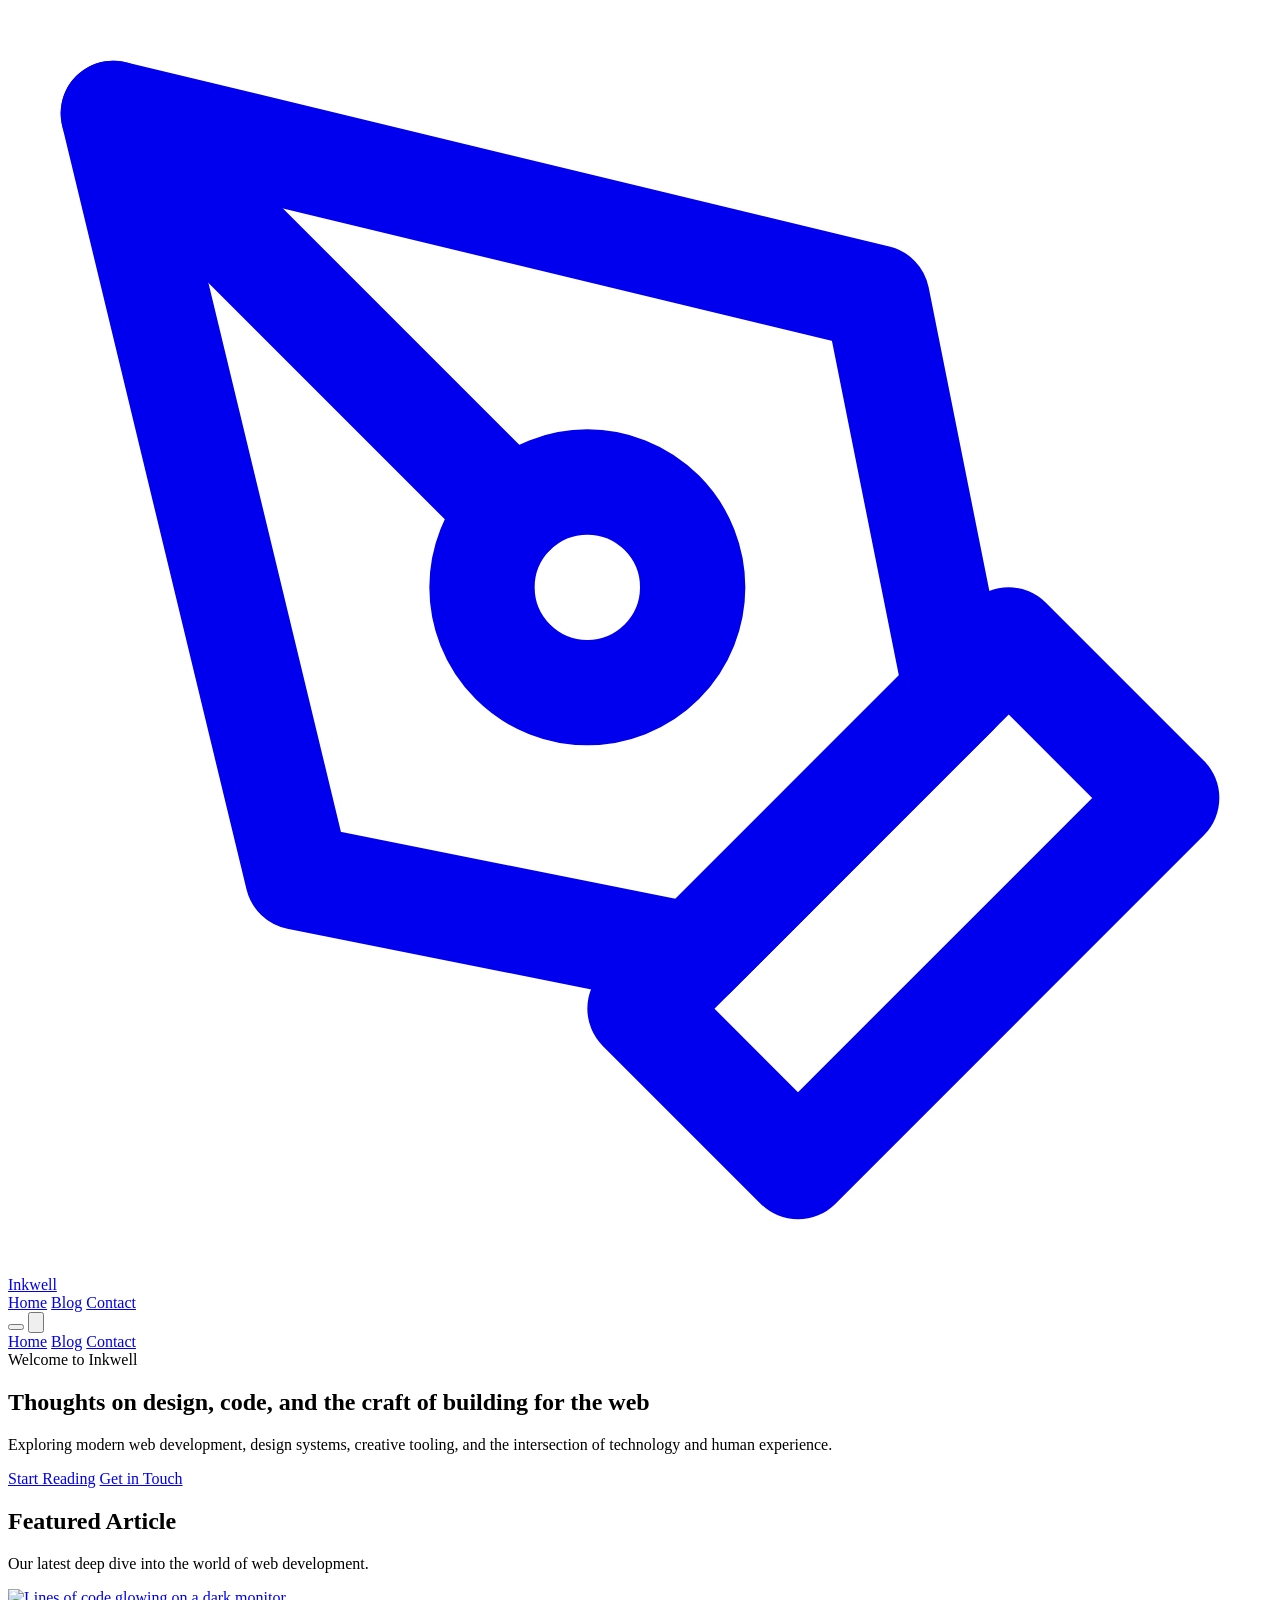
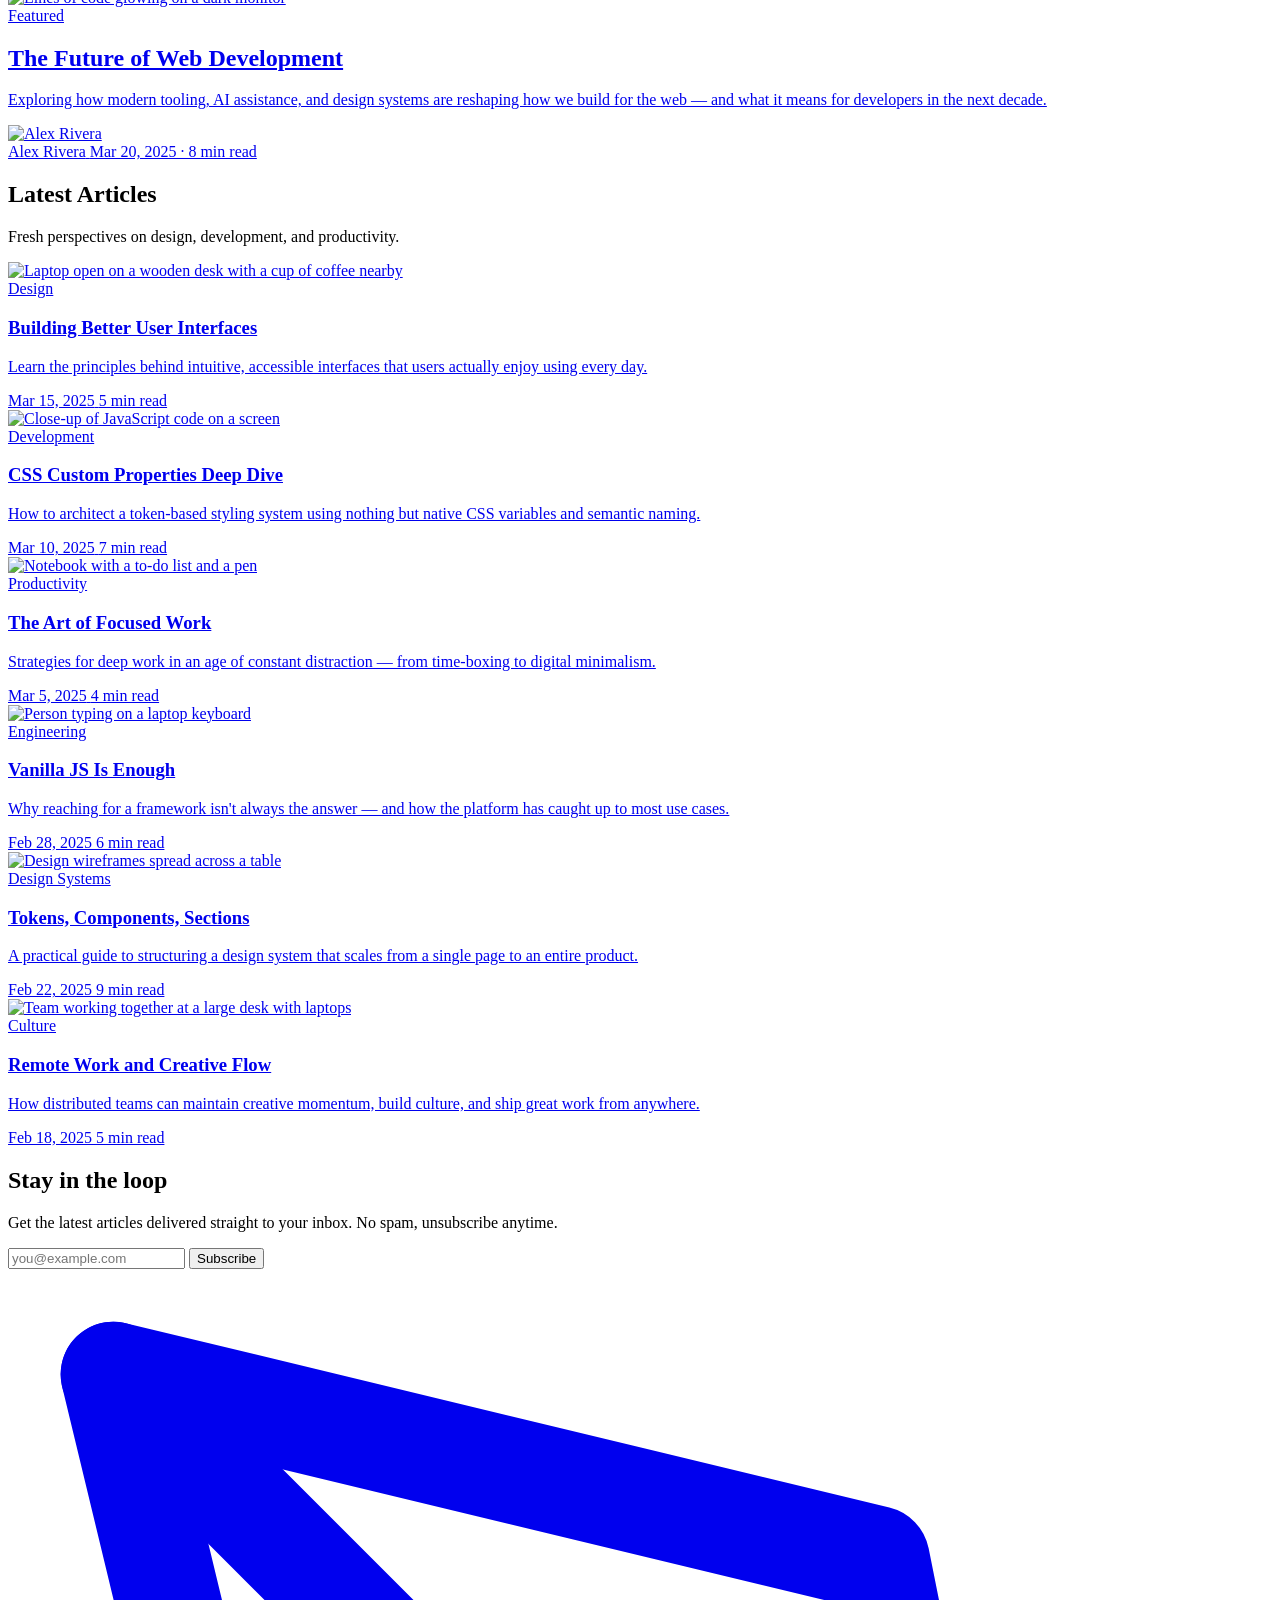
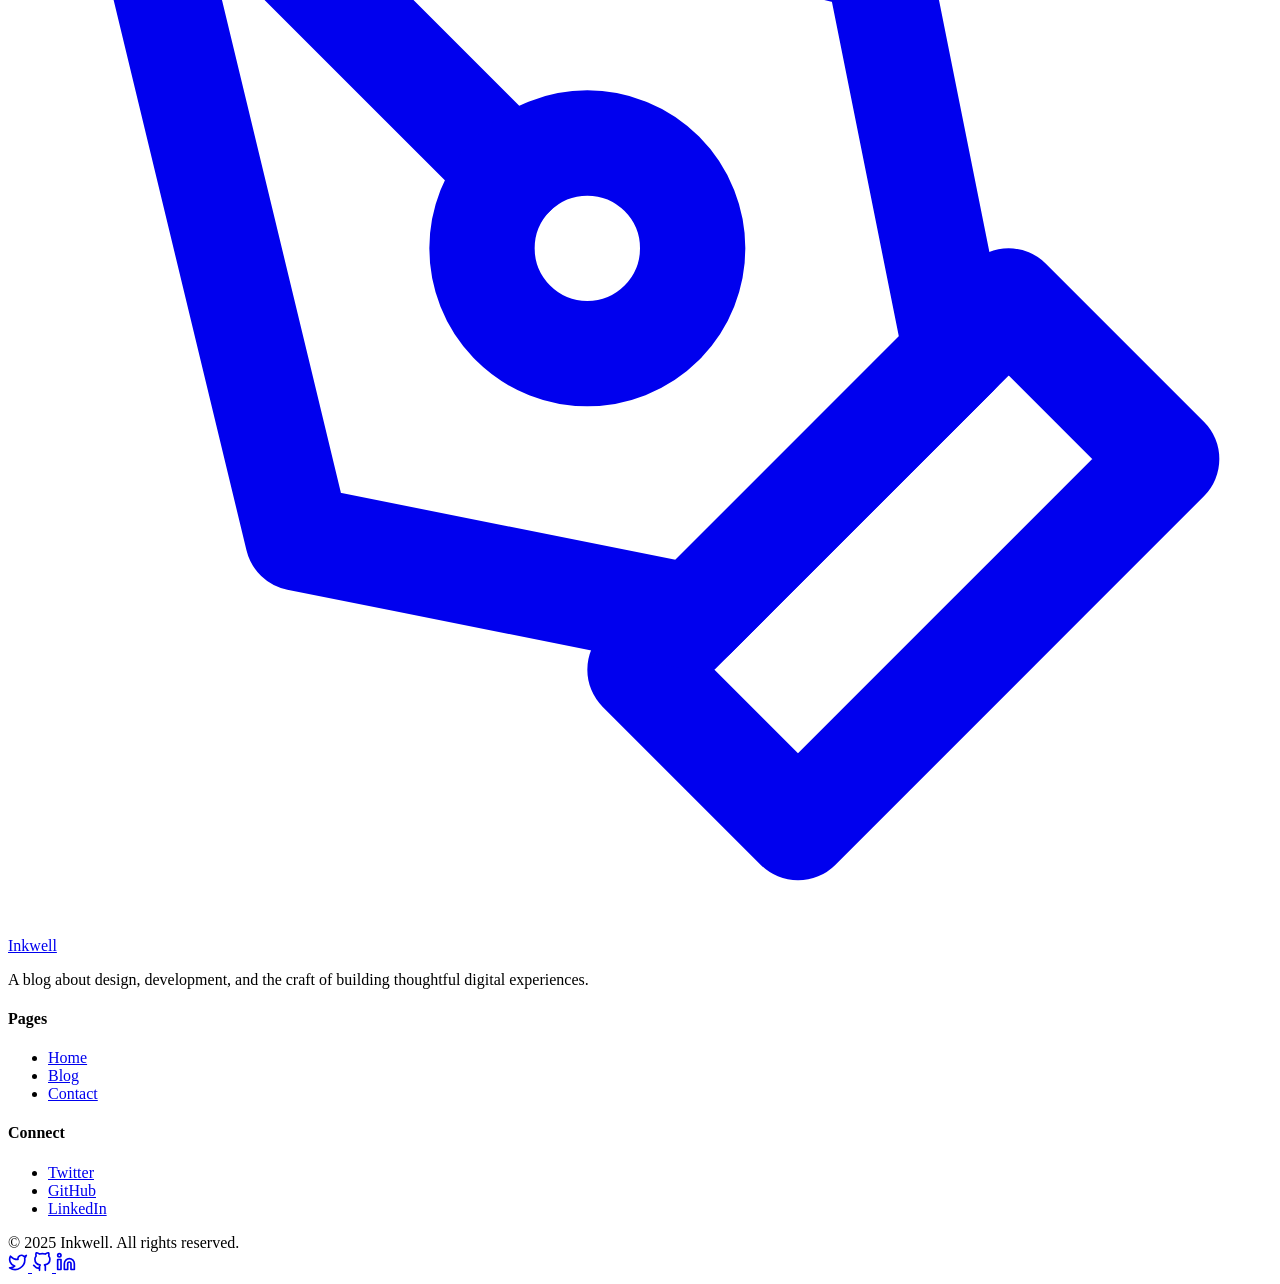
==== commit 3ff49be6: "Publish: prefix root-relative paths with /klar-site-8 for GitHub Pages" ====
--- a/index.html
+++ b/index.html
@@ -1,12 +1,10 @@
-<!DOCTYPE html>
-<html lang="en">
-<head>
+<!DOCTYPE html><html lang="en"><head>
   <meta charset="UTF-8">
   <meta name="viewport" content="width=device-width, initial-scale=1.0">
   <title>Inkwell — Thoughts on Design, Code &amp; Craft</title>
   <meta name="description" content="A modern blog exploring web development, design systems, creative tooling, and the intersection of technology and human experience.">
   <meta name="theme-color" content="#4f46e5">
-  <link rel="stylesheet" href="/style.css">
+  <link rel="stylesheet" href="/klar-site-8/style.css">
 </head>
 <body>
 
@@ -16,7 +14,7 @@
   <header class="site-header">
     <div class="container">
       <a href="index.html" class="brand">
-        <svg class="brand-icon" viewBox="0 0 24 24" fill="none" stroke="currentColor" stroke-width="2" stroke-linecap="round" stroke-linejoin="round" aria-hidden="true"><path d="M12 19l7-7 3 3-7 7-3-3z"/><path d="M18 13l-1.5-7.5L2 2l3.5 14.5L13 18l5-5z"/><path d="M2 2l7.586 7.586"/><circle cx="11" cy="11" r="2"/></svg>
+        <svg class="brand-icon" viewBox="0 0 24 24" fill="none" stroke="currentColor" stroke-width="2" stroke-linecap="round" stroke-linejoin="round" aria-hidden="true"><path d="M12 19l7-7 3 3-7 7-3-3z"></path><path d="M18 13l-1.5-7.5L2 2l3.5 14.5L13 18l5-5z"></path><path d="M2 2l7.586 7.586"></path><circle cx="11" cy="11" r="2"></circle></svg>
         Inkwell
       </a>
       <nav class="nav" aria-label="Main navigation">
@@ -26,11 +24,11 @@
       </nav>
       <div class="header-actions">
         <button class="theme-toggle" aria-label="Toggle theme" type="button">
-          <svg class="sun-icon" viewBox="0 0 24 24" fill="none" stroke="currentColor" stroke-width="2" stroke-linecap="round" stroke-linejoin="round"><circle cx="12" cy="12" r="5"/><line x1="12" y1="1" x2="12" y2="3"/><line x1="12" y1="21" x2="12" y2="23"/><line x1="4.22" y1="4.22" x2="5.64" y2="5.64"/><line x1="18.36" y1="18.36" x2="19.78" y2="19.78"/><line x1="1" y1="12" x2="3" y2="12"/><line x1="21" y1="12" x2="23" y2="12"/><line x1="4.22" y1="19.78" x2="5.64" y2="18.36"/><line x1="18.36" y1="5.64" x2="19.78" y2="4.22"/></svg>
-          <svg class="moon-icon" viewBox="0 0 24 24" fill="none" stroke="currentColor" stroke-width="2" stroke-linecap="round" stroke-linejoin="round" style="display:none"><path d="M21 12.79A9 9 0 1 1 11.21 3 7 7 0 0 0 21 12.79z"/></svg>
+          <svg class="sun-icon" viewBox="0 0 24 24" fill="none" stroke="currentColor" stroke-width="2" stroke-linecap="round" stroke-linejoin="round"><circle cx="12" cy="12" r="5"></circle><line x1="12" y1="1" x2="12" y2="3"></line><line x1="12" y1="21" x2="12" y2="23"></line><line x1="4.22" y1="4.22" x2="5.64" y2="5.64"></line><line x1="18.36" y1="18.36" x2="19.78" y2="19.78"></line><line x1="1" y1="12" x2="3" y2="12"></line><line x1="21" y1="12" x2="23" y2="12"></line><line x1="4.22" y1="19.78" x2="5.64" y2="18.36"></line><line x1="18.36" y1="5.64" x2="19.78" y2="4.22"></line></svg>
+          <svg class="moon-icon" viewBox="0 0 24 24" fill="none" stroke="currentColor" stroke-width="2" stroke-linecap="round" stroke-linejoin="round" style="display:none"><path d="M21 12.79A9 9 0 1 1 11.21 3 7 7 0 0 0 21 12.79z"></path></svg>
         </button>
         <button class="mobile-menu-toggle" aria-label="Open menu" aria-expanded="false" type="button">
-          <svg viewBox="0 0 24 24" fill="none" stroke="currentColor" stroke-width="2" stroke-linecap="round" stroke-linejoin="round"><line x1="3" y1="12" x2="21" y2="12"/><line x1="3" y1="6" x2="21" y2="6"/><line x1="3" y1="18" x2="21" y2="18"/></svg>
+          <svg viewBox="0 0 24 24" fill="none" stroke="currentColor" stroke-width="2" stroke-linecap="round" stroke-linejoin="round"><line x1="3" y1="12" x2="21" y2="12"></line><line x1="3" y1="6" x2="21" y2="6"></line><line x1="3" y1="18" x2="21" y2="18"></line></svg>
         </button>
       </div>
     </div>
@@ -71,13 +69,13 @@
           <p class="section-header__description">Our latest deep dive into the world of web development.</p>
         </div>
         <a href="post.html" class="featured-card">
-          <img class="featured-card__image" src="https://images.unsplash.com/photo-1488590528505-98d2b5aba04b?w=800&h=500&fit=crop" alt="Lines of code glowing on a dark monitor" loading="lazy">
+          <img class="featured-card__image" src="https://images.unsplash.com/photo-1488590528505-98d2b5aba04b?w=800&amp;h=500&amp;fit=crop" alt="Lines of code glowing on a dark monitor" loading="lazy">
           <div class="featured-card__content">
             <span class="badge badge-primary">Featured</span>
             <h2 class="featured-card__title">The Future of Web Development</h2>
             <p class="featured-card__excerpt">Exploring how modern tooling, AI assistance, and design systems are reshaping how we build for the web — and what it means for developers in the next decade.</p>
             <div class="author-block">
-              <img src="https://images.unsplash.com/photo-1472099645785-5658abf4ff4e?w=80&h=80&fit=crop&crop=face" alt="Alex Rivera" class="avatar avatar-sm" loading="lazy">
+              <img src="https://images.unsplash.com/photo-1472099645785-5658abf4ff4e?w=80&amp;h=80&amp;fit=crop&amp;crop=face" alt="Alex Rivera" class="avatar avatar-sm" loading="lazy">
               <div class="author-block__info">
                 <span class="author-block__name">Alex Rivera</span>
                 <span class="author-block__detail">Mar 20, 2025 · 8 min read</span>
@@ -100,7 +98,7 @@
         <div class="post-grid">
           <!-- Card 1 -->
           <a href="post.html" class="card card--link">
-            <img class="card__image" src="https://images.unsplash.com/photo-1499750310107-5fef28a66643?w=600&h=340&fit=crop" alt="Laptop open on a wooden desk with a cup of coffee nearby" loading="lazy">
+            <img class="card__image" src="https://images.unsplash.com/photo-1499750310107-5fef28a66643?w=600&amp;h=340&amp;fit=crop" alt="Laptop open on a wooden desk with a cup of coffee nearby" loading="lazy">
             <div class="card__body">
               <div class="mb-2"><span class="badge badge-primary">Design</span></div>
               <h3 class="card__title">Building Better User Interfaces</h3>
@@ -114,7 +112,7 @@
 
           <!-- Card 2 -->
           <a href="post.html" class="card card--link">
-            <img class="card__image" src="https://images.unsplash.com/photo-1555066931-4365d14bab8c?w=600&h=340&fit=crop" alt="Close-up of JavaScript code on a screen" loading="lazy">
+            <img class="card__image" src="https://images.unsplash.com/photo-1555066931-4365d14bab8c?w=600&amp;h=340&amp;fit=crop" alt="Close-up of JavaScript code on a screen" loading="lazy">
             <div class="card__body">
               <div class="mb-2"><span class="badge badge-secondary">Development</span></div>
               <h3 class="card__title">CSS Custom Properties Deep Dive</h3>
@@ -128,7 +126,7 @@
 
           <!-- Card 3 -->
           <a href="post.html" class="card card--link">
-            <img class="card__image" src="https://images.unsplash.com/photo-1484480974693-6ca0a78fb36b?w=600&h=340&fit=crop" alt="Notebook with a to-do list and a pen" loading="lazy">
+            <img class="card__image" src="https://images.unsplash.com/photo-1484480974693-6ca0a78fb36b?w=600&amp;h=340&amp;fit=crop" alt="Notebook with a to-do list and a pen" loading="lazy">
             <div class="card__body">
               <div class="mb-2"><span class="badge badge-outline">Productivity</span></div>
               <h3 class="card__title">The Art of Focused Work</h3>
@@ -142,7 +140,7 @@
 
           <!-- Card 4 -->
           <a href="post.html" class="card card--link">
-            <img class="card__image" src="https://images.unsplash.com/photo-1517694712202-14dd9538aa97?w=600&h=340&fit=crop" alt="Person typing on a laptop keyboard" loading="lazy">
+            <img class="card__image" src="https://images.unsplash.com/photo-1517694712202-14dd9538aa97?w=600&amp;h=340&amp;fit=crop" alt="Person typing on a laptop keyboard" loading="lazy">
             <div class="card__body">
               <div class="mb-2"><span class="badge badge-primary">Engineering</span></div>
               <h3 class="card__title">Vanilla JS Is Enough</h3>
@@ -156,7 +154,7 @@
 
           <!-- Card 5 -->
           <a href="post.html" class="card card--link">
-            <img class="card__image" src="https://images.unsplash.com/photo-1507238691740-187a5b1d37b8?w=600&h=340&fit=crop" alt="Design wireframes spread across a table" loading="lazy">
+            <img class="card__image" src="https://images.unsplash.com/photo-1507238691740-187a5b1d37b8?w=600&amp;h=340&amp;fit=crop" alt="Design wireframes spread across a table" loading="lazy">
             <div class="card__body">
               <div class="mb-2"><span class="badge badge-secondary">Design Systems</span></div>
               <h3 class="card__title">Tokens, Components, Sections</h3>
@@ -170,7 +168,7 @@
 
           <!-- Card 6 -->
           <a href="post.html" class="card card--link">
-            <img class="card__image" src="https://images.unsplash.com/photo-1519389950473-47ba0277781c?w=600&h=340&fit=crop" alt="Team working together at a large desk with laptops" loading="lazy">
+            <img class="card__image" src="https://images.unsplash.com/photo-1519389950473-47ba0277781c?w=600&amp;h=340&amp;fit=crop" alt="Team working together at a large desk with laptops" loading="lazy">
             <div class="card__body">
               <div class="mb-2"><span class="badge badge-outline">Culture</span></div>
               <h3 class="card__title">Remote Work and Creative Flow</h3>
@@ -194,7 +192,7 @@
           <h2 class="cta-block__title">Stay in the loop</h2>
           <p class="cta-block__description">Get the latest articles delivered straight to your inbox. No spam, unsubscribe anytime.</p>
           <form class="cta-block__form" id="newsletter-form" action="#newsletter" method="post">
-            <input type="email" class="input" placeholder="you@example.com" aria-label="Email address" required>
+            <input type="email" class="input" placeholder="you@example.com" aria-label="Email address" required="">
             <button type="submit" class="btn btn-primary">Subscribe</button>
           </form>
         </div>
@@ -210,7 +208,7 @@
       <div class="footer-top">
         <div class="footer-brand">
           <a href="index.html" class="brand">
-            <svg class="brand-icon" viewBox="0 0 24 24" fill="none" stroke="currentColor" stroke-width="2" stroke-linecap="round" stroke-linejoin="round" aria-hidden="true"><path d="M12 19l7-7 3 3-7 7-3-3z"/><path d="M18 13l-1.5-7.5L2 2l3.5 14.5L13 18l5-5z"/><path d="M2 2l7.586 7.586"/><circle cx="11" cy="11" r="2"/></svg>
+            <svg class="brand-icon" viewBox="0 0 24 24" fill="none" stroke="currentColor" stroke-width="2" stroke-linecap="round" stroke-linejoin="round" aria-hidden="true"><path d="M12 19l7-7 3 3-7 7-3-3z"></path><path d="M18 13l-1.5-7.5L2 2l3.5 14.5L13 18l5-5z"></path><path d="M2 2l7.586 7.586"></path><circle cx="11" cy="11" r="2"></circle></svg>
             Inkwell
           </a>
           <p class="footer-brand__description">A blog about design, development, and the craft of building thoughtful digital experiences.</p>
@@ -233,16 +231,16 @@
         </div>
       </div>
       <div class="footer-bottom">
-        <span>&copy; 2025 Inkwell. All rights reserved.</span>
+        <span>© 2025 Inkwell. All rights reserved.</span>
         <div class="footer-socials">
           <a href="#" class="footer-social-link" aria-label="Twitter">
-            <svg viewBox="0 0 24 24" fill="none" stroke="currentColor" stroke-width="2" stroke-linecap="round" stroke-linejoin="round" width="20" height="20"><path d="M22 4s-.7 2.1-2 3.4c1.6 10-9.4 17.3-18 11.6 2.2.1 4.4-.6 6-2C3 15.5.5 9.6 3 5c2.2 2.6 5.6 4.1 9 4-.9-4.2 4-6.6 7-3.8 1.1 0 3-1.2 3-1.2z"/></svg>
+            <svg viewBox="0 0 24 24" fill="none" stroke="currentColor" stroke-width="2" stroke-linecap="round" stroke-linejoin="round" width="20" height="20"><path d="M22 4s-.7 2.1-2 3.4c1.6 10-9.4 17.3-18 11.6 2.2.1 4.4-.6 6-2C3 15.5.5 9.6 3 5c2.2 2.6 5.6 4.1 9 4-.9-4.2 4-6.6 7-3.8 1.1 0 3-1.2 3-1.2z"></path></svg>
           </a>
           <a href="#" class="footer-social-link" aria-label="GitHub">
-            <svg viewBox="0 0 24 24" fill="none" stroke="currentColor" stroke-width="2" stroke-linecap="round" stroke-linejoin="round" width="20" height="20"><path d="M9 19c-5 1.5-5-2.5-7-3m14 6v-3.87a3.37 3.37 0 0 0-.94-2.61c3.14-.35 6.44-1.54 6.44-7A5.44 5.44 0 0 0 20 4.77 5.07 5.07 0 0 0 19.91 1S18.73.65 16 2.48a13.38 13.38 0 0 0-7 0C6.27.65 5.09 1 5.09 1A5.07 5.07 0 0 0 5 4.77a5.44 5.44 0 0 0-1.5 3.78c0 5.42 3.3 6.61 6.44 7A3.37 3.37 0 0 0 9 18.13V22"/></svg>
+            <svg viewBox="0 0 24 24" fill="none" stroke="currentColor" stroke-width="2" stroke-linecap="round" stroke-linejoin="round" width="20" height="20"><path d="M9 19c-5 1.5-5-2.5-7-3m14 6v-3.87a3.37 3.37 0 0 0-.94-2.61c3.14-.35 6.44-1.54 6.44-7A5.44 5.44 0 0 0 20 4.77 5.07 5.07 0 0 0 19.91 1S18.73.65 16 2.48a13.38 13.38 0 0 0-7 0C6.27.65 5.09 1 5.09 1A5.07 5.07 0 0 0 5 4.77a5.44 5.44 0 0 0-1.5 3.78c0 5.42 3.3 6.61 6.44 7A3.37 3.37 0 0 0 9 18.13V22"></path></svg>
           </a>
           <a href="#" class="footer-social-link" aria-label="LinkedIn">
-            <svg viewBox="0 0 24 24" fill="none" stroke="currentColor" stroke-width="2" stroke-linecap="round" stroke-linejoin="round" width="20" height="20"><path d="M16 8a6 6 0 0 1 6 6v7h-4v-7a2 2 0 0 0-2-2 2 2 0 0 0-2 2v7h-4v-7a6 6 0 0 1 6-6z"/><rect x="2" y="9" width="4" height="12"/><circle cx="4" cy="4" r="2"/></svg>
+            <svg viewBox="0 0 24 24" fill="none" stroke="currentColor" stroke-width="2" stroke-linecap="round" stroke-linejoin="round" width="20" height="20"><path d="M16 8a6 6 0 0 1 6 6v7h-4v-7a2 2 0 0 0-2-2 2 2 0 0 0-2 2v7h-4v-7a6 6 0 0 1 6-6z"></path><rect x="2" y="9" width="4" height="12"></rect><circle cx="4" cy="4" r="2"></circle></svg>
           </a>
         </div>
       </div>
@@ -250,5 +248,6 @@
   </footer>
 
   <script src="script.js"></script>
-</body>
-</html>
+
+
+</body></html>
